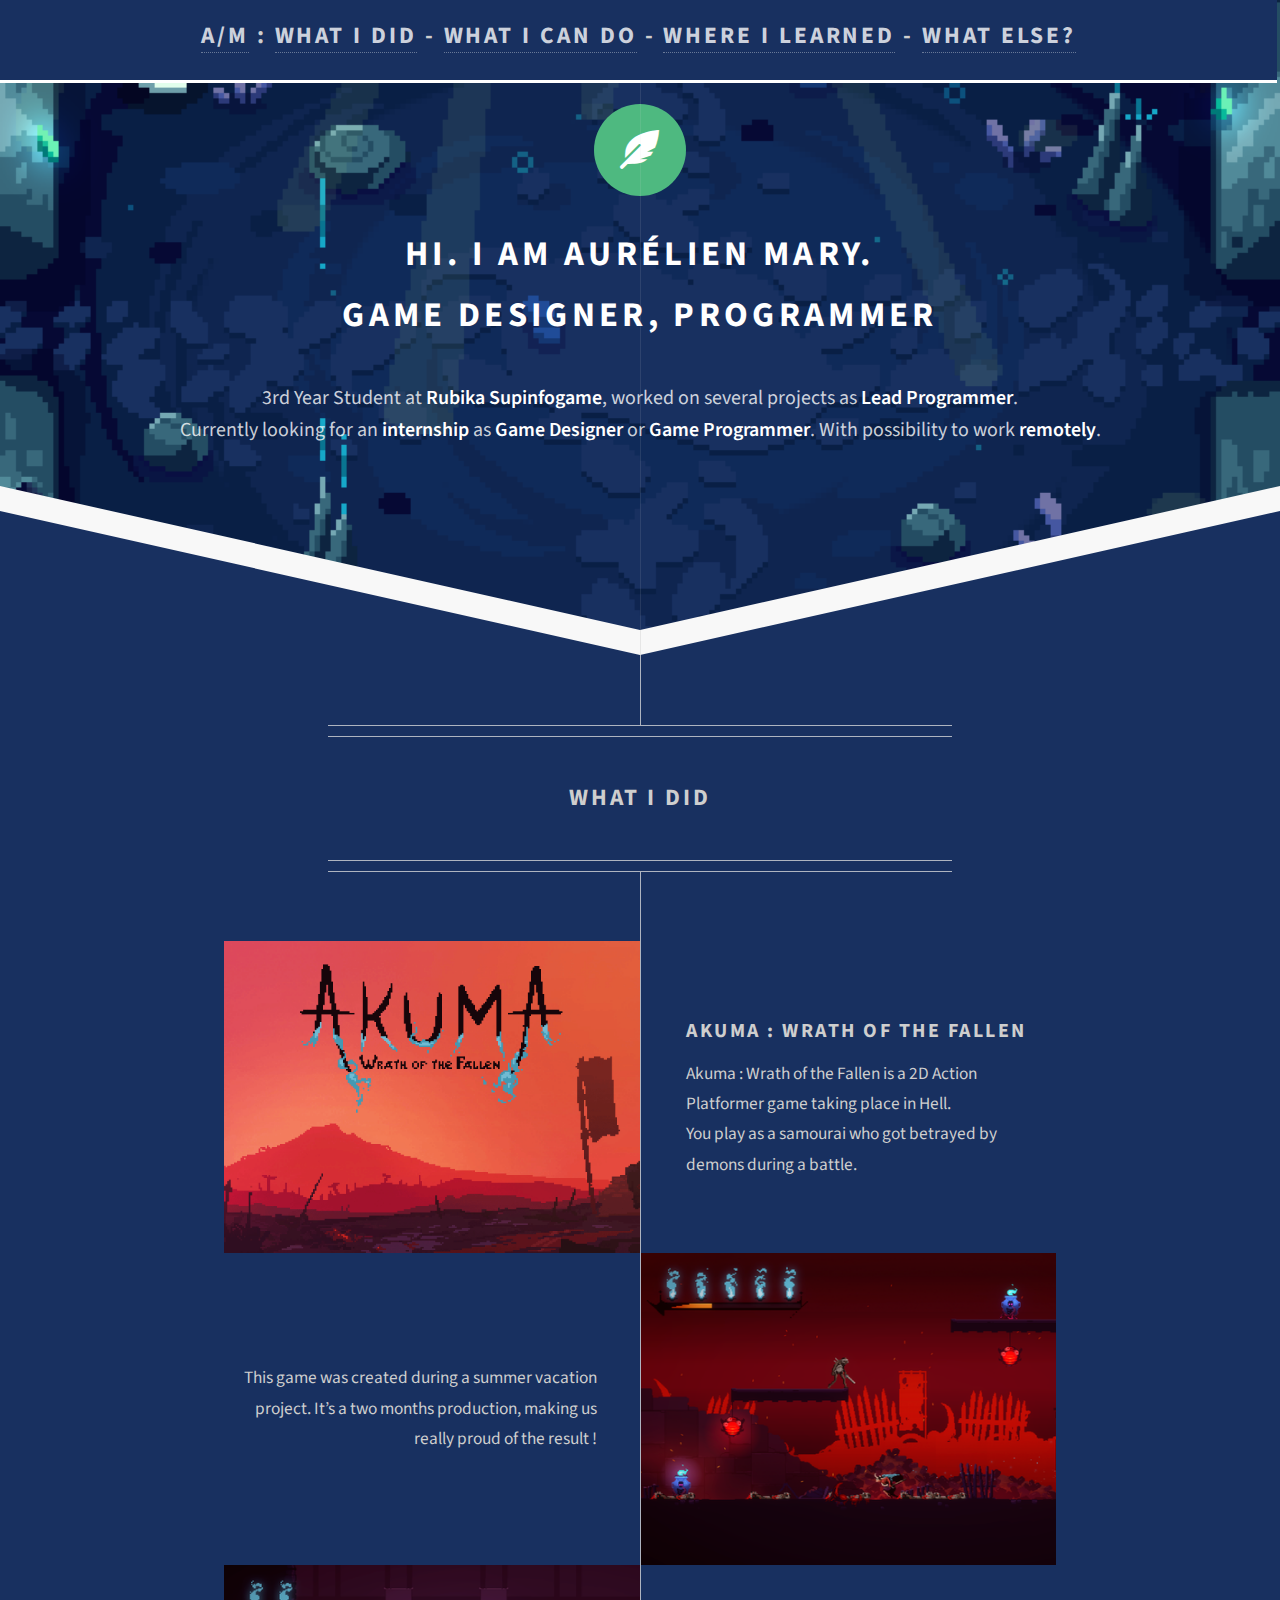
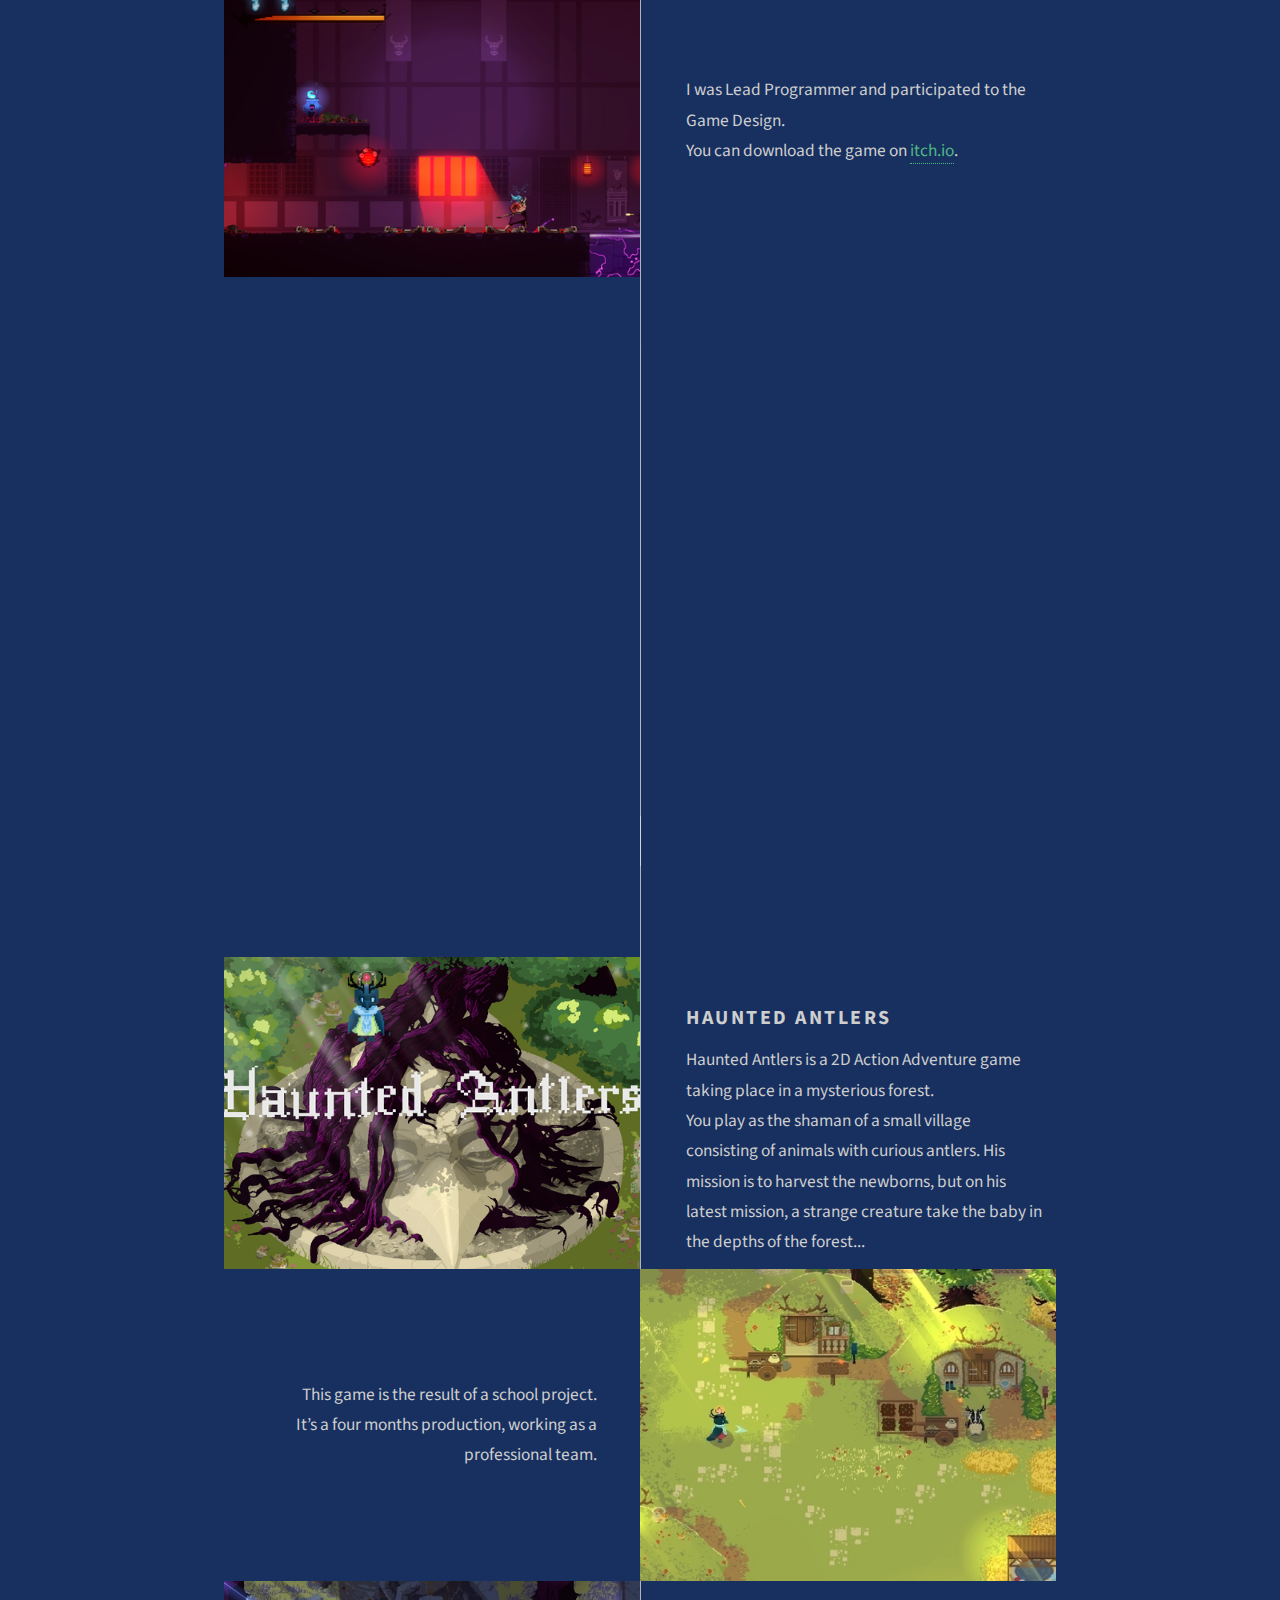
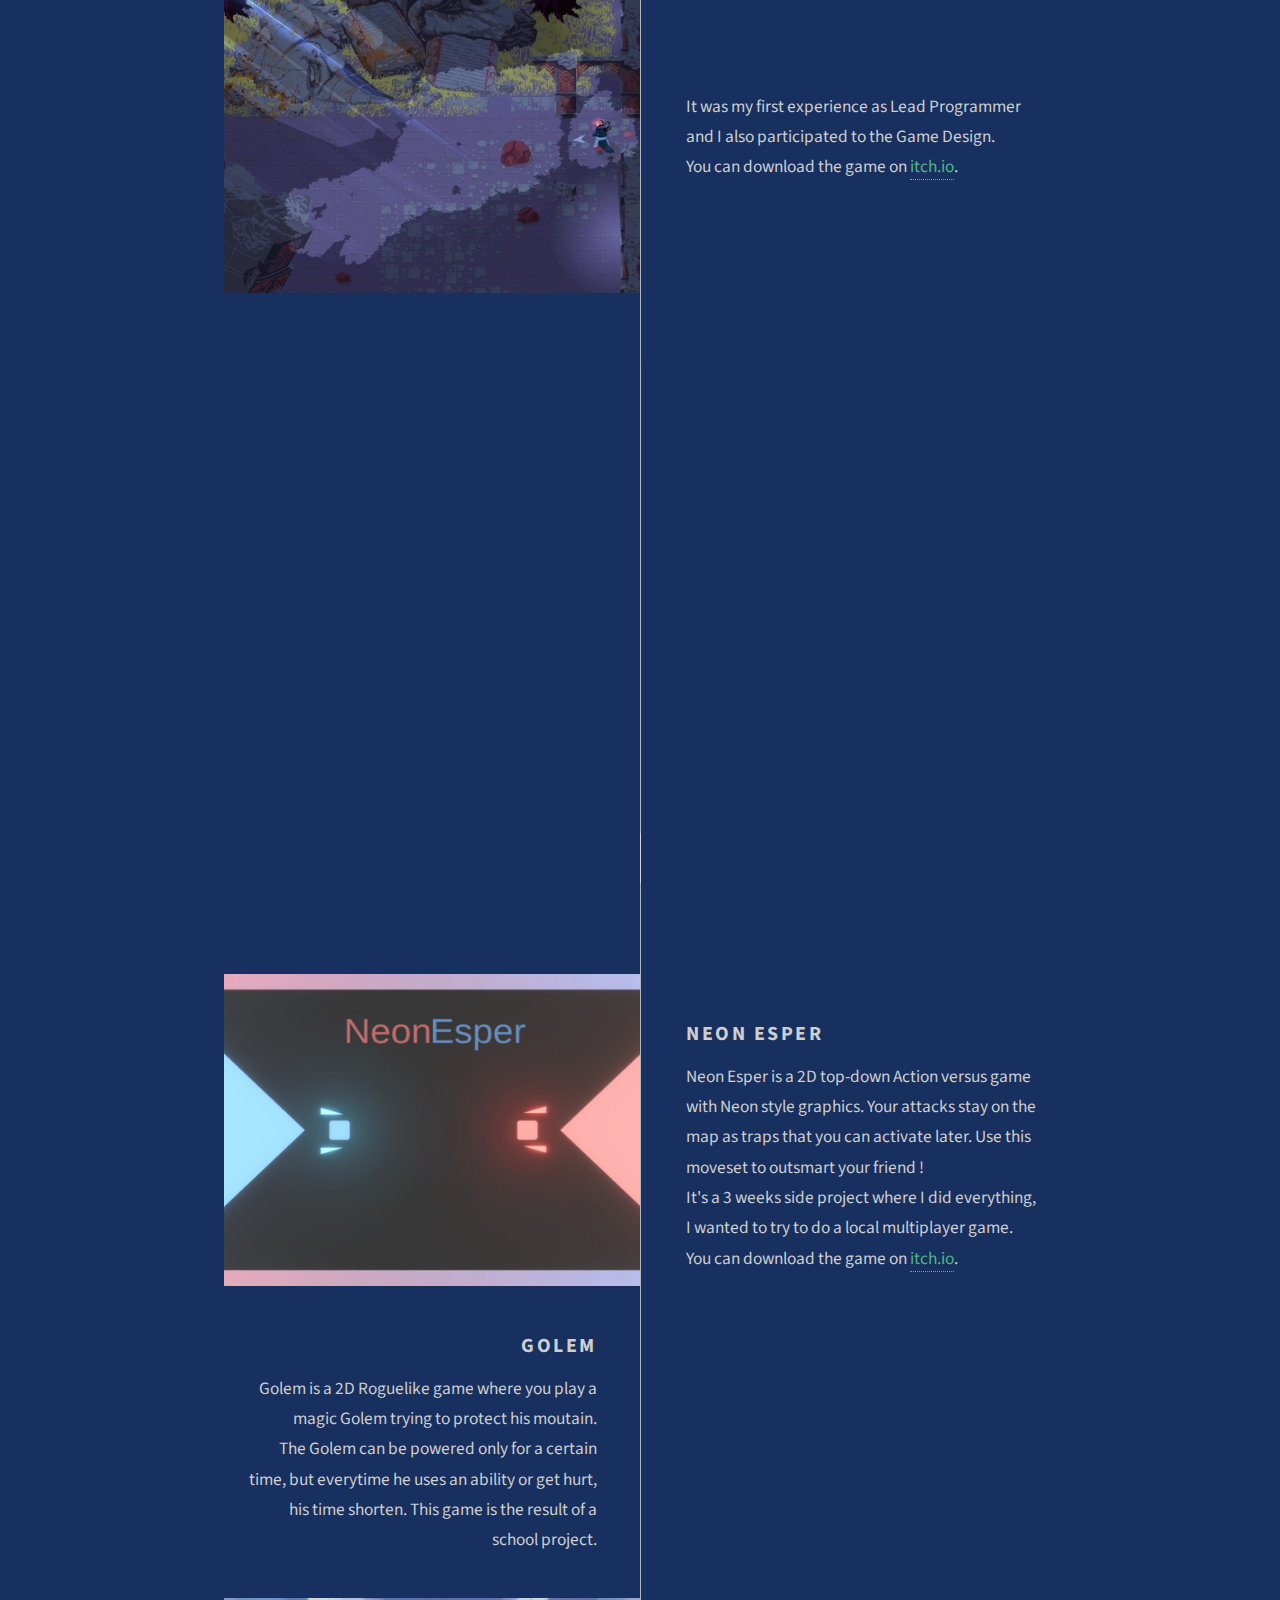
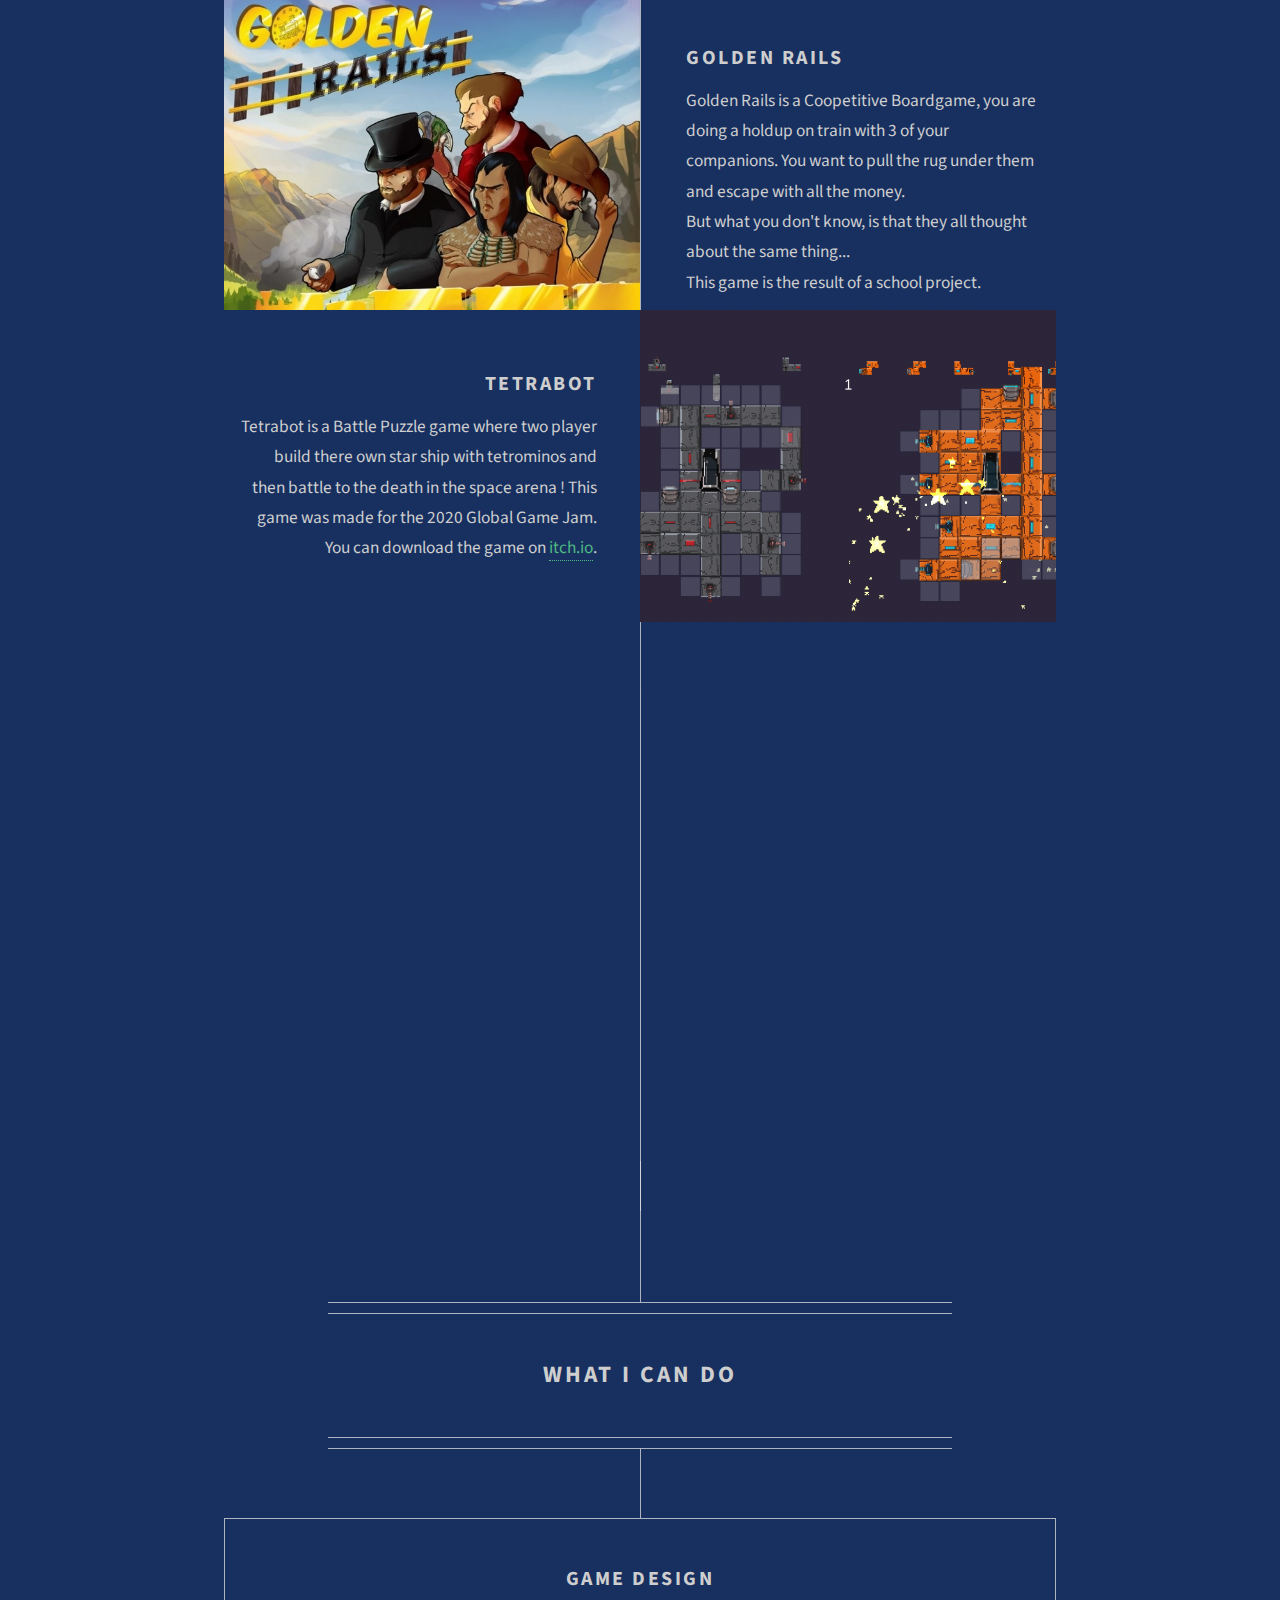
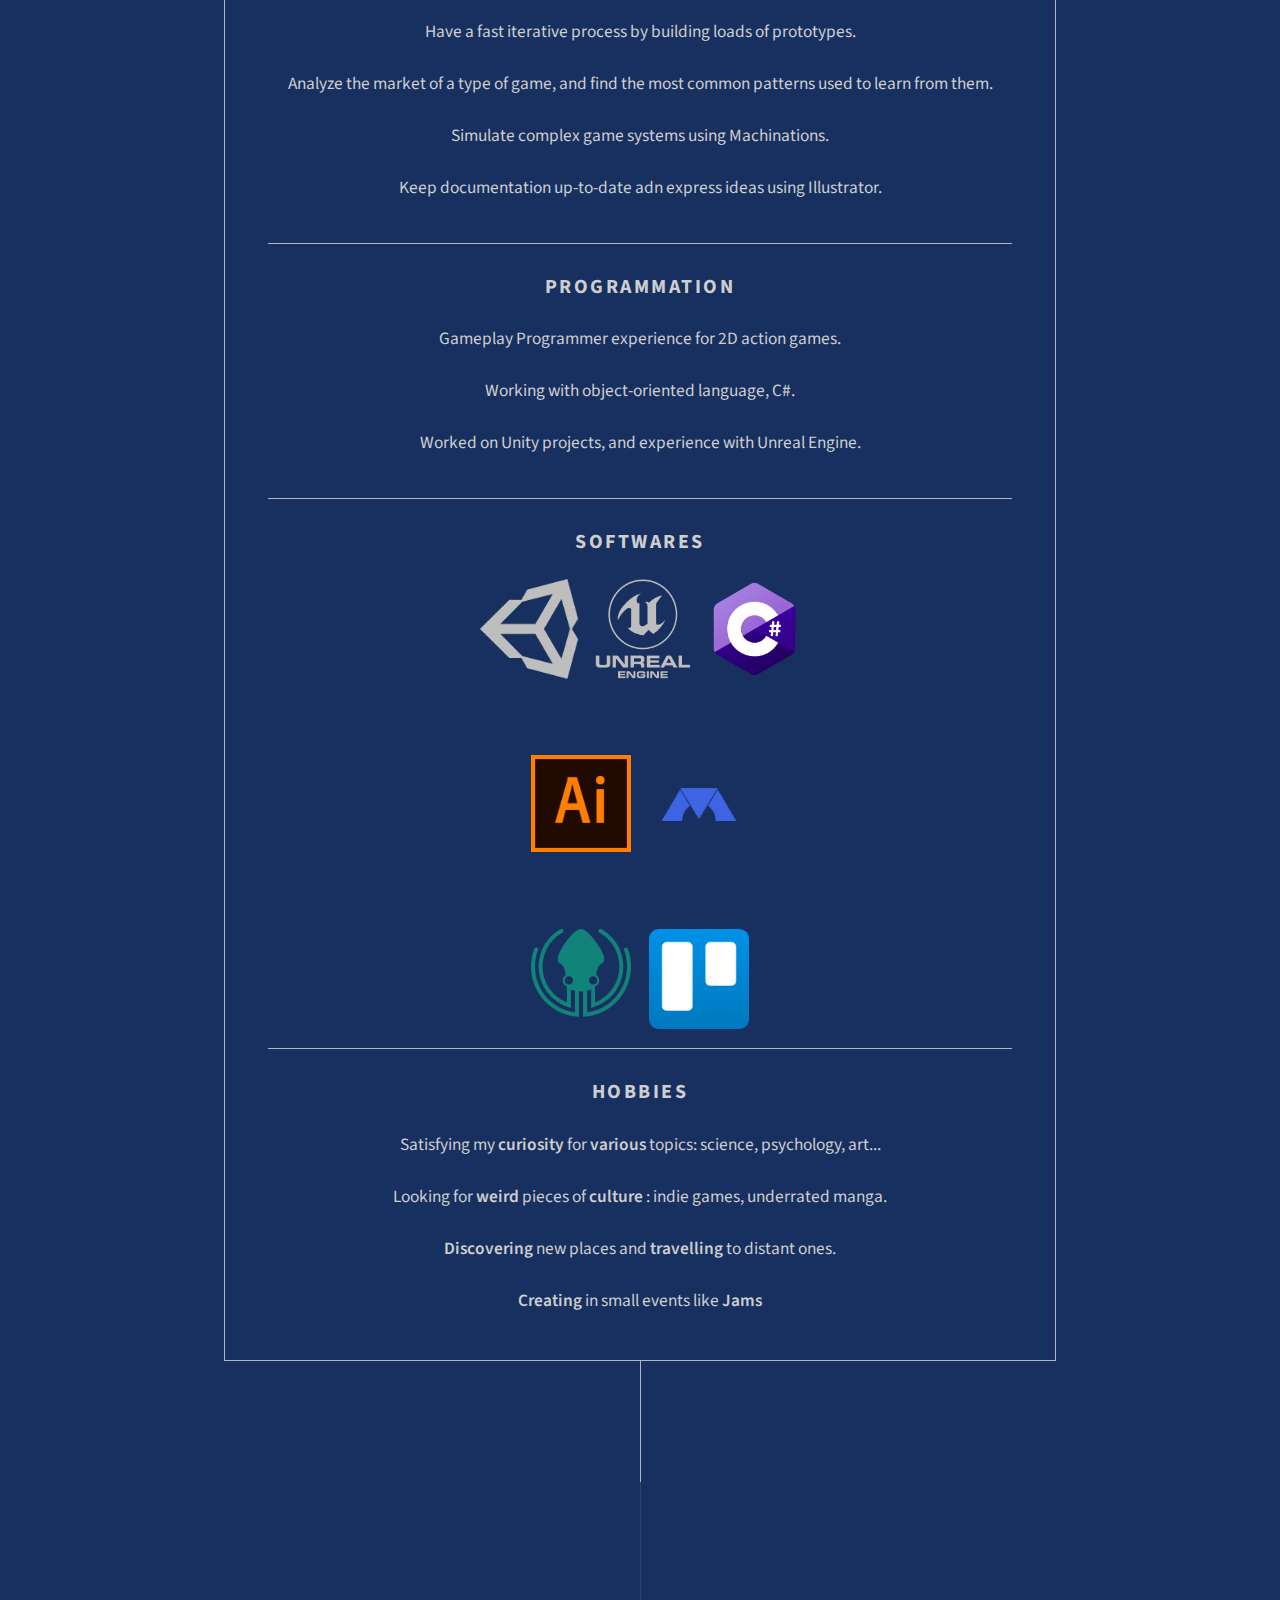
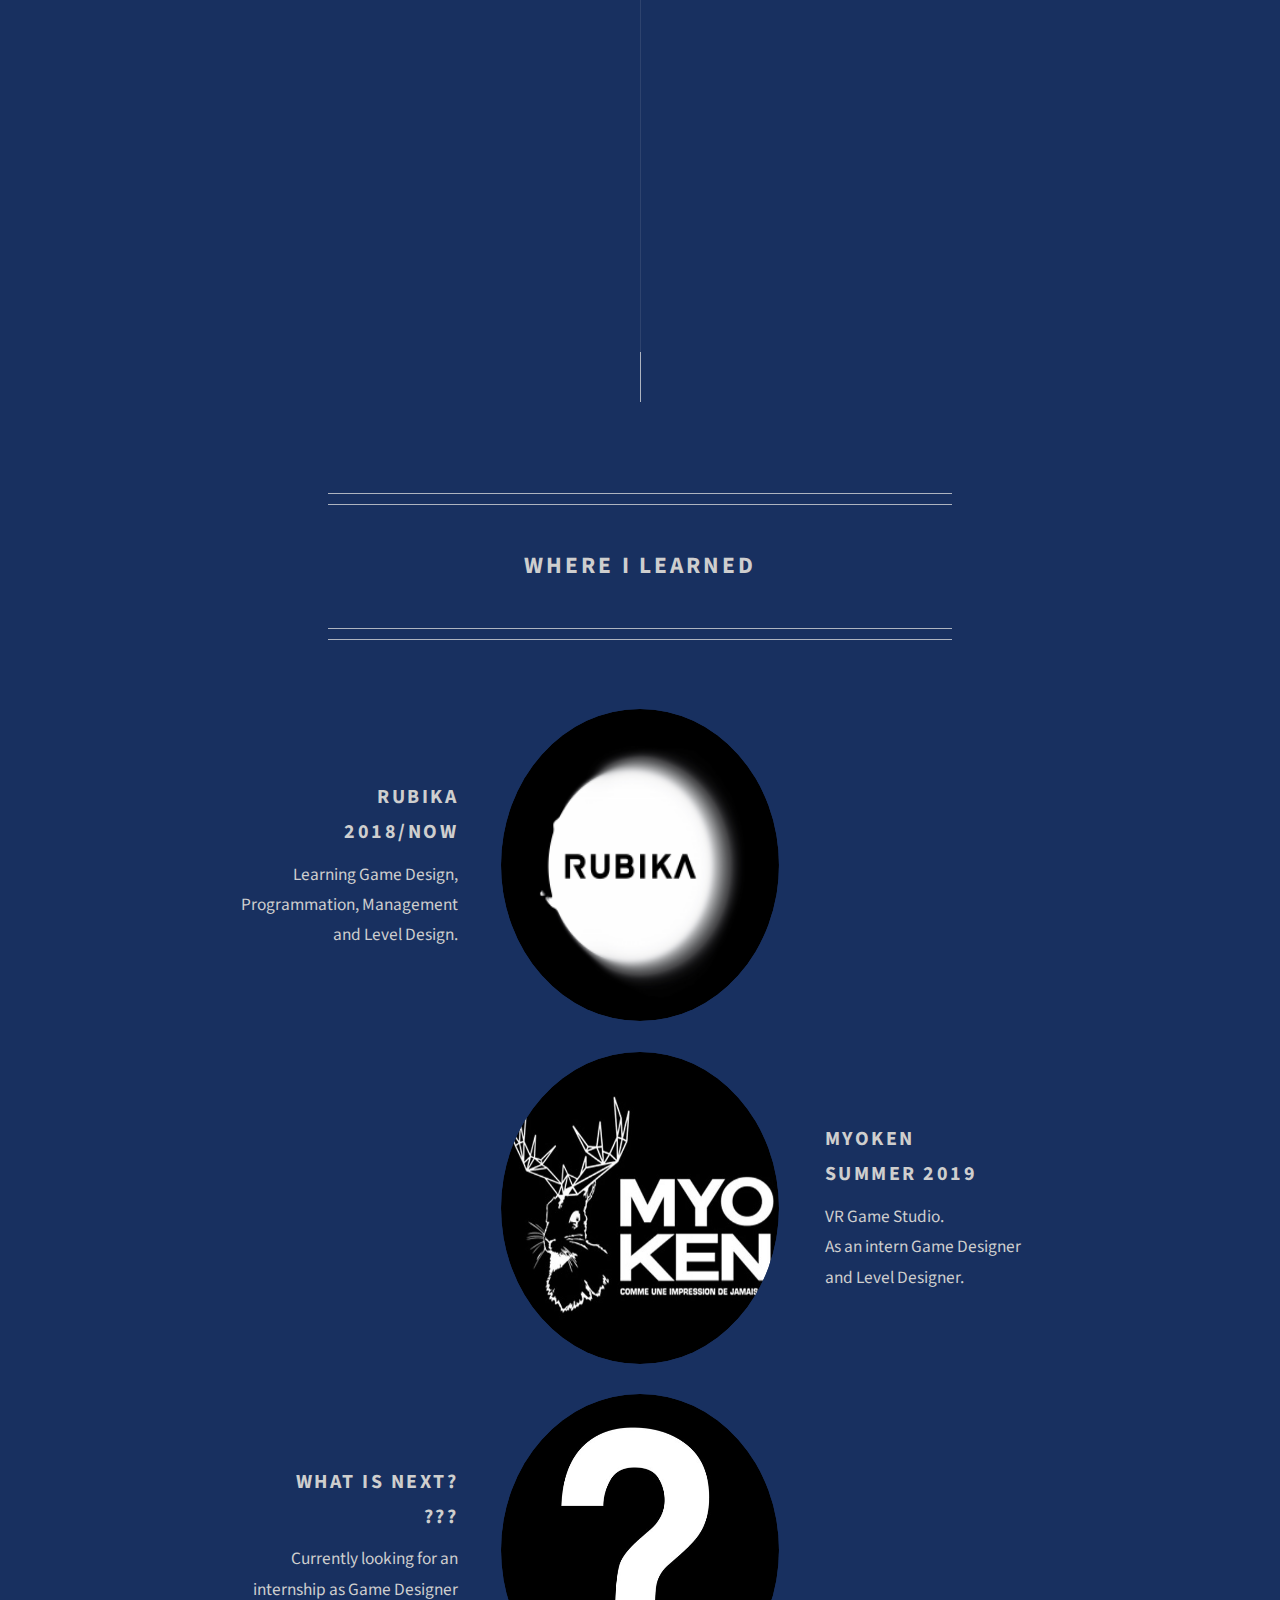
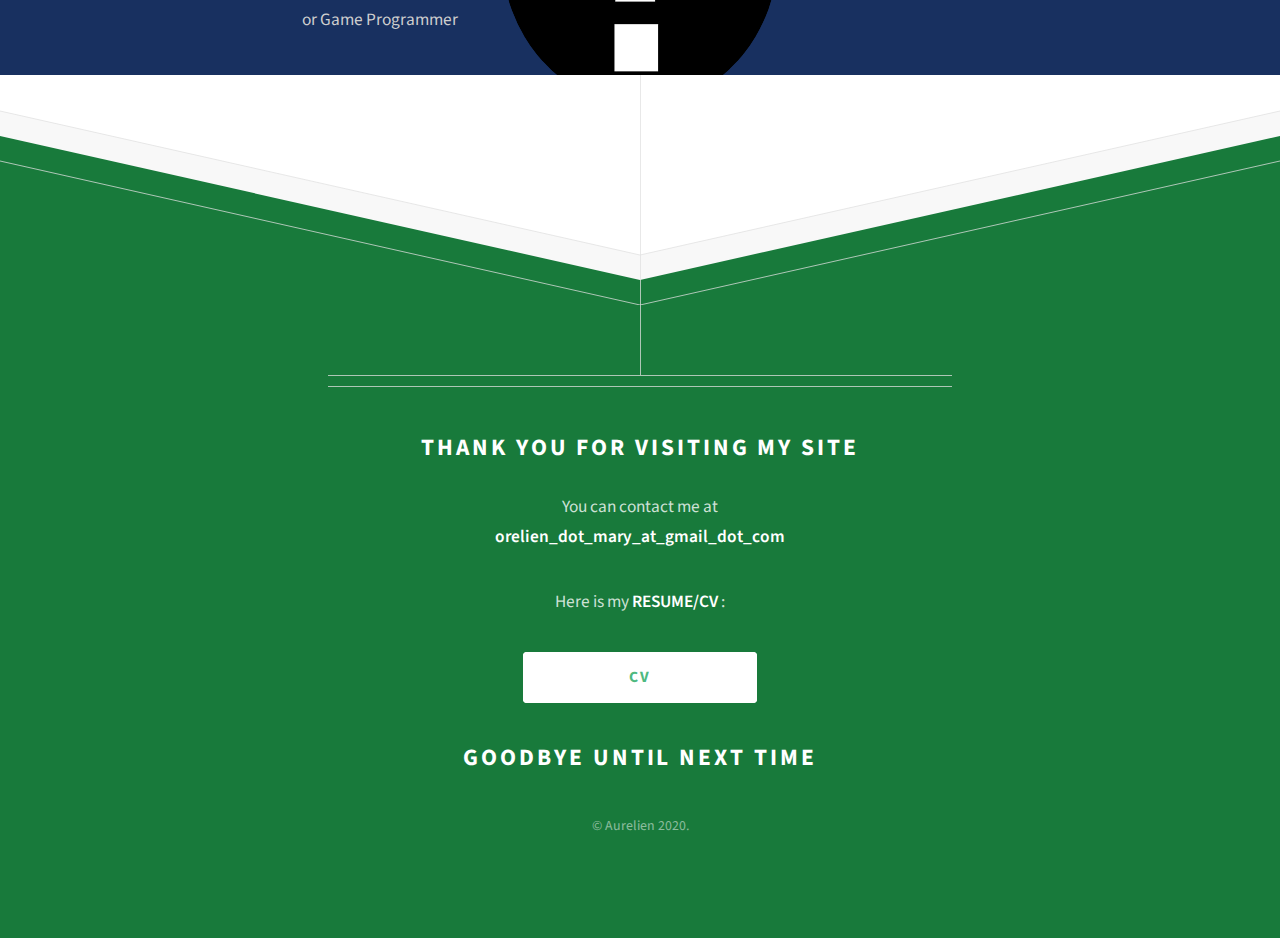
==== index.html @ f96b2f33 "Try to fix Image not showing" ====
<!DOCTYPE html>
<html>
<head>
	<title>AM - Game Designer</title>
	<meta charset="utf-8" />
	<script src="https://kit.fontawesome.com/a076d05399.js"></script>
	<script src="Package\assets\js\overlay.js"></script>
	<script src="https://code.jquery.com/jquery-2.2.4.min.js"></script>
	<meta name="viewport" content="width=device-width, initial-scale=1, user-scalable=no" />
  <link rel="stylesheet" href="Package/assets/css/main.css" />
</head>
	<body class="is-preload">

<section>

<!-- Start Overlay -->
    <div id="overlay">
<!-- Start Special Centered Box -->
        <div id="specialBox">
			<div id="inOverlay1" class="box container">
					<section>
						<header>
							<h3>Rubika SUPINFOGAME</h3>
							<p><a href="https://rubika-edu.com/formations/supinfogame/">Here is their site</a></p>
						</header>
						<p>
						Rubika is an incredible place to meet profesional of the industry, exchange and learn from them. I have been learning about the theory of Game Design, but we have also lots of opportunities to put it to practice, with short projects, intensive weeks or lasting several months.
						<br/>
						If i had to recall some of the lessons I learned during my time here:
						<ul class="default">
							<li>Don't be afraid to not use an idea for this game, it is not lost you can keep it in mind for another project.</li>
							<li>Communication is primordial as a Game Designer, and it is at least half of our work to communicate our ideas smoothly to the rest of the team.</li>
							<li>It is important to know about every components that are part of a video game, graphics, sound, programmation, writing, game mechanics, because they all can be used to create impactful experiences.</li>
						</ul>
						</p>
					</section>
			</div>
			<div class="closebtn">
                <a href="javascript:void(0)" onclick="toggleOverlay('inOverlay1');">&times;</a>
            </div>
        </div>
<!-- End Special Centered Box -->
    </div>
<!-- End Overlay -->

<!-- Start Overlay -->
    <div id="overlay2">
<!-- Start Special Centered Box -->
        <div id="specialBox">
			<div id="inOverlay2" class="box container">
					<section>
						<header>
							<h3>Myoken</h3>
							<p><a href="http://myoken.fr/fr_fr/">Here is their site</a></p>
						</header>
						
						
						<p>	My first internship! It was in a small company making VR experiences. It's a welcoming team of 7 people.
							<br/>
							I mainly worked on the pre-production of the next game they were going to produce, with the help of the manager. It's a racing party game, like Mario Kart, but in VR. 
							<br/>
							<br/>
							So my tasks were to:
						
						<ul class="default">
							<li>Conceptualize and formatize every aspects of the game.</li>
							<li>Create Level Designs that would serve for their first prototype.</li>
							<li>Presentate the concept and ideas to the rest of the team.</li>
						</ul>
						</p>
						<p>
							But most importantly I learned:							
						</p>
						<ul class="default">
							<li>To communicate more efficaciously.</li>
							<li>To work with a waterfall hierarchy.</li>
							<li>To create experiences with the limits of a platform like VR.</li>
						</ul>
					</section>
			</div>
			<div class="closebtn">
                <a href="javascript:void(0)" onclick="toggleOverlay('inOverlay2');">&times;</a>
            </div>
        </div>
<!-- End Special Centered Box -->
    </div>
<!-- End Overlay -->

<!-- Start Overlay -->
    <div id="overlay3">
<!-- Start Special Centered Box -->
        <div id="specialBox">
			<div id="inOverlay3" class="box container">
					<section>
						<header>
							<h3>Internship ???</h3>
						</header>
						
					</section>
			</div>
			<div class="closebtn">
                <a href="javascript:void(0)" onclick="toggleOverlay('inOverlay3');">&times;</a>
            </div>
        </div>
<!-- End Special Centered Box -->
    </div>
<!-- End Overlay -->

<!-- Start Overlay -->
    <div id="overlay4">
<!-- Start Special Centered Box -->
        <div id="specialBox">
			<div id="inOverlay4" class="box container">
					<section>
						<header>
							<h3>Golden Rails</h3>
							<p>Boardgame</p>
						</header>
						
						<p>	This is my first long-length project, we created the boardgame in 8 months. We were a team of 6 persons. 
						The production was different than with a video game. We were able to have a prototype very fast, and we could test mechanics quasi instantly.
						<br/>
						It was a very good experience to start testing Game Design ideas. 
						<br/>
						About the game itself, it's a goold-old western setting, you robber a train with the help of other criminals, but you all want more money than the others. It's a coopetition game where you help but also betray your friends.
							<br/>
							<br/>
							What I did on the project:
						
						<ul class="default">
							<li>Working on the concept with a bottom-up method, coming from the mechanics, to the universe.</li>
							<li>Keep the documentation up-to-date with clear documents.</li>
							<li>Create prototypes, playtest again and again, and balancing a lot.</li>
						</ul>
						</p>
						<p>
							But most importantly I learned:							
						</p>
						<ul class="default">
							<li>To work with a team and overcome discord with calm and logic, to take a decision.</li>
							<li>That you can create fun, with simple but good systems.</li>
							<li>That the more you polish and test, the better the final experience will be.</li>
						</ul>
					</section>
			</div>
			<div class="closebtn">
                <a href="javascript:void(0)" onclick="toggleOverlay('inOverlay4');">&times;</a>
            </div>
        </div>
<!-- End Special Centered Box -->
    </div>
<!-- End Overlay -->

<!-- Start Overlay -->
    <div id="overlay5">
<!-- Start Special Centered Box -->
        <div id="specialBox">
			<div id="inOverlay5" class="box container">
					<section>
						<header>
							<h3>Kairos' Heritage</h3>
							<p>Escape Game</p>
						</header>
						
						<p>
						This was a project done during an intensive week, like a week-long jam. It was quite chalenging, we were 6 in the team, and we had to create from scratch an escape game playable at the end of the week.
						I was Project Manager on the project, and it is one of the most satisfying project I worked on. We were all pride of the product we delivered in the end, and we did everything that we planned.
						Moreover seeing people enjoying our escape game at the end was very fulfilling.
						
							<br/>
							<br/>
							What I did on the project:
						
						<ul class="default">
							<li>As Project Manager, I had to do wroten report everyday about how the production was going on, and if the work produced by the team was enough.</li>
							<li>I animated the reunions with the team, and distributed the tasks.</li>
							<li>And of course, puzzles and design for the Escape Game itself.</li>
						</ul>
						</p>
						
					</section>
			</div>
			<div class="closebtn">
                <a href="javascript:void(0)" onclick="toggleOverlay('inOverlay5');">&times;</a>
            </div>
        </div>
<!-- End Special Centered Box -->
    </div>
<!-- End Overlay -->

<!-- Start Overlay -->
    <div id="overlay6">
<!-- Start Special Centered Box -->
        <div id="specialBox">
			<div id="inOverlay6" class="box container">
					<section>
						<header>
							<h3>Golem</h3>
							<p>Roguelike</p>
						</header>
						
						<p>
						This game has been done in 4 months with a team of 6 persons. It was the first time I programmed a video game entirely, and it allowed me to discover the afinity I had with programmation, but also that I didn't want to work exclusively in this field.
						<br/>
						Rogue like is a type of game I particularly enjoy, and that I find interesting for its replay value, so I was very excited to work on this project. The concept revolves around time, and I'm pretty proud of it and more particularly of the system around it.
						<br/>
						But the production of the game has been pretty arsh. For a first video game it was hard to be Project Manager, Lead Game Designer and learn how to code. So the final result is still what we were planning, but the game doesn't seem finished. 
						This project still left me a little bitter, evenmore for a type of game I enjoy this much. But well, it is also probably the project that made me learn the more. So I'll use all this knowledge for good next time!
						
							<br/>
							<br/>
							What I did on the project:
						
						<ul class="default">
							<li>Creating game mechanics and systems that would keep the player engage for an hour of play.</li>
							<li>Balancing of the random in the genration of rooms, or in the drops of ennemies.</li>
							<li>All the programmation, player mechanics, ennemies AI, game system.</li>
						</ul>
						</p>
						<p>
							But most importantly I learned:							
						</p>
						<ul class="default">
							<li>Accesibility and feedbacks are capital, or the player won't stay engaged.</li>
							<li>Randomness is a incredible tool of Game Design, with it you can simulate life or create fun with good probabilities.</li>
							<li>Always plan the code, I have taken an habit of writing it on a panel beforehand.</li>
						</ul>
					</section>
			</div>
			<div class="closebtn">
                <a href="javascript:void(0)" onclick="toggleOverlay('inOverlay6');">&times;</a>
            </div>
        </div>
<!-- End Special Centered Box -->
    </div>
<!-- End Overlay -->

    <div id="overlay7">
        <div id="specialBox">
			<div id="inOverlay7" class="box container">
					<section>
						<header>
							<h3>Golem Invocator</h3>
							<p>Autobattler</p>
						</header>
						
						<p>
						The history of this game is kinda funny, because I created it with another person before hearing about Autobattlers. And it's only when testing one latter that I realized it was completely falling in its definition. 
						But to make it simple, the principle is two invocators creating chess-like pieces, which must go to the other side of the board. The pieces move automatically, so the only decision is where and when to create it.
						It was very fun to create this game, evenmore since I am a fan of chess.
						</p>
						<br/>
						<img style="display: block; width: 75%; margin-left: auto; margin-right: auto;" src="Package/images/header-alt2.png"/>
						<br/>
						<br/>
						
					</section>
					
					<section>
						<header>
							<h3>Tetrabot</h3>
							<p>Jam Video Game</p>
						</header>
						
						<p>
						The game was created during a game jam, so in only 2 days. I was with a team of 6 peoples, who were mostly friends. Creating during jam is always a good experience, for the ambiance and the emulation it creates, and with friends it was even better. 
						This is one of the projects that permited to realize that after spending 4 months learning to code on a big project, we could now create some decent prototypes in only 2 days.
						</p>
						
						<br/>
						<br/>
						<img style="display: block; width: 75%; margin-left: auto; margin-right: auto;" src="Package/images/TetraBot.png"/>
						<br/>
						<br/>
							
					</section>
					
					<section>
						<header>
							<h3>Monarchy</h3>
							<p>Card Game</p>
						</header>
						
						<p>
						This game was conceptualize and prototype very quickly, I was alone creating it. I wanted to try myself at creating a card game. I didn't want it to be a collectible one, I wanted something simple and elegant, and indeed there is only 5 cards needed for this game. 
						I playtested it a lot with friends, and still from time to time we play it. It was a good experience and satisfying of creating a deep system with only 5 cards. And this game also represent my passion for card games and mind games.
						</p>
						
						<br/>
						<img style="display: block; width: 75%; margin-left: auto; margin-right: auto;" src="Package/images/Monarchy.jpg"/>
						<br/>
						<br/>
							
						</ul>
					</section>
			</div>
			<div class="closebtn">
                <a href="javascript:void(0)" onclick="toggleOverlay('inOverlay7');">&times;</a>
            </div>
        </div>
    </div>


</section>

		

		<!-- Header -->
			<div id="fixed">
				<h2><a href="#header">A/M</a> : <a href="#What I did">What I did</a> - <a href="#What I can do">What I can do</a> - <a href="#Where I learned">Where I learned</a> - <a href="#What else?">What else?</a></h2>
			</div>

			<div id="header">
				<span class="logo fas fa-feather-alt"></span>
				<h1>Hi. I am Aurélien Mary.
				<br />Game Designer, Programmer</h1>
				</br>
				<p>3rd Year Student at <strong>Rubika Supinfogame</strong>, worked on several projects as <strong>Lead Programmer</strong>. 
				</br>Currently looking for an <strong>internship</strong> as <strong>Game Designer</strong> or <strong>Game Programmer</strong>. With possibility to work <strong>remotely</strong>. </p>
			</div>

		<!-- Main -->
			<div id="main">
				
				<section id="What I did">
					<header class="major container medium">
						<h2>What I did</h2>
					</header>

				<div class="box alt container">
					<section class="feature left">
						<a class="image icon solid fa-feather"><img style="max-width:100px;max-height:100px;width:auto;height:auto;" src="Package/images/AkumaTitre.gif" alt="" /></a>
						<div class="content">
							<h3>Akuma : Wrath of The Fallen</h3>
							<p>Akuma : Wrath of the Fallen is a 2D Action Platformer game taking place in Hell. 
							<br/>You play as a samourai who got betrayed by demons during a battle. </p>
						</div>
					</section>
					<section class="feature right">
						<a class="image icon solid fa-code"><img style="max-width:100px;max-height:100px;width:auto;height:auto;" src="Package/images/AkumaPic1.png" alt="" /></a>
						<div class="content">
							<p>This game was created during a summer vacation project. 
							It’s a two months production, making us really proud of the result !</p>
						</div>
					</section>
					<section class="feature left">
						<a class="image icon solid fa-mobile-alt"><img style="max-width:100px;max-height:100px;width:auto;height:auto;" src="Package/images/AkumaPic2.png" alt="" /></a>
						<div class="content">
							<p>I was Lead Programmer and participated to the Game Design.
							</br>You can download the game on <a href="https://argonot.itch.io/akuma">itch.io</a>.</p>
						</div>
					</section>
					
				</div>
				</section>
				
				<div id="header-alt1">
			</div>
			<br/>
			<br/>
			<br/>
			
			<section id="What I did">

				<div class="box alt container">
					<section class="feature left">
						<a class="image icon solid fa-feather"><img style="max-width:100px;max-height:100px;width:auto;height:auto;" src="Package/images/HauntedAntlerPoster.png" alt="" /></a>
						<div class="content">
							<h3>Haunted Antlers</h3>
							<p>Haunted Antlers is a 2D Action Adventure game taking place in a mysterious forest. 
							</br>You play as the shaman of a small village consisting of animals with curious antlers. His mission is to harvest the newborns, but on his latest mission, a strange creature take the baby in the depths of the forest... </p>
						</div>
					</section>
					<section class="feature right">
						<a class="image icon solid fa-code"><img style="max-width:100px;max-height:100px;width:auto;height:auto;" src="Package/images/HauntedAntlers3.jpg" alt="" /></a>
						<div class="content">
							<p>This game is the result of a school project. 
							</br>It’s a four months production, working as a professional team.</p>
						</div>
					</section>
					<section class="feature left">
						<a class="image icon solid fa-mobile-alt"><img style="max-width:100px;max-height:100px;width:auto;height:auto;" src="Package/images/HauntedAntlers14.jpg" alt="" /></a>
						<div class="content">
							<p>It was my first experience as Lead Programmer and I also participated to the Game Design.
							</br>You can download the game on <a href="https://aurelien-mary.itch.io/haunted-antlers?secret=BUJKWCpMAippcteFpSI0CQS0">itch.io</a>.</p>
						</div>
					</section>
					
				</div>
				</section>
				
				<div id="header-alt2">
			</div>
			<br/>
			<br/>
			<br/>
			
			<section id="What I did">

				<div class="box alt container">
					<section class="feature left">
						<a class="image icon solid fa-feather"><img style="max-width:100px;max-height:100px;width:auto;height:auto;" src="Package/images/NeonEsper.png" alt="" /></a>
						<div class="content">
							<h3>Neon Esper</h3>
							<p>Neon Esper is a 2D top-down Action versus game with Neon style graphics. Your attacks stay on the map as traps that you can activate later. Use this moveset to outsmart your friend ! 
							<br/>It's a 3 weeks side project where I did everything, I wanted to try to do a local multiplayer game.
							<br/>You can download the game on <a href="https://aurelien-mary.itch.io/neon-esper">itch.io</a>.</p>
						</div>
					</section>
					<section class="feature right">
						<a class="image icon solid fa-code"><img style="max-width:100px;max-height:100px;width:auto;height:auto;" src="Package/images/Golem1.jpg" alt="" /></a>
						<div class="content">
							<h3>Golem</h3>
							<p>Golem is a 2D Roguelike game where you play a magic Golem trying to protect his moutain. 
							<br/>The Golem can be powered only for a certain time, but everytime he uses an ability or get hurt, his time shorten. This game is the result of a school project.</p>
						</div>
					</section>
					<section class="feature left">
						<a class="image icon solid fa-mobile-alt"><img style="max-width:100px;max-height:100px;width:auto;height:auto;" src="Package/images/GoldenRails.jpg" alt="" /></a>
						<div class="content">
							<h3>Golden Rails</h3>
							<p>Golden Rails is a Coopetitive Boardgame, you are doing a holdup on train with 3 of your companions. You want to pull the rug under them and escape with all the money.
							<br/>But what you don't know, is that they all thought about the same thing...
							</br>This game is the result of a school project.</p>
						</div>
					</section>
					<section class="feature right">
						<a class="image icon solid fa-code"><img style="max-width:100px;max-height:100px;width:auto;height:auto;" src="Package/images/TetraBot.png" alt="" /></a>
						<div class="content">
							<h3>Tetrabot</h3>
							<p>Tetrabot is a Battle Puzzle game where two player build there own star ship with tetrominos and then battle to the death in the space arena !
							This game was made for the 2020 Global Game Jam.
							<br/>You can download the game on <a href="https://argonot.itch.io/tetrabot">itch.io</a>.</p>
						</div>
					</section>
					
				</div>
				</section>
				
				<div id="header-alt3">
			</div>
			<br/>
			<br/>
			<br/>
			
			<section id="What I can do">
				<header class="major container medium">
					<h2>What I can do</h2>
				</header>

				
				<div class="box container">
					<section>
						<header>
							<h3>Game Design</h3>
						</header>
						<ul class="actions stacked">
							<li>Have a fast iterative process by building loads of prototypes.</li>
							<li>Analyze the market of a type of game, and find the most common patterns used to learn from them.</li>
							<li>Simulate complex game systems using Machinations.</li>
							<li>Keep documentation up-to-date adn express ideas using Illustrator.</li>
							<br/>
						</ul>
					</section>
					<hr />
					<section>
						<header>
							<h3>Programmation</h3>
						</header>
						<ul class="actions stacked">
							<li>Gameplay Programmer experience for 2D action games.</li>
							<li>Working with object-oriented language, C#.</li>
							<li>Worked on Unity projects, and experience with Unreal Engine.</li>
							<br/>
						</ul>
					</section>
					<hr />
					<section>
						<header>
							<h3>Softwares</h3>
						</header>
						<ul class="actions special">
							<li><img style="max-width:100px;max-height:100px;width:auto;height:auto;" src="Package/images/Unity.png" alt="" /></li>
							<li><img style="max-width:100px;max-height:100px;width:auto;height:auto;" src="Package/images/UnrealEngine.png" alt="" /></li>
							<li><img style="max-width:100px;max-height:100px;width:auto;height:auto;" src="Package/images/Csharp.png" alt="" /></li>
							<!-- <li><img style="max-width:100px;max-height:100px;width:auto;height:auto;" src="Package/images/SourceTree.png" alt="" /></li> -->
						</ul>
						<br/>
						<ul class="actions special">
							<li><img style="max-width:100px;max-height:100px;width:auto;height:auto;" src="Package/images/Illustrator.png" alt="" /></li>
							<li><img style="max-width:100px;max-height:100px;width:auto;height:auto;" src="Package/images/Machinations.png" alt="" /></li>
							<!-- <li><img style="max-width:100px;max-height:100px;width:auto;height:auto;" src="Package/images/Photoshop.png" alt="" /></li> -->
							<!-- <li><img style="max-width:100px;max-height:100px;width:auto;height:auto;" src="Package/images/Powerpoint.png" alt="" /></li> -->
						</ul>
						</br>
						<ul class="actions special">
							<!-- <li><img style=";max-width:100px;max-height:100px;width:auto;height:auto;" src="Package/images/Nuclino.png" alt="" /></li> -->
							<li><img style="max-width:100px;max-height:100px;width:auto;height:auto;" src="Package/images/GitKraken.png" alt="" /></li>
							<li><img style="max-width:100px;max-height:100px;width:auto;height:auto;" src="Package/images/Trello.png" alt="" /></li>
						</ul>
					</section>
					<hr />
					<section>
						<header>
							<h3>Hobbies</h3>
						</header>
						<ul class="actions stacked">
							<li>Satisfying my <strong>curiosity</strong> for <strong>various</strong> topics: science, psychology, art...</li>
							<li>Looking for <strong>weird</strong> pieces of <strong>culture</strong> : indie games, underrated manga.</li>
							<li><strong>Discovering</strong> new places and <strong>travelling</strong> to distant ones.</li>
							<li><strong>Creating</strong> in small events like <strong>Jams</strong></li>
						</ul>
					</section>
					
				
				
					<!--
					<header>
						<h2>A lot of generic stuff</h2>
					</header>
					<section>
						<header>
							<h3>Paragraph</h3>
							<p>This is the subtitle for this particular heading</p>
						</header>
						<p>Phasellus nisl nisl, varius id <sup>porttitor sed pellentesque</sup> ac orci. Pellentesque
						habitant <strong>strong</strong> tristique <b>bold</b> et netus <i>italic</i> malesuada <em>emphasized</em> ac turpis egestas. Morbi
						leo suscipit ut. Praesent <sub>id turpis vitae</sub> turpis pretium ultricies. Vestibulum sit
						amet risus elit.</p>
					</section>
					<section>
						<header>
							<h3>Blockquote</h3>
						</header>
						<blockquote>Fringilla nisl. Donec accumsan interdum nisi, quis tincidunt felis sagittis eget.
						tempus euismod. Vestibulum ante ipsum primis in faucibus.</blockquote>
					</section>
					<section>
						<header>
							<h3>Divider</h3>
						</header>
						<p>Donec consectetur vestibulum dolor et pulvinar. Etiam vel felis enim, at viverra
						ligula. Ut porttitor sagittis lorem, quis eleifend nisi ornare vel. Praesent nec orci
						facilisis leo magna. Cras sit amet urna eros, id egestas urna. Quisque aliquam
						tempus euismod. Vestibulum ante ipsum primis in faucibus orci luctus et ultrices
						posuere cubilia.</p>
						<hr />
						<p>Donec consectetur vestibulum dolor et pulvinar. Etiam vel felis enim, at viverra
						ligula. Ut porttitor sagittis lorem, quis eleifend nisi ornare vel. Praesent nec orci
						facilisis leo magna. Cras sit amet urna eros, id egestas urna. Quisque aliquam
						tempus euismod. Vestibulum ante ipsum primis in faucibus orci luctus et ultrices
						posuere cubilia.</p>
					</section>
					<section>
						<header>
							<h3>Unordered List</h3>
						</header>
						<ul class="default">
							<li>Donec consectetur vestibulum dolor et pulvinar. Etiam vel felis enim, at viverra ligula. Ut porttitor sagittis lorem, quis eleifend nisi ornare vel.</li>
							<li>Donec consectetur vestibulum dolor et pulvinar. Etiam vel felis enim, at viverra ligula. Ut porttitor sagittis lorem, quis eleifend nisi ornare vel.</li>
							<li>Donec consectetur vestibulum dolor et pulvinar. Etiam vel felis enim, at viverra ligula. Ut porttitor sagittis lorem, quis eleifend nisi ornare vel.</li>
							<li>Donec consectetur vestibulum dolor et pulvinar. Etiam vel felis enim, at viverra ligula. Ut porttitor sagittis lorem, quis eleifend nisi ornare vel.</li>
						</ul>
					</section>
					<section>
						<header>
							<h3>Ordered List</h3>
						</header>
						<ol class="default">
							<li>Donec consectetur vestibulum dolor et pulvinar. Etiam vel felis enim, at viverra ligula. Ut porttitor sagittis lorem, quis eleifend nisi ornare vel.</li>
							<li>Donec consectetur vestibulum dolor et pulvinar. Etiam vel felis enim, at viverra ligula. Ut porttitor sagittis lorem, quis eleifend nisi ornare vel.</li>
							<li>Donec consectetur vestibulum dolor et pulvinar. Etiam vel felis enim, at viverra ligula. Ut porttitor sagittis lorem, quis eleifend nisi ornare vel.</li>
							<li>Donec consectetur vestibulum dolor et pulvinar. Etiam vel felis enim, at viverra ligula. Ut porttitor sagittis lorem, quis eleifend nisi ornare vel.</li>
						</ol>
					</section>
					<section>
						<header>
							<h3>Table</h3>
						</header>
						<div class="table-wrapper">
							<table class="default">
								<thead>
									<tr>
										<th>ID</th>
										<th>Name</th>
										<th>Description</th>
										<th>Price</th>
									</tr>
								</thead>
								<tbody>
									<tr>
										<td>45815</td>
										<td>Something</td>
										<td>Ut porttitor sagittis lorem, quis eleifend nisi ornare vel.</td>
										<td>29.99</td>
									</tr>
									<tr>
										<td>24524</td>
										<td>Nothing</td>
										<td>Ut porttitor sagittis lorem, quis eleifend nisi ornare vel.</td>
										<td>19.99</td>
									</tr>
									<tr>
										<td>45815</td>
										<td>Something</td>
										<td>Ut porttitor sagittis lorem, quis eleifend nisi ornare vel.</td>
										<td>29.99</td>
									</tr>
									<tr>
										<td>24524</td>
										<td>Nothing</td>
										<td>Ut porttitor sagittis lorem, quis eleifend nisi ornare vel.</td>
										<td>19.99</td>
									</tr>
								</tbody>
								<tfoot>
									<tr>
										<td colspan="3"></td>
										<td>100.00</td>
									</tr>
								</tfoot>
							</table>
						</div>
					</section>
					<section>
						<header>
							<h3>Form</h3>
						</header>
						<form method="post" action="#">
							<div class="row">
								<div class="col-6 col-12-mobilep">
									<label for="name">Name</label>
									<input class="text" type="text" name="name" id="name" value="" placeholder="John Doe" />
								</div>
								<div class="col-6 col-12-mobilep">
									<label for="email">Email</label>
									<input class="text" type="text" name="email" id="email" value="" placeholder="johndoe@domain.tld" />
								</div>
								<div class="col-12">
									<label for="subject">Subject</label>
									<input class="text" type="text" name="subject" id="subject" value="" placeholder="Enter your subject" />
								</div>
								<div class="col-12">
									<label for="subject">Message</label>
									<textarea name="message" id="message" placeholder="Enter your message" rows="6"></textarea>
								</div>
								<div class="col-12">
									<ul class="actions special">
										<li><input type="submit" value="Send" /></li>
										<li><input type="reset" value="Reset" class="alt" /></li>
									</ul>
								</div>
							</div>
						</form>
					</section>
					-->
				</div>
				
				
				<!--
				<footer class="major container medium">
					<h3>Get shady with science</h3>
					<p>Vitae natoque dictum etiam semper magnis enim feugiat amet curabitur tempor orci penatibus. Tellus erat mauris ipsum fermentum etiam vivamus.</p>
					<ul class="actions special">
						<li><a href="#" class="button">Join our crew</a></li>
					</ul>
				</footer>
				-->

			</div>
			</section>
			
			
			
			<div id="header-alt4">
			</div>
			<br/>
			<br/>
			<br/>
					
			<section id="Where I learned">
				<header class="major container medium">
					<h2>Where I learned</h2>
				</header>

				
				<div class="box alt container">
				<!--				
					<section class="feature-alt left">
						<a href="#" class="image"><img src="Package/images/pic01.jpg" alt="" /></a>
						<div class="content">
							<h3>2018 - End of Highschool</h3>
							<p>Graduates with scientific diploma</p>
						</div>
					</section>
					<br/>
					-->
					<section class="feature-alt right">
						<a class="image icon solid fa-feather"><img  src="Package/images/pic02.jpg" alt="" /></a>
						<div class="content">
							<h3>RUBIKA
							<br/>
							2018/now</h3>
							<p>Learning Game Design, Programmation, Management and Level Design.</p>
						</div>
					</section>
					<br />
					<section class="feature-alt left">
						<a class="image icon solid fa-feather"><img style="width:250px;height:10px;" src="Package/images/pic08.jpg" alt="" /></a>
						<div class="content">
							<h3>Myoken
							<br/>Summer 2019</h3>
							<p>VR Game Studio.
							</br>As an intern Game Designer and Level Designer.</p>
						</div>
					</section>
					<br />
					<section class="feature-alt right">
						<a class="image icon solid fa-feather"><img src="Package/images/pic04.jpg" alt="" /></a>
						<div class="content">
							<h3>What is next?
							<br/>
							???</h3>
							<p>Currently looking for an internship as Game Designer or Game Programmer</p>
						</div>
					</section>
				</div>
			</section>

		<!-- Footer -->
		<section>
			<div id="footer">
				<div class="container medium">

					<header class="major last" id="What else?">
						<h2>Thank you for visiting my site</h2>
					</header>

					<p>You can contact me at 
					<br/>
					<strong>orelien_dot_mary_at_gmail_dot_com</strong></p>
					
					<p>Here is my <strong>RESUME/CV</strong> :</p>
					
					<ul class="actions special">
						<li><a href="Package/images/CV Aurelien Mary.pdf" target="blank" class="button">CV</a></li>
					</ul>

					<h2>Goodbye until next time</h2>

					<ul class="copyright">
						<li>&copy; Aurelien 2020.</li>
					</ul>

				</div>
			</div>
			</section>

		<!-- Scripts -->
			<script src="assets/js/jquery.min.js"></script>
			<script src="assets/js/browser.min.js"></script>
			<script src="assets/js/breakpoints.min.js"></script>
			<script src="assets/js/util.js"></script>
			<script src="assets/js/main.js"></script>

	</body>
</html>
---- Package/assets/css/main.css ----
@import url("fontawesome-all.min.css");
@import url("https://fonts.googleapis.com/css?family=Source+Sans+Pro:300,300italic,400,400italic,600,600italic,700,700italic");
@import url("https://kit.fontawesome.com/f175822c0a.js");

/*
	Directive by HTML5 UP
	html5up.net | @ajlkn
	Free for personal and commercial use under the CCA 3.0 license (html5up.net/license)
*/

html, body, div, span, applet, object,
iframe, h1, h2, h3, h4, h5, h6, p, blockquote,
pre, a, abbr, acronym, address, big, cite,
code, del, dfn, em, img, ins, kbd, q, s, samp,
small, strike, strong, sub, sup, tt, var, b,
u, i, center, dl, dt, dd, ol, ul, li, fieldset,
form, label, legend, table, caption, tbody,
tfoot, thead, tr, th, td, article, aside,
canvas, details, embed, figure, figcaption,
footer, header, hgroup, menu, nav, output, ruby,
section, summary, time, mark, audio, video {
	margin: 0;
	padding: 0;
	border: 0;
	font-size: 100%;
	font: inherit;
	vertical-align: baseline;}

article, aside, details, figcaption, figure,
footer, header, hgroup, menu, nav, section {
	display: block;}

body {
	line-height: 1;
}

ol, ul {
	list-style: none;
}

blockquote, q {
	quotes: none;
}

	blockquote:before, blockquote:after, q:before, q:after {
		content: '';
		content: none;
	}

table {
	border-collapse: collapse;
	border-spacing: 0;
}

body {
	-webkit-text-size-adjust: none;
}

mark {
	background-color: transparent;
	color: inherit;
}

input::-moz-focus-inner {
	border: 0;
	padding: 0;
}

input, select, textarea {
	-moz-appearance: none;
	-webkit-appearance: none;
	-ms-appearance: none;
	appearance: none;
}

/* Basic */

	html {
		box-sizing: border-box;
	}

	*, *:before, *:after {
		box-sizing: inherit;
	}

	html, body {
		height: 100%;
	}

	body {
		background: #183060;
	}

		body.is-preload *, body.is-preload *:before, body.is-preload *:after {
			-moz-animation: none !important;
			-webkit-animation: none !important;
			-ms-animation: none !important;
			animation: none !important;
			-moz-transition: none !important;
			-webkit-transition: none !important;
			-ms-transition: none !important;
			transition: none !important;
		}

	body, input, select, textarea {
		color: #cecece;
		font-family: 'Source Sans Pro', sans-serif;
		font-size: 16pt;
		font-weight: 400;
		line-height: 1.75em;
	}

	a {
		-moz-transition: color 0.2s ease-in-out, border-bottom-color 0.2s ease-in-out;
		-webkit-transition: color 0.2s ease-in-out, border-bottom-color 0.2s ease-in-out;
		-ms-transition: color 0.2s ease-in-out, border-bottom-color 0.2s ease-in-out;
		transition: color 0.2s ease-in-out, border-bottom-color 0.2s ease-in-out;
		border-bottom: dotted 1px;
		color: #4eb980;
		text-decoration: none;
	}

		a:hover {
			border-bottom-color: transparent;
		}

	strong, b {
		font-weight: 600;
		color: #fffffff;
	}

	em, i {
		font-style: italic;
	}

	p, ul, ol, dl, table, blockquote, form {
		margin: 0 0 2em 0;
	}

	h1, h2, h3, h4, h5, h6 {
		color: #fffffff;
		font-weight: 700;
		letter-spacing: 0.125em;
		line-height: 1.75em;
		margin-bottom: 1em;
		text-transform: uppercase;
		text-align: center;
	}

		h1 a, h2 a, h3 a, h4 a, h5 a, h6 a {
			color: inherit;
			text-decoration: none;
		}

	h2 {
		font-size: 1.75em;
	}

	h3 {
		font-size: 1.5em;
	}

	sub {
		font-size: 0.8em;
		position: relative;
		top: 0.5em;
	}

	sup {
		font-size: 0.8em;
		position: relative;
		top: -0.5em;
	}

	hr {
		border: 0;
		border-top: solid 1px rgba(224, 224, 224, 0.75);
		margin-bottom: 1.5em;
	}

	blockquote {
		border-left: solid 0.5em rgba(224, 224, 224, 0.75);
		font-style: italic;
		padding: 1em 0 1em 2em;
	}
	
	html{scroll-behavior:smooth}

/* Container */

	.container {
		margin: 0 auto;
		max-width: 100%;
		width: 51em;
	}

		.container.medium {
			width: 38.25em;
		}

		@media screen and (max-width: 1280px) {

			.container {
				width: 48em;
			}

				.container.medium {
					width: 36em;
				}

		}

		@media screen and (max-width: 980px) {

			.container {
				width: 95%;
			}

				.container.medium {
					width: 71.25%;
				}

		}

		@media screen and (max-width: 840px) {

			.container {
				width: 95% !important;
			}

		}

		@media screen and (max-width: 736px) {

			.container {
				width: 90% !important;
			}

		}

		@media screen and (max-width: 480px) {

			.container {
				width: 100% !important;
			}

		}

/* Row */

	.row {
		display: flex;
		flex-wrap: wrap;
		box-sizing: border-box;
		align-items: stretch;
	}

		.row > * {
			box-sizing: border-box;
		}

		.row.gtr-uniform > * > :last-child {
			margin-bottom: 0;
		}

		.row.aln-left {
			justify-content: flex-start;
		}

		.row.aln-center {
			justify-content: center;
		}

		.row.aln-right {
			justify-content: flex-end;
		}

		.row.aln-top {
			align-items: flex-start;
		}

		.row.aln-middle {
			align-items: center;
		}

		.row.aln-bottom {
			align-items: flex-end;
		}

		.row > .imp {
			order: -1;
		}

		.row > .col-1 {
			width: 8.33333%;
		}

		.row > .off-1 {
			margin-left: 8.33333%;
		}

		.row > .col-2 {
			width: 16.66667%;
		}

		.row > .off-2 {
			margin-left: 16.66667%;
		}

		.row > .col-3 {
			width: 25%;
		}

		.row > .off-3 {
			margin-left: 25%;
		}

		.row > .col-4 {
			width: 33.33333%;
		}

		.row > .off-4 {
			margin-left: 33.33333%;
		}

		.row > .col-5 {
			width: 41.66667%;
		}

		.row > .off-5 {
			margin-left: 41.66667%;
		}

		.row > .col-6 {
			width: 50%;
		}

		.row > .off-6 {
			margin-left: 50%;
		}

		.row > .col-7 {
			width: 58.33333%;
		}

		.row > .off-7 {
			margin-left: 58.33333%;
		}

		.row > .col-8 {
			width: 66.66667%;
		}

		.row > .off-8 {
			margin-left: 66.66667%;
		}

		.row > .col-9 {
			width: 75%;
		}

		.row > .off-9 {
			margin-left: 75%;
		}

		.row > .col-10 {
			width: 83.33333%;
		}

		.row > .off-10 {
			margin-left: 83.33333%;
		}

		.row > .col-11 {
			width: 91.66667%;
		}

		.row > .off-11 {
			margin-left: 91.66667%;
		}

		.row > .col-12 {
			width: 100%;
		}

		.row > .off-12 {
			margin-left: 100%;
		}

		.row.gtr-0 {
			margin-top: 0px;
			margin-left: 0px;
		}

			.row.gtr-0 > * {
				padding: 0px 0 0 0px;
			}

			.row.gtr-0.gtr-uniform {
				margin-top: 0px;
			}

				.row.gtr-0.gtr-uniform > * {
					padding-top: 0px;
				}

		.row.gtr-25 {
			margin-top: -7.5px;
			margin-left: -7.5px;
		}

			.row.gtr-25 > * {
				padding: 7.5px 0 0 7.5px;
			}

			.row.gtr-25.gtr-uniform {
				margin-top: -7.5px;
			}

				.row.gtr-25.gtr-uniform > * {
					padding-top: 7.5px;
				}

		.row.gtr-50 {
			margin-top: -15px;
			margin-left: -15px;
		}

			.row.gtr-50 > * {
				padding: 15px 0 0 15px;
			}

			.row.gtr-50.gtr-uniform {
				margin-top: -15px;
			}

				.row.gtr-50.gtr-uniform > * {
					padding-top: 15px;
				}

		.row {
			margin-top: -30px;
			margin-left: -30px;
		}

			.row > * {
				padding: 30px 0 0 30px;
			}

			.row.gtr-uniform {
				margin-top: -30px;
			}

				.row.gtr-uniform > * {
					padding-top: 30px;
				}

		.row.gtr-150 {
			margin-top: -45px;
			margin-left: -45px;
		}

			.row.gtr-150 > * {
				padding: 45px 0 0 45px;
			}

			.row.gtr-150.gtr-uniform {
				margin-top: -45px;
			}

				.row.gtr-150.gtr-uniform > * {
					padding-top: 45px;
				}

		.row.gtr-200 {
			margin-top: -60px;
			margin-left: -60px;
		}

			.row.gtr-200 > * {
				padding: 60px 0 0 60px;
			}

			.row.gtr-200.gtr-uniform {
				margin-top: -60px;
			}

				.row.gtr-200.gtr-uniform > * {
					padding-top: 60px;
				}

		@media screen and (max-width: 1680px) {

			.row {
				display: flex;
				flex-wrap: wrap;
				box-sizing: border-box;
				align-items: stretch;
			}

				.row > * {
					box-sizing: border-box;
				}

				.row.gtr-uniform > * > :last-child {
					margin-bottom: 0;
				}

				.row.aln-left {
					justify-content: flex-start;
				}

				.row.aln-center {
					justify-content: center;
				}

				.row.aln-right {
					justify-content: flex-end;
				}

				.row.aln-top {
					align-items: flex-start;
				}

				.row.aln-middle {
					align-items: center;
				}

				.row.aln-bottom {
					align-items: flex-end;
				}

				.row > .imp-wide {
					order: -1;
				}

				.row > .col-1-wide {
					width: 8.33333%;
				}

				.row > .off-1-wide {
					margin-left: 8.33333%;
				}

				.row > .col-2-wide {
					width: 16.66667%;
				}

				.row > .off-2-wide {
					margin-left: 16.66667%;
				}

				.row > .col-3-wide {
					width: 25%;
				}

				.row > .off-3-wide {
					margin-left: 25%;
				}

				.row > .col-4-wide {
					width: 33.33333%;
				}

				.row > .off-4-wide {
					margin-left: 33.33333%;
				}

				.row > .col-5-wide {
					width: 41.66667%;
				}

				.row > .off-5-wide {
					margin-left: 41.66667%;
				}

				.row > .col-6-wide {
					width: 50%;
				}

				.row > .off-6-wide {
					margin-left: 50%;
				}

				.row > .col-7-wide {
					width: 58.33333%;
				}

				.row > .off-7-wide {
					margin-left: 58.33333%;
				}

				.row > .col-8-wide {
					width: 66.66667%;
				}

				.row > .off-8-wide {
					margin-left: 66.66667%;
				}

				.row > .col-9-wide {
					width: 75%;
				}

				.row > .off-9-wide {
					margin-left: 75%;
				}

				.row > .col-10-wide {
					width: 83.33333%;
				}

				.row > .off-10-wide {
					margin-left: 83.33333%;
				}

				.row > .col-11-wide {
					width: 91.66667%;
				}

				.row > .off-11-wide {
					margin-left: 91.66667%;
				}

				.row > .col-12-wide {
					width: 100%;
				}

				.row > .off-12-wide {
					margin-left: 100%;
				}

				.row.gtr-0 {
					margin-top: 0px;
					margin-left: 0px;
				}

					.row.gtr-0 > * {
						padding: 0px 0 0 0px;
					}

					.row.gtr-0.gtr-uniform {
						margin-top: 0px;
					}

						.row.gtr-0.gtr-uniform > * {
							padding-top: 0px;
						}

				.row.gtr-25 {
					margin-top: -7.5px;
					margin-left: -7.5px;
				}

					.row.gtr-25 > * {
						padding: 7.5px 0 0 7.5px;
					}

					.row.gtr-25.gtr-uniform {
						margin-top: -7.5px;
					}

						.row.gtr-25.gtr-uniform > * {
							padding-top: 7.5px;
						}

				.row.gtr-50 {
					margin-top: -15px;
					margin-left: -15px;
				}

					.row.gtr-50 > * {
						padding: 15px 0 0 15px;
					}

					.row.gtr-50.gtr-uniform {
						margin-top: -15px;
					}

						.row.gtr-50.gtr-uniform > * {
							padding-top: 15px;
						}

				.row {
					margin-top: -30px;
					margin-left: -30px;
				}

					.row > * {
						padding: 30px 0 0 30px;
					}

					.row.gtr-uniform {
						margin-top: -30px;
					}

						.row.gtr-uniform > * {
							padding-top: 30px;
						}

				.row.gtr-150 {
					margin-top: -45px;
					margin-left: -45px;
				}

					.row.gtr-150 > * {
						padding: 45px 0 0 45px;
					}

					.row.gtr-150.gtr-uniform {
						margin-top: -45px;
					}

						.row.gtr-150.gtr-uniform > * {
							padding-top: 45px;
						}

				.row.gtr-200 {
					margin-top: -60px;
					margin-left: -60px;
				}

					.row.gtr-200 > * {
						padding: 60px 0 0 60px;
					}

					.row.gtr-200.gtr-uniform {
						margin-top: -60px;
					}

						.row.gtr-200.gtr-uniform > * {
							padding-top: 60px;
						}

		}

		@media screen and (max-width: 1280px) {

			.row {
				display: flex;
				flex-wrap: wrap;
				box-sizing: border-box;
				align-items: stretch;
			}

				.row > * {
					box-sizing: border-box;
				}

				.row.gtr-uniform > * > :last-child {
					margin-bottom: 0;
				}

				.row.aln-left {
					justify-content: flex-start;
				}

				.row.aln-center {
					justify-content: center;
				}

				.row.aln-right {
					justify-content: flex-end;
				}

				.row.aln-top {
					align-items: flex-start;
				}

				.row.aln-middle {
					align-items: center;
				}

				.row.aln-bottom {
					align-items: flex-end;
				}

				.row > .imp-normal {
					order: -1;
				}

				.row > .col-1-normal {
					width: 8.33333%;
				}

				.row > .off-1-normal {
					margin-left: 8.33333%;
				}

				.row > .col-2-normal {
					width: 16.66667%;
				}

				.row > .off-2-normal {
					margin-left: 16.66667%;
				}

				.row > .col-3-normal {
					width: 25%;
				}

				.row > .off-3-normal {
					margin-left: 25%;
				}

				.row > .col-4-normal {
					width: 33.33333%;
				}

				.row > .off-4-normal {
					margin-left: 33.33333%;
				}

				.row > .col-5-normal {
					width: 41.66667%;
				}

				.row > .off-5-normal {
					margin-left: 41.66667%;
				}

				.row > .col-6-normal {
					width: 50%;
				}

				.row > .off-6-normal {
					margin-left: 50%;
				}

				.row > .col-7-normal {
					width: 58.33333%;
				}

				.row > .off-7-normal {
					margin-left: 58.33333%;
				}

				.row > .col-8-normal {
					width: 66.66667%;
				}

				.row > .off-8-normal {
					margin-left: 66.66667%;
				}

				.row > .col-9-normal {
					width: 75%;
				}

				.row > .off-9-normal {
					margin-left: 75%;
				}

				.row > .col-10-normal {
					width: 83.33333%;
				}

				.row > .off-10-normal {
					margin-left: 83.33333%;
				}

				.row > .col-11-normal {
					width: 91.66667%;
				}

				.row > .off-11-normal {
					margin-left: 91.66667%;
				}

				.row > .col-12-normal {
					width: 100%;
				}

				.row > .off-12-normal {
					margin-left: 100%;
				}

				.row.gtr-0 {
					margin-top: 0px;
					margin-left: 0px;
				}

					.row.gtr-0 > * {
						padding: 0px 0 0 0px;
					}

					.row.gtr-0.gtr-uniform {
						margin-top: 0px;
					}

						.row.gtr-0.gtr-uniform > * {
							padding-top: 0px;
						}

				.row.gtr-25 {
					margin-top: -7.5px;
					margin-left: -7.5px;
				}

					.row.gtr-25 > * {
						padding: 7.5px 0 0 7.5px;
					}

					.row.gtr-25.gtr-uniform {
						margin-top: -7.5px;
					}

						.row.gtr-25.gtr-uniform > * {
							padding-top: 7.5px;
						}

				.row.gtr-50 {
					margin-top: -15px;
					margin-left: -15px;
				}

					.row.gtr-50 > * {
						padding: 15px 0 0 15px;
					}

					.row.gtr-50.gtr-uniform {
						margin-top: -15px;
					}

						.row.gtr-50.gtr-uniform > * {
							padding-top: 15px;
						}

				.row {
					margin-top: -30px;
					margin-left: -30px;
				}

					.row > * {
						padding: 30px 0 0 30px;
					}

					.row.gtr-uniform {
						margin-top: -30px;
					}

						.row.gtr-uniform > * {
							padding-top: 30px;
						}

				.row.gtr-150 {
					margin-top: -45px;
					margin-left: -45px;
				}

					.row.gtr-150 > * {
						padding: 45px 0 0 45px;
					}

					.row.gtr-150.gtr-uniform {
						margin-top: -45px;
					}

						.row.gtr-150.gtr-uniform > * {
							padding-top: 45px;
						}

				.row.gtr-200 {
					margin-top: -60px;
					margin-left: -60px;
				}

					.row.gtr-200 > * {
						padding: 60px 0 0 60px;
					}

					.row.gtr-200.gtr-uniform {
						margin-top: -60px;
					}

						.row.gtr-200.gtr-uniform > * {
							padding-top: 60px;
						}

		}

		@media screen and (max-width: 980px) {

			.row {
				display: flex;
				flex-wrap: wrap;
				box-sizing: border-box;
				align-items: stretch;
			}

				.row > * {
					box-sizing: border-box;
				}

				.row.gtr-uniform > * > :last-child {
					margin-bottom: 0;
				}

				.row.aln-left {
					justify-content: flex-start;
				}

				.row.aln-center {
					justify-content: center;
				}

				.row.aln-right {
					justify-content: flex-end;
				}

				.row.aln-top {
					align-items: flex-start;
				}

				.row.aln-middle {
					align-items: center;
				}

				.row.aln-bottom {
					align-items: flex-end;
				}

				.row > .imp-narrow {
					order: -1;
				}

				.row > .col-1-narrow {
					width: 8.33333%;
				}

				.row > .off-1-narrow {
					margin-left: 8.33333%;
				}

				.row > .col-2-narrow {
					width: 16.66667%;
				}

				.row > .off-2-narrow {
					margin-left: 16.66667%;
				}

				.row > .col-3-narrow {
					width: 25%;
				}

				.row > .off-3-narrow {
					margin-left: 25%;
				}

				.row > .col-4-narrow {
					width: 33.33333%;
				}

				.row > .off-4-narrow {
					margin-left: 33.33333%;
				}

				.row > .col-5-narrow {
					width: 41.66667%;
				}

				.row > .off-5-narrow {
					margin-left: 41.66667%;
				}

				.row > .col-6-narrow {
					width: 50%;
				}

				.row > .off-6-narrow {
					margin-left: 50%;
				}

				.row > .col-7-narrow {
					width: 58.33333%;
				}

				.row > .off-7-narrow {
					margin-left: 58.33333%;
				}

				.row > .col-8-narrow {
					width: 66.66667%;
				}

				.row > .off-8-narrow {
					margin-left: 66.66667%;
				}

				.row > .col-9-narrow {
					width: 75%;
				}

				.row > .off-9-narrow {
					margin-left: 75%;
				}

				.row > .col-10-narrow {
					width: 83.33333%;
				}

				.row > .off-10-narrow {
					margin-left: 83.33333%;
				}

				.row > .col-11-narrow {
					width: 91.66667%;
				}

				.row > .off-11-narrow {
					margin-left: 91.66667%;
				}

				.row > .col-12-narrow {
					width: 100%;
				}

				.row > .off-12-narrow {
					margin-left: 100%;
				}

				.row.gtr-0 {
					margin-top: 0px;
					margin-left: 0px;
				}

					.row.gtr-0 > * {
						padding: 0px 0 0 0px;
					}

					.row.gtr-0.gtr-uniform {
						margin-top: 0px;
					}

						.row.gtr-0.gtr-uniform > * {
							padding-top: 0px;
						}

				.row.gtr-25 {
					margin-top: -7.5px;
					margin-left: -7.5px;
				}

					.row.gtr-25 > * {
						padding: 7.5px 0 0 7.5px;
					}

					.row.gtr-25.gtr-uniform {
						margin-top: -7.5px;
					}

						.row.gtr-25.gtr-uniform > * {
							padding-top: 7.5px;
						}

				.row.gtr-50 {
					margin-top: -15px;
					margin-left: -15px;
				}

					.row.gtr-50 > * {
						padding: 15px 0 0 15px;
					}

					.row.gtr-50.gtr-uniform {
						margin-top: -15px;
					}

						.row.gtr-50.gtr-uniform > * {
							padding-top: 15px;
						}

				.row {
					margin-top: -30px;
					margin-left: -30px;
				}

					.row > * {
						padding: 30px 0 0 30px;
					}

					.row.gtr-uniform {
						margin-top: -30px;
					}

						.row.gtr-uniform > * {
							padding-top: 30px;
						}

				.row.gtr-150 {
					margin-top: -45px;
					margin-left: -45px;
				}

					.row.gtr-150 > * {
						padding: 45px 0 0 45px;
					}

					.row.gtr-150.gtr-uniform {
						margin-top: -45px;
					}

						.row.gtr-150.gtr-uniform > * {
							padding-top: 45px;
						}

				.row.gtr-200 {
					margin-top: -60px;
					margin-left: -60px;
				}

					.row.gtr-200 > * {
						padding: 60px 0 0 60px;
					}

					.row.gtr-200.gtr-uniform {
						margin-top: -60px;
					}

						.row.gtr-200.gtr-uniform > * {
							padding-top: 60px;
						}

		}

		@media screen and (max-width: 840px) {

			.row {
				display: flex;
				flex-wrap: wrap;
				box-sizing: border-box;
				align-items: stretch;
			}

				.row > * {
					box-sizing: border-box;
				}

				.row.gtr-uniform > * > :last-child {
					margin-bottom: 0;
				}

				.row.aln-left {
					justify-content: flex-start;
				}

				.row.aln-center {
					justify-content: center;
				}

				.row.aln-right {
					justify-content: flex-end;
				}

				.row.aln-top {
					align-items: flex-start;
				}

				.row.aln-middle {
					align-items: center;
				}

				.row.aln-bottom {
					align-items: flex-end;
				}

				.row > .imp-narrower {
					order: -1;
				}

				.row > .col-1-narrower {
					width: 8.33333%;
				}

				.row > .off-1-narrower {
					margin-left: 8.33333%;
				}

				.row > .col-2-narrower {
					width: 16.66667%;
				}

				.row > .off-2-narrower {
					margin-left: 16.66667%;
				}

				.row > .col-3-narrower {
					width: 25%;
				}

				.row > .off-3-narrower {
					margin-left: 25%;
				}

				.row > .col-4-narrower {
					width: 33.33333%;
				}

				.row > .off-4-narrower {
					margin-left: 33.33333%;
				}

				.row > .col-5-narrower {
					width: 41.66667%;
				}

				.row > .off-5-narrower {
					margin-left: 41.66667%;
				}

				.row > .col-6-narrower {
					width: 50%;
				}

				.row > .off-6-narrower {
					margin-left: 50%;
				}

				.row > .col-7-narrower {
					width: 58.33333%;
				}

				.row > .off-7-narrower {
					margin-left: 58.33333%;
				}

				.row > .col-8-narrower {
					width: 66.66667%;
				}

				.row > .off-8-narrower {
					margin-left: 66.66667%;
				}

				.row > .col-9-narrower {
					width: 75%;
				}

				.row > .off-9-narrower {
					margin-left: 75%;
				}

				.row > .col-10-narrower {
					width: 83.33333%;
				}

				.row > .off-10-narrower {
					margin-left: 83.33333%;
				}

				.row > .col-11-narrower {
					width: 91.66667%;
				}

				.row > .off-11-narrower {
					margin-left: 91.66667%;
				}

				.row > .col-12-narrower {
					width: 100%;
				}

				.row > .off-12-narrower {
					margin-left: 100%;
				}

				.row.gtr-0 {
					margin-top: 0px;
					margin-left: 0px;
				}

					.row.gtr-0 > * {
						padding: 0px 0 0 0px;
					}

					.row.gtr-0.gtr-uniform {
						margin-top: 0px;
					}

						.row.gtr-0.gtr-uniform > * {
							padding-top: 0px;
						}

				.row.gtr-25 {
					margin-top: -5px;
					margin-left: -5px;
				}

					.row.gtr-25 > * {
						padding: 5px 0 0 5px;
					}

					.row.gtr-25.gtr-uniform {
						margin-top: -5px;
					}

						.row.gtr-25.gtr-uniform > * {
							padding-top: 5px;
						}

				.row.gtr-50 {
					margin-top: -10px;
					margin-left: -10px;
				}

					.row.gtr-50 > * {
						padding: 10px 0 0 10px;
					}

					.row.gtr-50.gtr-uniform {
						margin-top: -10px;
					}

						.row.gtr-50.gtr-uniform > * {
							padding-top: 10px;
						}

				.row {
					margin-top: -20px;
					margin-left: -20px;
				}

					.row > * {
						padding: 20px 0 0 20px;
					}

					.row.gtr-uniform {
						margin-top: -20px;
					}

						.row.gtr-uniform > * {
							padding-top: 20px;
						}

				.row.gtr-150 {
					margin-top: -30px;
					margin-left: -30px;
				}

					.row.gtr-150 > * {
						padding: 30px 0 0 30px;
					}

					.row.gtr-150.gtr-uniform {
						margin-top: -30px;
					}

						.row.gtr-150.gtr-uniform > * {
							padding-top: 30px;
						}

				.row.gtr-200 {
					margin-top: -40px;
					margin-left: -40px;
				}

					.row.gtr-200 > * {
						padding: 40px 0 0 40px;
					}

					.row.gtr-200.gtr-uniform {
						margin-top: -40px;
					}

						.row.gtr-200.gtr-uniform > * {
							padding-top: 40px;
						}

		}

		@media screen and (max-width: 736px) {

			.row {
				display: flex;
				flex-wrap: wrap;
				box-sizing: border-box;
				align-items: stretch;
			}

				.row > * {
					box-sizing: border-box;
				}

				.row.gtr-uniform > * > :last-child {
					margin-bottom: 0;
				}

				.row.aln-left {
					justify-content: flex-start;
				}

				.row.aln-center {
					justify-content: center;
				}

				.row.aln-right {
					justify-content: flex-end;
				}

				.row.aln-top {
					align-items: flex-start;
				}

				.row.aln-middle {
					align-items: center;
				}

				.row.aln-bottom {
					align-items: flex-end;
				}

				.row > .imp-mobile {
					order: -1;
				}

				.row > .col-1-mobile {
					width: 8.33333%;
				}

				.row > .off-1-mobile {
					margin-left: 8.33333%;
				}

				.row > .col-2-mobile {
					width: 16.66667%;
				}

				.row > .off-2-mobile {
					margin-left: 16.66667%;
				}

				.row > .col-3-mobile {
					width: 25%;
				}

				.row > .off-3-mobile {
					margin-left: 25%;
				}

				.row > .col-4-mobile {
					width: 33.33333%;
				}

				.row > .off-4-mobile {
					margin-left: 33.33333%;
				}

				.row > .col-5-mobile {
					width: 41.66667%;
				}

				.row > .off-5-mobile {
					margin-left: 41.66667%;
				}

				.row > .col-6-mobile {
					width: 50%;
				}

				.row > .off-6-mobile {
					margin-left: 50%;
				}

				.row > .col-7-mobile {
					width: 58.33333%;
				}

				.row > .off-7-mobile {
					margin-left: 58.33333%;
				}

				.row > .col-8-mobile {
					width: 66.66667%;
				}

				.row > .off-8-mobile {
					margin-left: 66.66667%;
				}

				.row > .col-9-mobile {
					width: 75%;
				}

				.row > .off-9-mobile {
					margin-left: 75%;
				}

				.row > .col-10-mobile {
					width: 83.33333%;
				}

				.row > .off-10-mobile {
					margin-left: 83.33333%;
				}

				.row > .col-11-mobile {
					width: 91.66667%;
				}

				.row > .off-11-mobile {
					margin-left: 91.66667%;
				}

				.row > .col-12-mobile {
					width: 100%;
				}

				.row > .off-12-mobile {
					margin-left: 100%;
				}

				.row.gtr-0 {
					margin-top: 0px;
					margin-left: 0px;
				}

					.row.gtr-0 > * {
						padding: 0px 0 0 0px;
					}

					.row.gtr-0.gtr-uniform {
						margin-top: 0px;
					}

						.row.gtr-0.gtr-uniform > * {
							padding-top: 0px;
						}

				.row.gtr-25 {
					margin-top: -57.5px;
					margin-left: -5px;
				}

					.row.gtr-25 > * {
						padding: 57.5px 0 0 5px;
					}

					.row.gtr-25.gtr-uniform {
						margin-top: -5px;
					}

						.row.gtr-25.gtr-uniform > * {
							padding-top: 5px;
						}

				.row.gtr-50 {
					margin-top: -115px;
					margin-left: -10px;
				}

					.row.gtr-50 > * {
						padding: 115px 0 0 10px;
					}

					.row.gtr-50.gtr-uniform {
						margin-top: -10px;
					}

						.row.gtr-50.gtr-uniform > * {
							padding-top: 10px;
						}

				.row {
					margin-top: -230px;
					margin-left: -20px;
				}

					.row > * {
						padding: 230px 0 0 20px;
					}

					.row.gtr-uniform {
						margin-top: -20px;
					}

						.row.gtr-uniform > * {
							padding-top: 20px;
						}

				.row.gtr-150 {
					margin-top: -345px;
					margin-left: -30px;
				}

					.row.gtr-150 > * {
						padding: 345px 0 0 30px;
					}

					.row.gtr-150.gtr-uniform {
						margin-top: -30px;
					}

						.row.gtr-150.gtr-uniform > * {
							padding-top: 30px;
						}

				.row.gtr-200 {
					margin-top: -460px;
					margin-left: -40px;
				}

					.row.gtr-200 > * {
						padding: 460px 0 0 40px;
					}

					.row.gtr-200.gtr-uniform {
						margin-top: -40px;
					}

						.row.gtr-200.gtr-uniform > * {
							padding-top: 40px;
						}

		}

		@media screen and (max-width: 480px) {

			.row {
				display: flex;
				flex-wrap: wrap;
				box-sizing: border-box;
				align-items: stretch;
			}

				.row > * {
					box-sizing: border-box;
				}

				.row.gtr-uniform > * > :last-child {
					margin-bottom: 0;
				}

				.row.aln-left {
					justify-content: flex-start;
				}

				.row.aln-center {
					justify-content: center;
				}

				.row.aln-right {
					justify-content: flex-end;
				}

				.row.aln-top {
					align-items: flex-start;
				}

				.row.aln-middle {
					align-items: center;
				}

				.row.aln-bottom {
					align-items: flex-end;
				}

				.row > .imp-mobilep {
					order: -1;
				}

				.row > .col-1-mobilep {
					width: 8.33333%;
				}

				.row > .off-1-mobilep {
					margin-left: 8.33333%;
				}

				.row > .col-2-mobilep {
					width: 16.66667%;
				}

				.row > .off-2-mobilep {
					margin-left: 16.66667%;
				}

				.row > .col-3-mobilep {
					width: 25%;
				}

				.row > .off-3-mobilep {
					margin-left: 25%;
				}

				.row > .col-4-mobilep {
					width: 33.33333%;
				}

				.row > .off-4-mobilep {
					margin-left: 33.33333%;
				}

				.row > .col-5-mobilep {
					width: 41.66667%;
				}

				.row > .off-5-mobilep {
					margin-left: 41.66667%;
				}

				.row > .col-6-mobilep {
					width: 50%;
				}

				.row > .off-6-mobilep {
					margin-left: 50%;
				}

				.row > .col-7-mobilep {
					width: 58.33333%;
				}

				.row > .off-7-mobilep {
					margin-left: 58.33333%;
				}

				.row > .col-8-mobilep {
					width: 66.66667%;
				}

				.row > .off-8-mobilep {
					margin-left: 66.66667%;
				}

				.row > .col-9-mobilep {
					width: 75%;
				}

				.row > .off-9-mobilep {
					margin-left: 75%;
				}

				.row > .col-10-mobilep {
					width: 83.33333%;
				}

				.row > .off-10-mobilep {
					margin-left: 83.33333%;
				}

				.row > .col-11-mobilep {
					width: 91.66667%;
				}

				.row > .off-11-mobilep {
					margin-left: 91.66667%;
				}

				.row > .col-12-mobilep {
					width: 100%;
				}

				.row > .off-12-mobilep {
					margin-left: 100%;
				}

				.row.gtr-0 {
					margin-top: 0px;
					margin-left: 0px;
				}

					.row.gtr-0 > * {
						padding: 0px 0 0 0px;
					}

					.row.gtr-0.gtr-uniform {
						margin-top: 0px;
					}

						.row.gtr-0.gtr-uniform > * {
							padding-top: 0px;
						}

				.row.gtr-25 {
					margin-top: -5px;
					margin-left: -5px;
				}

					.row.gtr-25 > * {
						padding: 5px 0 0 5px;
					}

					.row.gtr-25.gtr-uniform {
						margin-top: -5px;
					}

						.row.gtr-25.gtr-uniform > * {
							padding-top: 5px;
						}

				.row.gtr-50 {
					margin-top: -10px;
					margin-left: -10px;
				}

					.row.gtr-50 > * {
						padding: 10px 0 0 10px;
					}

					.row.gtr-50.gtr-uniform {
						margin-top: -10px;
					}

						.row.gtr-50.gtr-uniform > * {
							padding-top: 10px;
						}

				.row {
					margin-top: -20px;
					margin-left: -20px;
				}

					.row > * {
						padding: 20px 0 0 20px;
					}

					.row.gtr-uniform {
						margin-top: -20px;
					}

						.row.gtr-uniform > * {
							padding-top: 20px;
						}

				.row.gtr-150 {
					margin-top: -30px;
					margin-left: -30px;
				}

					.row.gtr-150 > * {
						padding: 30px 0 0 30px;
					}

					.row.gtr-150.gtr-uniform {
						margin-top: -30px;
					}

						.row.gtr-150.gtr-uniform > * {
							padding-top: 30px;
						}

				.row.gtr-200 {
					margin-top: -40px;
					margin-left: -40px;
				}

					.row.gtr-200 > * {
						padding: 40px 0 0 40px;
					}

					.row.gtr-200.gtr-uniform {
						margin-top: -40px;
					}

						.row.gtr-200.gtr-uniform > * {
							padding-top: 40px;
						}

		}

/* Section/Article */

	section.special, article.special {
		text-align: center;
	}

	header {
		text-align: center;
	}

		header p {
			position: relative;
			top: -1em;
			color: #888888;
			text-transform: uppercase;
			letter-spacing: 0.075em;
		}

		header.major {
			border-bottom-width: 1px;
			border-color: rgba(224, 224, 224, 0.75);
			border-style: solid;
			border-top-width: 1px;
			margin-bottom: 6em;
			padding: 4em 0;
			position: relative;
		}

			header.major:before, header.major:after {
				background: rgba(224, 224, 224, 0.75);
				content: '';
				display: block;
				height: 1px;
				left: 0;
				position: absolute;
				width: 100%;
			}

			header.major:before {
				top: 10px;
			}

			header.major:after {
				bottom: 10px;
			}

			header.major h2 {
				margin: 0;
			}

			header.major p {
				top: 0;
				margin: 1.5em 0 0 0;
				padding: 1.5em 1.5em 0 1.5em;
				font-size: 1.5em;
				line-height: 1.75em;
				border-top: solid 1px rgba(224, 224, 224, 0.75);
				display: inline-block;
			}

			header.major.last {
				border-bottom: 0;
				margin-bottom: 0;
				padding-bottom: 0;
			}

				header.major.last:after {
					display: none;
				}

				header.major.last h2 {
					margin-bottom: 1em;
				}

	footer {
		text-align: center;
	}

		footer.major {
			border-bottom-width: 1px;
			border-color: rgba(224, 224, 224, 0.75);
			border-style: solid;
			border-top-width: 1px;
			margin-top: 6em;
			padding: 4em 0;
			position: relative;
		}

			footer.major:before, footer.major:after {
				background: rgba(224, 224, 224, 0.75);
				content: '';
				display: block;
				height: 1px;
				left: 0;
				position: absolute;
				width: 100%;
			}

			footer.major:before {
				top: 10px;
			}

			footer.major:after {
				bottom: 10px;
			}

/* Form */

	label {
		display: block;
		color: #5b5b5b;
		font-size: 0.8em;
		font-weight: 700;
		letter-spacing: 0.125em;
		line-height: 1.75em;
		text-transform: uppercase;
		margin: 0 0 0.5em 0;
	}

	input[type="text"],
	input[type="password"],
	input[type="email"],
	select,
	textarea {
		-moz-appearance: none;
		-webkit-appearance: none;
		-ms-appearance: none;
		appearance: none;
		-moz-transition: background-color 0.2s ease-in-out;
		-webkit-transition: background-color 0.2s ease-in-out;
		-ms-transition: background-color 0.2s ease-in-out;
		transition: background-color 0.2s ease-in-out;
		background: none;
		border-radius: 4px;
		border: 0;
		border: solid 1px rgba(224, 224, 224, 0.75);
		color: inherit;
		display: block;
		outline: 0;
		padding: 0.75em;
		text-decoration: none;
		width: 100%;
		opacity: 1;
	}

		input[type="text"]:focus,
		input[type="password"]:focus,
		input[type="email"]:focus,
		select:focus,
		textarea:focus {
			background: rgba(224, 224, 224, 0.15);
			border-color: #4eb980;
		}

	input[type="text"],
	input[type="password"],
	input[type="email"],
	select {
		line-height: 1em;
	}

	select {
		background-image: url("data:image/svg+xml;charset=utf8,%3Csvg xmlns='http://www.w3.org/2000/svg' width='40' height='40' preserveAspectRatio='none' viewBox='0 0 40 40'%3E%3Cpath d='M9.4,12.3l10.4,10.4l10.4-10.4c0.2-0.2,0.5-0.4,0.9-0.4c0.3,0,0.6,0.1,0.9,0.4l3.3,3.3c0.2,0.2,0.4,0.5,0.4,0.9 c0,0.4-0.1,0.6-0.4,0.9L20.7,31.9c-0.2,0.2-0.5,0.4-0.9,0.4c-0.3,0-0.6-0.1-0.9-0.4L4.3,17.3c-0.2-0.2-0.4-0.5-0.4-0.9 c0-0.4,0.1-0.6,0.4-0.9l3.3-3.3c0.2-0.2,0.5-0.4,0.9-0.4S9.1,12.1,9.4,12.3z' fill='rgba(224, 224, 224, 0.75)' /%3E%3C/svg%3E");
		background-size: 1.25em;
		background-repeat: no-repeat;
		background-position: calc(100% - 1em) center;
		padding-right: 1.5em;
		text-overflow: ellipsis;
	}

		select option {
			color: #5b5b5b;
			background: #ffffff;
		}

		select:focus::-ms-value {
			background-color: transparent;
		}

		select::-ms-expand {
			display: none;
		}

	textarea {
		padding: 0.5em 0.75em;
	}

	::-webkit-input-placeholder {
		color: inherit;
		opacity: 0.5;
		position: relative;
		top: 3px;
	}

	:-moz-placeholder {
		color: inherit;
		opacity: 0.5;
	}

	::-moz-placeholder {
		color: inherit;
		opacity: 0.5;
	}

	:-ms-input-placeholder {
		color: inherit;
		opacity: 0.5;
	}

/* Image */

	.image {
		border: 0;
		display: inline-block;
		position: relative;
	}

		.image:after {
			-moz-transition: opacity 0.25s ease-in-out;
			-webkit-transition: opacity 0.25s ease-in-out;
			-ms-transition: opacity 0.25s ease-in-out;
			transition: opacity 0.25s ease-in-out;
			background-image: url("images/overlay.png");
			content: '';
			display: block;
			height: 100%;
			left: 0;
			opacity: 0.2;
			position: absolute;
			top: 0;
			width: 100%;
		}

		.image img {
			display: block;
		}

		.image.fit {
			display: block;
		}

			.image.fit img {
				display: block;
				width: 100%;
			}

		.image.feature {
			display: block;
			margin: 0 0 2em 0;
		}

			.image.feature img {
				display: block;
				width: 100%;
			}
			
		.image.feature-alt {
			display: block;
			margin: 0 0 2em 0;
		}

			.image.feature-alt img {
				display: block;
				width: 100%;
			}

		.image.icon {
			-moz-perspective: 500px;
			-webkit-perspective: 500px;
			-ms-perspective: 500px;
			perspective: 500px;
		}

			.image.icon:before {
				-moz-transition: -moz-transform 0.1s ease-in-out, font-size 0.1s ease-in-out;
				-webkit-transition: -webkit-transform 0.1s ease-in-out, font-size 0.1s ease-in-out;
				-ms-transition: -ms-transform 0.1s ease-in-out, font-size 0.1s ease-in-out;
				transition: transform 0.1s ease-in-out, font-size 0.1s ease-in-out;
				color: #fff;
				font-size: 6em;
				height: 1em;
				left: 50%;
				line-height: 1em;
				margin: -0.5em 0 0 -0.5em;
				position: absolute;
				text-align: center;
				top: 50%;
				width: 1em;
				z-index: 1;
				opacity: 0;
			}

			.image.icon:hover:before {
				-moz-transform: translateZ(1em);
				-webkit-transform: translateZ(1em);
				-ms-transform: translateZ(1em);
				transform: translateZ(1em);
			}

			.image.icon:hover:after {
				opacity: 1;
			}

	span.image.icon {
		cursor: default;
	}

/* Icon */

	.icon {
		text-decoration: none;
		border-bottom: none;
		position: relative;
	}

		.icon:before {
			-moz-osx-font-smoothing: grayscale;
			-webkit-font-smoothing: antialiased;
			display: inline-block;
			font-style: normal;
			font-variant: normal;
			text-rendering: auto;
			line-height: 1;
			text-transform: none !important;
			font-family: 'Font Awesome 5 Free';
			font-weight: 400;
		}

		.icon > .label {
			display: none;
		}

		.icon:before {
			line-height: inherit;
		}

		.icon.solid:before {
			font-weight: 900;
		}

		.icon.brands:before {
			font-family: 'Font Awesome 5 Brands';
		}

/* List */

	ol.default {
		list-style: decimal;
		padding-left: 1.25em;
	}

		ol.default li {
			padding-left: 0.25em;
		}

	ul.default {
		list-style: disc;
		padding-left: 1em;
	}

		ul.default li {
			padding-left: 0.5em;
		}

/* Actions */

	ul.actions {
		display: -moz-flex;
		display: -webkit-flex;
		display: -ms-flex;
		display: flex;
		cursor: default;
		list-style: none;
		margin-left: -1em;
		padding-left: 0;
	}

		ul.actions li {
			padding: 0 0 0 1em;
			vertical-align: middle;
		}

		ul.actions.special {
			-moz-justify-content: center;
			-webkit-justify-content: center;
			-ms-justify-content: center;
			justify-content: center;
			width: 100%;
			margin-left: 0;
		}

			ul.actions.special li:first-child {
				padding-left: 0;
			}

		ul.actions.stacked {
			text-align: center;
			-moz-flex-direction: column;
			-webkit-flex-direction: column;
			-ms-flex-direction: column;
			flex-direction: column;
			margin-left: 0;
		}

			ul.actions.stacked li {
				padding: 1.25em 0 0 0;
			}

				ul.actions.stacked li:first-child {
					padding-top: 0;
				}

		ul.actions.fit {
			width: calc(100% + 1em);
		}

			ul.actions.fit li {
				-moz-flex-grow: 1;
				-webkit-flex-grow: 1;
				-ms-flex-grow: 1;
				flex-grow: 1;
				-moz-flex-shrink: 1;
				-webkit-flex-shrink: 1;
				-ms-flex-shrink: 1;
				flex-shrink: 1;
				width: 100%;
			}

				ul.actions.fit li > * {
					width: 100%;
				}

			ul.actions.fit.stacked {
				width: 100%;
			}

		ul.actions:last-child {
			margin-bottom: 0;
		}

		@media screen and (max-width: 736px) {

			ul.actions:not(.fixed) {
				-moz-flex-direction: column;
				-webkit-flex-direction: column;
				-ms-flex-direction: column;
				flex-direction: column;
				margin-left: 0;
				width: 100% !important;
			}

				ul.actions:not(.fixed) li {
					-moz-flex-grow: 1;
					-webkit-flex-grow: 1;
					-ms-flex-grow: 1;
					flex-grow: 1;
					-moz-flex-shrink: 1;
					-webkit-flex-shrink: 1;
					-ms-flex-shrink: 1;
					flex-shrink: 1;
					padding: 1em 0 0 0;
					text-align: center;
					width: 100%;
				}

					ul.actions:not(.fixed) li > * {
						width: 100%;
					}

					ul.actions:not(.fixed) li:first-child {
						padding-top: 0;
					}

					ul.actions:not(.fixed) li input[type="submit"],
					ul.actions:not(.fixed) li input[type="reset"],
					ul.actions:not(.fixed) li input[type="button"],
					ul.actions:not(.fixed) li button,
					ul.actions:not(.fixed) li .button {
						width: 100%;
					}

						ul.actions:not(.fixed) li input[type="submit"].icon:before,
						ul.actions:not(.fixed) li input[type="reset"].icon:before,
						ul.actions:not(.fixed) li input[type="button"].icon:before,
						ul.actions:not(.fixed) li button.icon:before,
						ul.actions:not(.fixed) li .button.icon:before {
							margin-left: -0.5em;
						}

		}

/* Icons */

	ul.icons {
		cursor: default;
	}

		ul.icons li {
			display: inline-block;
			font-size: 1.25em;
			line-height: 1em;
			padding-left: 0.5em;
		}

			ul.icons li:first-child {
				padding-left: 0;
			}

			ul.icons li a, ul.icons li span {
				-moz-transition: background-color 0.2s ease-in-out;
				-webkit-transition: background-color 0.2s ease-in-out;
				-ms-transition: background-color 0.2s ease-in-out;
				transition: background-color 0.2s ease-in-out;
				border-radius: 100%;
				border: solid 1px rgba(224, 224, 224, 0.75);
				display: inline-block;
				height: 2em;
				line-height: 2em;
				text-align: center;
				width: 2em;
			}

				ul.icons li a:hover, ul.icons li span:hover {
					background: rgba(224, 224, 224, 0.15);
				}

/* Table */

	.table-wrapper {
		overflow-x: auto;
		-webkit-overflow-scrolling: touch;
	}

	table {
		width: 100%;
	}

		table.default {
			width: 100%;
		}

			table.default tbody tr {
				border-bottom: solid 1px rgba(224, 224, 224, 0.75);
			}

				table.default tbody tr:nth-child(2n - 1) {
					background: rgba(224, 224, 224, 0.15);
				}

			table.default td {
				padding: 0.5em 1em 0.5em 1em;
			}

			table.default th {
				color: #5b5b5b;
				font-size: 0.8em;
				font-weight: 700;
				letter-spacing: 0.125em;
				line-height: 1.75em;
				padding: 0.5em 1em 0.5em 1em;
				text-align: left;
				text-transform: uppercase;
			}

			table.default thead {
				border-bottom: solid 1px rgba(224, 224, 224, 0.75);
			}

/* Button */

	input[type="submit"],
	input[type="reset"],
	input[type="button"],
	.button {
		-moz-appearance: none;
		-webkit-appearance: none;
		-ms-appearance: none;
		appearance: none;
		-moz-transition: color 0.2s ease-in-out, background-color 0.2s ease-in-out;
		-webkit-transition: color 0.2s ease-in-out, background-color 0.2s ease-in-out;
		-ms-transition: color 0.2s ease-in-out, background-color 0.2s ease-in-out;
		transition: color 0.2s ease-in-out, background-color 0.2s ease-in-out;
		background: #544d55;
		border-radius: 4px;
		border: 0;
		color: #ffffff;
		cursor: pointer;
		display: inline-block;
		font-size: 0.9em;
		font-weight: 700;
		letter-spacing: 0.125em;
		line-height: 3.25em;
		min-width: 15em;
		padding: 0 1.5em;
		text-align: center;
		text-decoration: none;
		text-transform: uppercase;
	}

		input[type="submit"]:hover,
		input[type="reset"]:hover,
		input[type="button"]:hover,
		.button:hover {
			background: #6e6570;
		}

		input[type="submit"]:active,
		input[type="reset"]:active,
		input[type="button"]:active,
		.button:active {
			background: #474148;
		}

		input[type="submit"].alt,
		input[type="reset"].alt,
		input[type="button"].alt,
		.button.alt {
			background: none;
			box-shadow: inset 0 0 0 1px rgba(224, 224, 224, 0.75);
			color: #544d55;
		}

			input[type="submit"].alt:hover,
			input[type="reset"].alt:hover,
			input[type="button"].alt:hover,
			.button.alt:hover {
				background: rgba(224, 224, 224, 0.15);
			}

			input[type="submit"].alt:active,
			input[type="reset"].alt:active,
			input[type="button"].alt:active,
			.button.alt:active {
				background: rgba(224, 224, 224, 0.35);
			}

		input[type="submit"].fit,
		input[type="reset"].fit,
		input[type="button"].fit,
		.button.fit {
			width: 100%;
		}

		input[type="submit"].small,
		input[type="reset"].small,
		input[type="button"].small,
		.button.small {
			font-size: 0.8em;
		}

/* Box */

	.box {
		background: #183060;
		border: solid 1px rgba(224, 224, 224, 0.75);
		margin-bottom: 6em;
		padding: 3.5em;
	}

		.box.alt {
			background: none;
			border: none;
			padding: 0;
		}
				
/* Overlay */

	div#overlay, div#overlay2 , div#overlay3, div#overlay4, div#overlay5, div#overlay6, div#overlay7{
    display: none;
    z-index: 2;
    background: #FFF;
    position: fixed;
    width: 100%;
    height: 100%;
    top: 0px;
    left: 0px;
}
    div#specialBox {
    display: none;
	margin: 0;
    position: absolute;
    z-index: 3000;
    max-height: 100%;
    /* width: 100%;  */
	top: 57.5%;
	left: 50%;
	transform: translate(-50%, -50%);
    background: #FFF;
    color: #000;
	overflow-y: auto;
}

.closebtn 
{
    position: absolute;
    top: 5%;
    right: 45px;
    font-size: 40px;
}


/* Feature */

	.feature {
		position: relative;
		height: 20em;
		
	}

		.feature:after {
			clear: both;
			content: '';
			display: block;
		}

		.feature h3, .feature h4, .feature h5, .feature h6 {
			text-align: inherit;
		}

		.feature .image {
			display: inline-block;
			height: 100%;
			overflow: hidden;
			position: relative;
			width: 50%;
			/*cursor: pointer;*/
		}

			.feature .image img {
				display: block;
				min-height: 100%;
				min-width: 100%;
				position: absolute;
				/*cursor: pointer;*/
			}

		.feature:before {
			background: blue;
			content: '';
			display: inline-block;
			height: 100%;
			vertical-align: middle;
		}

		.feature .content {
			display: inline-block;
			padding: 3.5em;
			vertical-align: middle;
			width: 48%;
		}

			.feature .content h3 {
				margin-bottom: 0.5em;
			}

			.feature .content :last-child {
				margin: 0;
			}

		.feature.left {
			text-align: left;
		}

			.feature.left .image {
				float: left;
			}

				.feature.left .image img {
					right: 0;
					top: 0;
					/*cursor: pointer;*/
				}

			.feature.left .content {
				padding-right: 0;
			}

		.feature.right {
			text-align: right;
			
		}

			.feature.right .image {
				float: right;
			}

				.feature.right .image img {
					left: 0;
					top: 0;
					/*cursor: pointer;*/
				}

			.feature.right .content {
				padding-left: 0;
			}

		.feature.long .content {
			padding-top: 0;
		}
		
/* Feature Alt */

	.feature-alt {
		position: relative;
		/* width: 16.66666666em; */
		height: 16.66666666em;
	}

		.feature-alt:after {
			clear: both;
			content: '';
			display: block;
		}

		.feature-alt h3, .feature-alt h4, .feature-alt h5, .feature-alt h6 {
			text-align: inherit;
		}

		.feature-alt .image {
			display: inline-block;
			height: 100%;
			overflow: hidden;
			position: relative;
			border-radius: 100%;
			width: 50%;
			/*cursor: pointer;*/
		}

			.feature-alt .image img {
				display: block;
				min-height: 100%;
				min-width: 100%;
				border-radius: 100%;
				height: 2.35em;
				width: 2.35em;
				position: absolute;
			}

		.feature-alt:before {
			background: blue;
			content: '';
			display: inline-block;
			height: 100%;
			vertical-align: middle;
		}

		.feature-alt .content {
			display: inline-block;
			padding: 3.5em;
			vertical-align: middle;
			width: 48%;
		}

			.feature-alt .content h3 {
				margin-bottom: 0.5em;
			}

			.feature-alt .content :last-child {
				margin: 0;
			}

		.feature-alt.left {
			text-align: left;
			margin-left: 33.33333%;
		}

			.feature-alt.left .image {
				float: left;
			}

				.feature-alt.left .image img {
					right: 0;
					top: 0;
				}

			.feature-alt.left .content {
				padding-right: 0;
			}

		.feature-alt.right {
			text-align: right;
			margin-right: 33.33333%;
		}

			.feature-alt.right .image {
				float: right;
			}

				.feature-alt.right .image img {
					left: 0;
					top: 0;
				}

			.feature-alt.right .content {
				padding-left: 0;
			}

		.feature-alt.long .content {
			padding-top: 0;
		}

/* Header */

	#fixed {
		z-index: 5;
		background-color: #183060;
		position: fixed;
		background-size: 3200px 115px;
		padding: 1.25% 15.7% 0 15.7%;
		/* margin-left: 12.5%; */
		text-align: center;
		border-bottom-style: solid;
		border-bottom-width: 3px;
		border-bottom-color: #ffffff;
	}
	
	#fixed a {
			border-bottom-color: rgba(255, 255, 255, 0.35);
			color: rgba(255, 255, 255, 0.8);
		}

			#fixed a:hover {
				border-bottom-color: transparent;
				color: #4eb980;
			}

	#header {
		background-attachment: scroll,							scroll,					fixed;
		background-image: url("images/top-3200.svg"), url("images/overlay.png"), url("../../images/header.jpg");
		background-position: bottom center,					top left,				center center;
		background-repeat: repeat-x,						repeat,					no-repeat;
		background-size: 3200px 460px,					auto,					cover;
		color: rgba(255, 255, 255, 0.8);
		padding: 10em 0 20em 0;
		position: relative;
		text-align: center;
	}

		#header:before, #header:after {
			background: rgba(224, 224, 224, 0.75);
			content: '';
			left: 50%;
			position: absolute;
			width: 1px;
			z-index: 0;
		}

		#header:before {
			height: calc(100% - 50px);
			opacity: 0.15;
			top: 0;
		}

		#header:after {
			bottom: 0;
			height: 50px;
		}

		#header a {
			border-bottom-color: rgba(255, 255, 255, 0.35);
			color: rgba(255, 255, 255, 0.8);
		}

			#header a:hover {
				border-bottom-color: transparent;
				color: #4eb980;
			}

		#header strong, #header b {
			color: #ffffff;
		}

		#header h1, #header h2, #header h3, #header h4, #header h5, #header h6 {
			color: #ffffff;
		}

		#header input[type="submit"],
		#header input[type="reset"],
		#header input[type="button"],
		#header .button {
			background: #ffffff;
			color: #544d55;
		}

		#header .logo {
			background: #4eb980;
			border-radius: 100%;
			color: #ffffff;
			cursor: default;
			display: inline-block;
			font-size: 2.25em;
			height: 2.35em;
			line-height: 2.35em;
			margin: 0 0 0.75em 0;
			text-align: center;
			width: 2.35em;
		}

		#header h1 {
			font-size: 2.5em;
			margin: 0;
		}

		#header p {
			font-size: 1.5em;
			line-height: 1.5em;
			margin: 0.25em 0 0 0;
		}
		
		/* Header */

/*
	#header-alt {
		background-attachment: scroll,							scroll,					fixed,                 scroll;
		background-image: url("images/top-3200.svg"), url("images/overlay.png"), url("../../images/header-alt.jpg"), url("images/bottom-3200.svg");
		background-position: bottom center,					top left,				center center,              top center;
		background-repeat: repeat-x,						repeat,					no-repeat,                 repeat-x;
		background-size: 3200px 460px,					auto,					cover,                   3200px 460px;
		color: rgba(255, 255, 255, 0.8);
		padding: 10em 0 20em 0;
		position: relative;
		text-align: center;
	}

		#header-alt:before, #header-alt:after {
			background: rgba(224, 224, 224, 0.75);
			content: '';
			left: 50%;
			position: absolute;
			width: 1px;
			z-index: 0;
		}

		#header-alt:before {
			height: calc(100% - 50px);
			opacity: 0.15;
			top: 0;
		}

		#header-alt:after {
			bottom: 0;
			height: 50px;
		}

		#header-alt a {
			border-bottom-color: rgba(255, 255, 255, 0.35);
			color: rgba(255, 255, 255, 0.8);
		}

			#header-alt a:hover {
				border-bottom-color: transparent;
				color: #4eb980;
			}

		#header-alt strong, #header-alt b {
			color: #ffffff;
		}

		#header-alt h1, #header-alt h2, #header-alt h3, #header-alt h4, #header-alt h5, #header-alt h6 {
			color: #ffffff;
		}

		#header-alt input[type="submit"],
		#header-alt input[type="reset"],
		#header-alt input[type="button"],
		#header-alt .button {
			background: #ffffff;
			color: #544d55;
		}

		#header-alt .logo {
			background: #4eb980;
			border-radius: 100%;
			color: #ffffff;
			cursor: default;
			display: inline-block;
			font-size: 2.25em;
			height: 2.35em;
			line-height: 2.35em;
			margin: 0 0 0.75em 0;
			text-align: center;
			width: 2.35em;
		}

		#header-alt h1 {
			font-size: 2.5em;
			margin: 0;
		}

		#header-alt p {
			font-size: 1.5em;
			line-height: 1.5em;
			margin: 0.25em 0 0 0;
		}
		*/
		
		/* Header */

	#header-alt1 {
		background-attachment: scroll,					fixed;
		background-image:url("images/overlay.png"), url("../../images/header-alt1.jpg");
		background-position: top left,				center center; 
		background-repeat: repeat,					no-repeat;
		background-size: auto,					cover;
		color: rgba(255, 255, 255, 0.8);
		padding: 10em 0 20em 0;
		position: relative;
		text-align: center;
	}

		#header-alt1:before, #header-alt1:after {
			background: rgba(224, 224, 224, 0.75);
			content: '';
			left: 50%;
			position: absolute;
			width: 1px;
			z-index: 0;
		}

		#header-alt1:before {
			height: calc(100% - 50px);
			opacity: 0.15;
			top: 0;
		}

		#header-alt1:after {
			bottom: 0;
			height: 50px;
		}

		#header-alt1 a {
			border-bottom-color: rgba(255, 255, 255, 0.35);
			color: rgba(255, 255, 255, 0.8);
		}

			#header-alt1 a:hover {
				border-bottom-color: transparent;
				color: #4eb980;
			}

		#header-alt1 strong, #header-alt1 b {
			color: #ffffff;
		}

		#header-alt1 h1, #header-alt1 h2, #header-alt1 h3, #header-alt1 h4, #header-alt1 h5, #header-alt1 h6 {
			color: #ffffff;
		}

		#header-alt1 input[type="submit"],
		#header-alt1 input[type="reset"],
		#header-alt1 input[type="button"],
		#header-alt1 .button {
			background: #ffffff;
			color: #544d55;
		}

		#header-alt1 .logo {
			background: #4eb980;
			border-radius: 100%;
			color: #ffffff;
			cursor: default;
			display: inline-block;
			font-size: 2.25em;
			height: 2.35em;
			line-height: 2.35em;
			margin: 0 0 0.75em 0;
			text-align: center;
			width: 2.35em;
		}

		#header-alt1 h1 {
			font-size: 2.5em;
			margin: 0;
		}

		#header-alt1 p {
			font-size: 1.5em;
			line-height: 1.5em;
			margin: 0.25em 0 0 0;
		}


#header-alt2 {
		background-attachment: scroll,					fixed;
		background-image:url("images/overlay.png"), url("../../images/header-alt2.jpg");
		background-position: top left,				center center; 
		background-repeat: repeat,					no-repeat;
		background-size: auto,					cover;
		color: rgba(255, 255, 255, 0.8);
		padding: 10em 0 20em 0;
		position: relative;
		text-align: center;
	}

		#header-alt2:before, #header-alt2:after {
			background: rgba(224, 224, 224, 0.75);
			content: '';
			left: 50%;
			position: absolute;
			width: 1px;
			z-index: 0;
		}

		#header-alt2:before {
			height: calc(100% - 50px);
			opacity: 0.15;
			top: 0;
		}

		#header-alt2:after {
			bottom: 0;
			height: 50px;
		}

		#header-alt2 a {
			border-bottom-color: rgba(255, 255, 255, 0.35);
			color: rgba(255, 255, 255, 0.8);
		}

			#header-alt2 a:hover {
				border-bottom-color: transparent;
				color: #4eb980;
			}

		#header-alt2 strong, #header-alt2 b {
			color: #ffffff;
		}

		#header-alt2 h1, #header-alt2 h2, #header-alt2 h3, #header-alt2 h4, #header-alt2 h5, #header-alt2 h6 {
			color: #ffffff;
		}

		#header-alt2 input[type="submit"],
		#header-alt2 input[type="reset"],
		#header-alt2 input[type="button"],
		#header-alt2 .button {
			background: #ffffff;
			color: #544d55;
		}

		#header-alt2 .logo {
			background: #4eb980;
			border-radius: 100%;
			color: #ffffff;
			cursor: default;
			display: inline-block;
			font-size: 2.25em;
			height: 2.35em;
			line-height: 2.35em;
			margin: 0 0 0.75em 0;
			text-align: center;
			width: 2.35em;
		}

		#header-alt2 h1 {
			font-size: 2.5em;
			margin: 0;
		}

		#header-alt2 p {
			font-size: 1.5em;
			line-height: 1.5em;
			margin: 0.25em 0 0 0;
		}

#header-alt3 {
		background-attachment: scroll,					fixed;
		background-image:url("images/overlay.png"), url("../../images/header-alt3.png");
		background-position: top left,				center center; 
		background-repeat: repeat,					no-repeat;
		background-size: auto,					cover;
		color: rgba(255, 255, 255, 0.8);
		padding: 10em 0 20em 0;
		position: relative;
		text-align: center;
	}

		#header-alt3:before, #header-alt3:after {
			background: rgba(224, 224, 224, 0.75);
			content: '';
			left: 50%;
			position: absolute;
			width: 1px;
			z-index: 0;
		}

		#header-alt3:before {
			height: calc(100% - 50px);
			opacity: 0.15;
			top: 0;
		}

		#header-alt3:after {
			bottom: 0;
			height: 50px;
		}

		#header-alt3 a {
			border-bottom-color: rgba(255, 255, 255, 0.35);
			color: rgba(255, 255, 255, 0.8);
		}

			#header-alt3 a:hover {
				border-bottom-color: transparent;
				color: #4eb980;
			}

		#header-alt3 strong, #header-alt3 b {
			color: #ffffff;
		}

		#header-alt3 h1, #header-alt3 h2, #header-alt3 h3, #header-alt3 h4, #header-alt3 h5, #header-alt3 h6 {
			color: #ffffff;
		}

		#header-alt3 input[type="submit"],
		#header-alt3 input[type="reset"],
		#header-alt3 input[type="button"],
		#header-alt3 .button {
			background: #ffffff;
			color: #544d55;
		}

		#header-alt3 .logo {
			background: #4eb980;
			border-radius: 100%;
			color: #ffffff;
			cursor: default;
			display: inline-block;
			font-size: 2.25em;
			height: 2.35em;
			line-height: 2.35em;
			margin: 0 0 0.75em 0;
			text-align: center;
			width: 2.35em;
		}

		#header-alt3 h1 {
			font-size: 2.5em;
			margin: 0;
		}

		#header-alt3 p {
			font-size: 1.5em;
			line-height: 1.5em;
			margin: 0.25em 0 0 0;
		}

#header-alt4 {
		background-attachment: scroll,					fixed;
		background-image:url("images/overlay.png"), url("../../images/header-alt4.jpg");
		background-position: top left,				center center; 
		background-repeat: repeat,					no-repeat;
		background-size: auto,					cover;
		color: rgba(255, 255, 255, 0.8);
		padding: 10em 0 20em 0;
		position: relative;
		text-align: center;
	}

		#header-alt4:before, #header-alt4:after {
			background: rgba(224, 224, 224, 0.75);
			content: '';
			left: 50%;
			position: absolute;
			width: 1px;
			z-index: 0;
		}

		#header-alt4:before {
			height: calc(100% - 50px);
			opacity: 0.15;
			top: 0;
		}

		#header-alt4:after {
			bottom: 0;
			height: 50px;
		}

		#header-alt4 a {
			border-bottom-color: rgba(255, 255, 255, 0.35);
			color: rgba(255, 255, 255, 0.8);
		}

			#header-alt4 a:hover {
				border-bottom-color: transparent;
				color: #4eb980;
			}

		#header-alt4 strong, #header-alt4 b {
			color: #ffffff;
		}

		#header-alt4 h1, #header-alt4 h2, #header-alt4 h3, #header-alt4 h4, #header-alt4 h5, #header-alt4 h6 {
			color: #ffffff;
		}

		#header-alt4 input[type="submit"],
		#header-alt4 input[type="reset"],
		#header-alt4 input[type="button"],
		#header-alt4 .button {
			background: #ffffff;
			color: #544d55;
		}

		#header-alt4 .logo {
			background: #4eb980;
			border-radius: 100%;
			color: #ffffff;
			cursor: default;
			display: inline-block;
			font-size: 2.25em;
			height: 2.35em;
			line-height: 2.35em;
			margin: 0 0 0.75em 0;
			text-align: center;
			width: 2.35em;
		}

		#header-alt4 h1 {
			font-size: 2.5em;
			margin: 0;
		}

		#header-alt4 p {
			font-size: 1.5em;
			line-height: 1.5em;
			margin: 0.25em 0 0 0;
		}

/* Footer */

	#footer {
		background-attachment: scroll;
		background-color: #187A3B;
		background-image: url("images/bottom-3200.svg");
		background-position: top center;
		background-repeat: repeat-x;
		background-size: 3200px 460px;
		color: rgba(255, 255, 255, 0.8);
		/*
				Since the SVG background occupies a lot of vertical space, we'll
				add additional top padding (to move our content out of its way)
				and a negative margin (to move everything up a bit).
			*/

		margin-top: -260px;
		padding: calc(460px + 6em) 0 10em 0;
		position: relative;
		text-align: center;
	}

		#footer:before {
			background: rgba(224, 224, 224, 0.75);
			content: '';
			height: calc(460px + 6em);
			left: 50%;
			position: absolute;
			top: 0;
			width: 1px;
			z-index: 0;
		}

		#footer a {
			color: #ffffff;
		}

		#footer strong, #footer b {
			color: #ffffff;
		}

		#footer h1, #footer h2, #footer h3, #footer h4, #footer h5, #footer h6 {
			color: #ffffff;
		}

		#footer header p {
			color: rgba(255, 255, 255, 0.5);
		}

		#footer input[type="submit"],
		#footer input[type="reset"],
		#footer input[type="button"],
		#footer .button {
			background: #ffffff;
			box-shadow: inset 0 0 0 1px #ffffff;
			color: #4eb980;
		}

			#footer input[type="submit"]:hover,
			#footer input[type="reset"]:hover,
			#footer input[type="button"]:hover,
			#footer .button:hover {
				background: rgba(224, 224, 224, 0.15);
				color: #ffffff;
			}

		#footer input[type="text"]:focus,
		#footer input[type="password"]:focus,
		#footer input[type="email"]:focus,
		#footer select:focus,
		#footer textarea:focus {
			border-color: #ffffff;
		}

		#footer .formerize-placeholder {
			color: rgba(255, 255, 255, 0.3) !important;
		}

		#footer form {
			margin: 3em 0;
		}

		#footer .copyright {
			color: rgba(255, 255, 255, 0.5);
			font-size: 0.8em;
			line-height: 1em;
			margin: 3em 0 0 0;
		}

			#footer .copyright li {
				border-left: dotted 1px;
				display: inline-block;
				margin-left: 1em;
				padding-left: 1em;
			}

				#footer .copyright li:first-child {
					padding: 0;
					margin: 0;
					border: 0;
				}

				#footer .copyright li a, #footer .copyright li span {
					color: inherit;
				}

					#footer .copyright li a:hover, #footer .copyright li span:hover {
						color: #ffffff;
					}

/* Main */

	#main {
		padding: 6em 0 5em 0;
		position: relative;
		z-index: 1;
	}

		#main:before {
			background: rgba(224, 224, 224, 0.75);
			content: '';
			height: 100%;
			left: 50%;
			position: absolute;
			top: 0;
			width: 1px;
			z-index: -1;
		}

		#main header.major,
		#main footer.major {
			background: #183060;
		}

/* Wide */

	@media screen and (max-width: 1680px) {

		/* Basic */

			body, input, select, textarea {
				font-size: 14pt;
			}

			h2 {
				font-size: 1.5em;
			}

			h3 {
				font-size: 1.25em;
			}

		/* Section/Article */

			header.major p {
				font-size: 1.25em;
			}

		/* Header */

			#header {
				padding: 8em 0 16em 0;
			}

				#header h1 {
					font-size: 2.25em;
				}

				#header p {
					font-size: 1.25em;
					line-height: 1.65em;
				}

	}

/* Normal */

	@media screen and (max-width: 1280px) {

		/* Basic */

			body, input, select, textarea {
				font-size: 13pt;
			}

			h2 {
				font-size: 1.35em;
			}

			h3 {
				font-size: 1.15em;
			}

		/* Section/Article */

			header.major {
				margin-bottom: 4em;
				padding: 3em 0;
			}

				header.major p {
					font-size: 1.15em;
				}

			footer.major {
				margin-top: 4em;
				padding: 3em 0;
			}

		/* Box */

			.box {
				padding: 2.5em;
				margin-bottom: 4em;
			}

		/* Feature */

			.feature {
				height: 18em;
			}

				.feature .content {
					padding: 2.5em;
				}
				
		/* feature-alt */

			.feature-alt {
				height: 18em;
			}

				.feature-alt .content {
					padding: 2.5em;
				}

		/* Header */

			#header {
				background-attachment: scroll,							scroll,							scroll;
				background-image: url("images/top-1600.svg"), url("images/overlay.png"), url("../../images/header.jpg");
				background-size: 1600px 230px,					auto,							cover;
				padding: 6em 0 12em 0;
			}

				#header:before {
					height: calc(100% - 25px);
				}

				#header:after {
					height: 25px;
				}

				#header h1 {
					font-size: 2em;
				}

				#header p {
					font-size: 1.15em;
				}

		/* Footer */

			#footer {
				background-image: url("images/bottom-1600.svg");
				background-size: 1600px 230px;
				margin-top: -100px;
				padding: calc(230px + 4em) 0 6em 0;
			}

				#footer:before {
					height: calc(230px + 4em);
				}

		/* Main */

			#main {
				padding: 4em 0 3em 0;
			}

	}

/* Narrow */

	@media screen and (max-width: 980px) {

		/* Basic */

			body, input, select, textarea {
				font-size: 12pt;
			}

	}

/* Narrower */

	@media screen and (max-width: 840px) {

		/* Section/Article */

			header.major {
				padding-left: 2em;
				padding-right: 2em;
			}

			footer.major {
				padding-left: 2em;
				padding-right: 2em;
			}

	}

/* Mobile */

	@media screen and (max-width: 736px) {

		/* Basic */

			h2 {
				font-size: 1em;
			}

			h3 {
				font-size: 1em;
			}

		/* Section/Article */

			header p {
				font-size: 0.8em;
			}

			header.major {
				margin-bottom: 2em;
			}

				header.major br {
					display: none;
				}

				header.major p {
					font-size: 0.8em;
				}

			footer.major {
				margin-top: 2em;
			}

				footer.major br {
					display: none;
				}

		/* Box */

			.box {
				padding: 2em;
				margin-bottom: 2em;
			}

		/* Feature */

			.feature {
				background: #ffffff;
				display: block;
				height: auto;
				margin-bottom: 2em;
			}

				.feature:last-child {
					margin-bottom: 0;
				}

				.feature:before, .feature:after {
					display: none;
				}

				.feature .image {
					float: none;
					height: 15em;
					width: 100%;
				}

				.feature .content {
					border: solid 1px rgba(224, 224, 224, 0.75);
					padding: 2em !important;
					text-align: center;
					width: 100%;
				}
				
		/* feature-alt */

			.feature-alt {
				background: #ffffff;
				display: block;
				height: auto;
				margin-bottom: 2em;
			}

				.feature-alt:last-child {
					margin-bottom: 0;
				}

				.feature-alt:before, .feature-alt:after {
					display: none;
				}

				.feature-alt .image {
					float: none;
					/* height: 15em; */
					/* width: 100%; */
				}

				.feature-alt .content {
					border: solid 1px rgba(224, 224, 224, 0.75);
					padding: 2em !important;
					text-align: center;
					width: 100%;
				}

		/* Header */

			#header {
				background-image: url("images/top-1280.svg"), url("images/overlay.png"), url("../../images/header.jpg");
				background-size: 1280px 184px,						auto,							cover;
				padding: 3em 0 7em 0;
			}

				#header:before {
					height: calc(100% - 20px);
				}

				#header:after {
					height: 20px;
				}

				#header .logo {
					font-size: 1.5em;
				}

				#header h1 {
					font-size: 1.25em;
				}

				#header p {
					font-size: 1em;
				}

		/* Footer */

			#footer {
				background-image: url("images/bottom-1280.svg");
				background-size: 1280px 184px;
				margin-top: -75px;
				padding: calc(184px + 2em) 0 2em 0;
			}

				#footer:before {
					height: calc(184px + 2em);
				}

				#footer form {
					padding-bottom: 0;
				}

		/* Main */

			#main {
				padding: 2em 0 2em 0;
			}

	}

/* Mobile (Portrait) */

	@media screen and (max-width: 480px) {

		/* Section/Article */

			header.major {
				padding-left: 1em;
				padding-right: 1em;
			}

			footer.major {
				padding-left: 1em;
				padding-right: 1em;
			}

		/* Button */

			input[type="submit"],
			input[type="reset"],
			input[type="button"],
			.button {
				display: block;
				width: 100%;
			}

		/* Box */

			.box {
				padding: 2em 1em;
			}

		/* Feature */

			.feature {
				margin-bottom: 1em;
			}

				.feature .content {
					padding: 2em 1em !important;
				}
				
		/* feature-alt */

			.feature-alt {
				margin-bottom: 1em;
			}

				.feature-alt .content {
					padding: 2em 1em !important;
				}

		/* Main */

			#main {
				padding-left: 1em;
				padding-right: 1em;
			}

		/* Footer */

			#footer {
				margin-top: -100px;
				padding-left: 1em;
				padding-right: 1em;
			}

				#footer .copyright li {
					border: 0;
					display: block;
					margin: 0;
					padding: 0.75em 0 0 0;
				}

		/* Header */

			#header {
				padding-left: 2em;
				padding-right: 2em;
			}

				#header br {
					display: none;
				}
		
	}
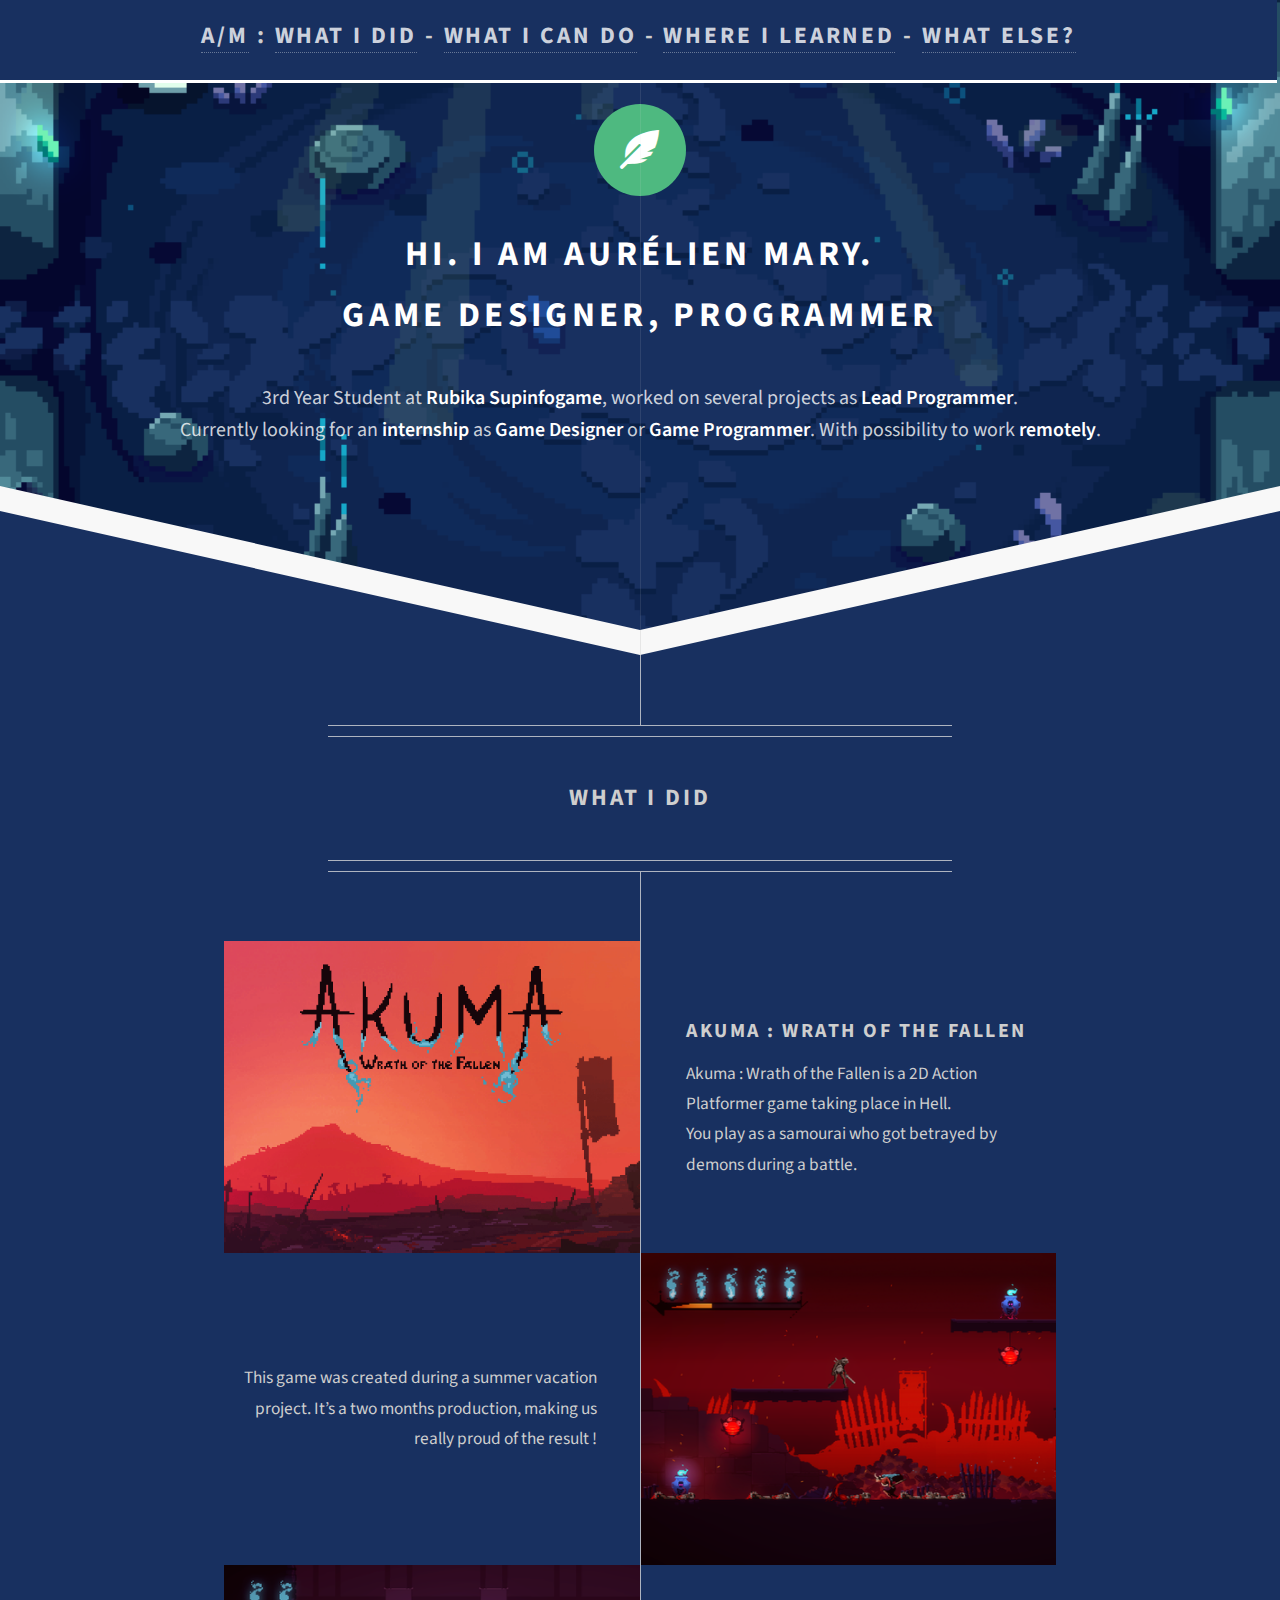
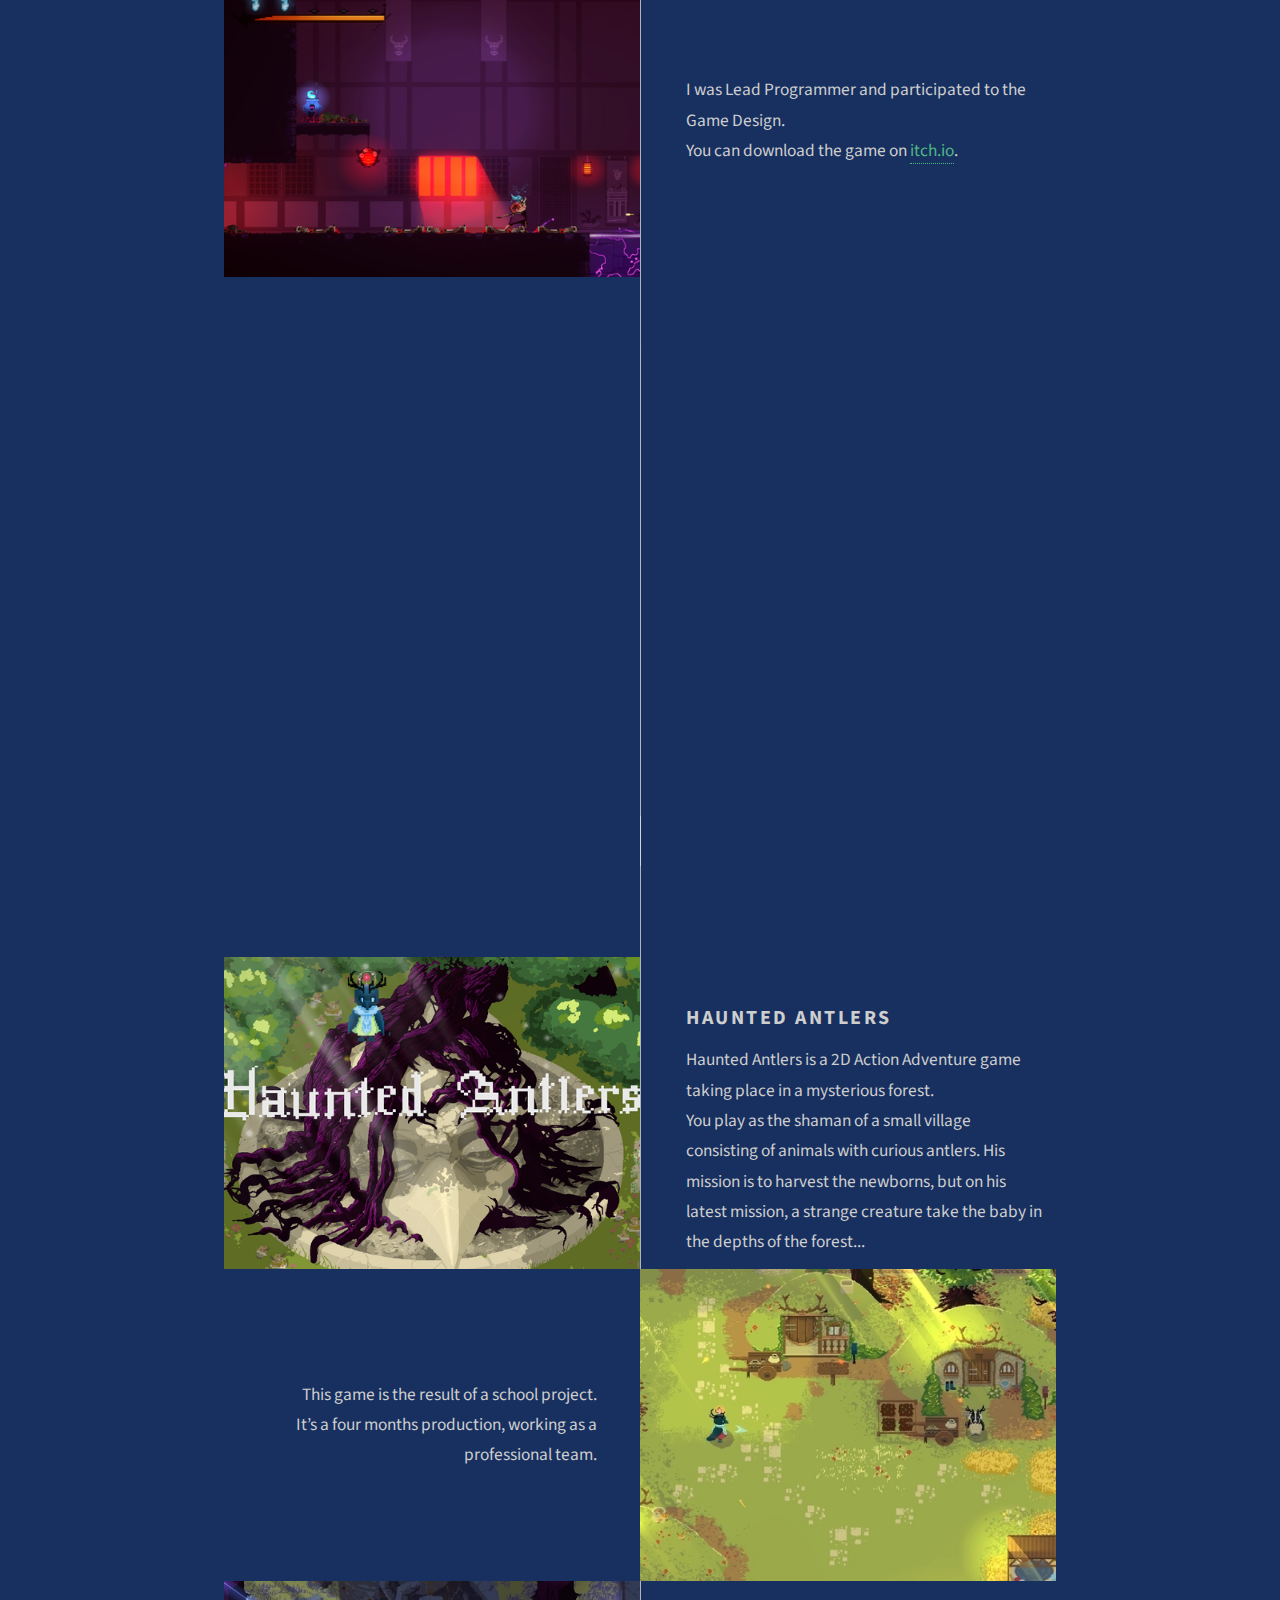
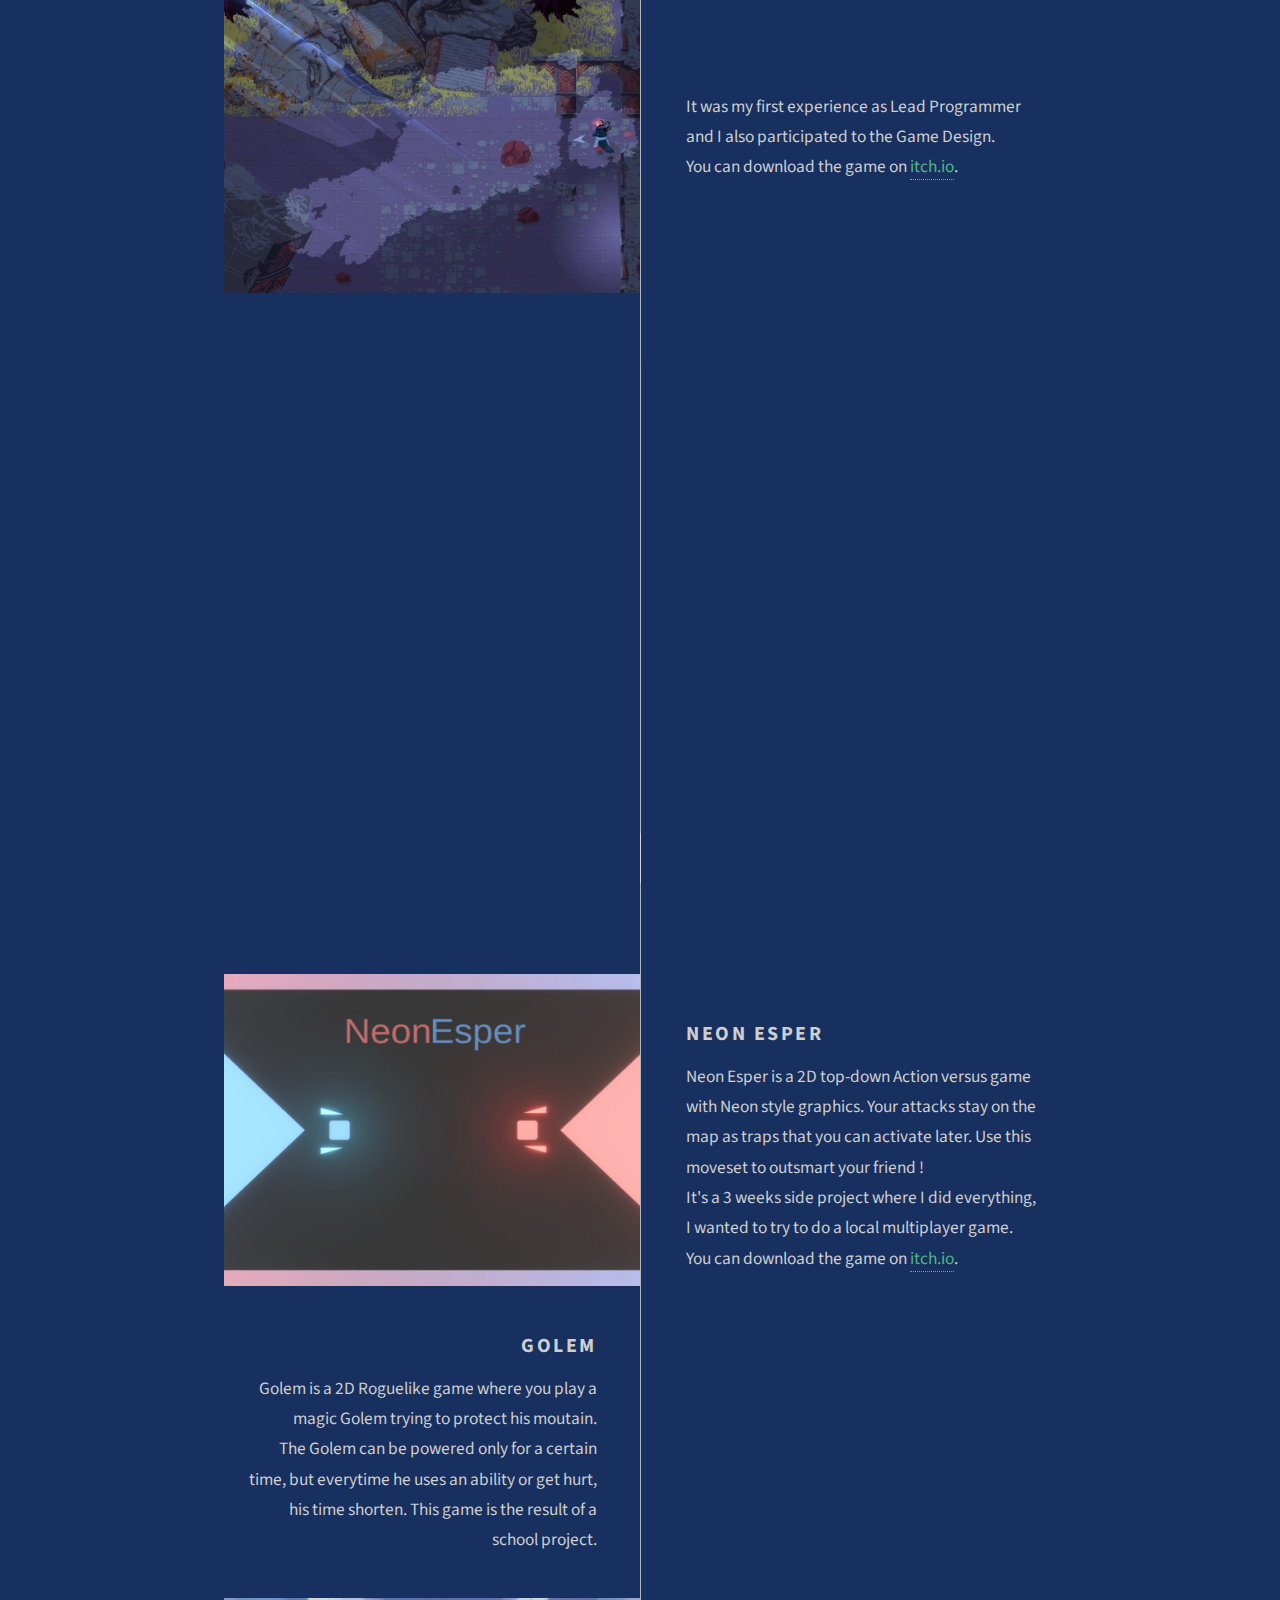
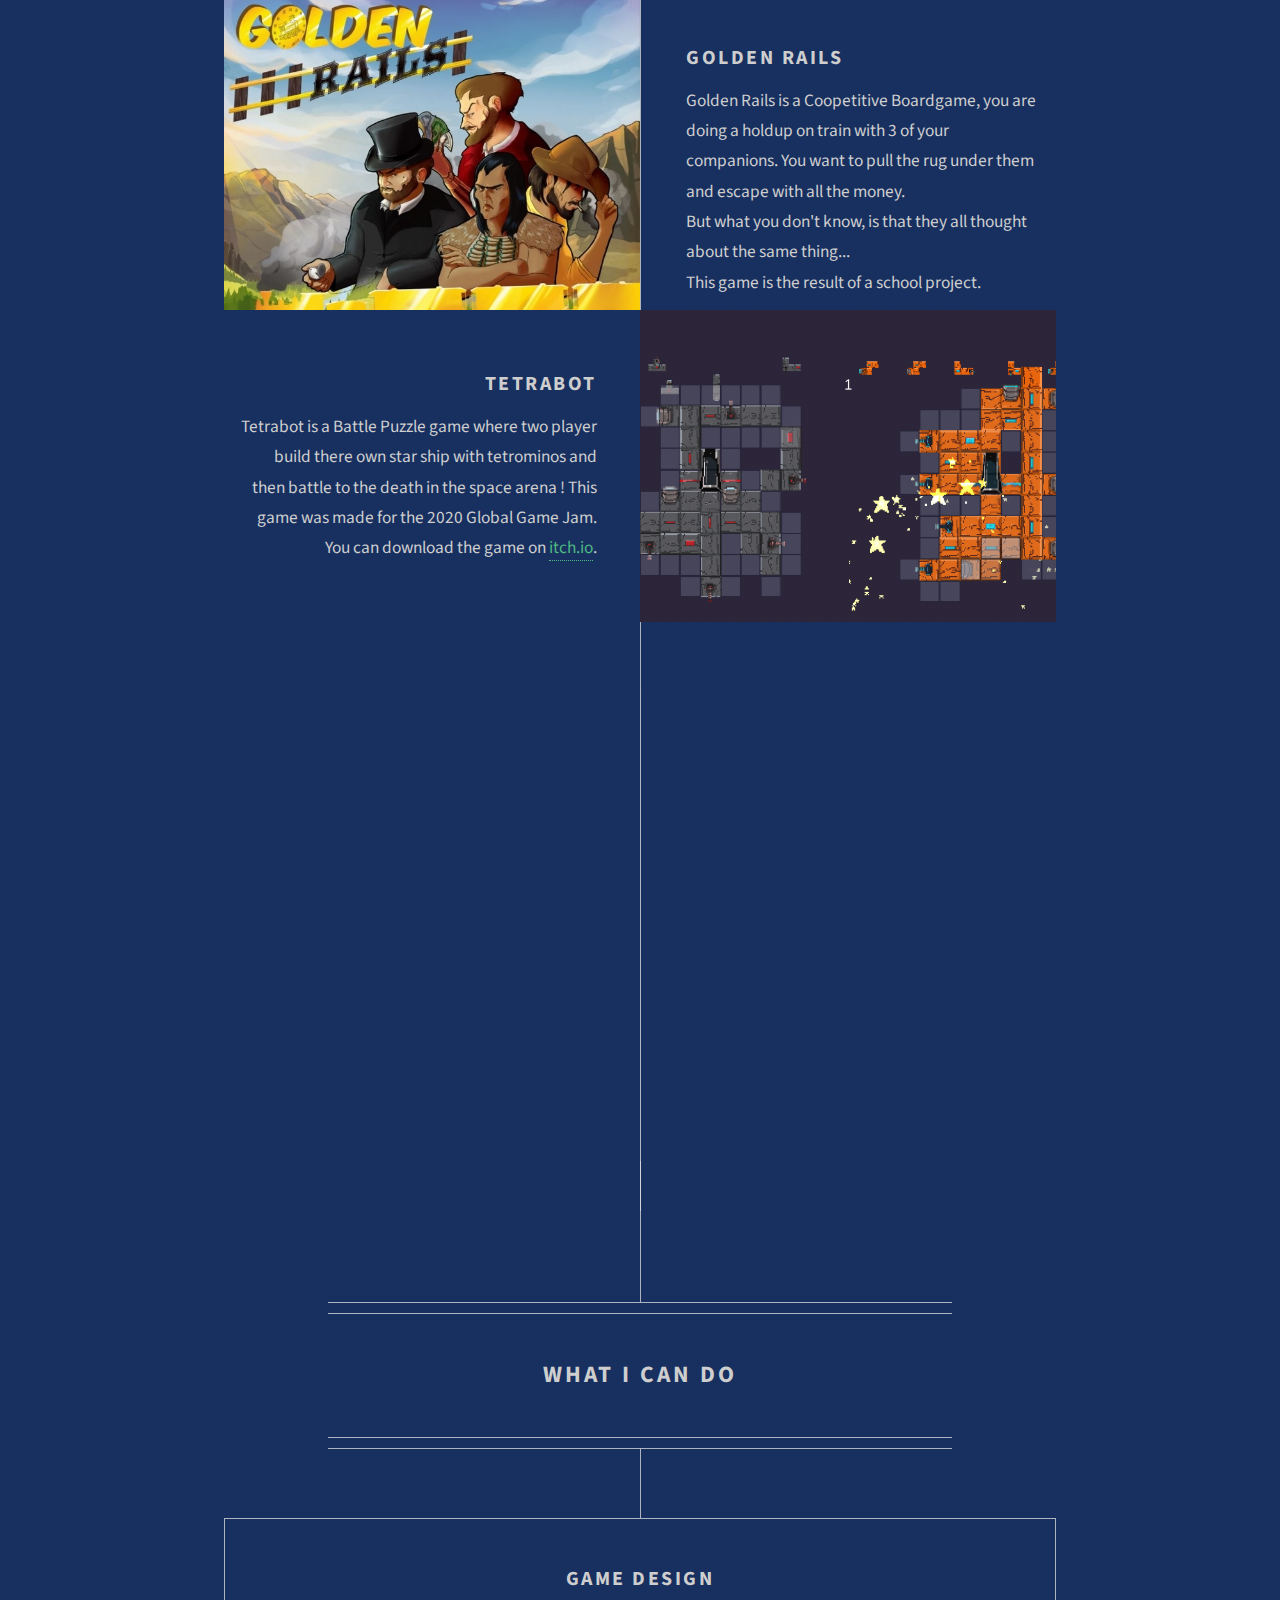
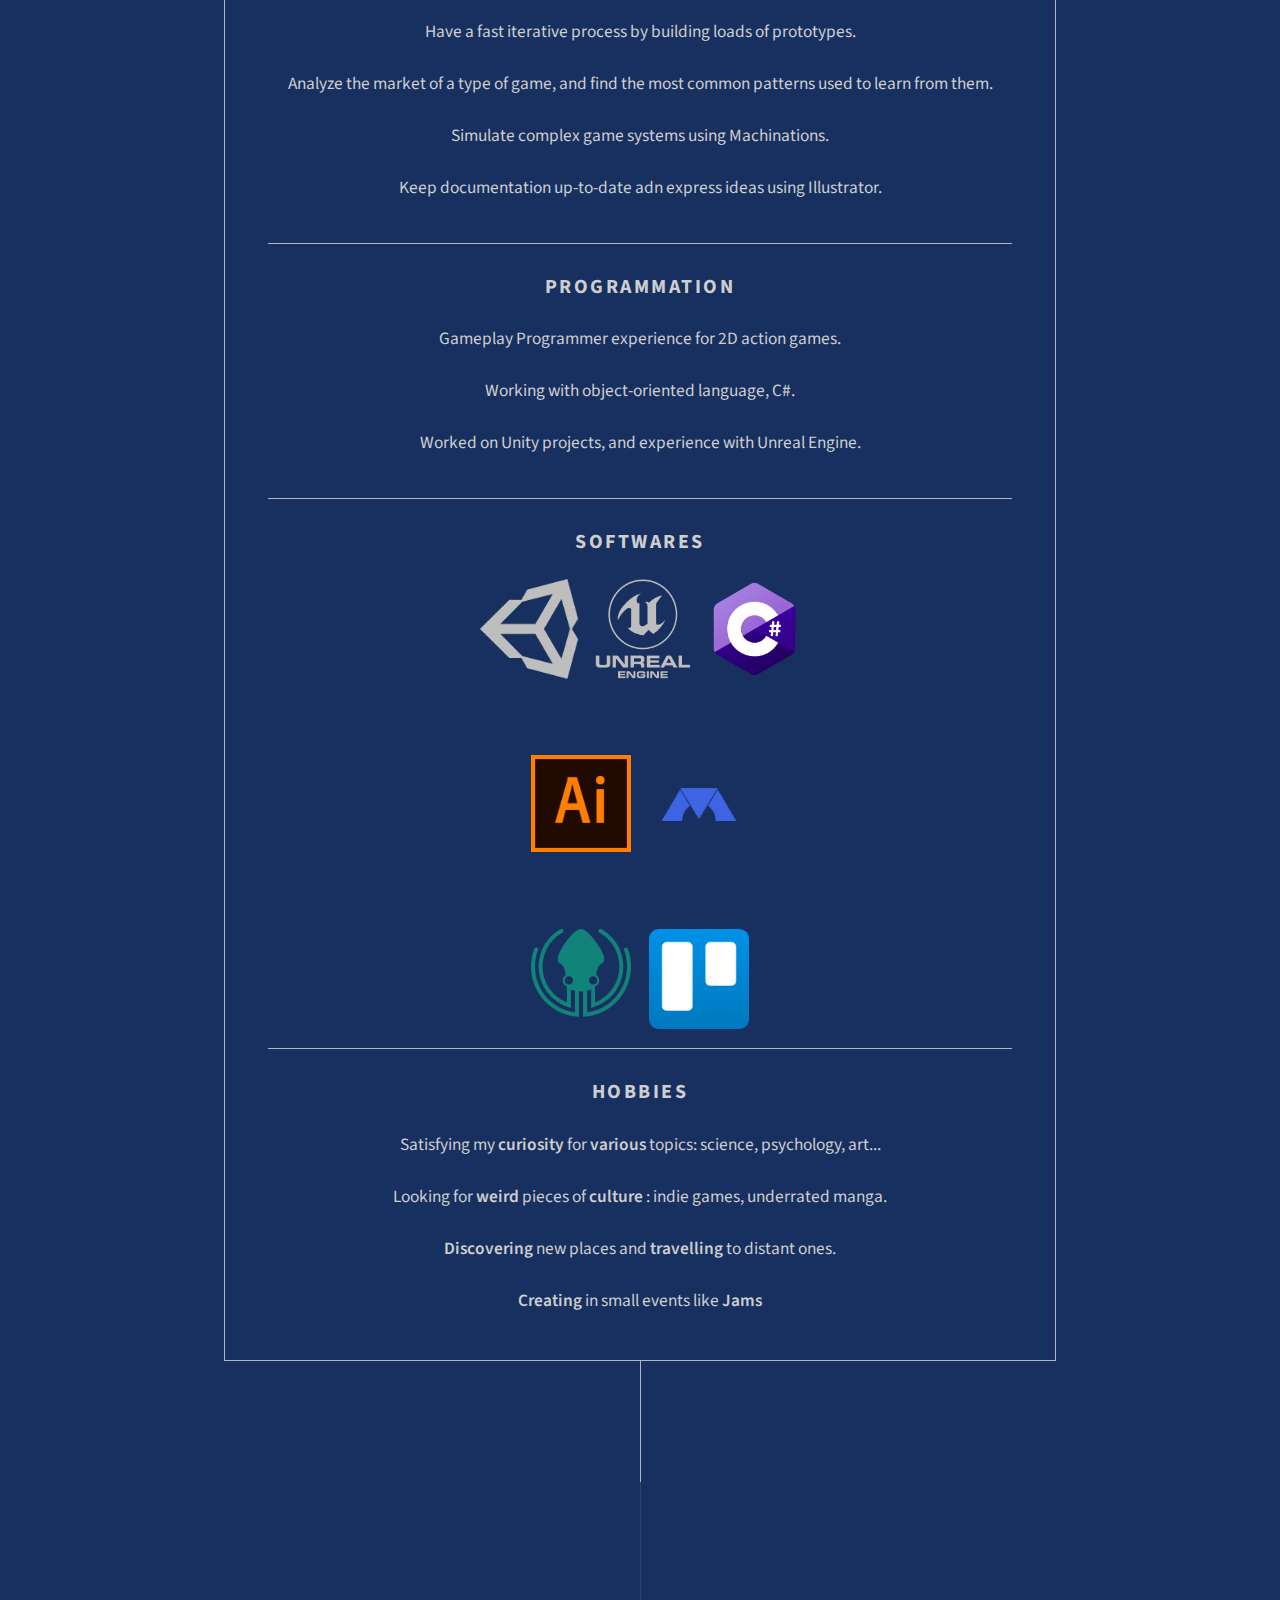
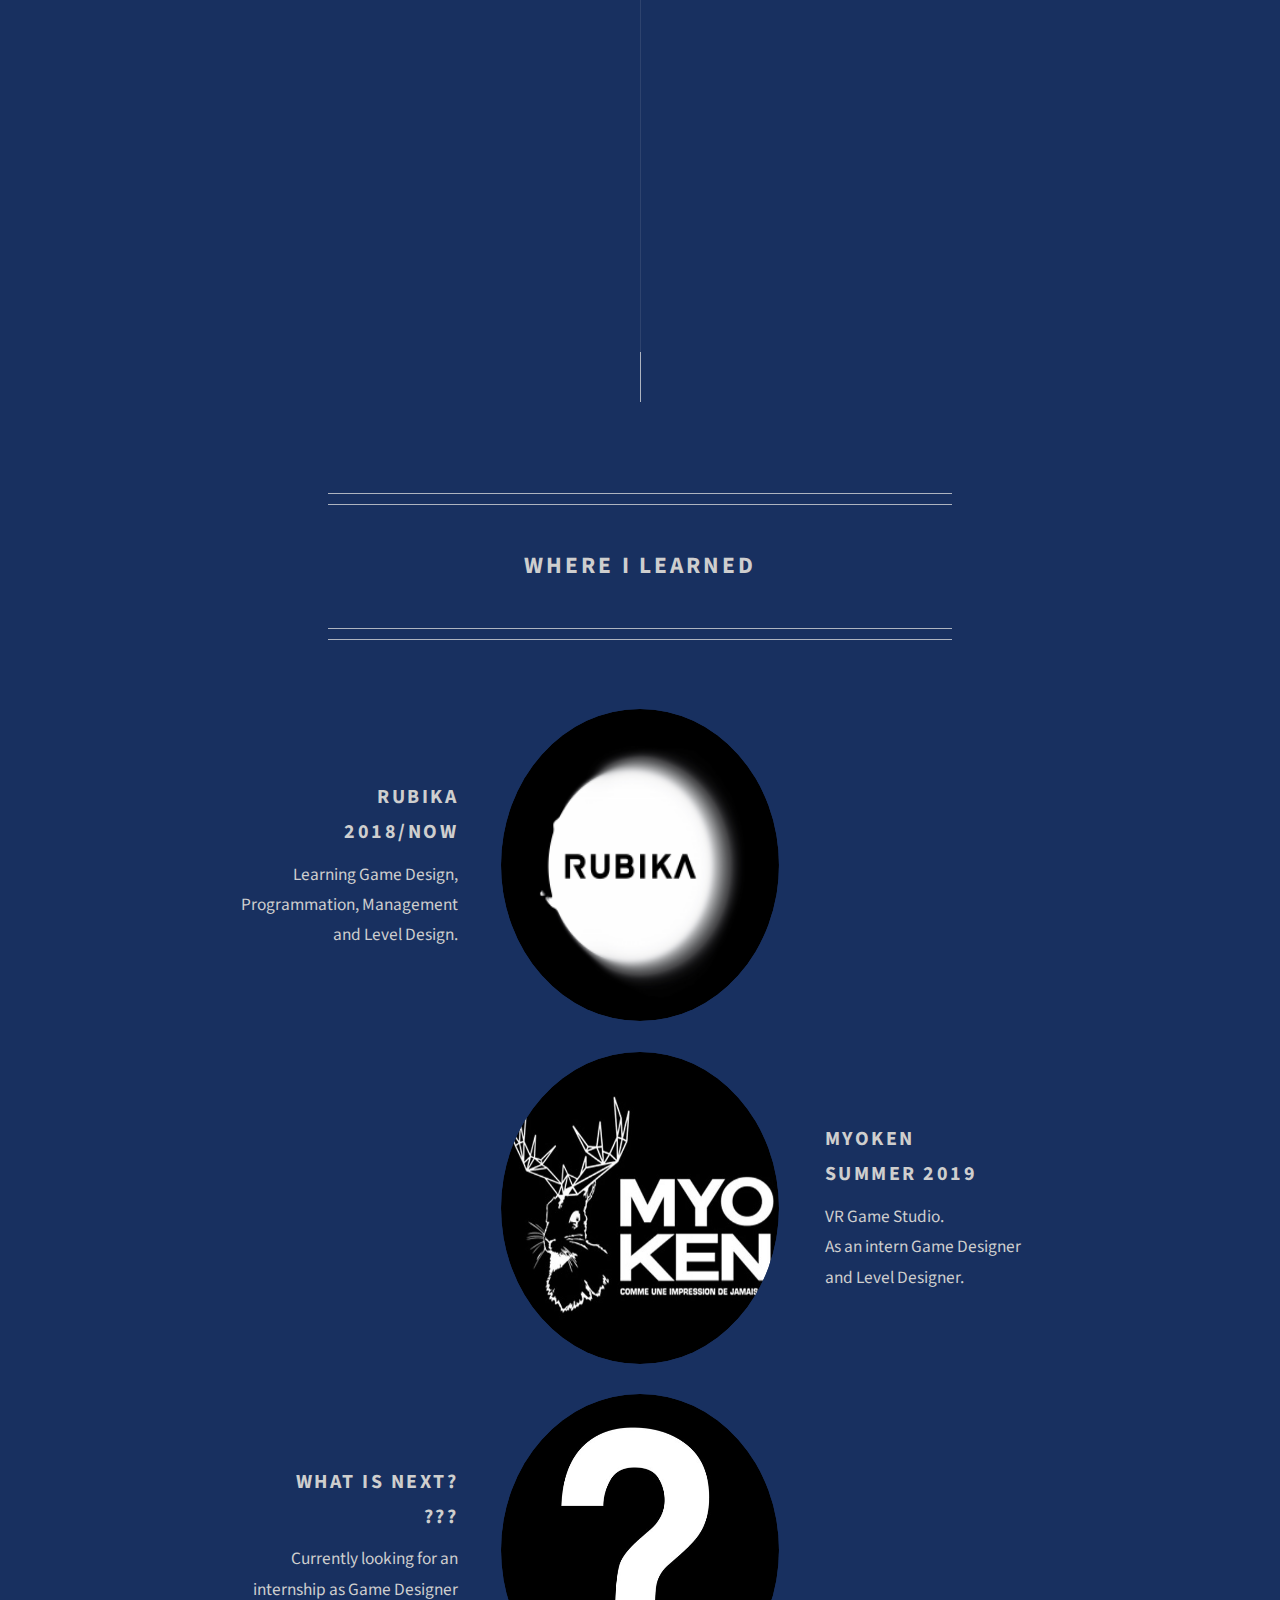
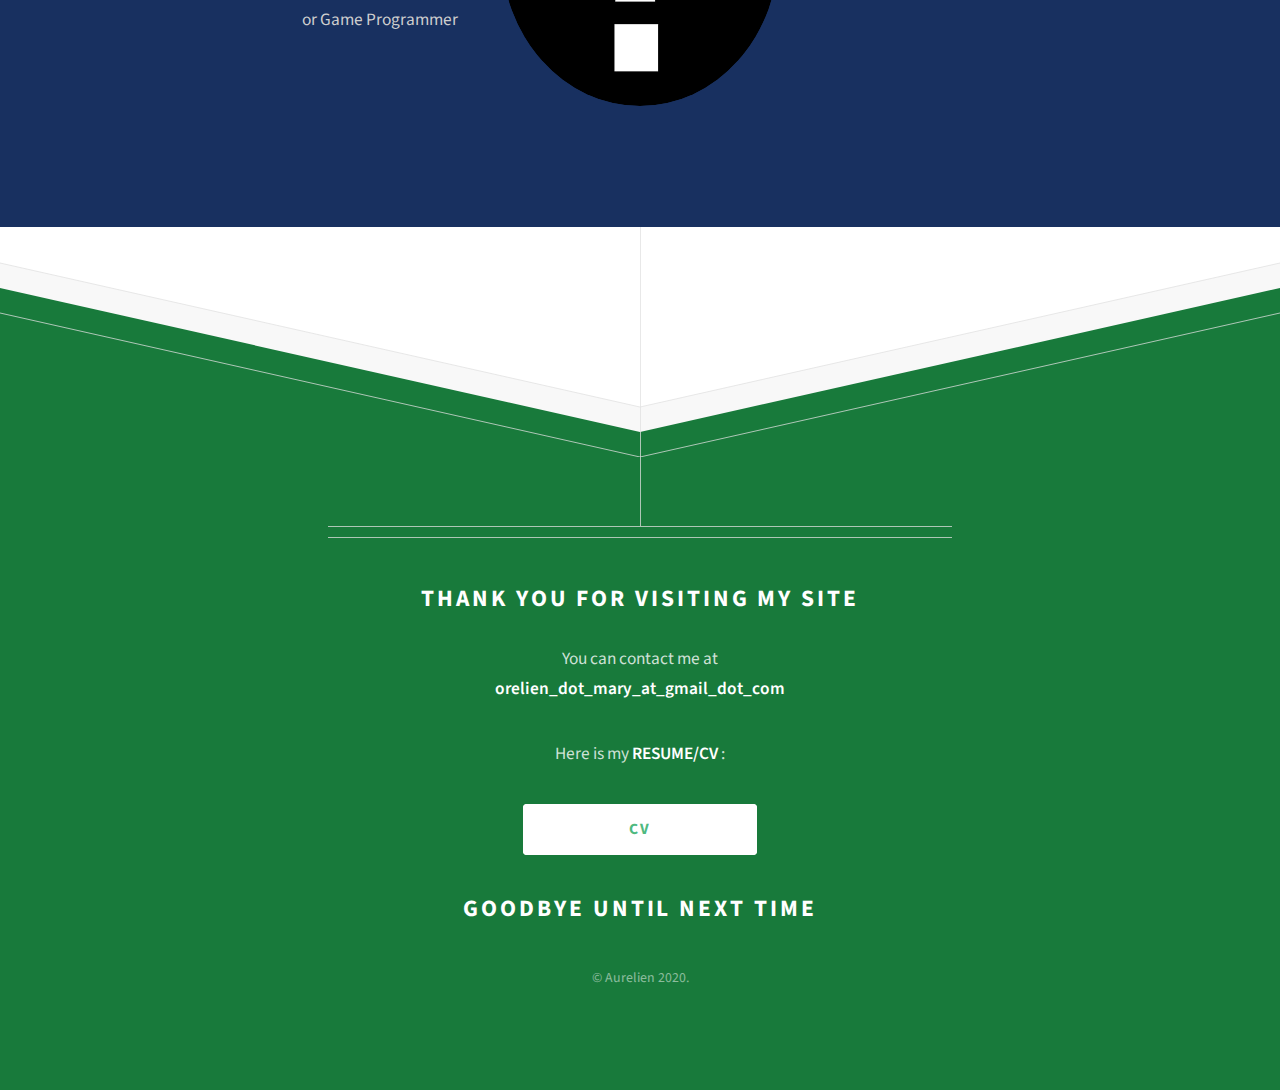
==== commit 81c02f76: "Image In half solved" ====
--- a/index.html
+++ b/index.html
@@ -726,6 +726,12 @@
 					</section>
 				</div>
 			</section>
+			
+			</br>
+			</br>
+			</br>
+			</br>
+			</br>
 
 		<!-- Footer -->
 		<section>
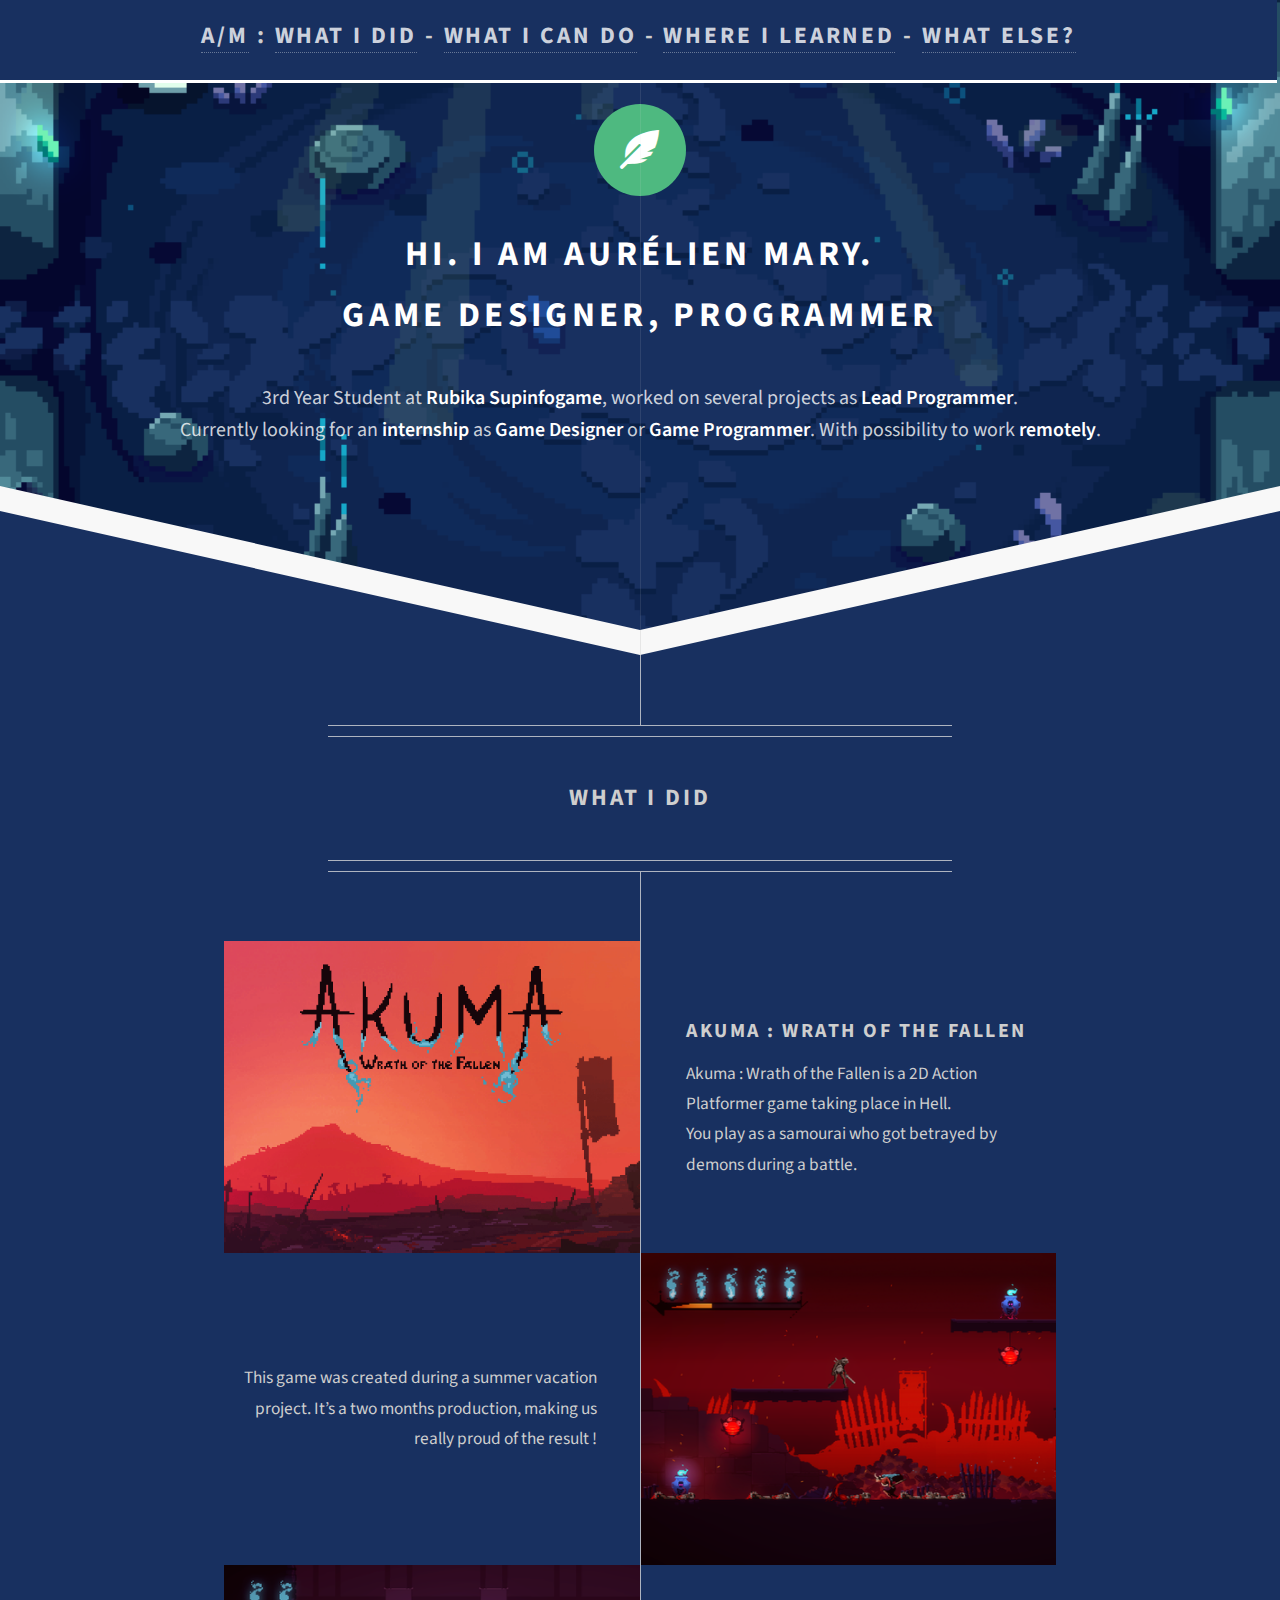
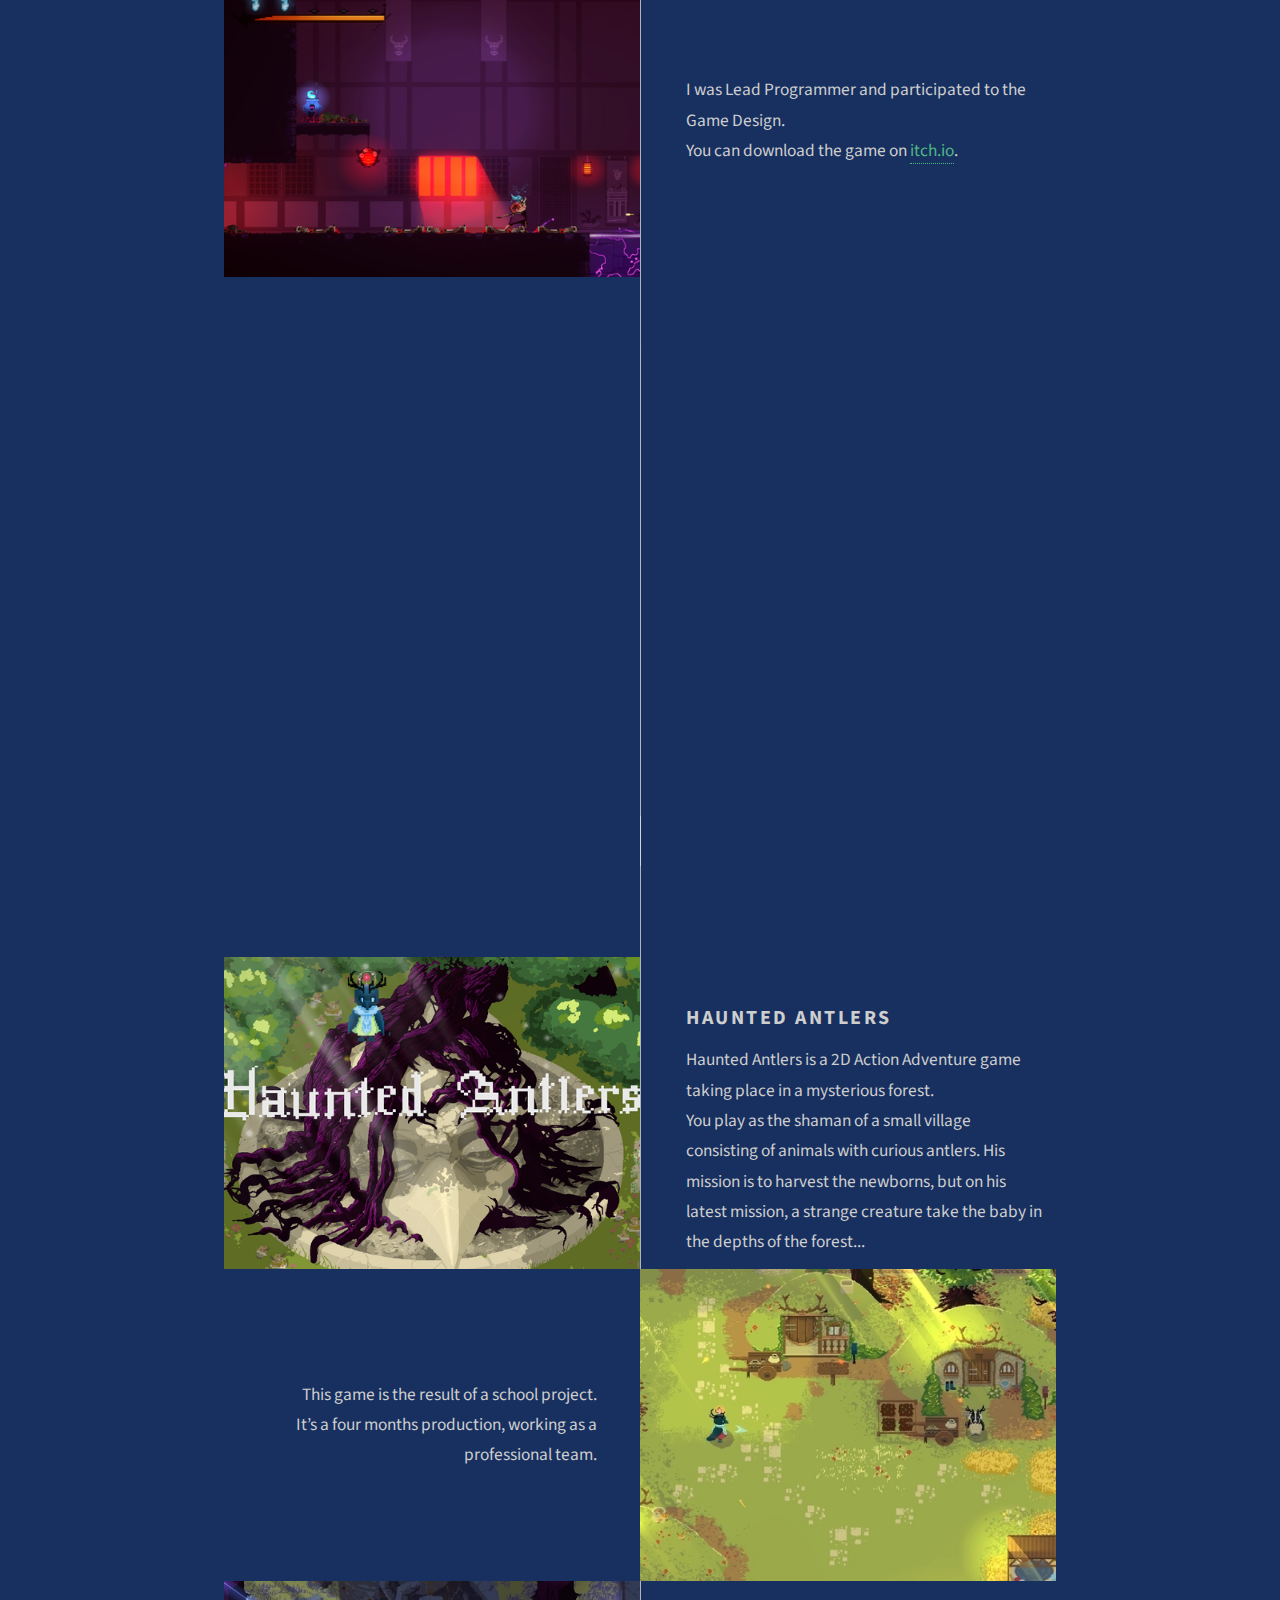
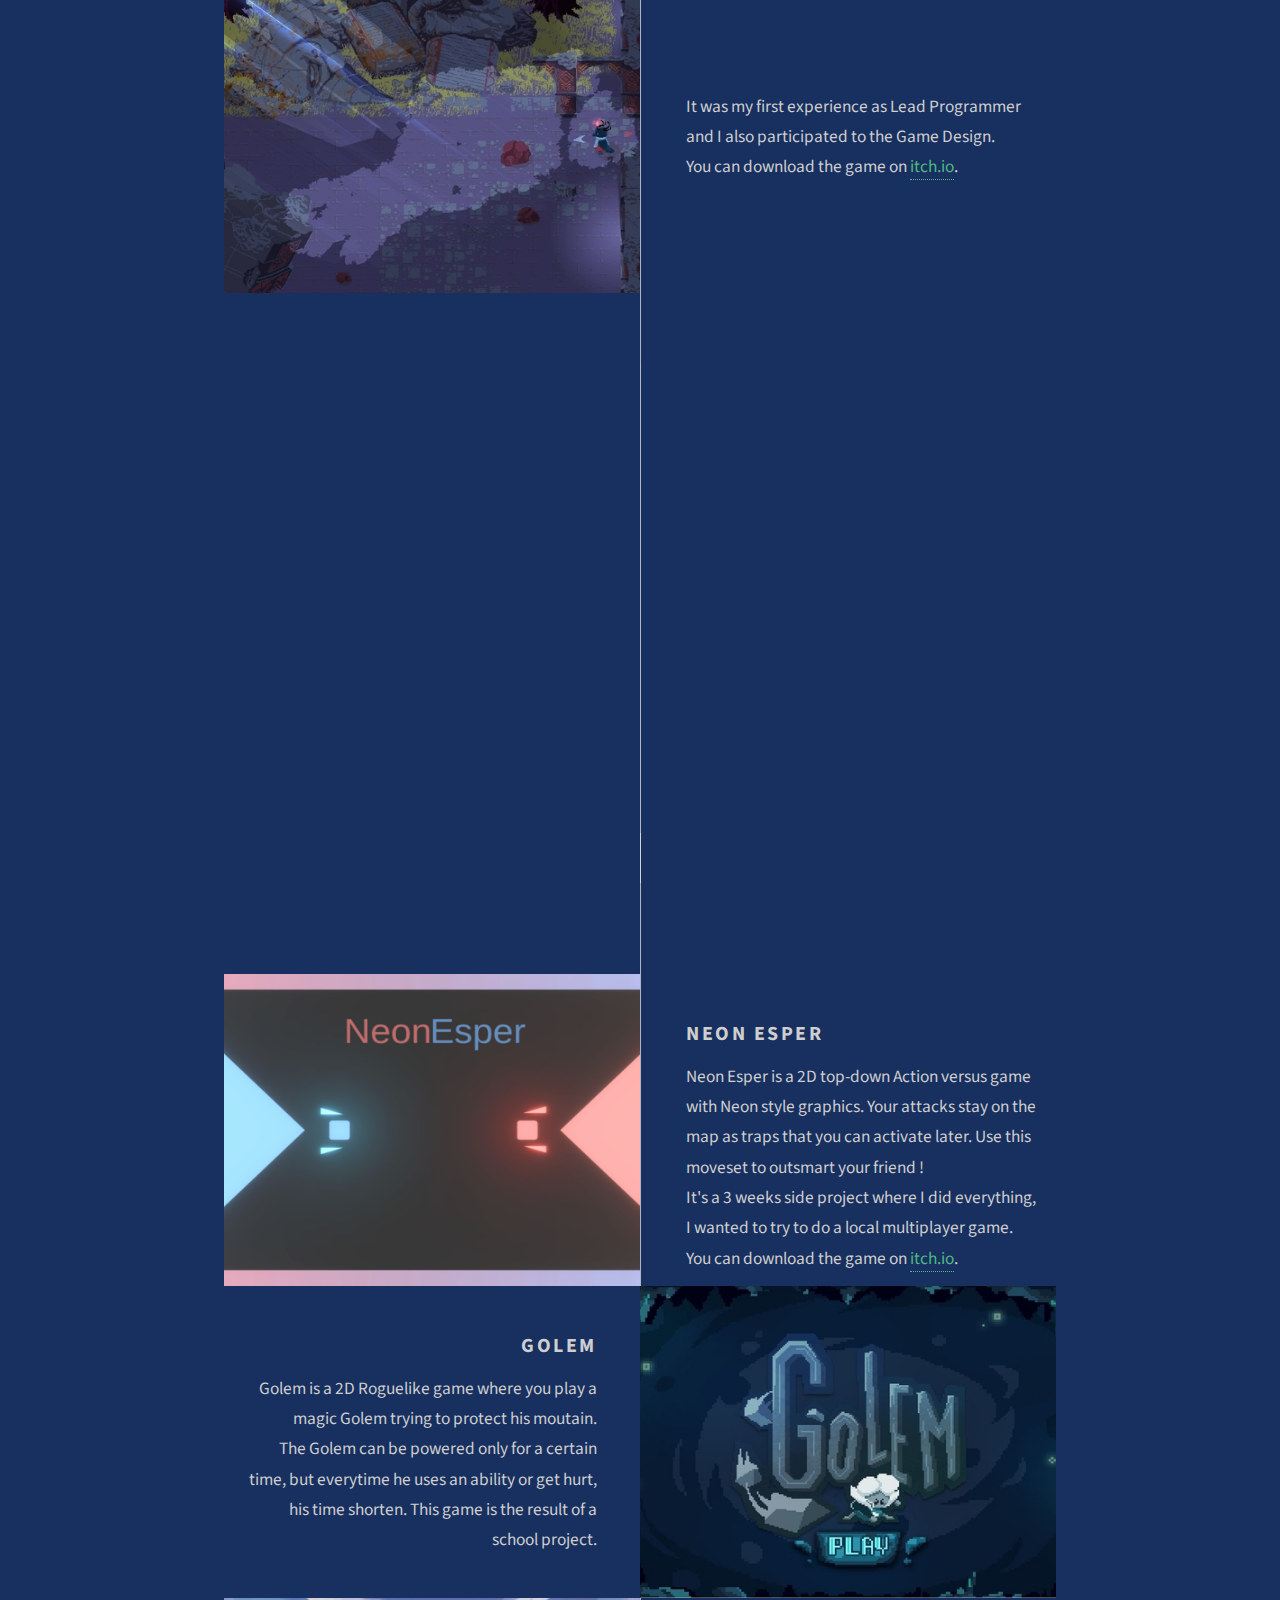
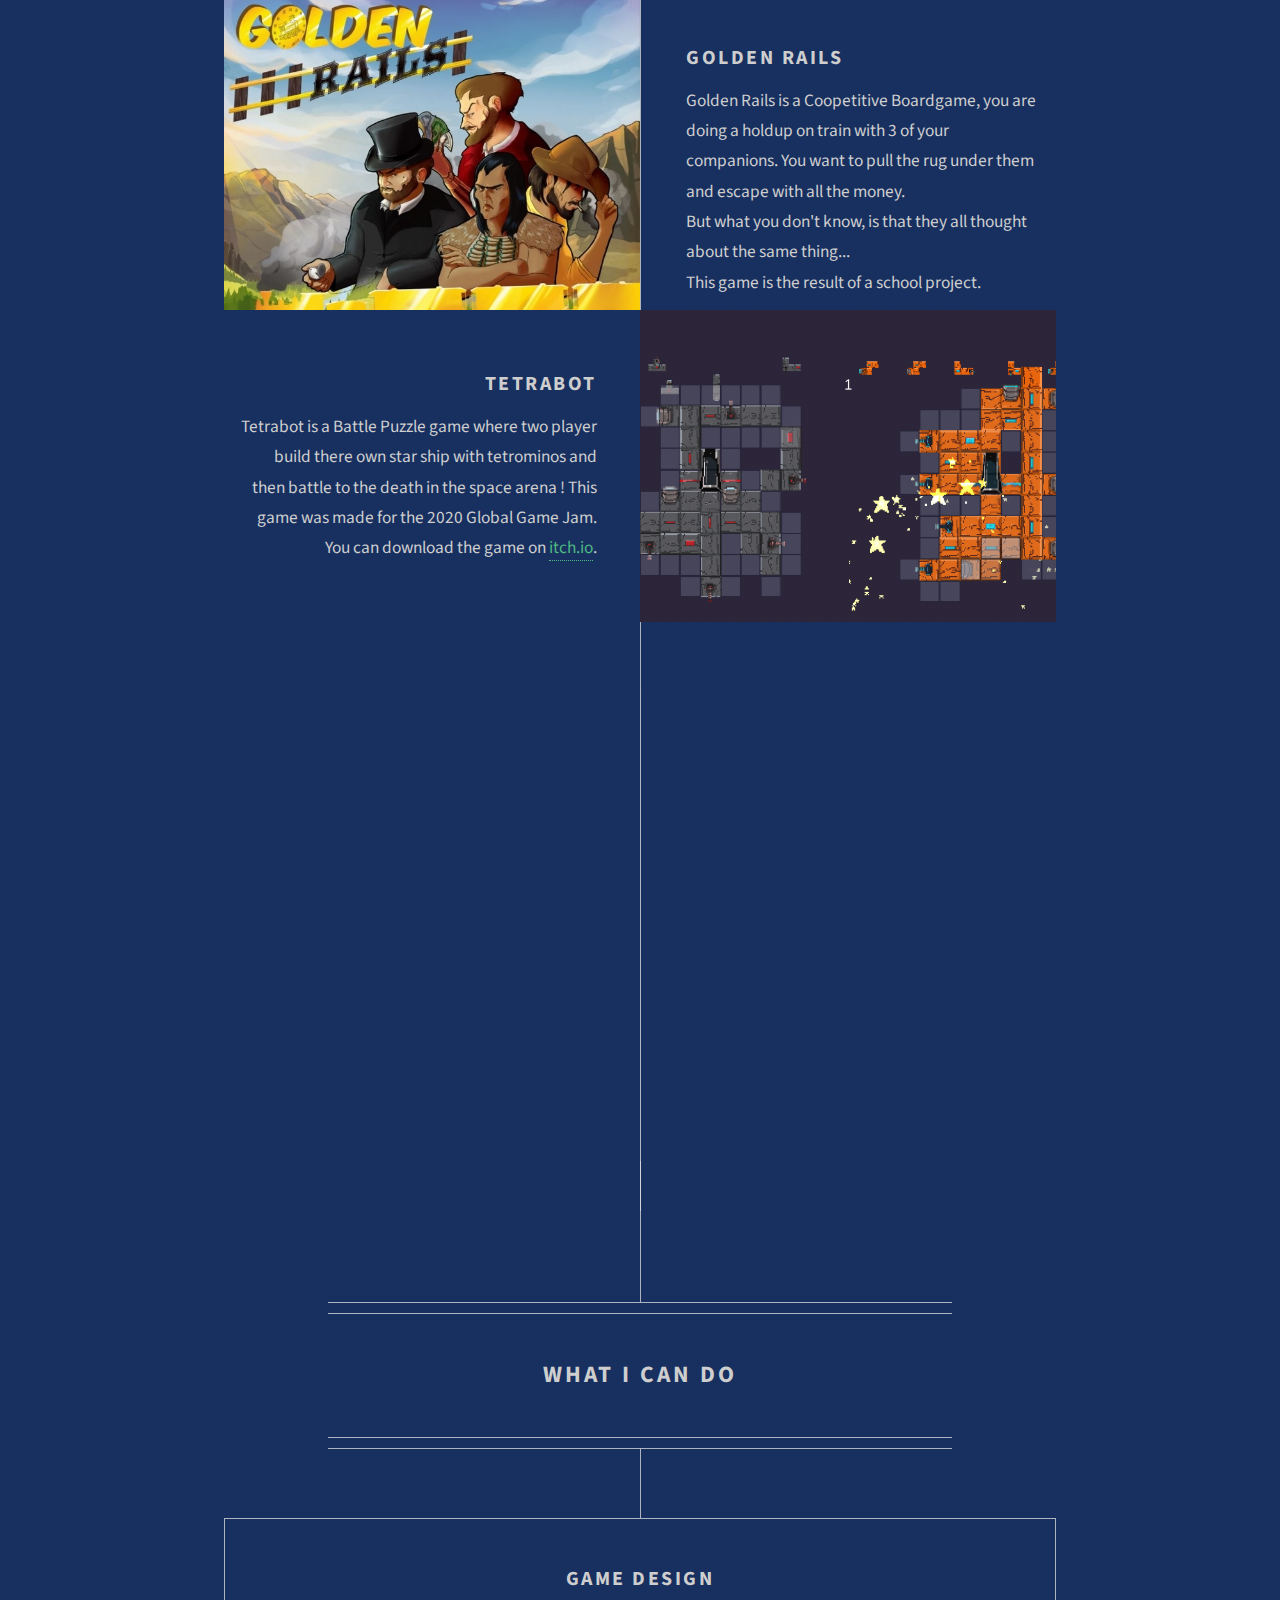
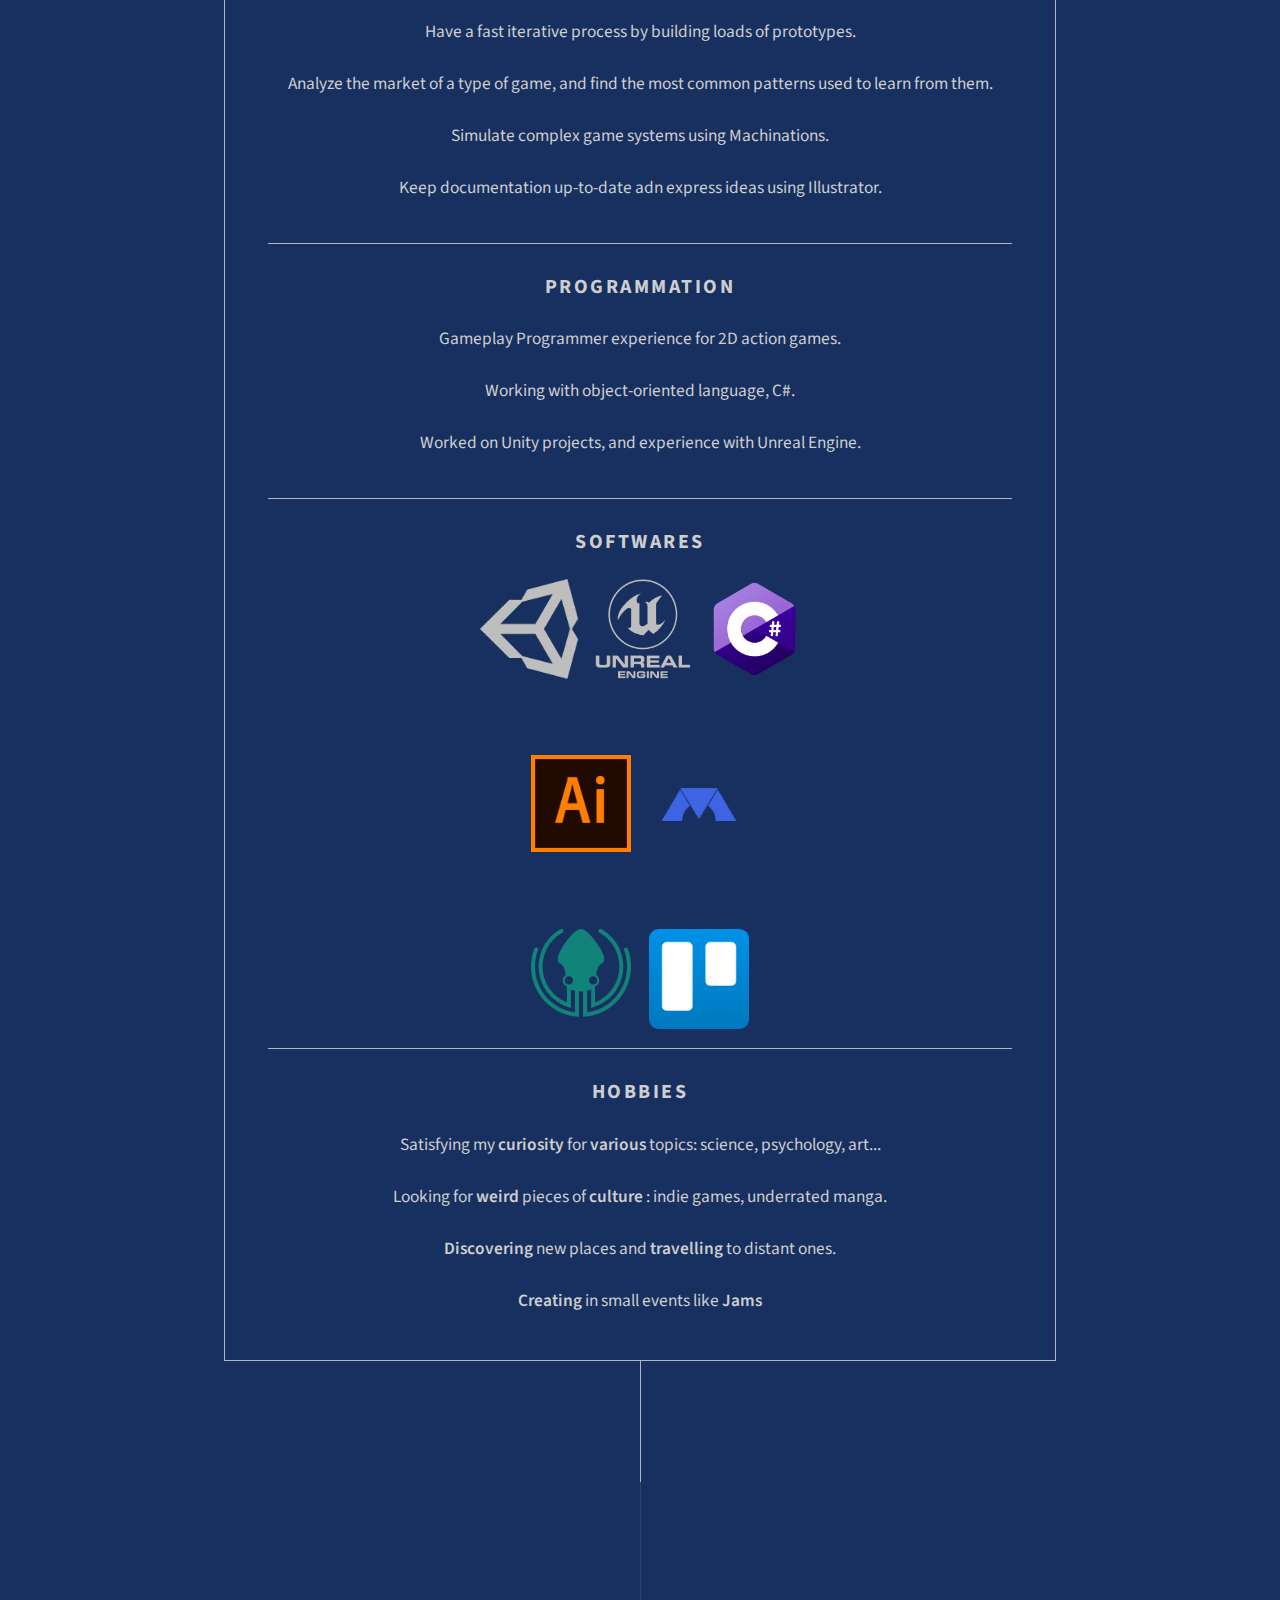
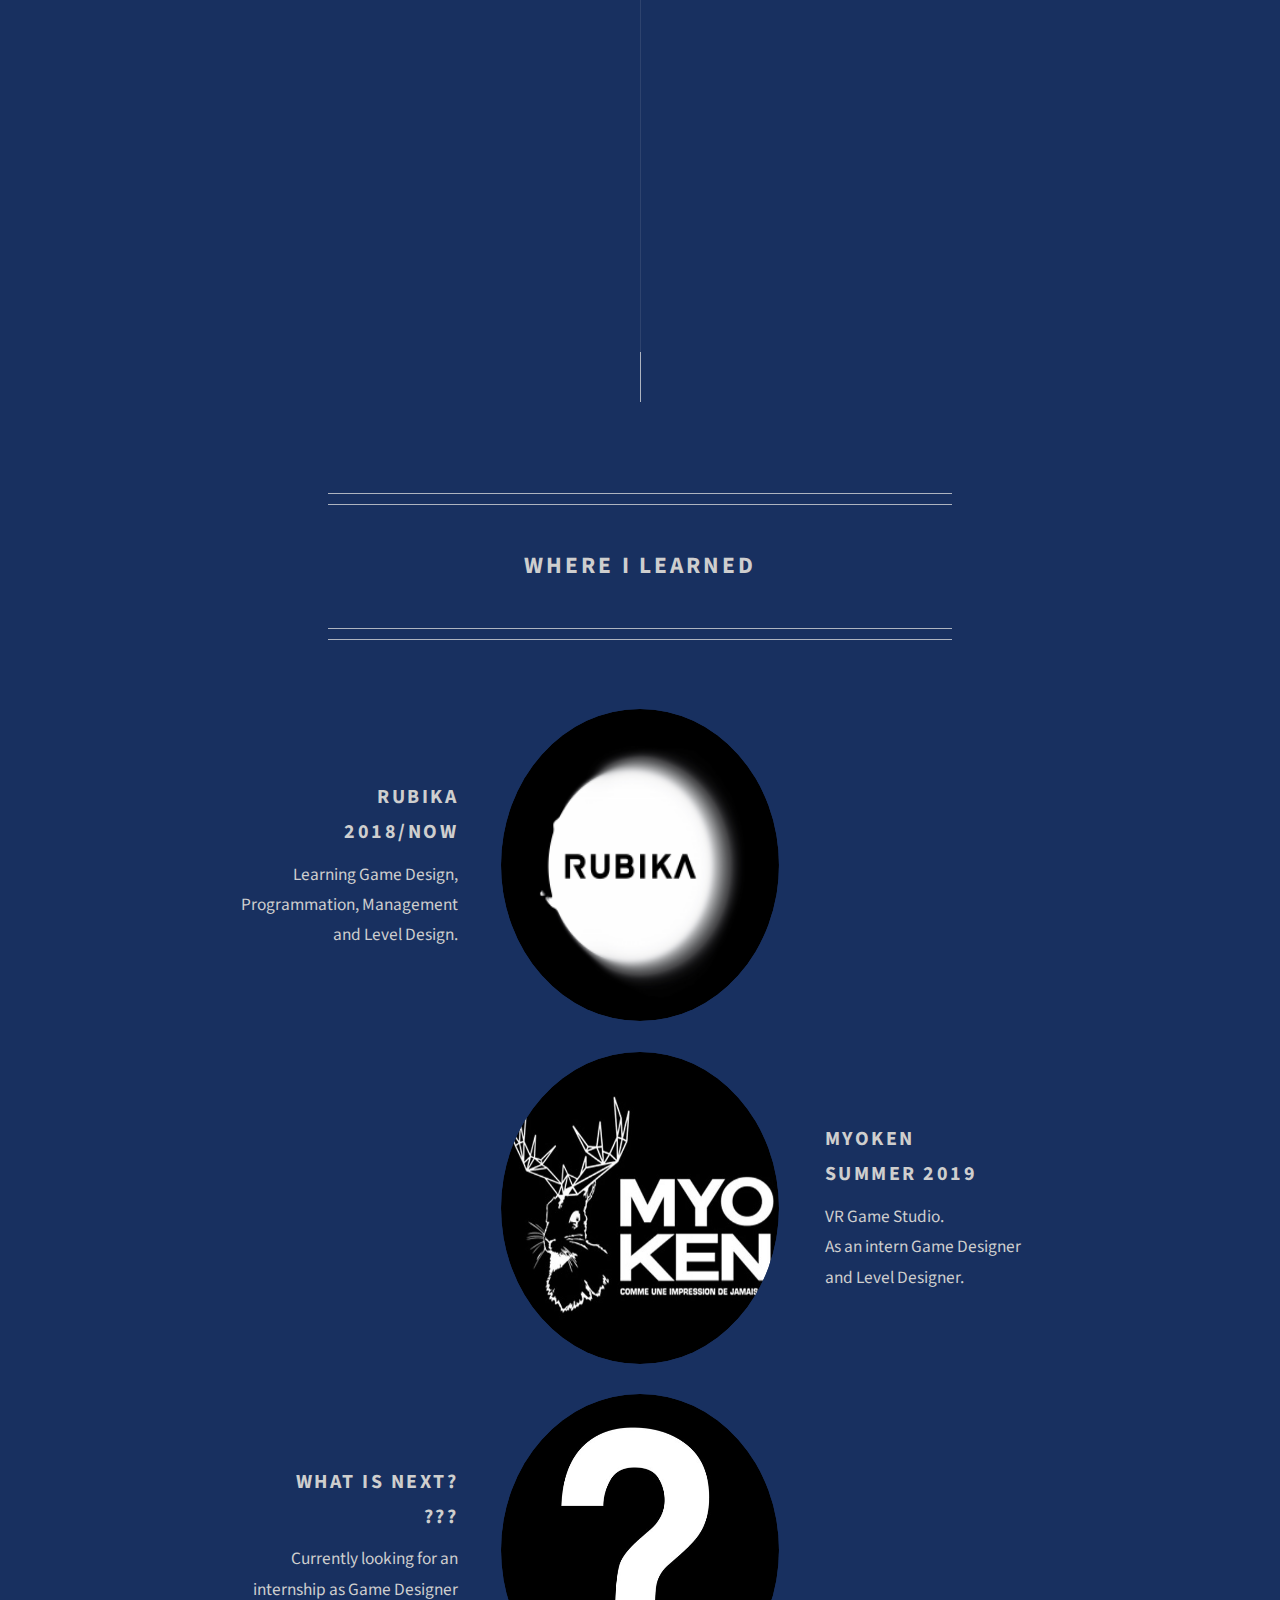
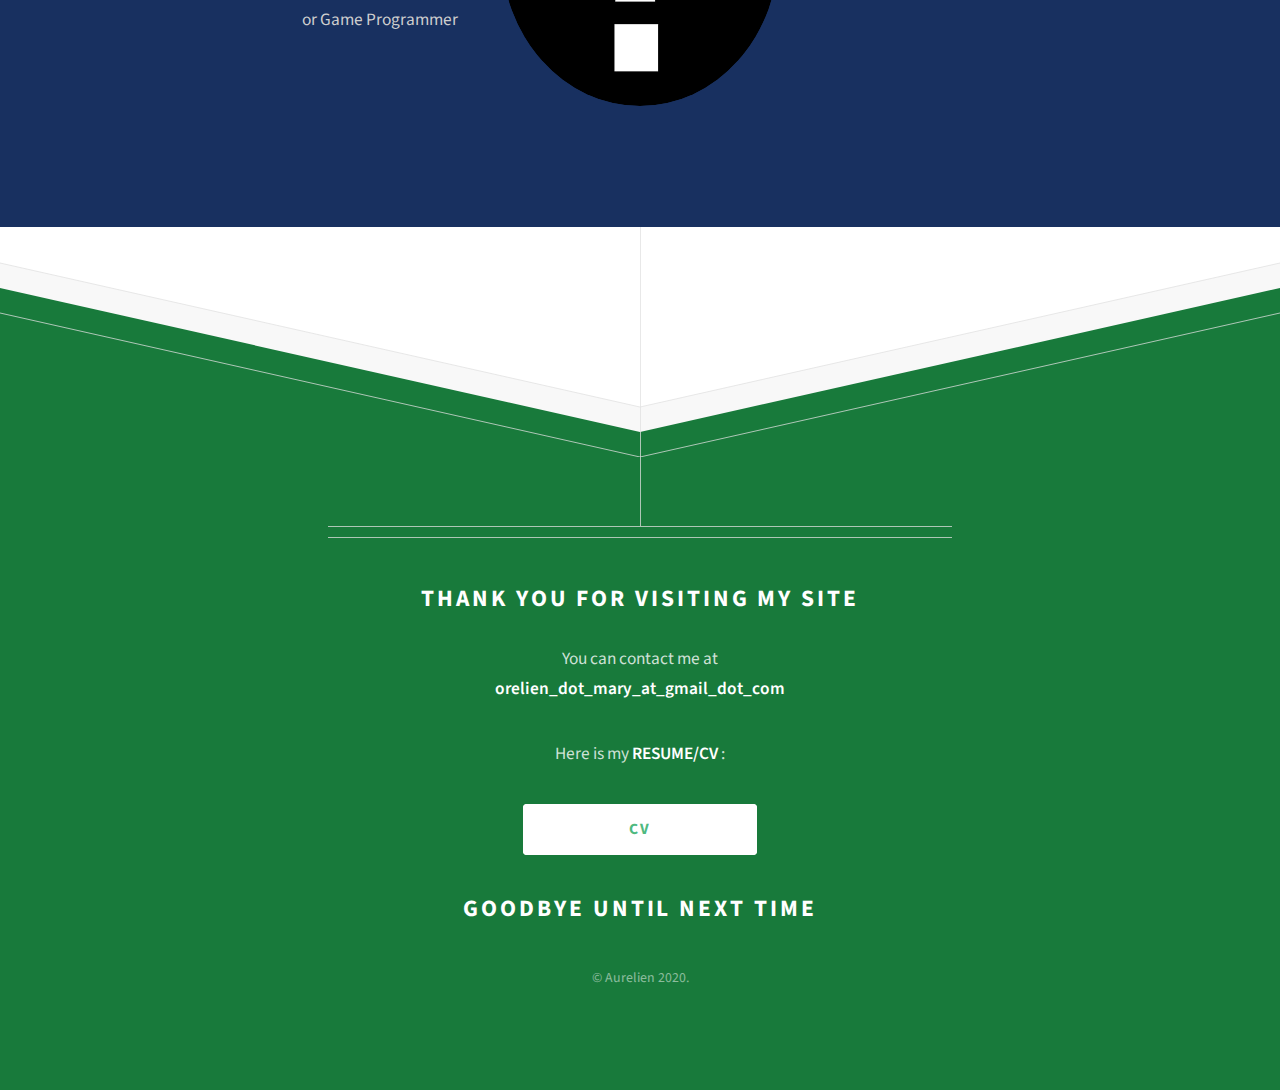
==== commit 4cb2a6cb: "Retry fix Image not Showing" ====
--- a/index.html
+++ b/index.html
@@ -408,7 +408,7 @@
 						</div>
 					</section>
 					<section class="feature right">
-						<a class="image icon solid fa-code"><img style="max-width:100px;max-height:100px;width:auto;height:auto;" src="Package/images/Golem1.jpg" alt="" /></a>
+						<a class="image icon solid fa-code"><img style="max-width:100px;max-height:100px;width:auto;height:auto;" src="Package/images/Golem.jpg" alt="" /></a>
 						<div class="content">
 							<h3>Golem</h3>
 							<p>Golem is a 2D Roguelike game where you play a magic Golem trying to protect his moutain. 
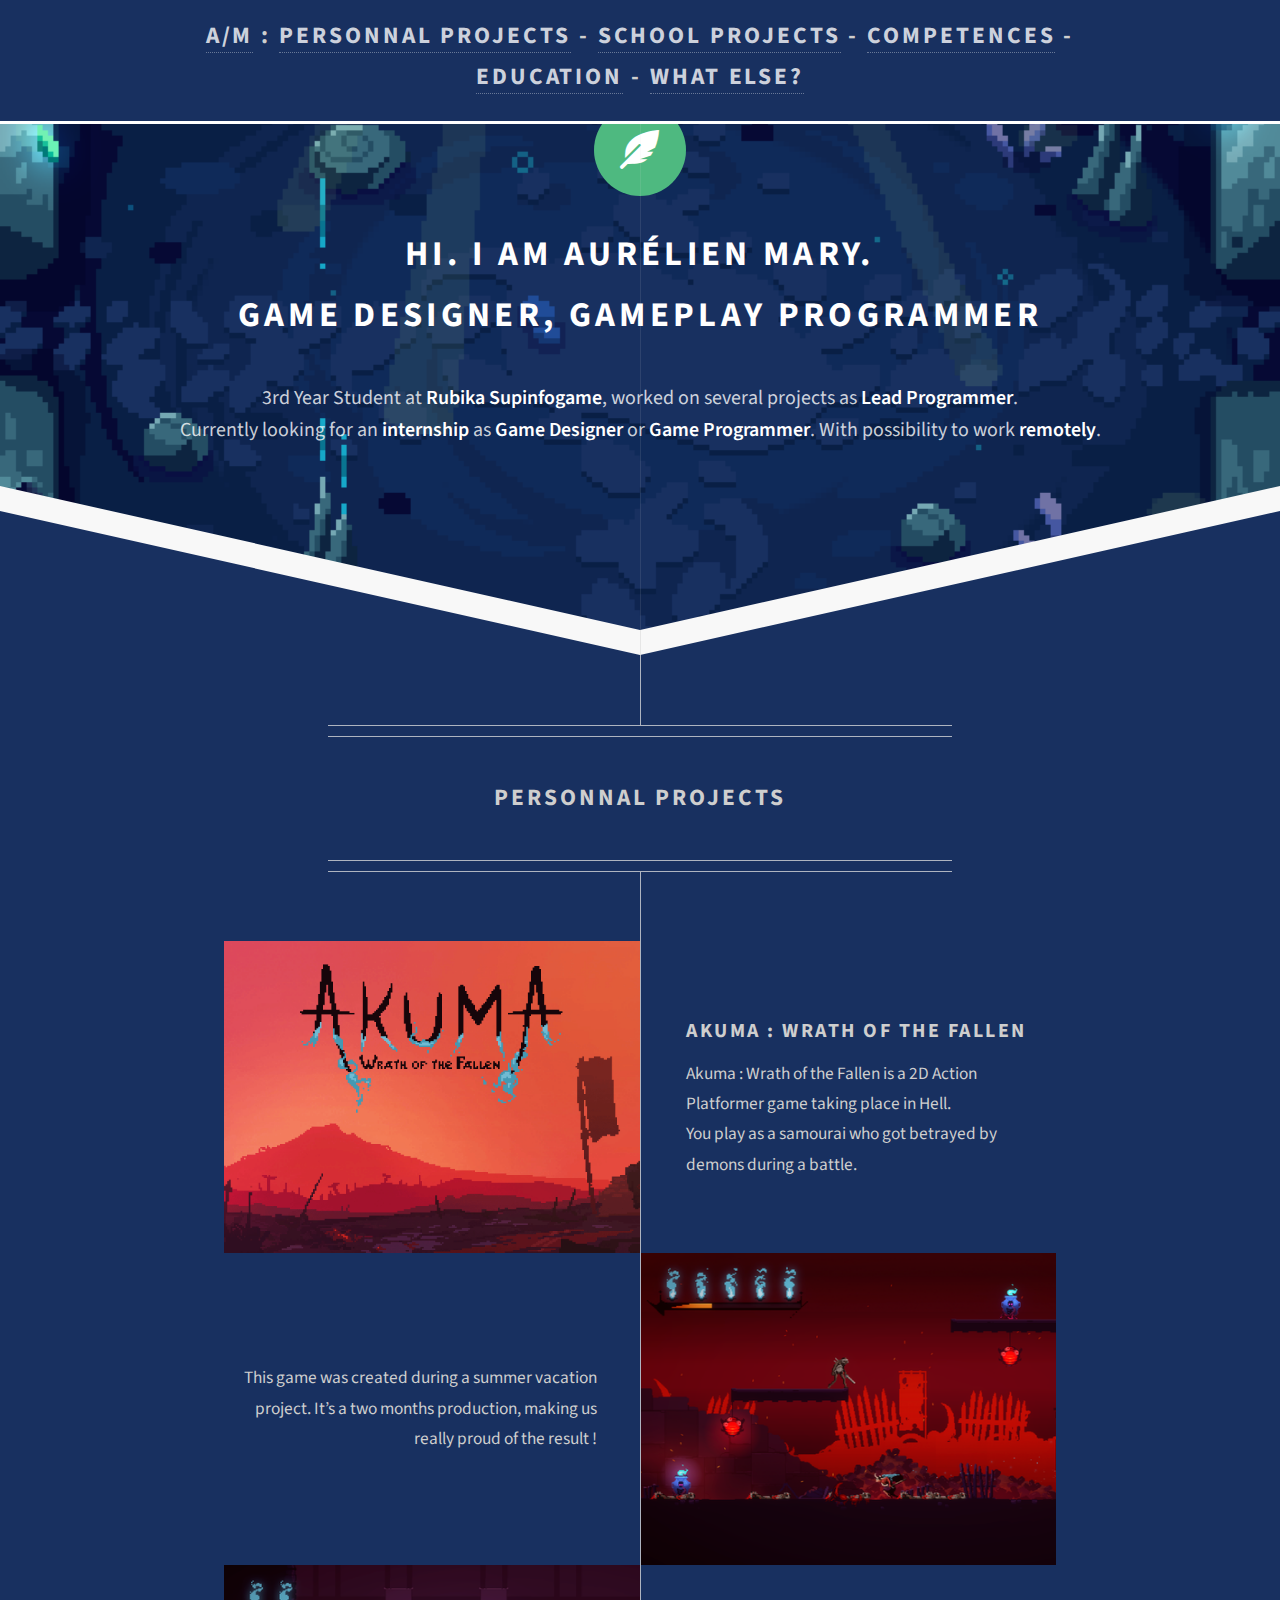
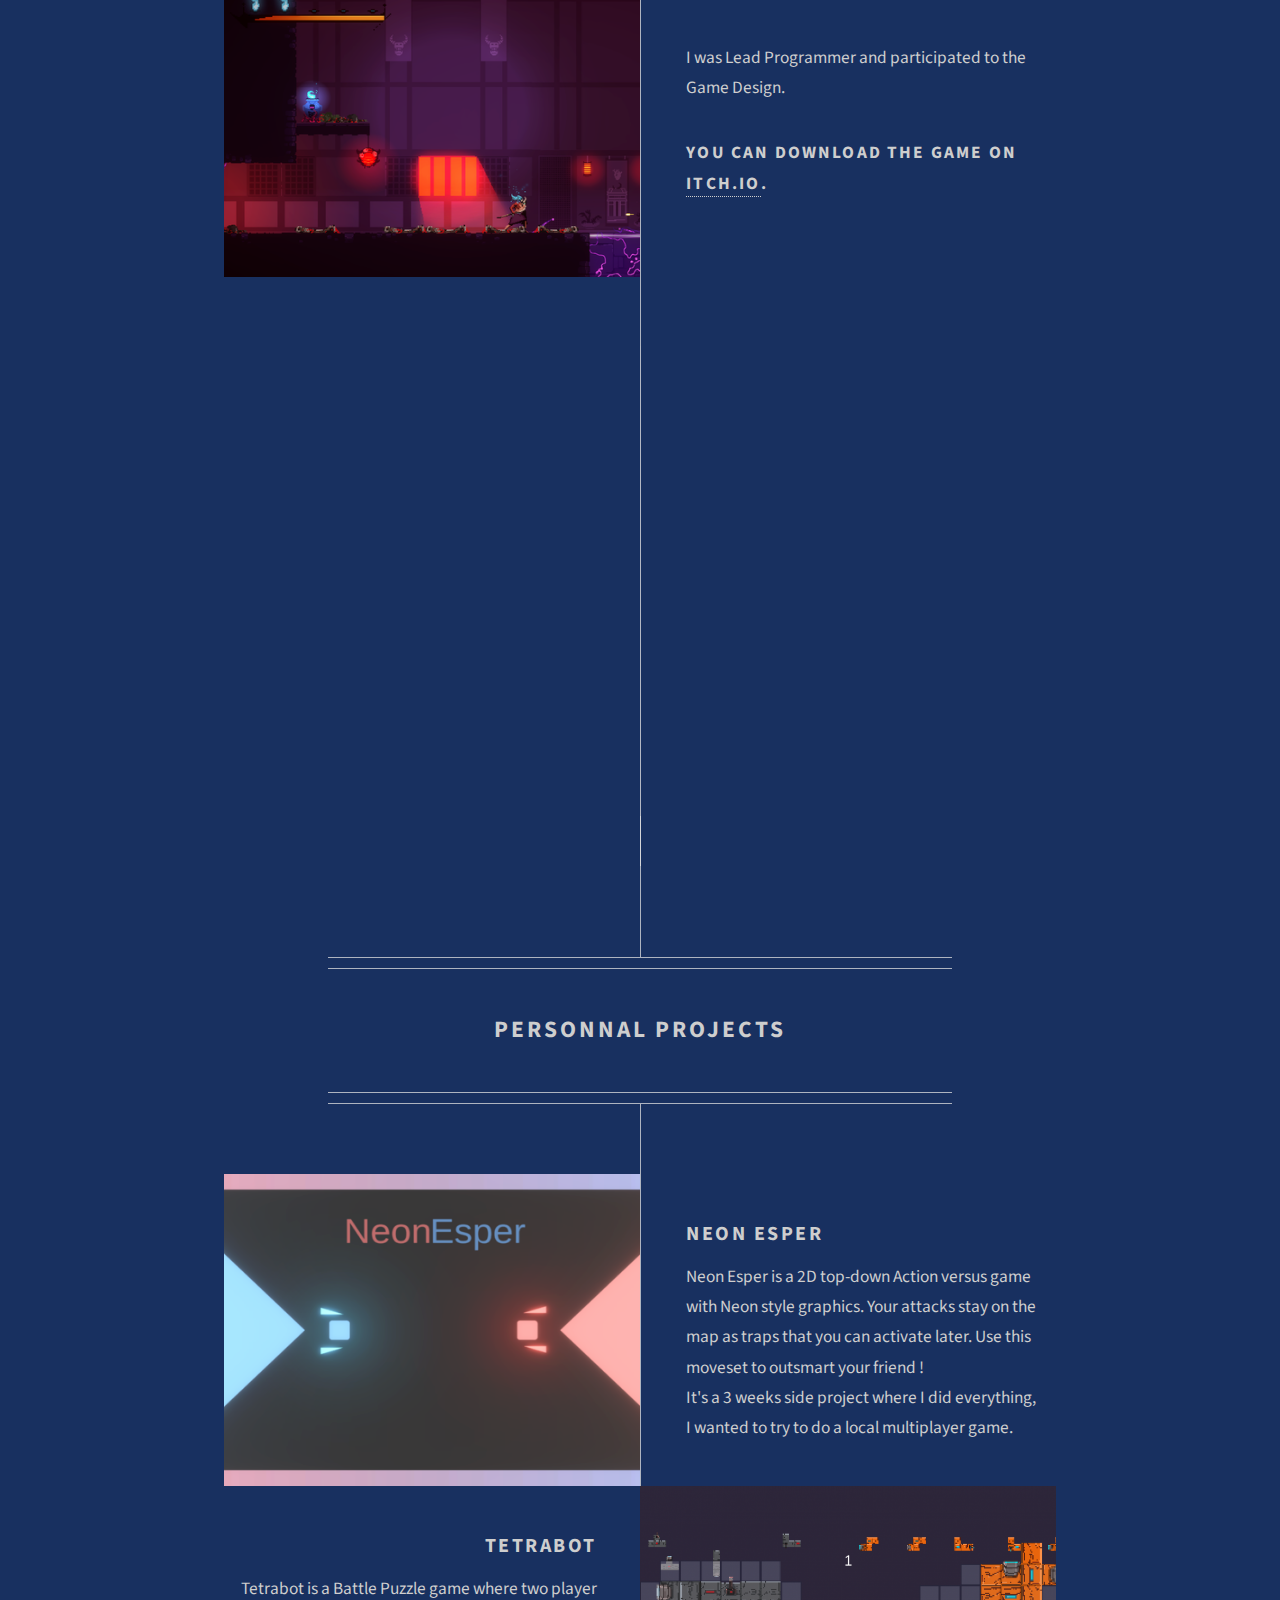
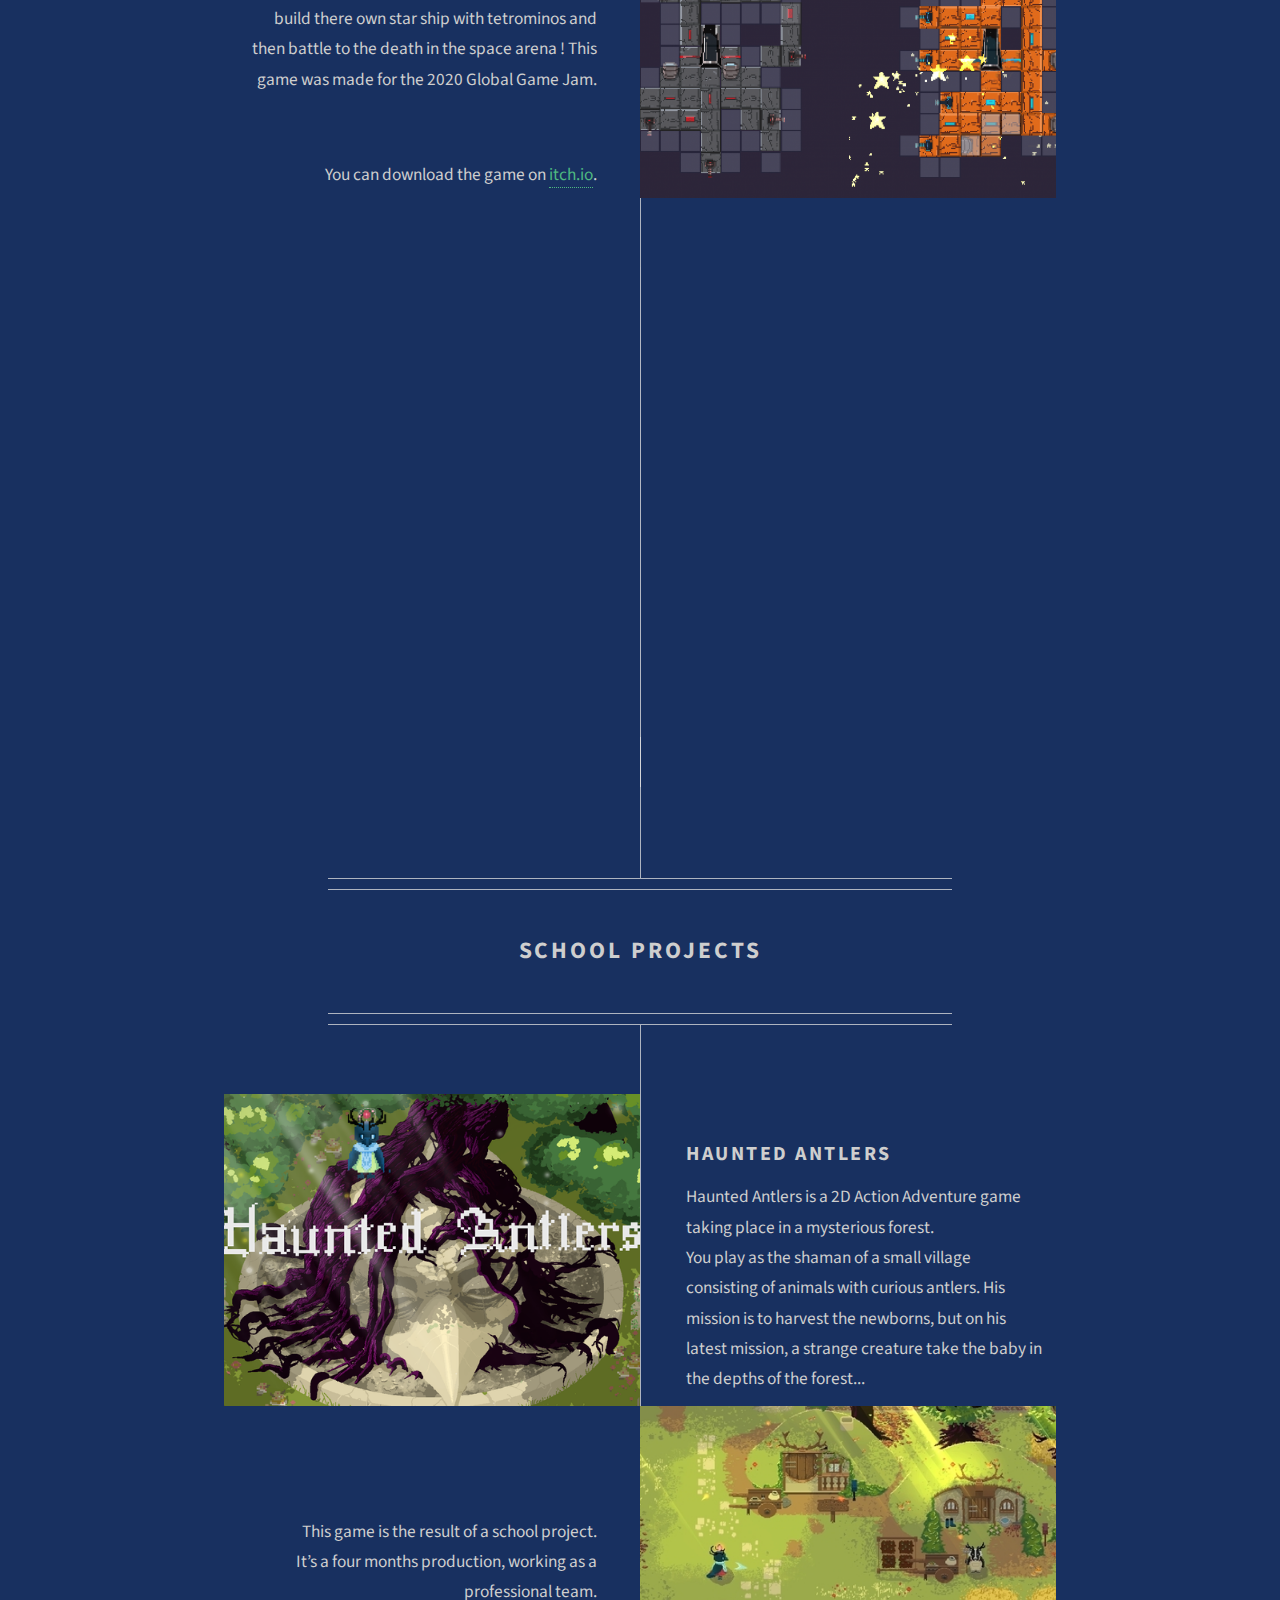
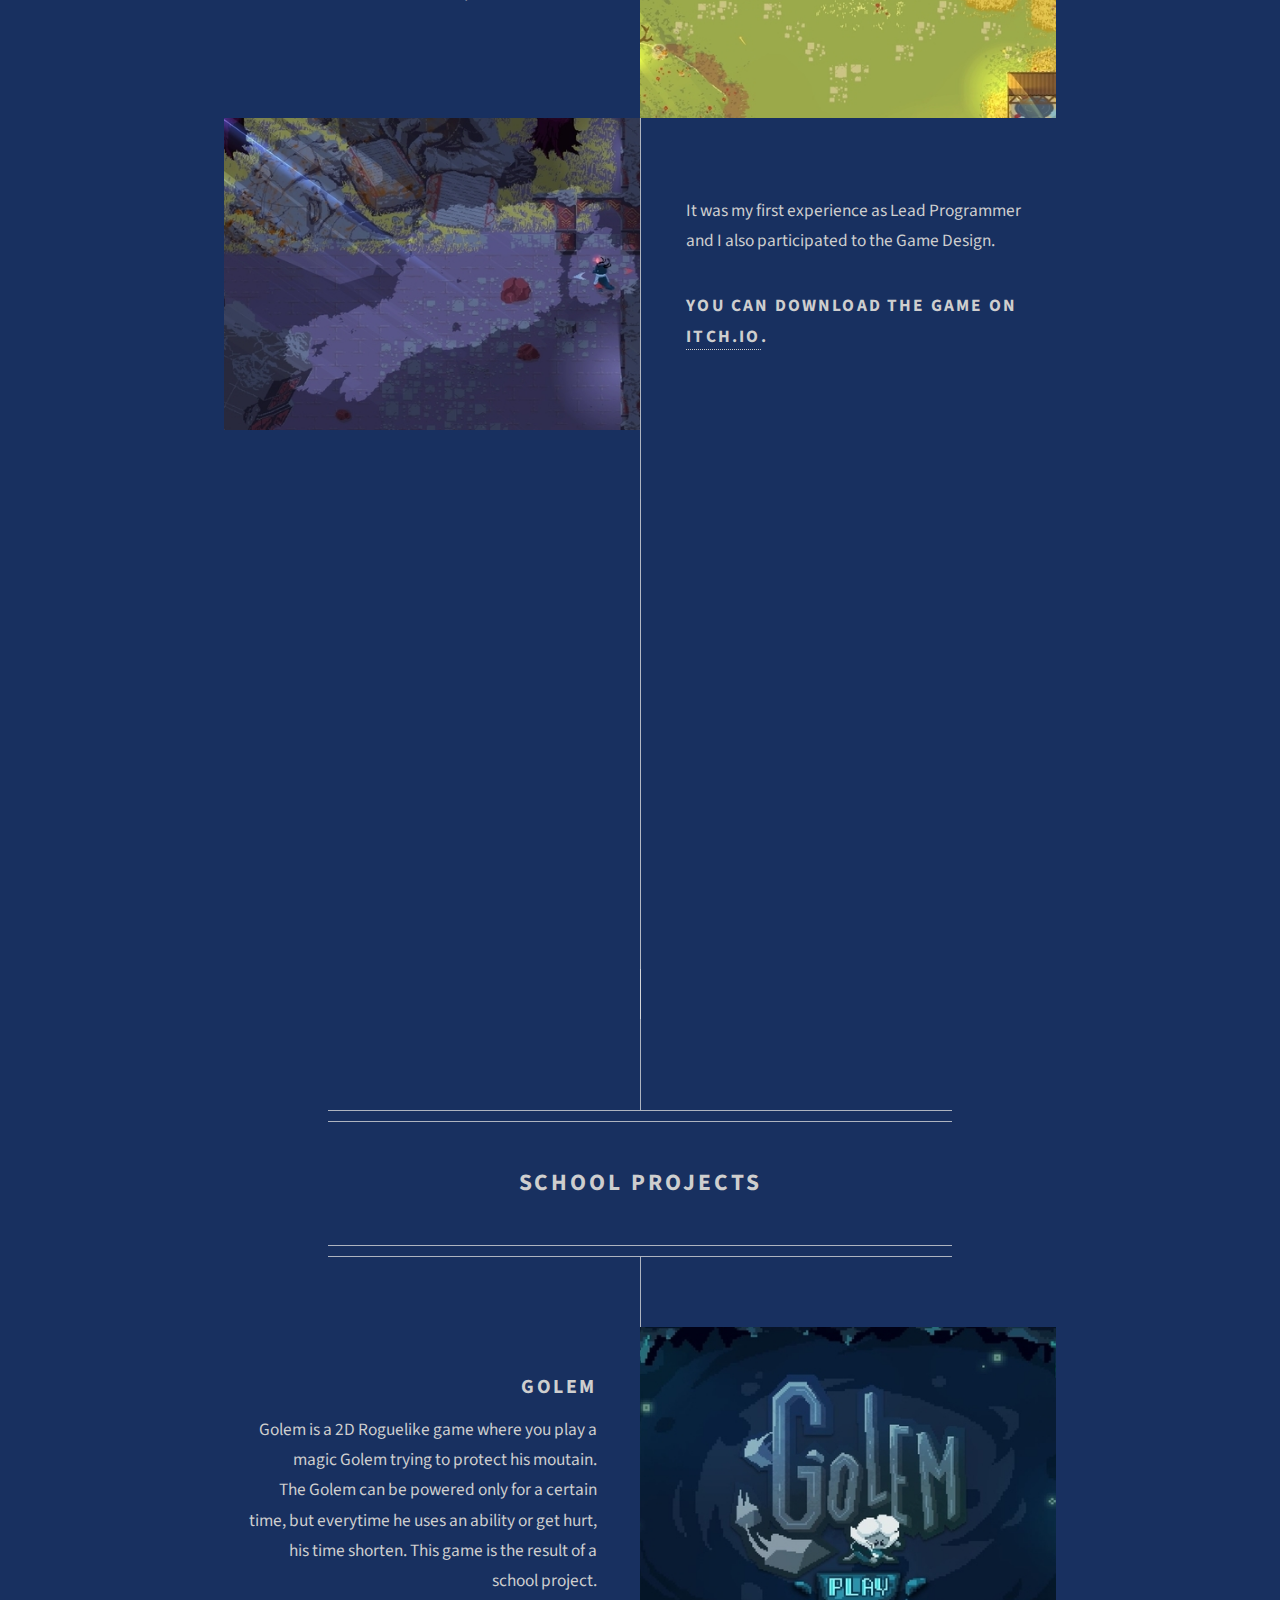
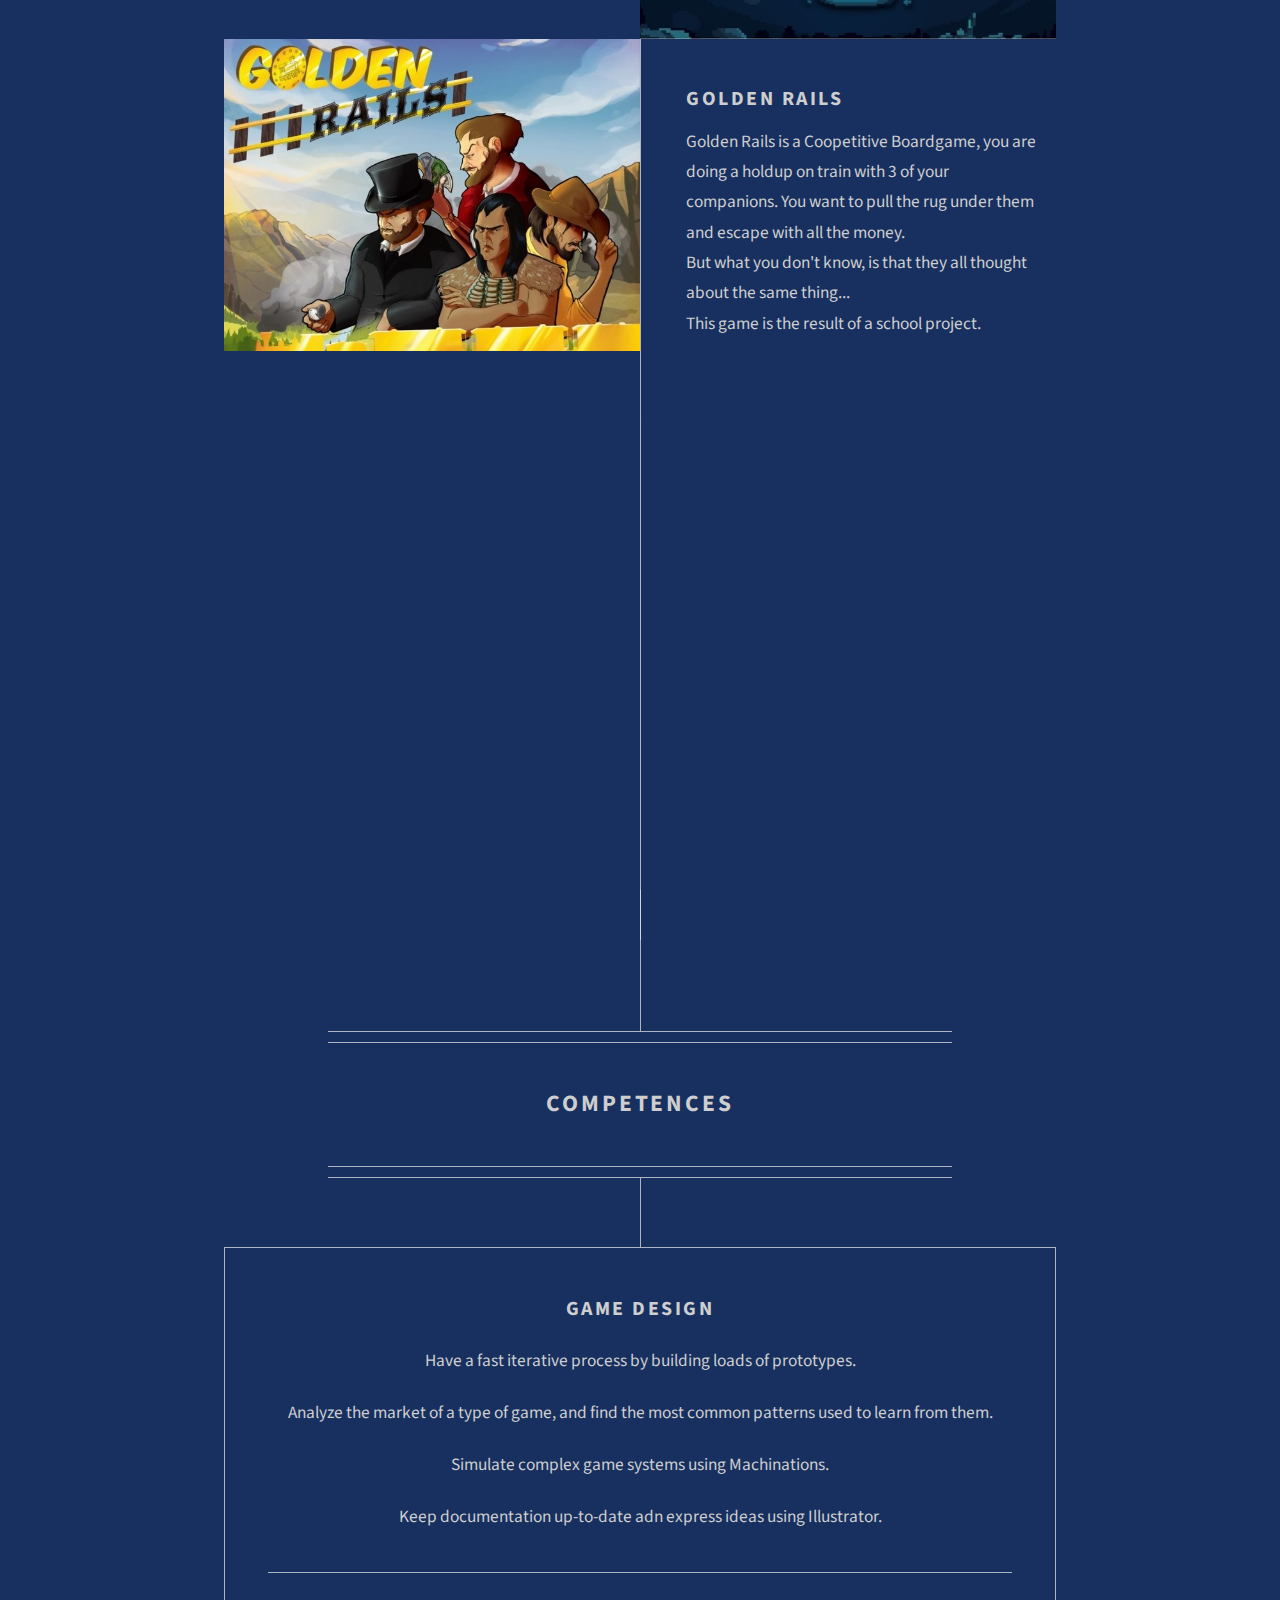
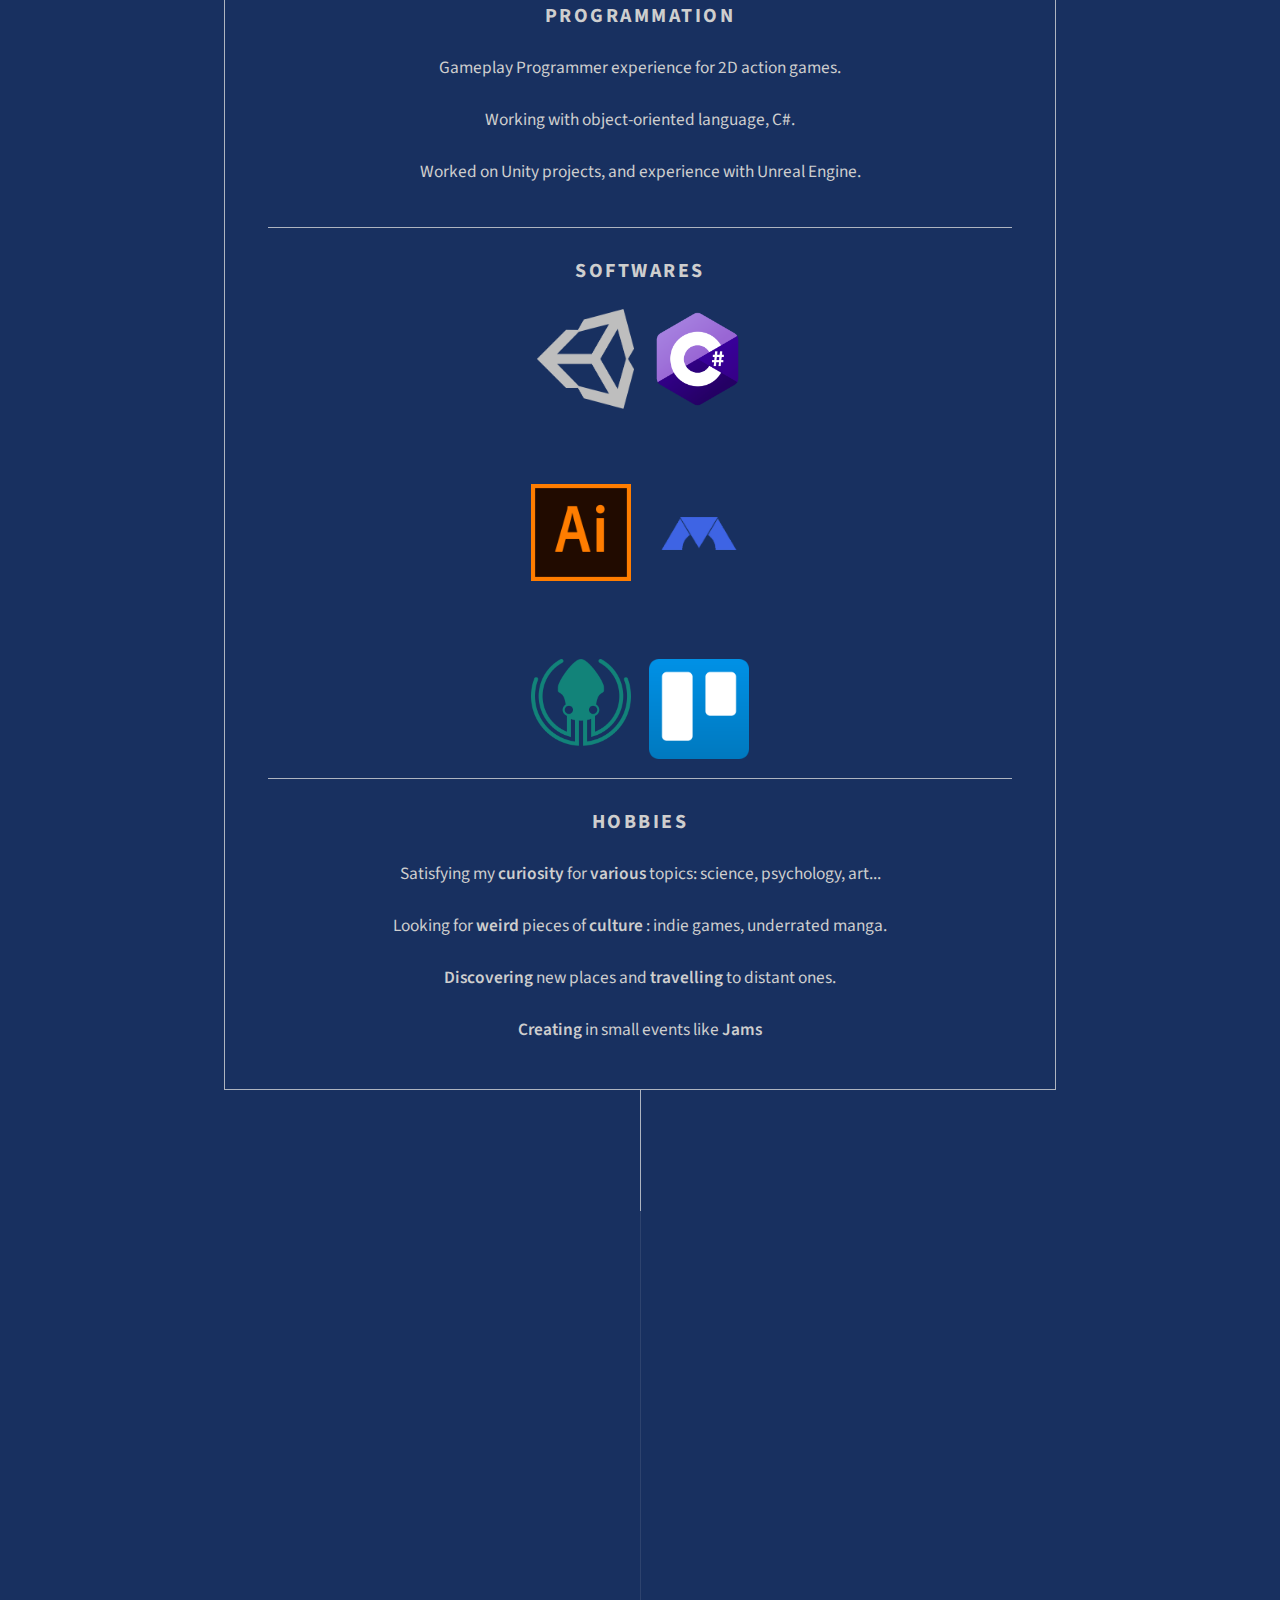
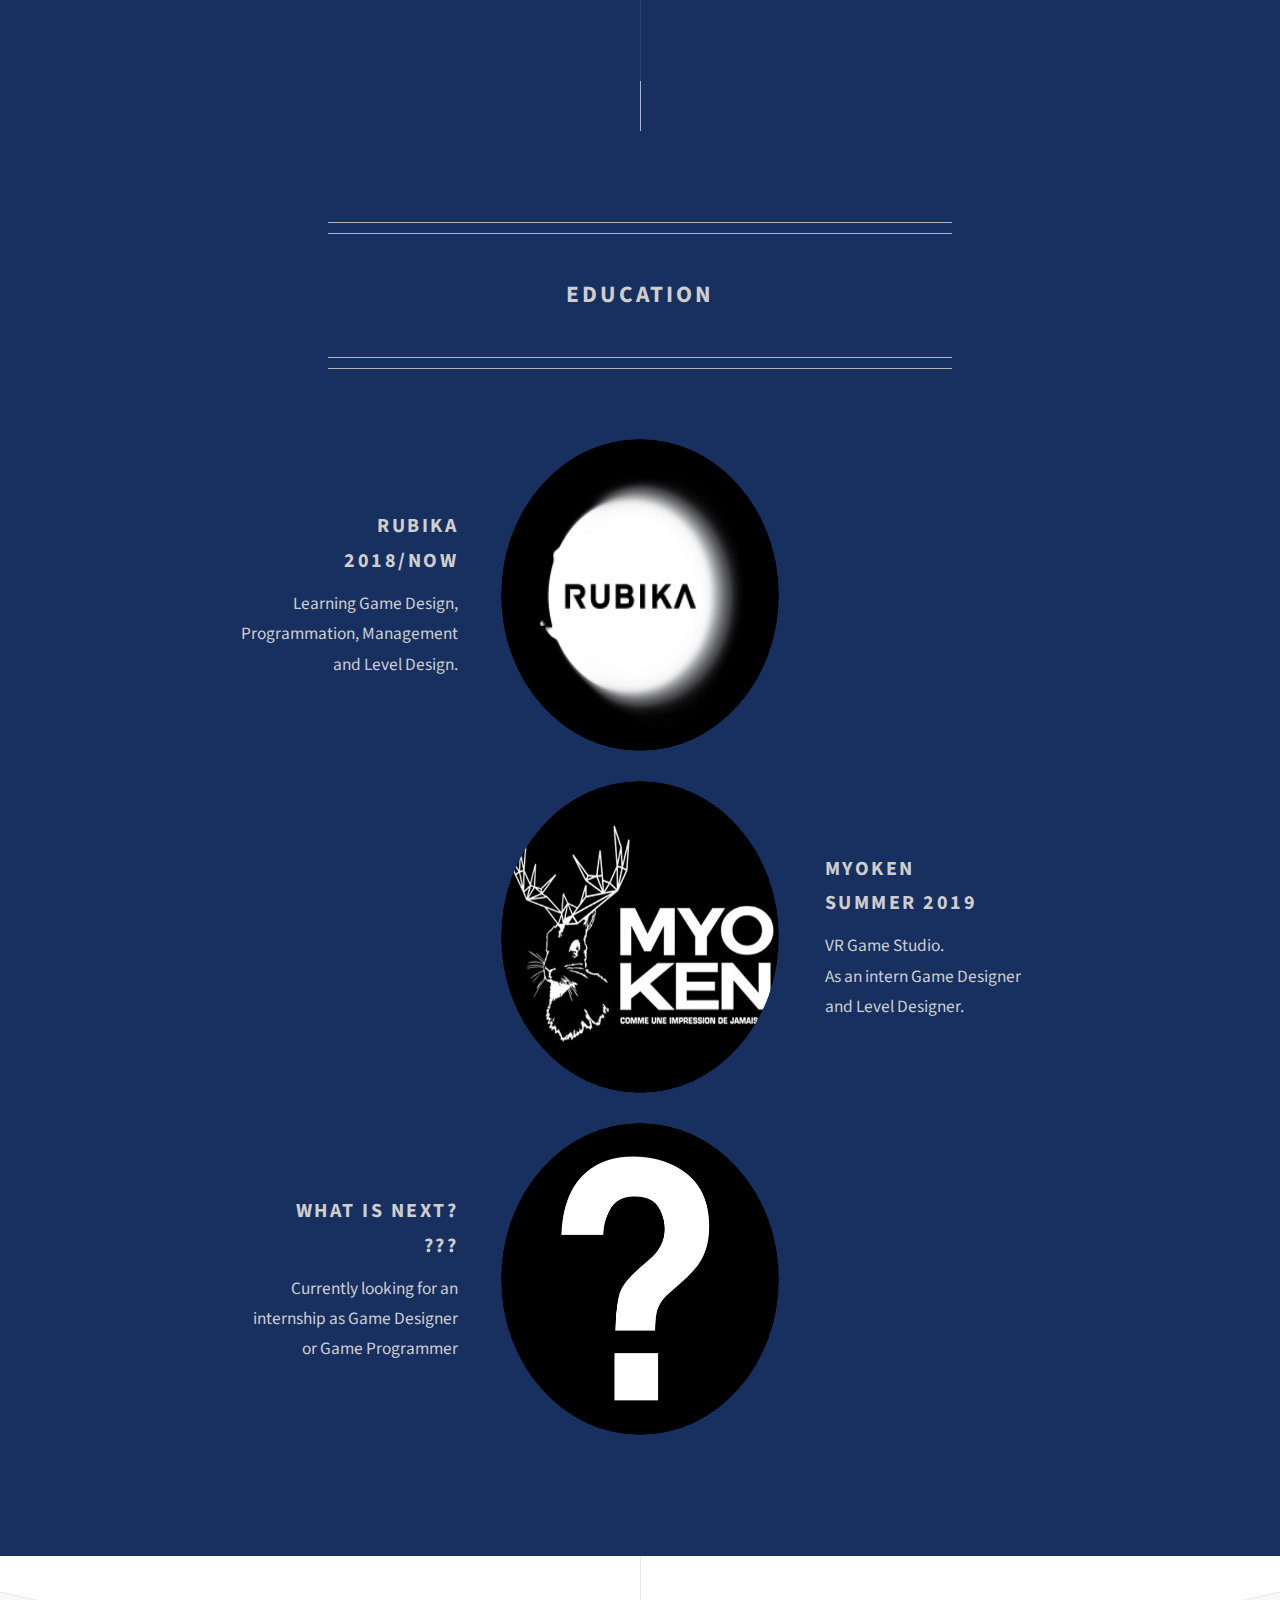
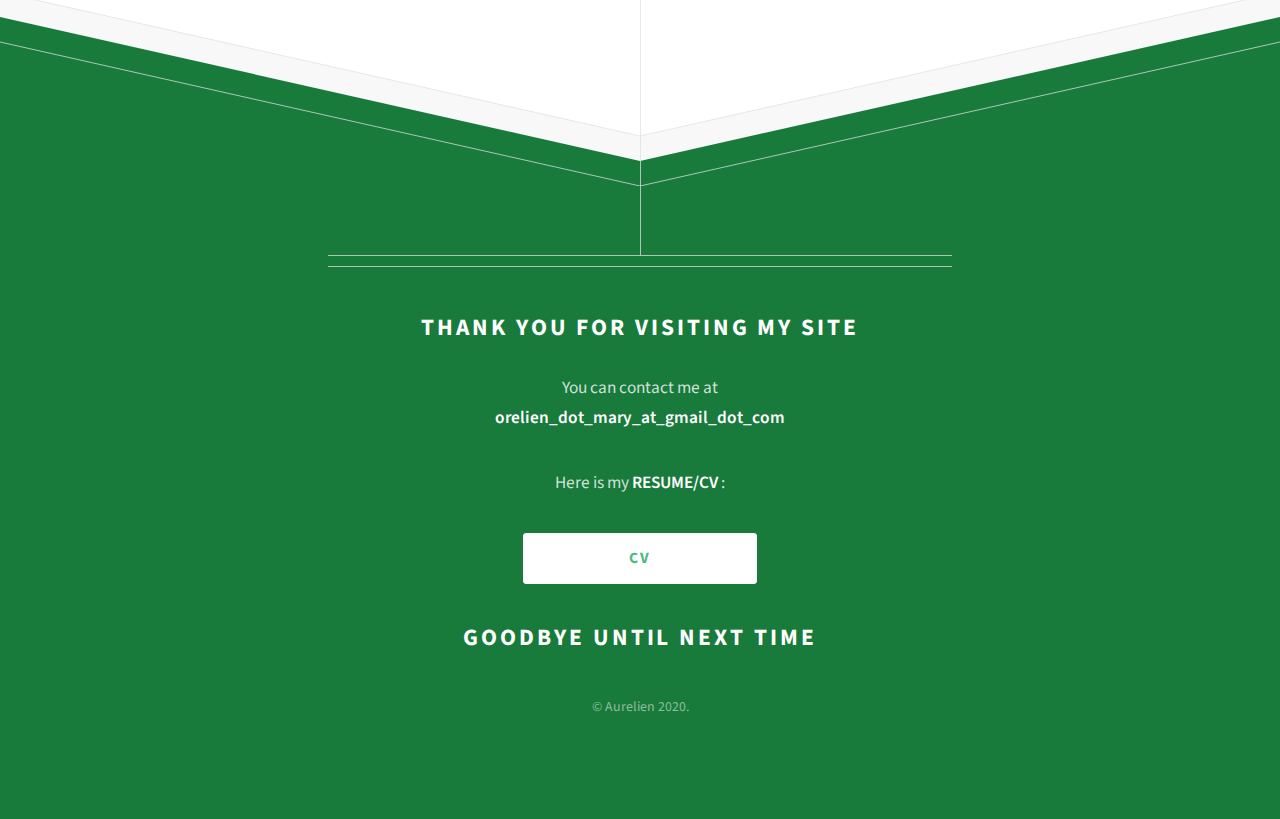
==== commit d20074fe: "Structure change" ====
--- a/index.html
+++ b/index.html
@@ -307,13 +307,13 @@
 
 		<!-- Header -->
 			<div id="fixed">
-				<h2><a href="#header">A/M</a> : <a href="#What I did">What I did</a> - <a href="#What I can do">What I can do</a> - <a href="#Where I learned">Where I learned</a> - <a href="#What else?">What else?</a></h2>
+				<h2><a href="#header">A/M</a> : <a href="#Personnal Projects">Personnal Projects</a> - <a href="#School Projects">School Projects</a> - <a href="#What I can do">Competences</a> - <a href="#Where I learned">Education</a> - <a href="#What else?">What else?</a></h2>
 			</div>
 
 			<div id="header">
 				<span class="logo fas fa-feather-alt"></span>
 				<h1>Hi. I am Aurélien Mary.
-				<br />Game Designer, Programmer</h1>
+				<br />Game Designer, Gameplay Programmer</h1>
 				</br>
 				<p>3rd Year Student at <strong>Rubika Supinfogame</strong>, worked on several projects as <strong>Lead Programmer</strong>. 
 				</br>Currently looking for an <strong>internship</strong> as <strong>Game Designer</strong> or <strong>Game Programmer</strong>. With possibility to work <strong>remotely</strong>. </p>
@@ -322,9 +322,9 @@
 		<!-- Main -->
 			<div id="main">
 				
-				<section id="What I did">
+				<section id="Personnal Projects">
 					<header class="major container medium">
-						<h2>What I did</h2>
+						<h2>Personnal Projects</h2>
 					</header>
 
 				<div class="box alt container">
@@ -346,8 +346,8 @@
 					<section class="feature left">
 						<a class="image icon solid fa-mobile-alt"><img style="max-width:100px;max-height:100px;width:auto;height:auto;" src="Package/images/AkumaPic2.png" alt="" /></a>
 						<div class="content">
-							<p>I was Lead Programmer and participated to the Game Design.
-							</br>You can download the game on <a href="https://argonot.itch.io/akuma">itch.io</a>.</p>
+							<p>I was Lead Programmer and participated to the Game Design.</p>
+							<h4>You can download the game on <a href="https://argonot.itch.io/akuma">itch.io</a>.</h4>
 						</div>
 					</section>
 					
@@ -361,6 +361,46 @@
 			<br/>
 			
 			<section id="What I did">
+			
+					<header class="major container medium">
+						<h2>Personnal Projects</h2>
+					</header>
+
+				<div class="box alt container">
+					<section class="feature left">
+						<a class="image icon solid fa-feather"><img style="max-width:100px;max-height:100px;width:auto;height:auto;" src="Package/images/NeonEsper.png" alt="" /></a>
+						<div class="content">
+							<h3>Neon Esper</h3>
+							<p>Neon Esper is a 2D top-down Action versus game with Neon style graphics. Your attacks stay on the map as traps that you can activate later. Use this moveset to outsmart your friend ! 
+							<br/>It's a 3 weeks side project where I did everything, I wanted to try to do a local multiplayer game.</p>
+							<br/>You can download the game on <a href="https://aurelien-mary.itch.io/neon-esper">itch.io</a>.</p>
+						</div>
+					</section>
+					<section class="feature right">
+						<a class="image icon solid fa-code"><img style="max-width:100px;max-height:100px;width:auto;height:auto;" src="Package/images/TetraBot.png" alt="" /></a>
+						<div class="content">
+							<h3>Tetrabot</h3>
+							<p>Tetrabot is a Battle Puzzle game where two player build there own star ship with tetrominos and then battle to the death in the space arena !
+							This game was made for the 2020 Global Game Jam.</p>
+							<br/>You can download the game on <a href="https://argonot.itch.io/tetrabot">itch.io</a>.</p>
+						</div>
+					</section>
+					
+					
+				</div>
+				</section>
+				
+				<div id="header-alt2">
+			</div>
+			<br/>
+			<br/>
+			<br/>
+			
+			<section id="School Projects">
+
+					<header class="major container medium">
+						<h2>School Projects</h2>
+					</header>
 
 				<div class="box alt container">
 					<section class="feature left">
@@ -381,15 +421,16 @@
 					<section class="feature left">
 						<a class="image icon solid fa-mobile-alt"><img style="max-width:100px;max-height:100px;width:auto;height:auto;" src="Package/images/HauntedAntlers14.jpg" alt="" /></a>
 						<div class="content">
-							<p>It was my first experience as Lead Programmer and I also participated to the Game Design.
-							</br>You can download the game on <a href="https://aurelien-mary.itch.io/haunted-antlers?secret=BUJKWCpMAippcteFpSI0CQS0">itch.io</a>.</p>
-						</div>
-					</section>
+							<p>It was my first experience as Lead Programmer and I also participated to the Game Design.</p>
+							<h4>You can download the game on <a href="https://aurelien-mary.itch.io/haunted-antlers?secret=BUJKWCpMAippcteFpSI0CQS0">itch.io</a>.</h4>
+						</div>
+					</section>
+					
 					
 				</div>
 				</section>
 				
-				<div id="header-alt2">
+				<div id="header-alt3">
 			</div>
 			<br/>
 			<br/>
@@ -397,16 +438,11 @@
 			
 			<section id="What I did">
 
+					<header class="major container medium">
+						<h2>School Projects</h2>
+					</header>
+					
 				<div class="box alt container">
-					<section class="feature left">
-						<a class="image icon solid fa-feather"><img style="max-width:100px;max-height:100px;width:auto;height:auto;" src="Package/images/NeonEsper.png" alt="" /></a>
-						<div class="content">
-							<h3>Neon Esper</h3>
-							<p>Neon Esper is a 2D top-down Action versus game with Neon style graphics. Your attacks stay on the map as traps that you can activate later. Use this moveset to outsmart your friend ! 
-							<br/>It's a 3 weeks side project where I did everything, I wanted to try to do a local multiplayer game.
-							<br/>You can download the game on <a href="https://aurelien-mary.itch.io/neon-esper">itch.io</a>.</p>
-						</div>
-					</section>
 					<section class="feature right">
 						<a class="image icon solid fa-code"><img style="max-width:100px;max-height:100px;width:auto;height:auto;" src="Package/images/Golem.jpg" alt="" /></a>
 						<div class="content">
@@ -424,15 +460,7 @@
 							</br>This game is the result of a school project.</p>
 						</div>
 					</section>
-					<section class="feature right">
-						<a class="image icon solid fa-code"><img style="max-width:100px;max-height:100px;width:auto;height:auto;" src="Package/images/TetraBot.png" alt="" /></a>
-						<div class="content">
-							<h3>Tetrabot</h3>
-							<p>Tetrabot is a Battle Puzzle game where two player build there own star ship with tetrominos and then battle to the death in the space arena !
-							This game was made for the 2020 Global Game Jam.
-							<br/>You can download the game on <a href="https://argonot.itch.io/tetrabot">itch.io</a>.</p>
-						</div>
-					</section>
+					
 					
 				</div>
 				</section>
@@ -445,7 +473,7 @@
 			
 			<section id="What I can do">
 				<header class="major container medium">
-					<h2>What I can do</h2>
+					<h2>Competences</h2>
 				</header>
 
 				
@@ -481,7 +509,7 @@
 						</header>
 						<ul class="actions special">
 							<li><img style="max-width:100px;max-height:100px;width:auto;height:auto;" src="Package/images/Unity.png" alt="" /></li>
-							<li><img style="max-width:100px;max-height:100px;width:auto;height:auto;" src="Package/images/UnrealEngine.png" alt="" /></li>
+							<!-- <li><img style="max-width:100px;max-height:100px;width:auto;height:auto;" src="Package/images/UnrealEngine.png" alt="" /></li> -->
 							<li><img style="max-width:100px;max-height:100px;width:auto;height:auto;" src="Package/images/Csharp.png" alt="" /></li>
 							<!-- <li><img style="max-width:100px;max-height:100px;width:auto;height:auto;" src="Package/images/SourceTree.png" alt="" /></li> -->
 						</ul>
@@ -680,7 +708,7 @@
 					
 			<section id="Where I learned">
 				<header class="major container medium">
-					<h2>Where I learned</h2>
+					<h2>Education</h2>
 				</header>
 
 				
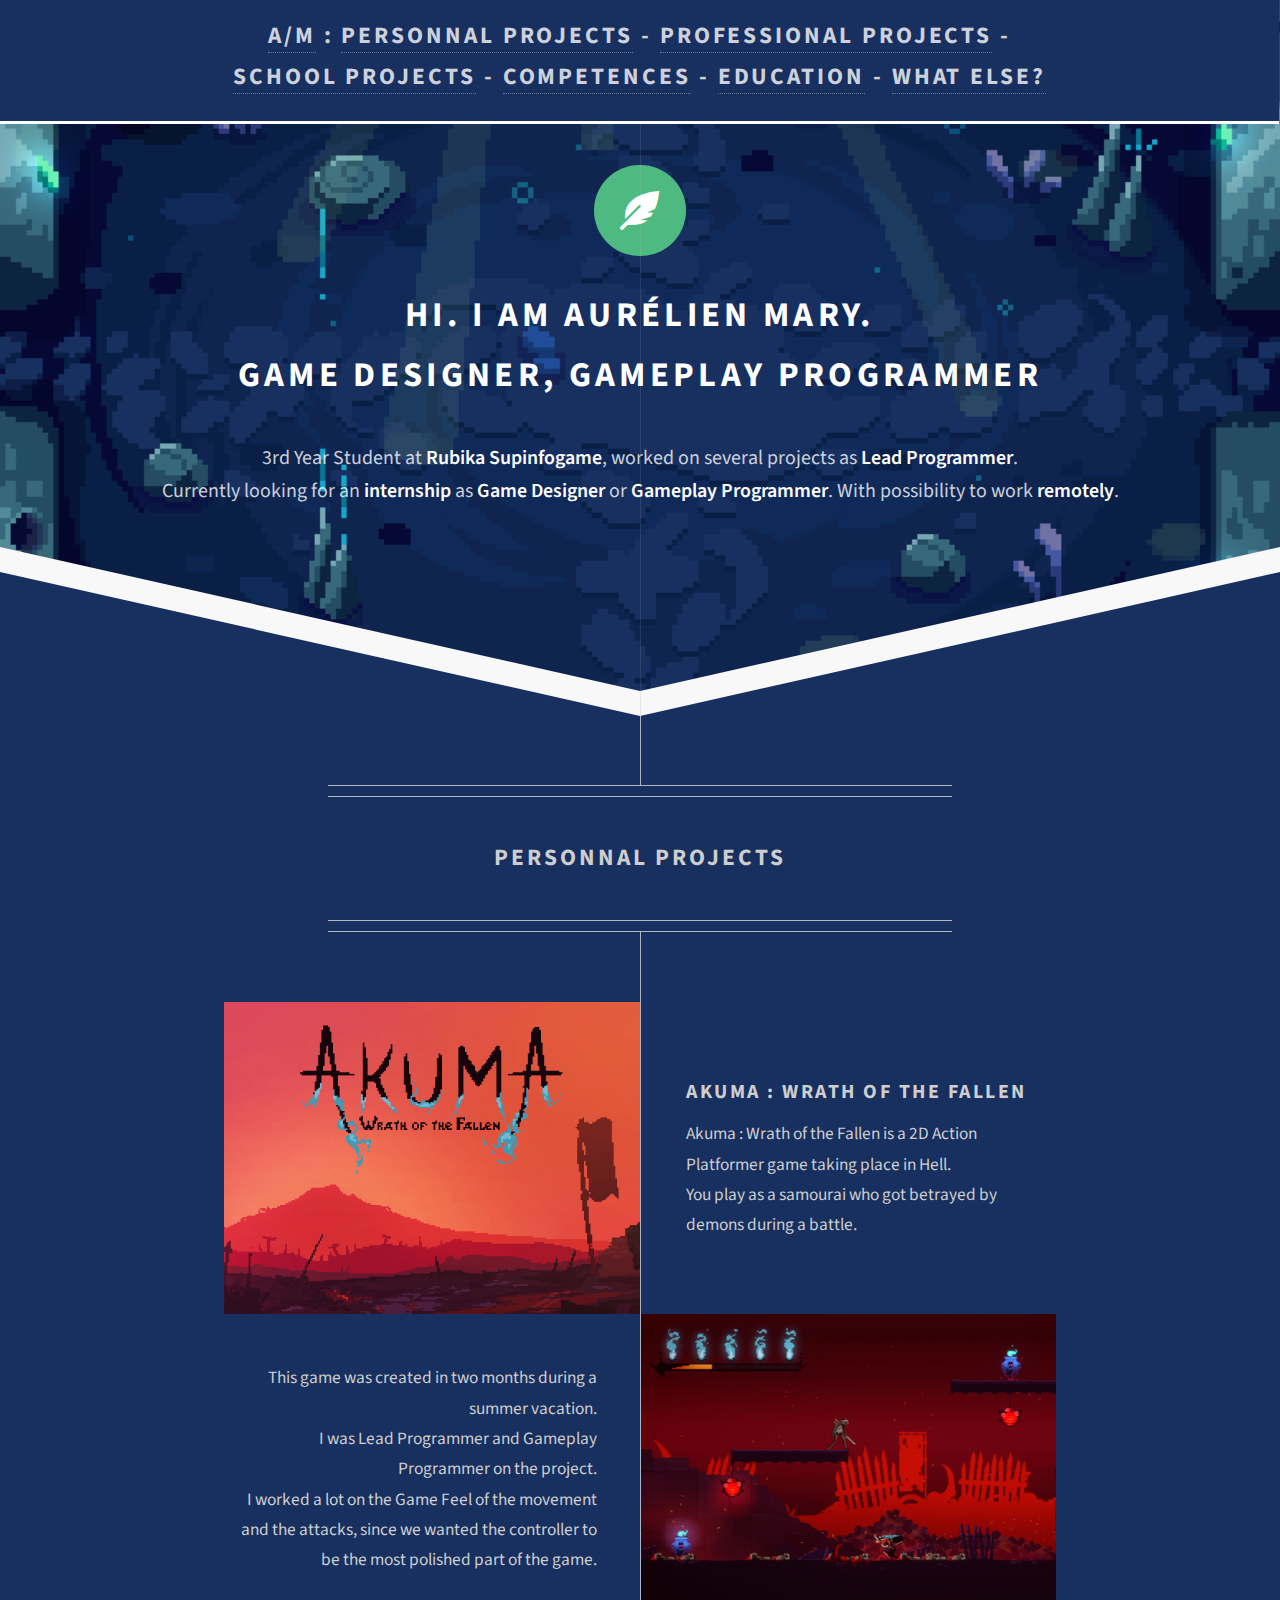
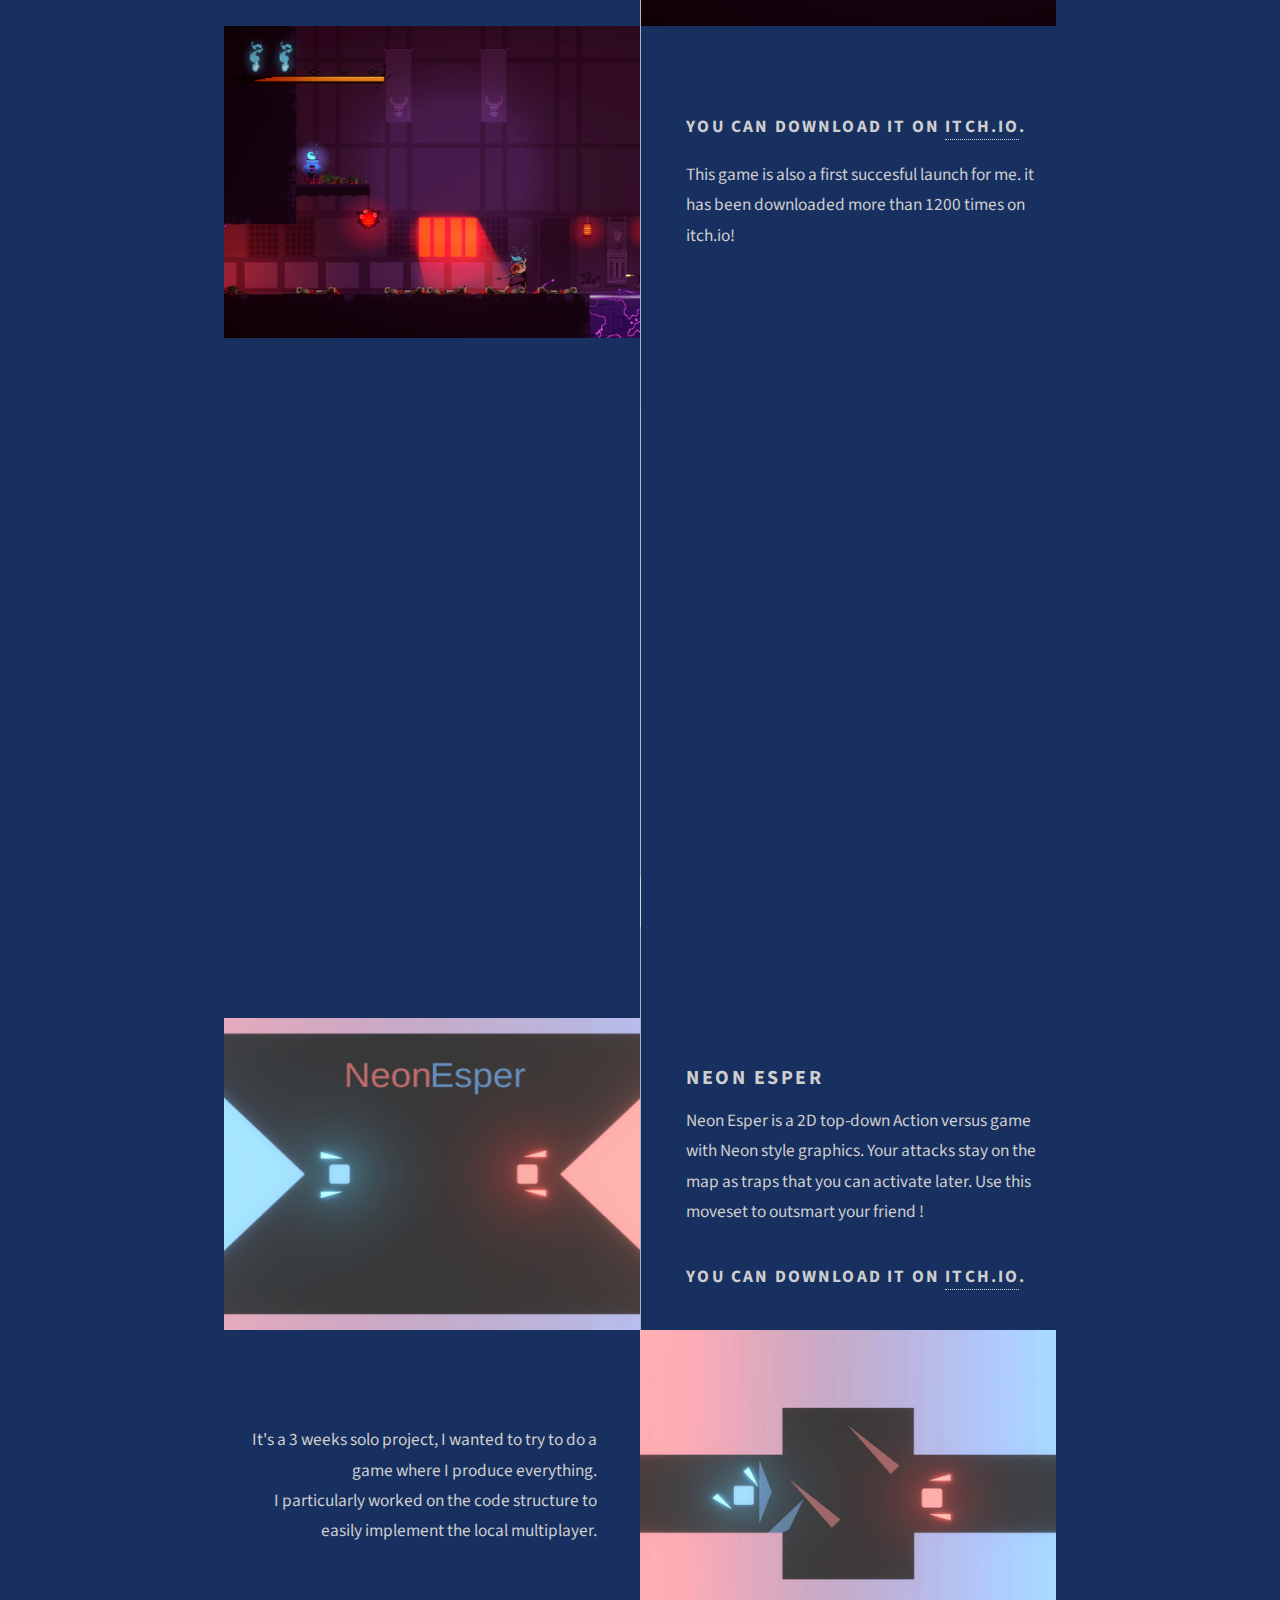
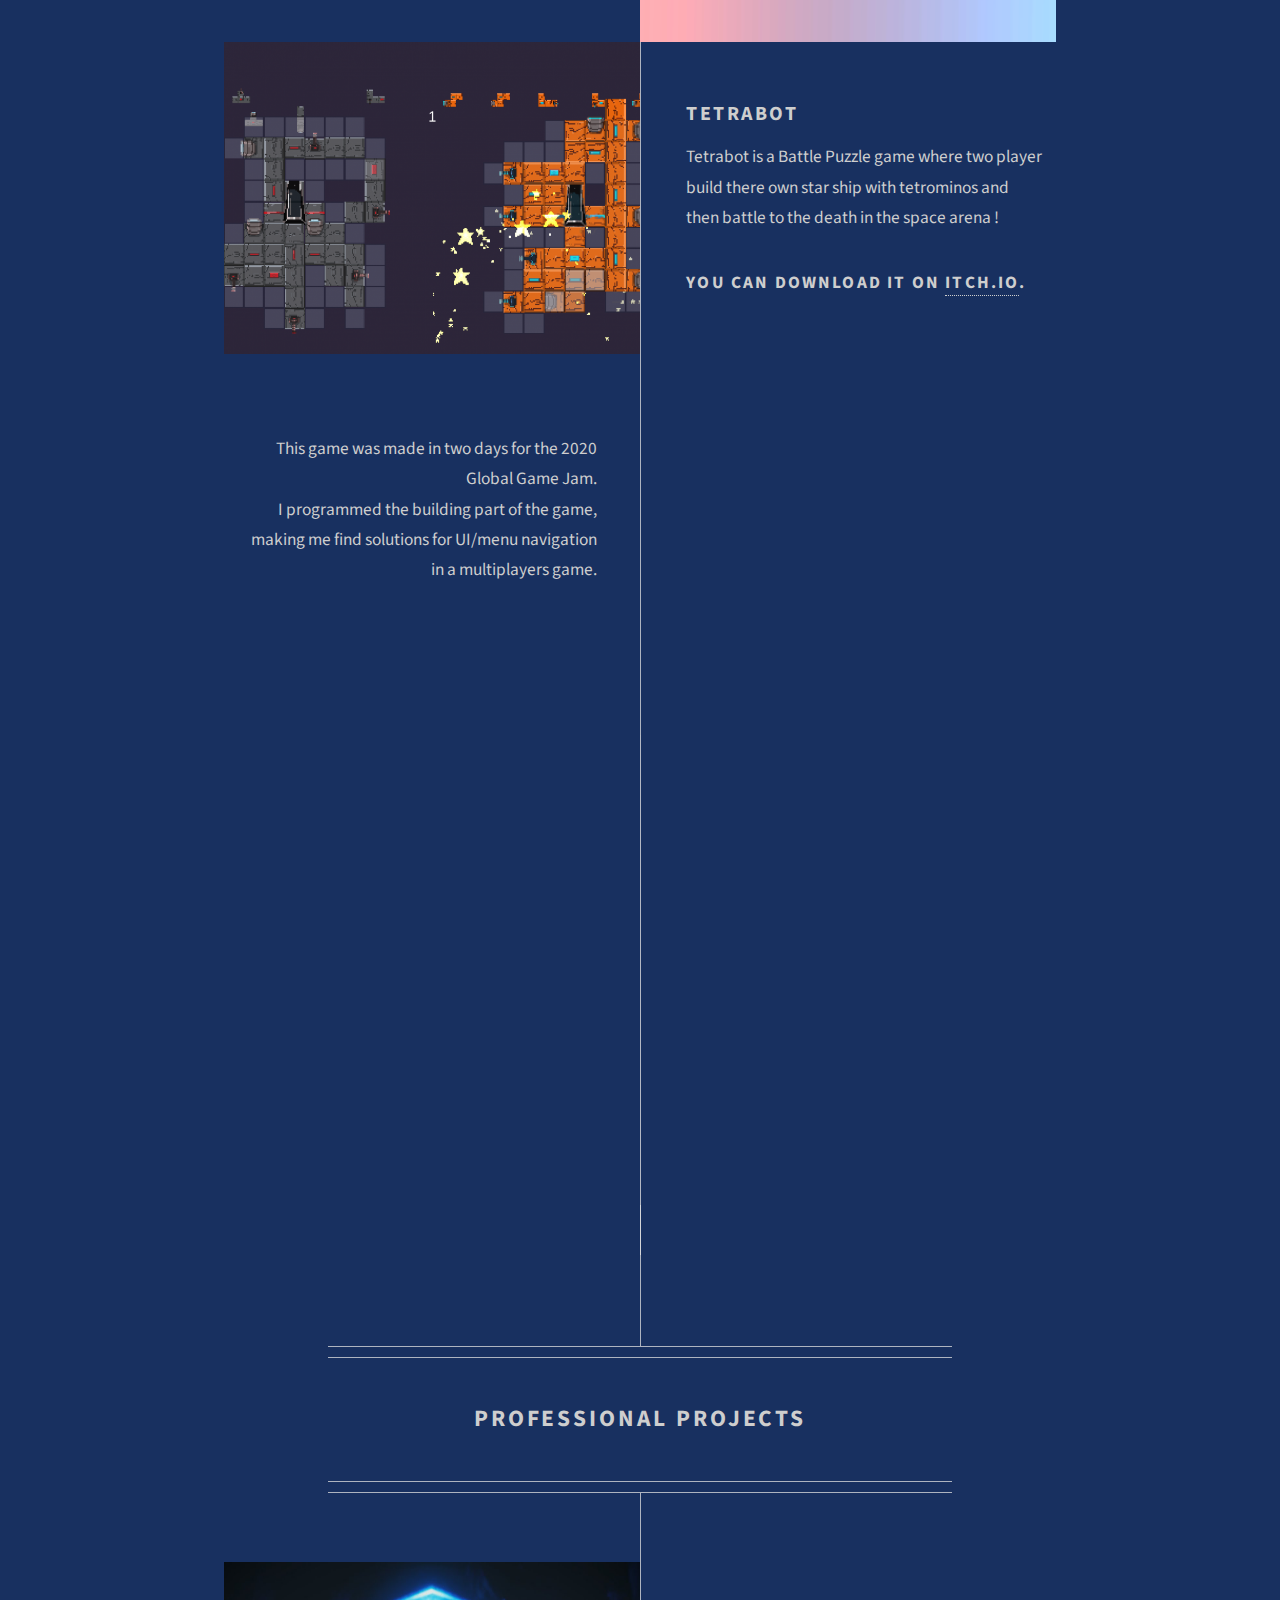
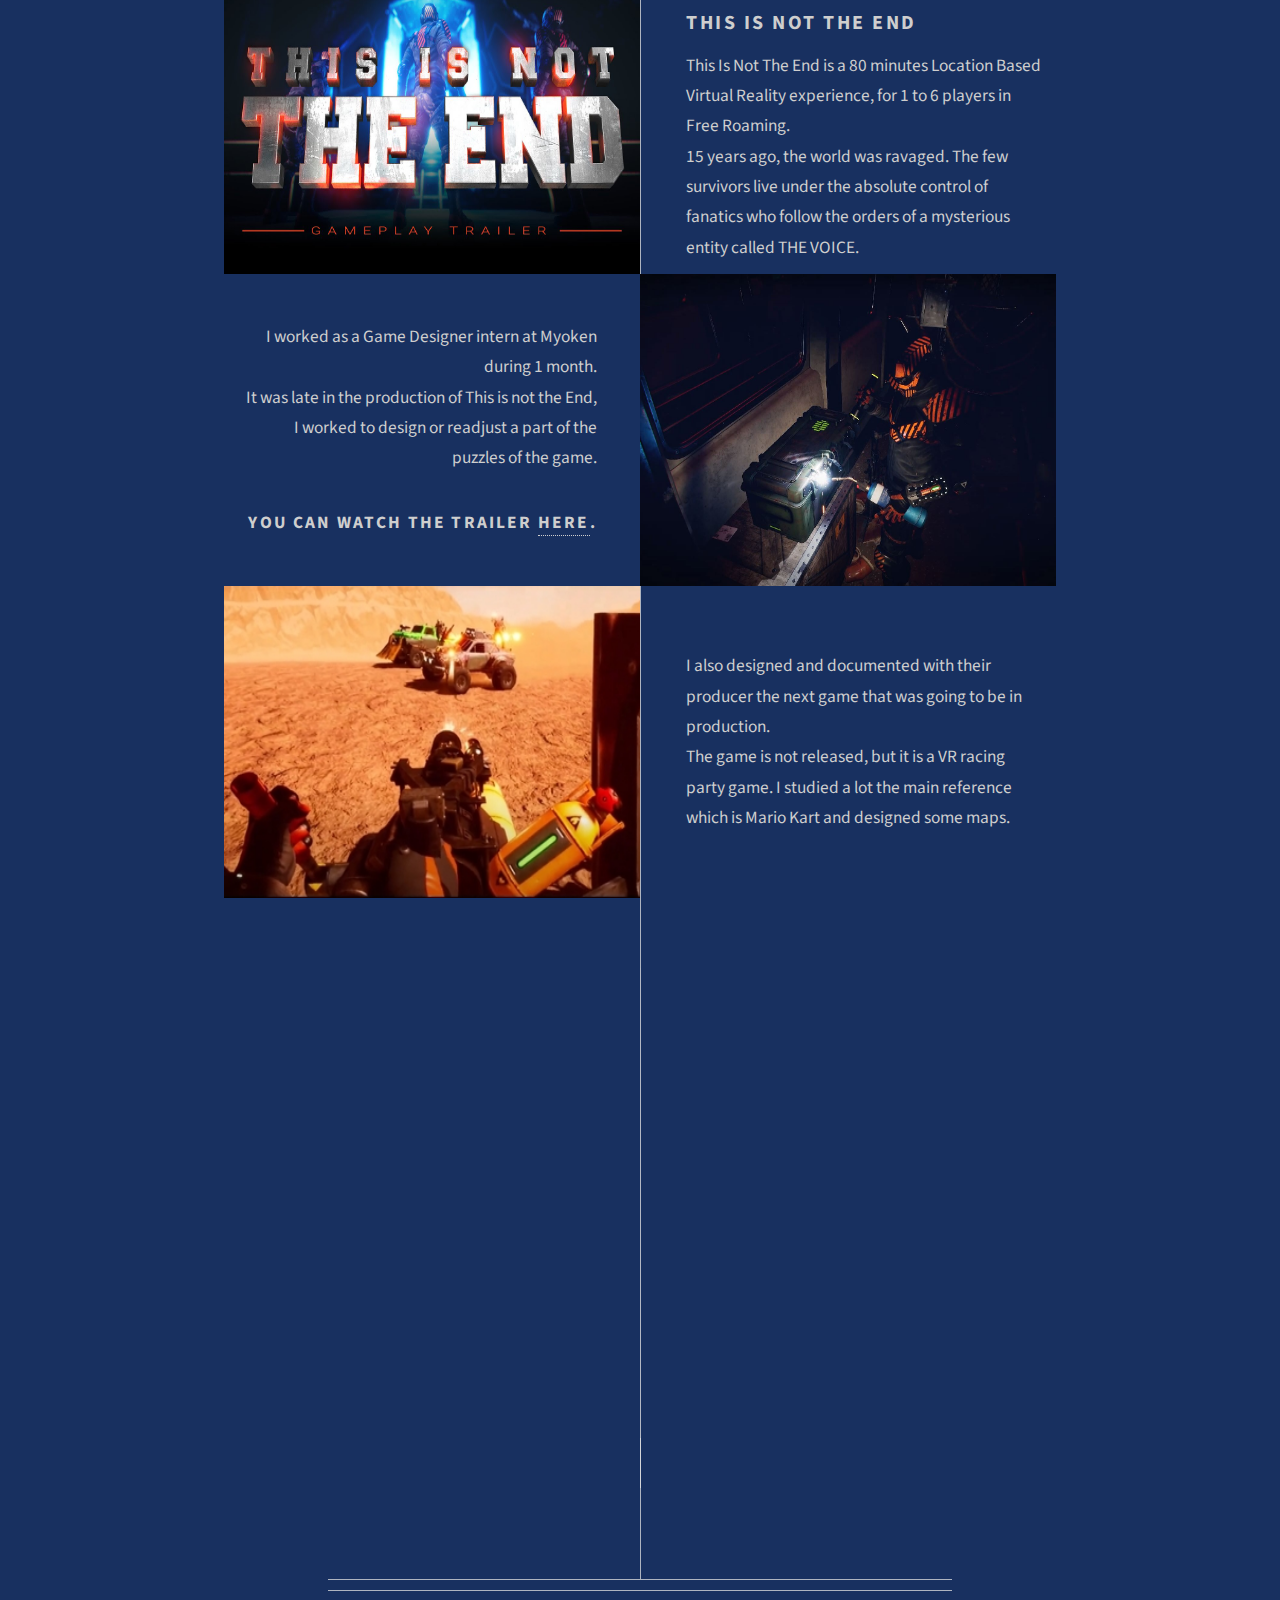
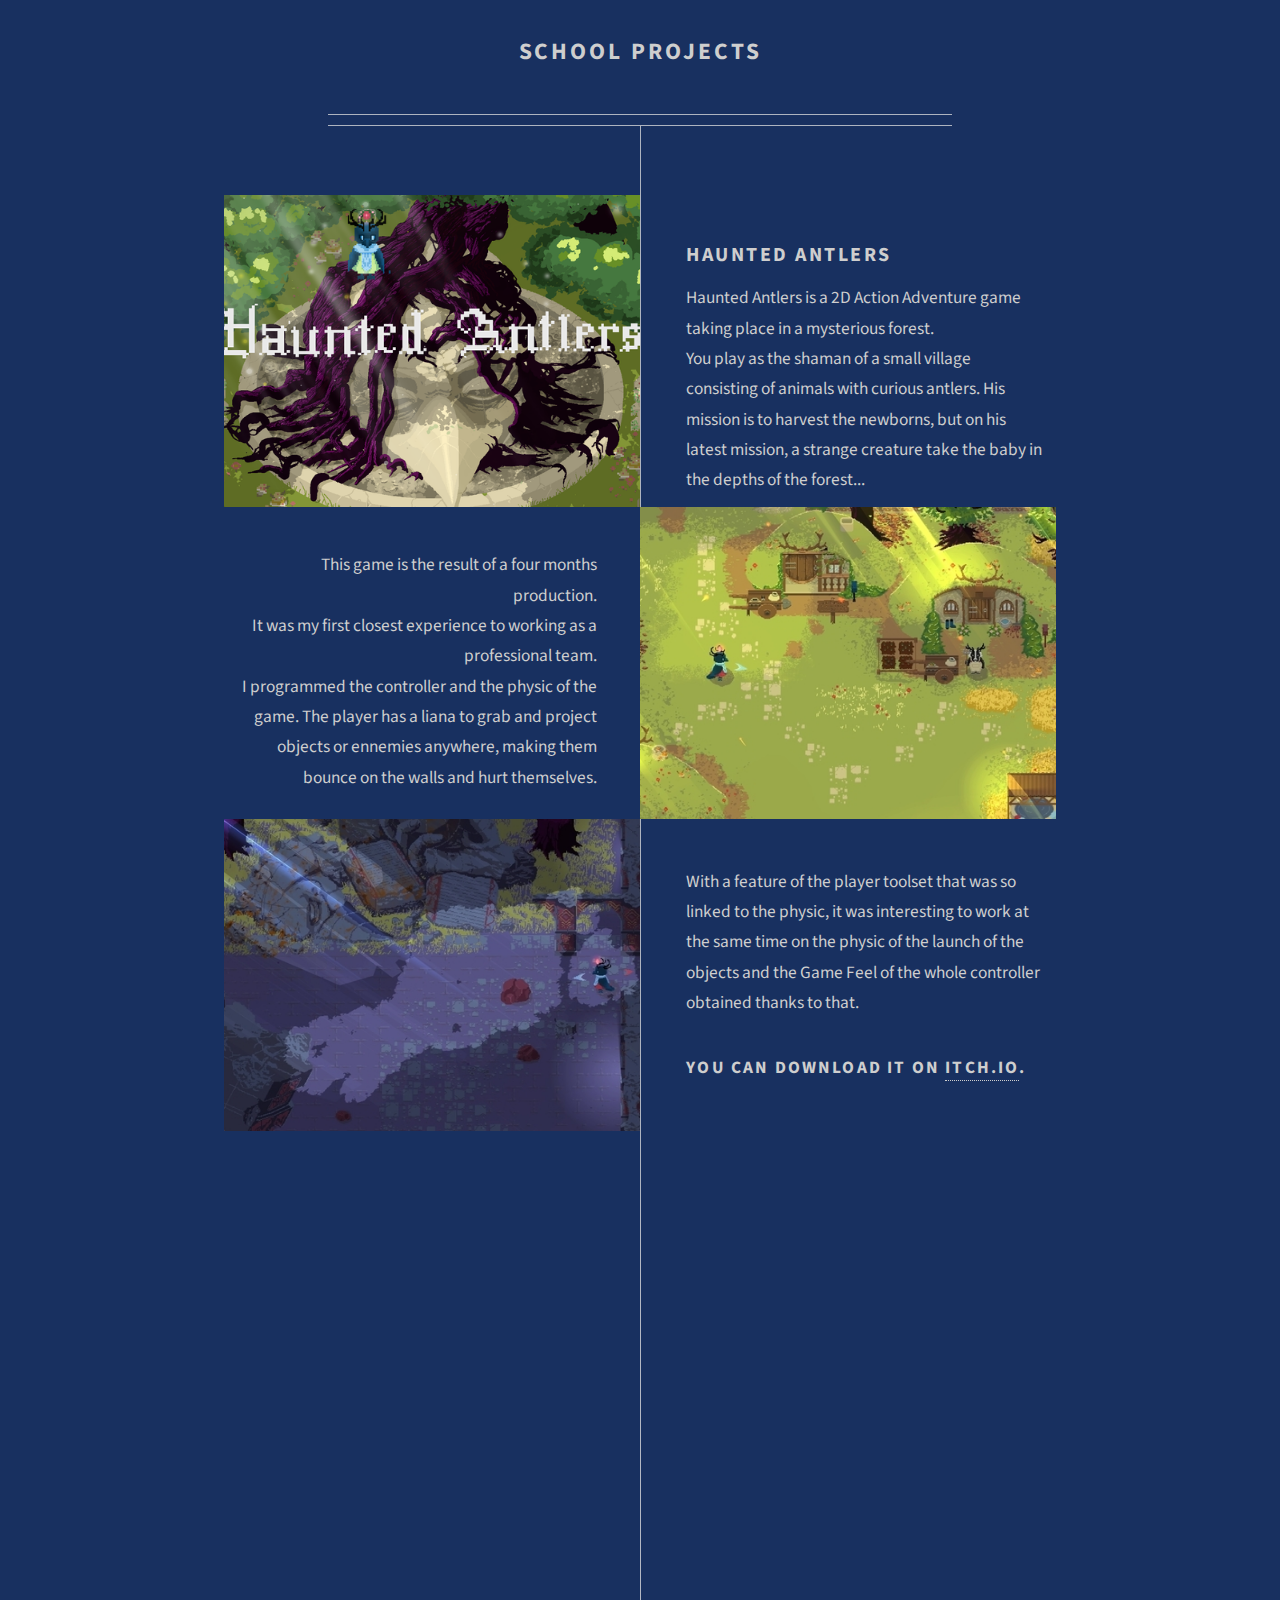
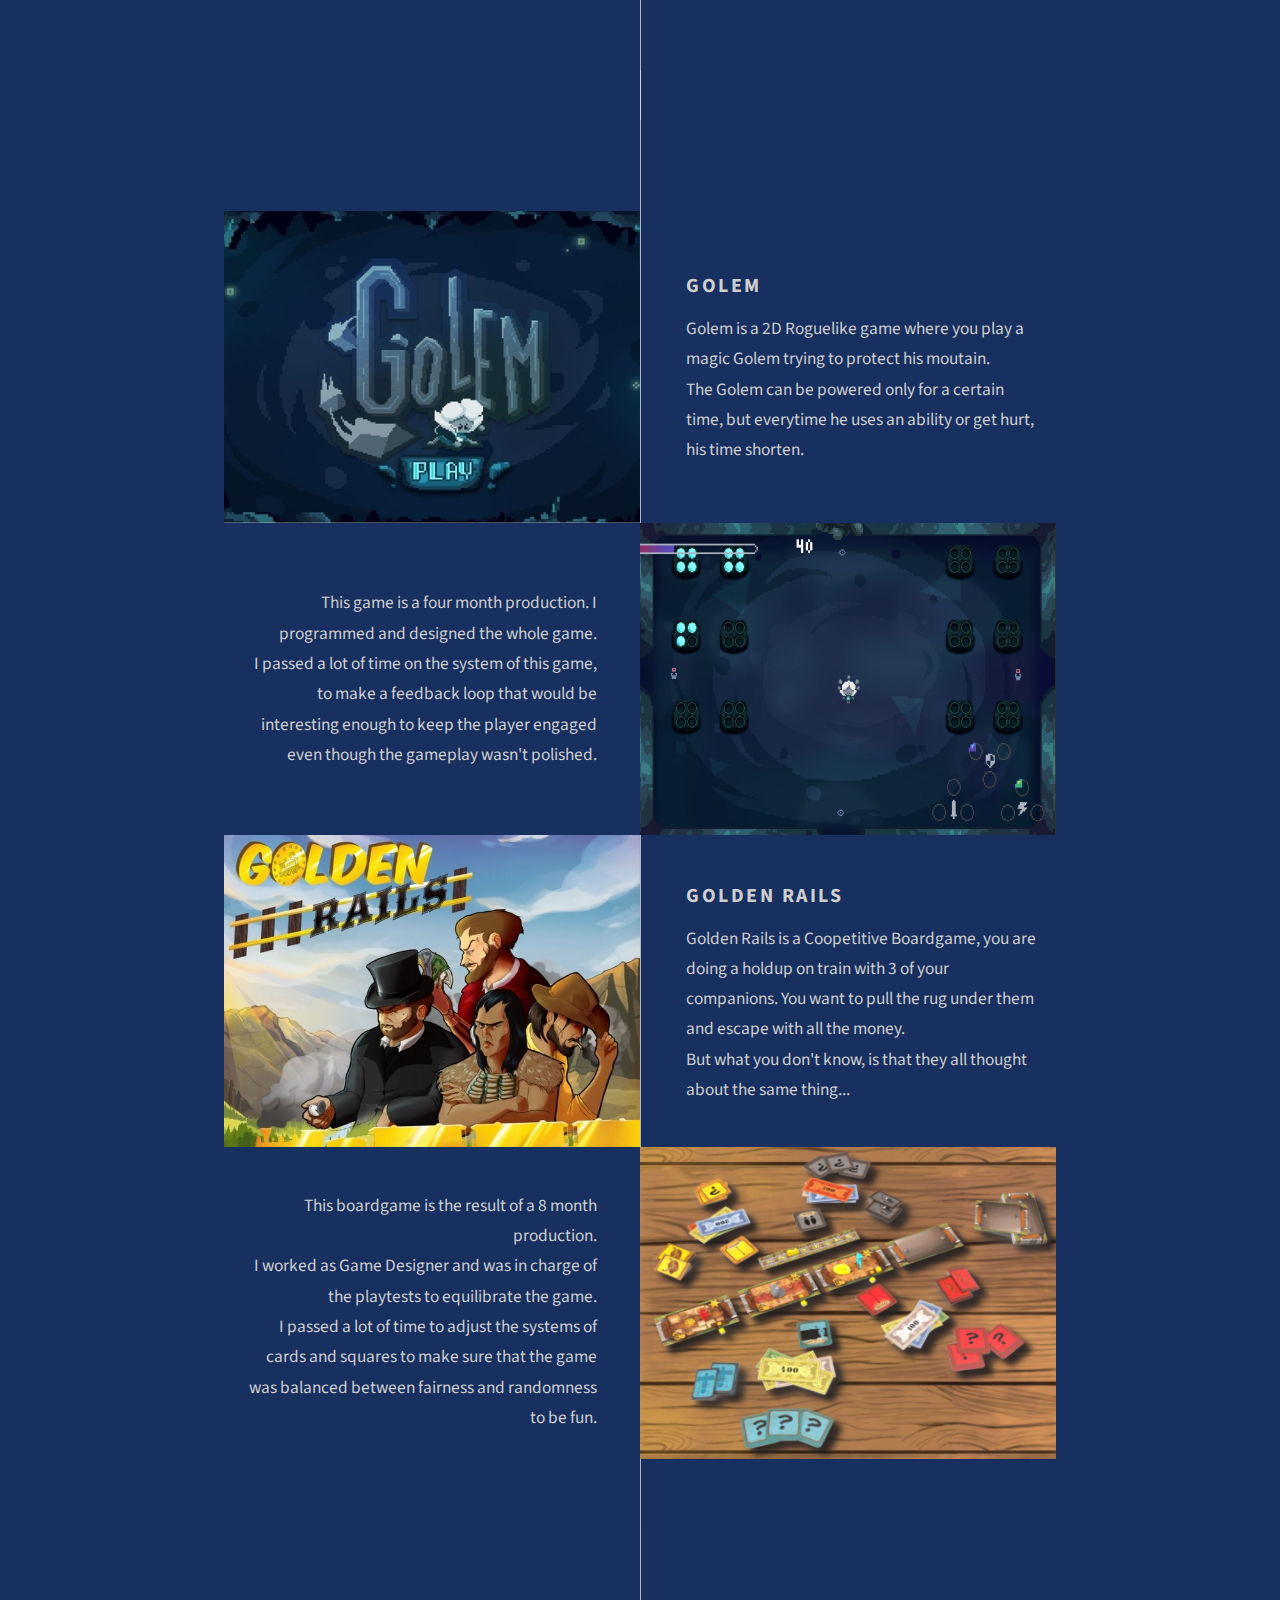
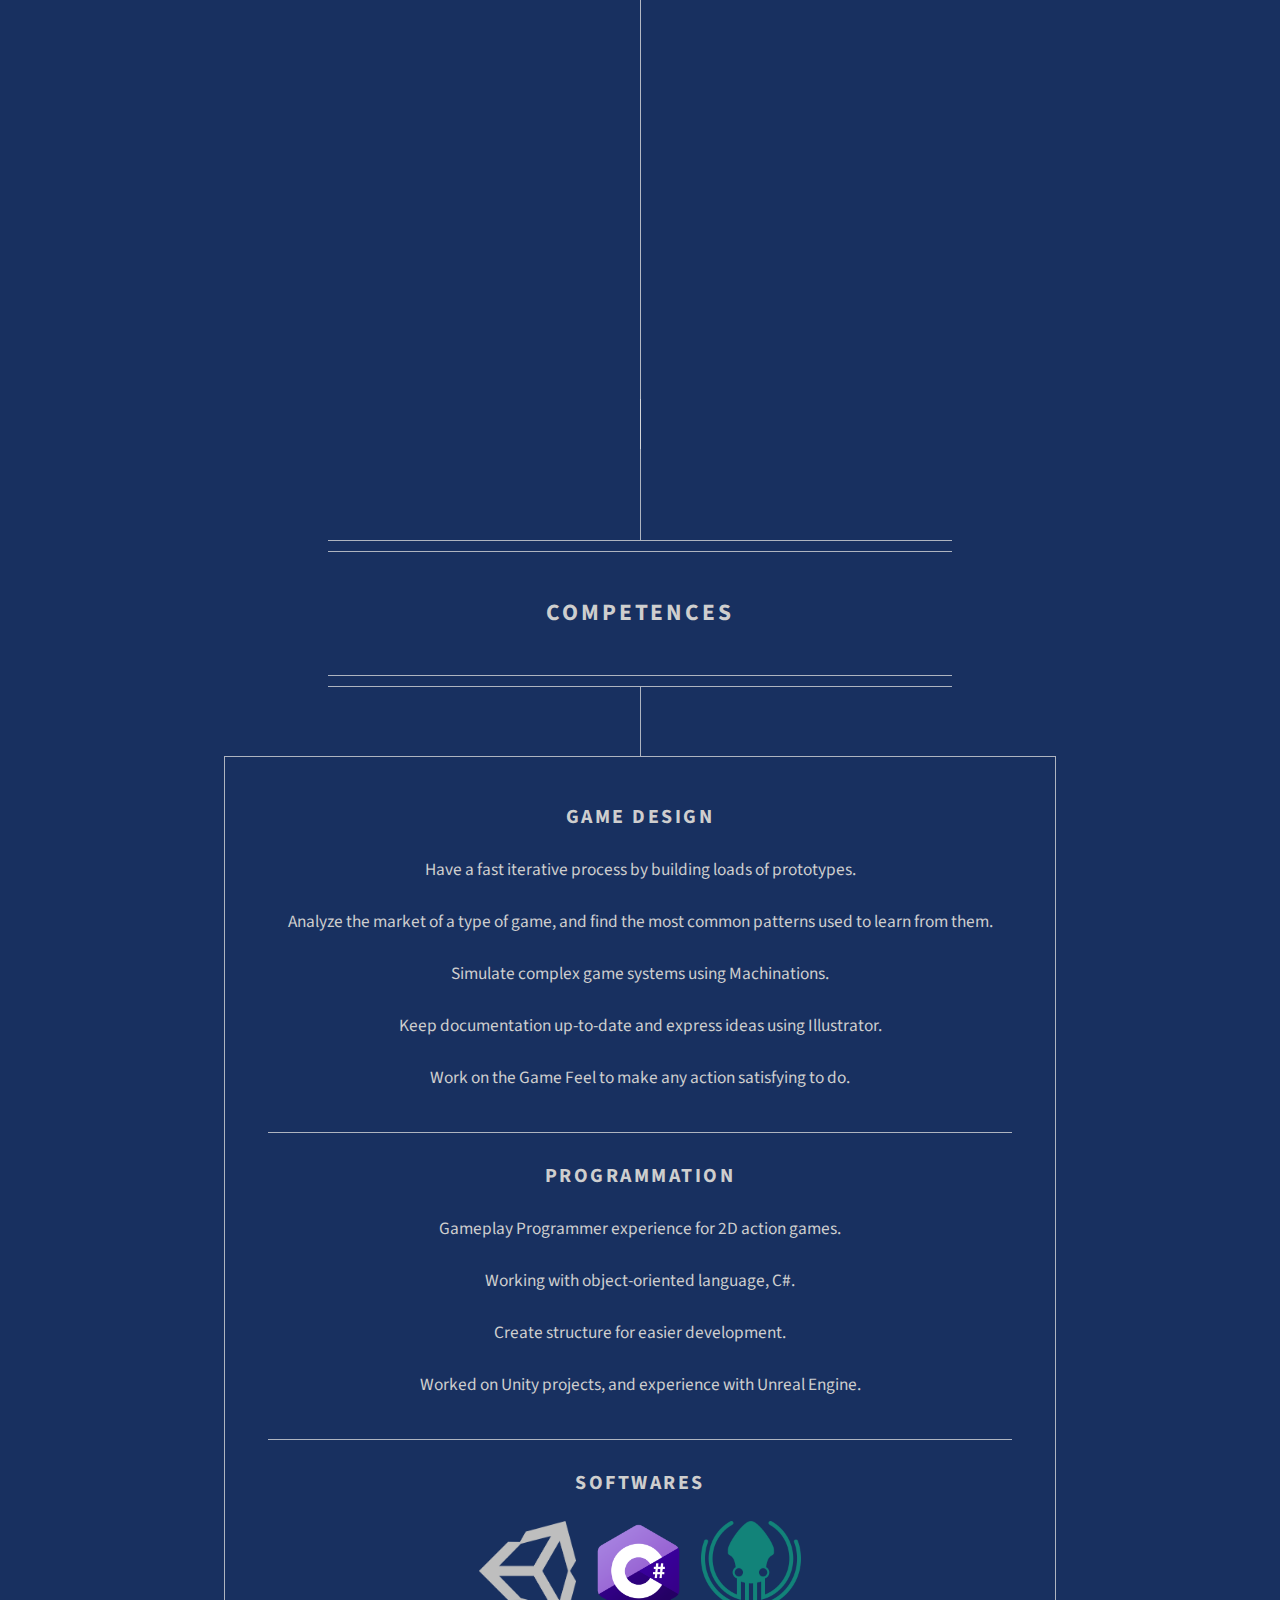
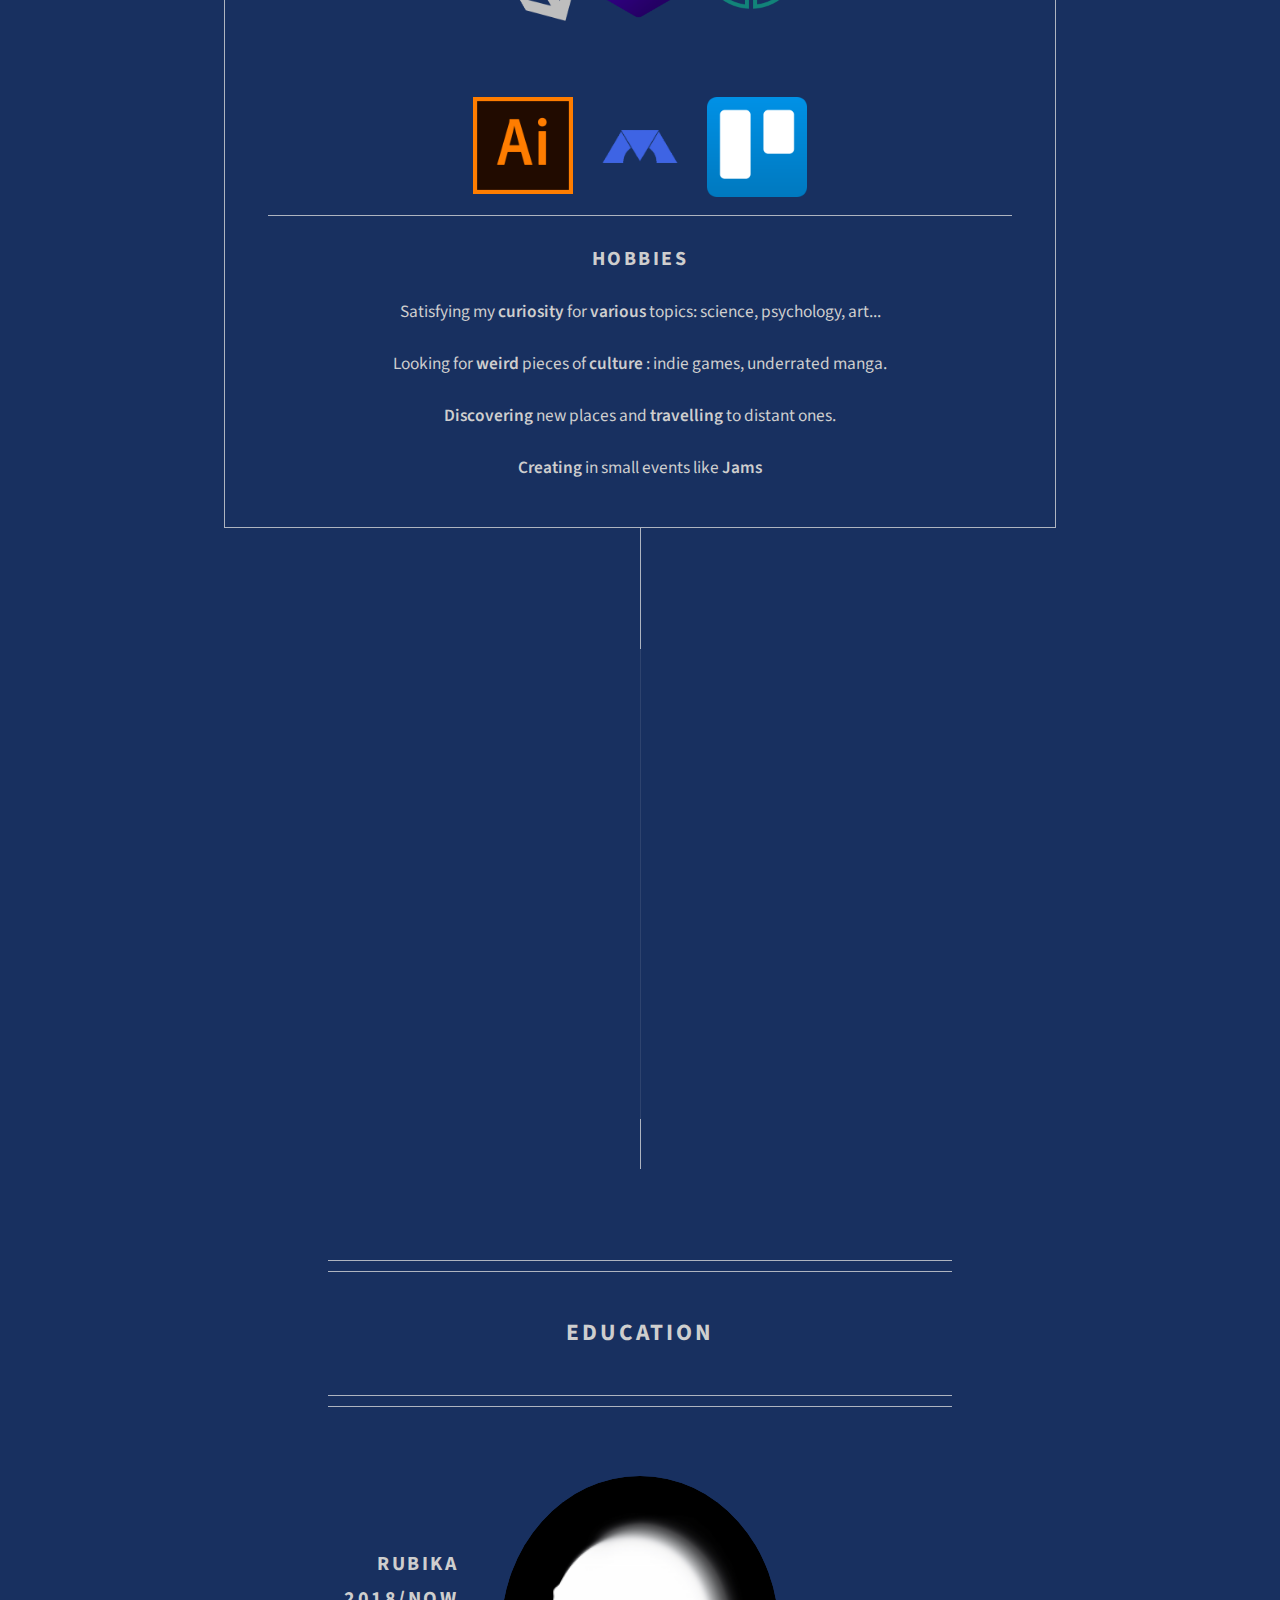
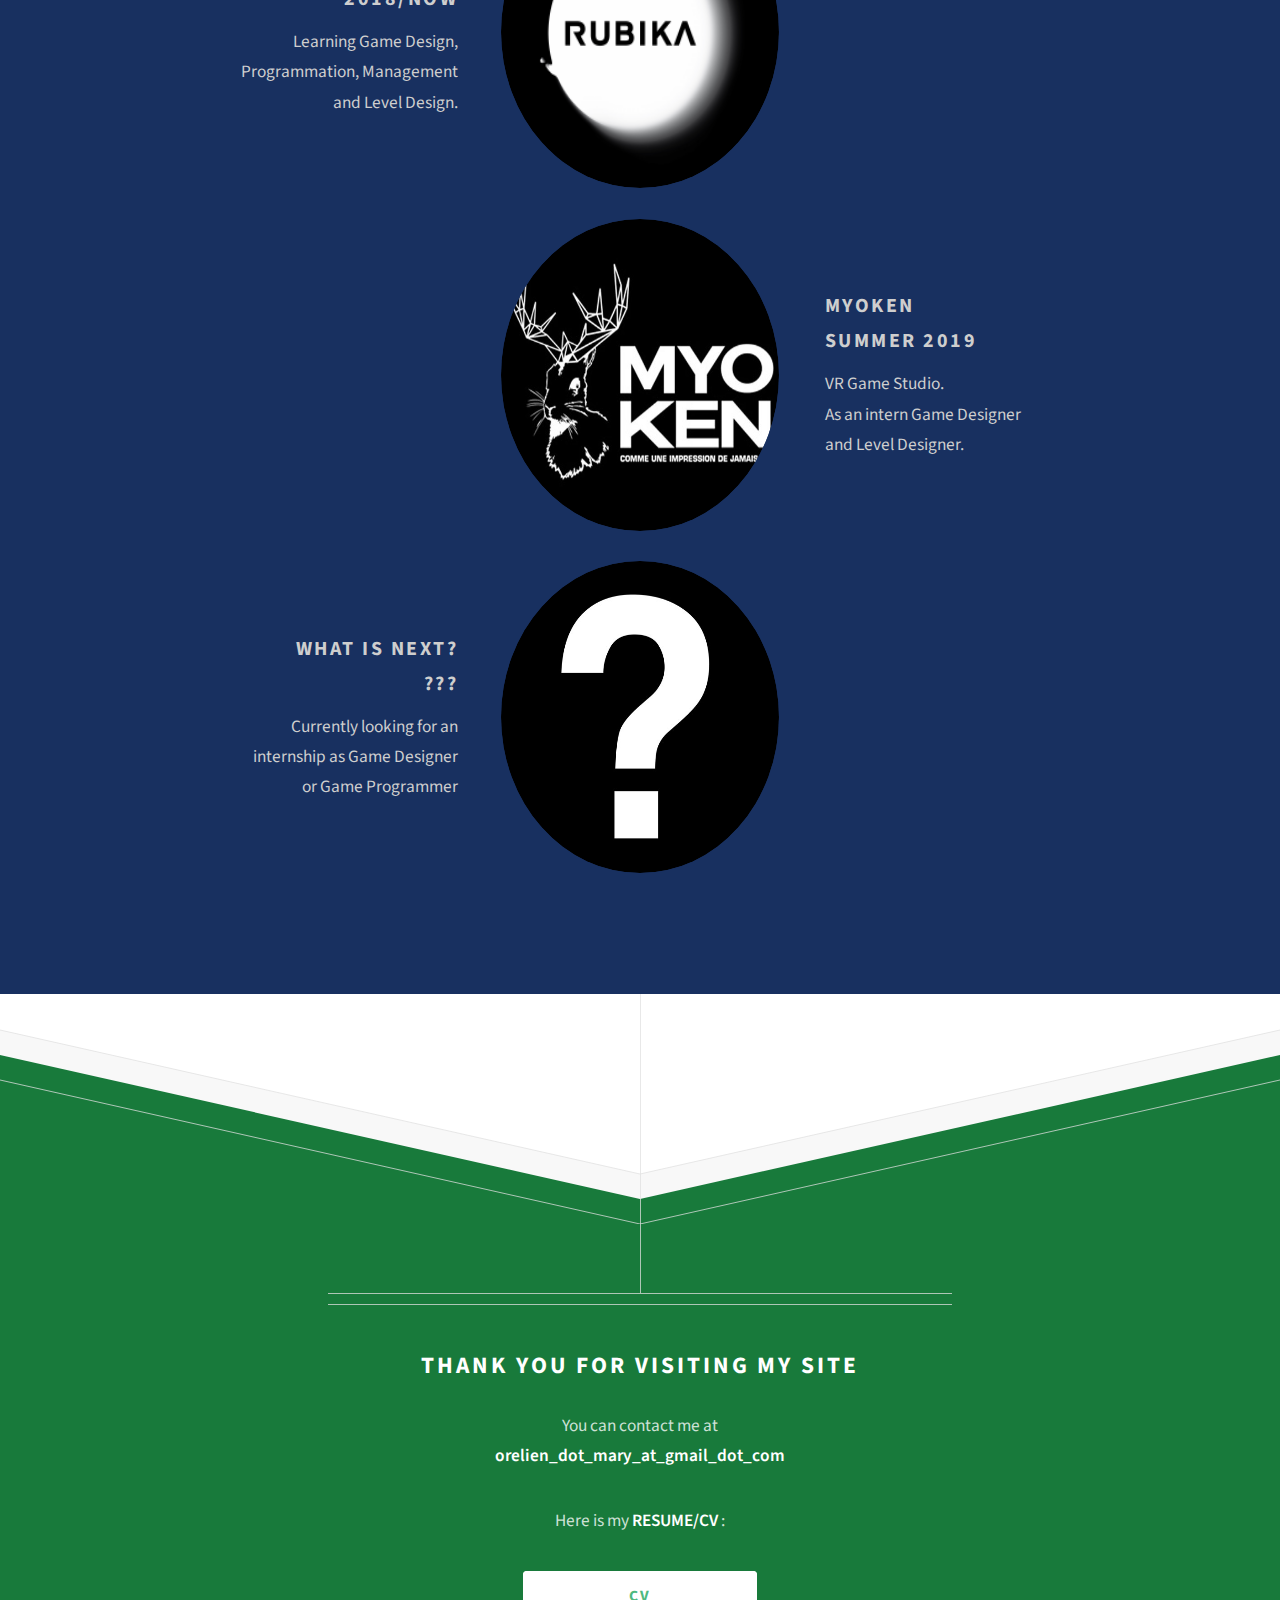
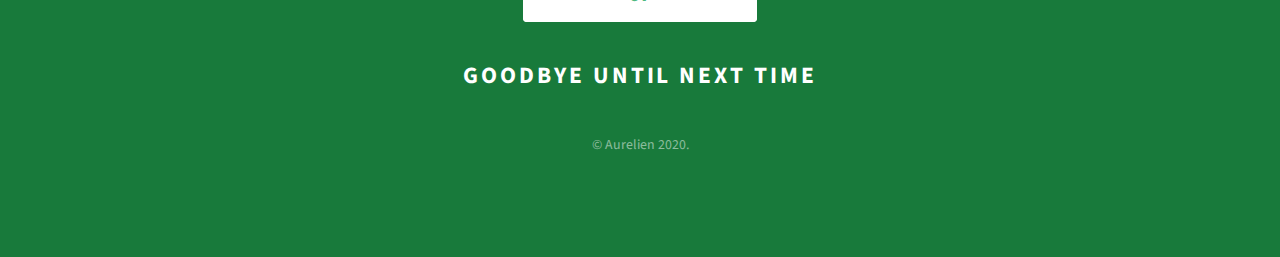
==== commit 50e8e8e8: "Change Images" ====
--- a/index.html
+++ b/index.html
@@ -307,16 +307,19 @@
 
 		<!-- Header -->
 			<div id="fixed">
-				<h2><a href="#header">A/M</a> : <a href="#Personnal Projects">Personnal Projects</a> - <a href="#School Projects">School Projects</a> - <a href="#What I can do">Competences</a> - <a href="#Where I learned">Education</a> - <a href="#What else?">What else?</a></h2>
+				<h2><a href="#header">A/M</a> : <a href="#Personnal Projects">Personnal Projects</a> - <a href="#Professional Projects">Professional Projects</a> - 
+				</br><a href="#School Projects">School Projects</a> - <a href="#What I can do">Competences</a> - <a href="#Where I learned">Education</a> - <a href="#What else?">What else?</a></h2>
 			</div>
 
 			<div id="header">
+			</br>
+			</br>
 				<span class="logo fas fa-feather-alt"></span>
 				<h1>Hi. I am Aurélien Mary.
 				<br />Game Designer, Gameplay Programmer</h1>
 				</br>
 				<p>3rd Year Student at <strong>Rubika Supinfogame</strong>, worked on several projects as <strong>Lead Programmer</strong>. 
-				</br>Currently looking for an <strong>internship</strong> as <strong>Game Designer</strong> or <strong>Game Programmer</strong>. With possibility to work <strong>remotely</strong>. </p>
+				</br>Currently looking for an <strong>internship</strong> as <strong>Game Designer</strong> or <strong>Gameplay Programmer</strong>. With possibility to work <strong>remotely</strong>. </p>
 			</div>
 
 		<!-- Main -->
@@ -339,15 +342,16 @@
 					<section class="feature right">
 						<a class="image icon solid fa-code"><img style="max-width:100px;max-height:100px;width:auto;height:auto;" src="Package/images/AkumaPic1.png" alt="" /></a>
 						<div class="content">
-							<p>This game was created during a summer vacation project. 
-							It’s a two months production, making us really proud of the result !</p>
+							<p>This game was created in two months during a summer vacation.
+							</br>I was Lead Programmer and Gameplay Programmer on the project. 
+							</br>I worked a lot on the Game Feel of the movement and the attacks, since we wanted the controller to be the most polished part of the game.</p>
 						</div>
 					</section>
 					<section class="feature left">
 						<a class="image icon solid fa-mobile-alt"><img style="max-width:100px;max-height:100px;width:auto;height:auto;" src="Package/images/AkumaPic2.png" alt="" /></a>
 						<div class="content">
-							<p>I was Lead Programmer and participated to the Game Design.</p>
-							<h4>You can download the game on <a href="https://argonot.itch.io/akuma">itch.io</a>.</h4>
+							<h4>You can download it on <a href="https://argonot.itch.io/akuma">itch.io</a>.</h4>
+							<p>This game is also a first succesful launch for me. it has been downloaded more than 1200 times on itch.io!</p> 
 						</div>
 					</section>
 					
@@ -362,27 +366,39 @@
 			
 			<section id="What I did">
 			
-					<header class="major container medium">
-						<h2>Personnal Projects</h2>
-					</header>
+					<!-- <header class="major container medium"> -->
+						<!-- <h2>Personnal Projects</h2> -->
+					<!-- </header> -->
 
 				<div class="box alt container">
 					<section class="feature left">
 						<a class="image icon solid fa-feather"><img style="max-width:100px;max-height:100px;width:auto;height:auto;" src="Package/images/NeonEsper.png" alt="" /></a>
 						<div class="content">
 							<h3>Neon Esper</h3>
-							<p>Neon Esper is a 2D top-down Action versus game with Neon style graphics. Your attacks stay on the map as traps that you can activate later. Use this moveset to outsmart your friend ! 
-							<br/>It's a 3 weeks side project where I did everything, I wanted to try to do a local multiplayer game.</p>
-							<br/>You can download the game on <a href="https://aurelien-mary.itch.io/neon-esper">itch.io</a>.</p>
+							<p>Neon Esper is a 2D top-down Action versus game with Neon style graphics. Your attacks stay on the map as traps that you can activate later. Use this moveset to outsmart your friend ! </p>
+							<h4>You can download it on <a href="https://aurelien-mary.itch.io/neon-esper">itch.io</a>.</h4>
 						</div>
 					</section>
 					<section class="feature right">
+						<a class="image icon solid fa-feather"><img style="max-width:100px;max-height:100px;width:auto;height:auto;" src="Package/images/NeonEsper2.png" alt="" /></a>
+						<div class="content">
+							<p>It's a 3 weeks solo project, I wanted to try to do a game where I produce everything. 
+							</br>I particularly worked on the code structure to easily implement the local multiplayer.</p>
+						</div>
+					</section>
+					<section class="feature left">
 						<a class="image icon solid fa-code"><img style="max-width:100px;max-height:100px;width:auto;height:auto;" src="Package/images/TetraBot.png" alt="" /></a>
 						<div class="content">
 							<h3>Tetrabot</h3>
-							<p>Tetrabot is a Battle Puzzle game where two player build there own star ship with tetrominos and then battle to the death in the space arena !
-							This game was made for the 2020 Global Game Jam.</p>
-							<br/>You can download the game on <a href="https://argonot.itch.io/tetrabot">itch.io</a>.</p>
+							<p>Tetrabot is a Battle Puzzle game where two player build there own star ship with tetrominos and then battle to the death in the space arena !</p>
+							<h4>You can download it on <a href="https://argonot.itch.io/tetrabot">itch.io</a>.</h4>
+						</div>
+					</section>
+					<section class="feature right">
+						<a class="image icon solid fa-feather"><img style="max-width:100px;max-height:100px;width:auto;height:auto;" src="Package/images/TetraBot2.png" alt="" /></a>
+						<div class="content">
+							<p>This game was made in two days for the 2020 Global Game Jam.
+							<br/>I programmed the building part of the game, making me find solutions for UI/menu navigation in a multiplayers game.</p>
 						</div>
 					</section>
 					
@@ -390,7 +406,48 @@
 				</div>
 				</section>
 				
-				<div id="header-alt2">
+				<div id="header-alt3">
+			</div>
+			<br/>
+			<br/>
+			<br/>
+			
+			<section id="Professional Projects">
+
+					<header class="major container medium">
+						<h2>Professional Projects</h2>
+					</header>
+
+				<div class="box alt container">
+					<section class="feature left">
+						<a class="image icon solid fa-feather"><img style="max-width:100px;max-height:100px;width:auto;height:auto;" src="Package/images/ThisIsNotTheEnd.jpg" alt="" /></a>
+						<div class="content">
+							<h3>This is not the End</h3>
+							<p>This Is Not The End is a 80 minutes Location Based Virtual Reality experience, for 1 to 6 players in Free Roaming. 
+							</br>15 years ago, the world was ravaged. The few survivors live under the absolute control of fanatics who follow the orders of a mysterious entity called THE VOICE.</p>
+						</div>
+					</section>
+					<section class="feature right">
+						<a class="image icon solid fa-code"><img style="max-width:100px;max-height:100px;width:auto;height:auto;" src="Package/images/ThisIsNotTheEnd3.jpg" alt="" /></a>
+						<div class="content">
+							<p>I worked as a Game Designer intern at Myoken during 1 month. 
+							</br>It was late in the production of This is not the End, I worked to design or readjust a part of the puzzles of the game.</p>
+							<h4>You can watch the trailer <a href="https://www.youtube.com/watch?v=-fyTTyccTRA&ab_channel=Myoken">here</a>.</h4>
+						</div>
+					</section>
+					<section class="feature left">
+						<a class="image icon solid fa-code"><img style="max-width:100px;max-height:100px;width:auto;height:auto;" src="Package/images/ThisIsNotTheEnd2.jpg" alt="" /></a>
+						<div class="content">
+							<p>I also designed and documented with their producer the next game that was going to be in production. 
+							</br>The game is not released, but it is a VR racing party game. I studied a lot the main reference which is Mario Kart and designed some maps.</p>
+						</div>
+					</section>
+					
+					
+				</div>
+				</section>
+				
+				<div id="header-alt4">
 			</div>
 			<br/>
 			<br/>
@@ -414,15 +471,16 @@
 					<section class="feature right">
 						<a class="image icon solid fa-code"><img style="max-width:100px;max-height:100px;width:auto;height:auto;" src="Package/images/HauntedAntlers3.jpg" alt="" /></a>
 						<div class="content">
-							<p>This game is the result of a school project. 
-							</br>It’s a four months production, working as a professional team.</p>
+							<p>This game is the result of a four months production. 
+							</br>It was my first closest experience to working as a professional team. 
+							</br>I programmed the controller and the physic of the game. The player has a liana to grab and project objects or ennemies anywhere, making them bounce on the walls and hurt themselves.</p>
 						</div>
 					</section>
 					<section class="feature left">
 						<a class="image icon solid fa-mobile-alt"><img style="max-width:100px;max-height:100px;width:auto;height:auto;" src="Package/images/HauntedAntlers14.jpg" alt="" /></a>
 						<div class="content">
-							<p>It was my first experience as Lead Programmer and I also participated to the Game Design.</p>
-							<h4>You can download the game on <a href="https://aurelien-mary.itch.io/haunted-antlers?secret=BUJKWCpMAippcteFpSI0CQS0">itch.io</a>.</h4>
+							<p>With a feature of the player toolset that was so linked to the physic, it was interesting to work at the same time on the physic of the launch of the objects and the Game Feel of the whole controller obtained thanks to that.</p>
+							<h4>You can download it on <a href="https://aurelien-mary.itch.io/haunted-antlers?secret=BUJKWCpMAippcteFpSI0CQS0">itch.io</a>.</h4>
 						</div>
 					</section>
 					
@@ -430,7 +488,7 @@
 				</div>
 				</section>
 				
-				<div id="header-alt3">
+				<div id="header-alt2">
 			</div>
 			<br/>
 			<br/>
@@ -438,17 +496,25 @@
 			
 			<section id="What I did">
 
-					<header class="major container medium">
-						<h2>School Projects</h2>
-					</header>
+					<!-- <header class="major container medium"> -->
+						<!-- <h2>School Projects</h2> -->
+					<!-- </header> -->
 					
 				<div class="box alt container">
-					<section class="feature right">
+					<section class="feature left">
 						<a class="image icon solid fa-code"><img style="max-width:100px;max-height:100px;width:auto;height:auto;" src="Package/images/Golem.jpg" alt="" /></a>
 						<div class="content">
 							<h3>Golem</h3>
 							<p>Golem is a 2D Roguelike game where you play a magic Golem trying to protect his moutain. 
-							<br/>The Golem can be powered only for a certain time, but everytime he uses an ability or get hurt, his time shorten. This game is the result of a school project.</p>
+							<br/>The Golem can be powered only for a certain time, but everytime he uses an ability or get hurt, his time shorten.</p>
+						</div>
+					</section>
+					<section class="feature right">
+						<a class="image icon solid fa-code"><img style="max-width:100px;max-height:100px;width:auto;height:auto;" src="Package/images/Golem2.jpg" alt="" /></a>
+						<div class="content">
+							<p>This game is a four month production. I programmed and designed the whole game.
+							</br>I passed a lot of time on the system of this game, 
+							</br>to make a feedback loop that would be interesting enough to keep the player engaged even though the gameplay wasn't polished.</p>
 						</div>
 					</section>
 					<section class="feature left">
@@ -456,8 +522,15 @@
 						<div class="content">
 							<h3>Golden Rails</h3>
 							<p>Golden Rails is a Coopetitive Boardgame, you are doing a holdup on train with 3 of your companions. You want to pull the rug under them and escape with all the money.
-							<br/>But what you don't know, is that they all thought about the same thing...
-							</br>This game is the result of a school project.</p>
+							<br/>But what you don't know, is that they all thought about the same thing...</p>
+						</div>
+					</section>
+					<section class="feature right">
+						<a class="image icon solid fa-mobile-alt"><img style="max-width:100px;max-height:100px;width:auto;height:auto;" src="Package/images/GoldenRails2.jpg" alt="" /></a>
+						<div class="content">
+							<p>This boardgame is the result of a 8 month production.
+							</br>I worked as Game Designer and was in charge of the playtests to equilibrate the game. 
+							</br>I passed a lot of time to adjust the systems of cards and squares to make sure that the game was balanced between fairness and randomness to be fun.</p>
 						</div>
 					</section>
 					
@@ -465,7 +538,7 @@
 				</div>
 				</section>
 				
-				<div id="header-alt3">
+				<div id="header-alt5">
 			</div>
 			<br/>
 			<br/>
@@ -486,7 +559,8 @@
 							<li>Have a fast iterative process by building loads of prototypes.</li>
 							<li>Analyze the market of a type of game, and find the most common patterns used to learn from them.</li>
 							<li>Simulate complex game systems using Machinations.</li>
-							<li>Keep documentation up-to-date adn express ideas using Illustrator.</li>
+							<li>Keep documentation up-to-date and express ideas using Illustrator.</li>
+							<li>Work on the Game Feel to make any action satisfying to do.</li>
 							<br/>
 						</ul>
 					</section>
@@ -498,6 +572,7 @@
 						<ul class="actions stacked">
 							<li>Gameplay Programmer experience for 2D action games.</li>
 							<li>Working with object-oriented language, C#.</li>
+							<li>Create structure for easier development.</li>
 							<li>Worked on Unity projects, and experience with Unreal Engine.</li>
 							<br/>
 						</ul>
@@ -511,20 +586,16 @@
 							<li><img style="max-width:100px;max-height:100px;width:auto;height:auto;" src="Package/images/Unity.png" alt="" /></li>
 							<!-- <li><img style="max-width:100px;max-height:100px;width:auto;height:auto;" src="Package/images/UnrealEngine.png" alt="" /></li> -->
 							<li><img style="max-width:100px;max-height:100px;width:auto;height:auto;" src="Package/images/Csharp.png" alt="" /></li>
+							<li><img style="max-width:100px;max-height:100px;width:auto;height:auto;" src="Package/images/GitKraken.png" alt="" /></li>
 							<!-- <li><img style="max-width:100px;max-height:100px;width:auto;height:auto;" src="Package/images/SourceTree.png" alt="" /></li> -->
 						</ul>
 						<br/>
 						<ul class="actions special">
 							<li><img style="max-width:100px;max-height:100px;width:auto;height:auto;" src="Package/images/Illustrator.png" alt="" /></li>
 							<li><img style="max-width:100px;max-height:100px;width:auto;height:auto;" src="Package/images/Machinations.png" alt="" /></li>
+							<li><img style="max-width:100px;max-height:100px;width:auto;height:auto;" src="Package/images/Trello.png" alt="" /></li>
 							<!-- <li><img style="max-width:100px;max-height:100px;width:auto;height:auto;" src="Package/images/Photoshop.png" alt="" /></li> -->
 							<!-- <li><img style="max-width:100px;max-height:100px;width:auto;height:auto;" src="Package/images/Powerpoint.png" alt="" /></li> -->
-						</ul>
-						</br>
-						<ul class="actions special">
-							<!-- <li><img style=";max-width:100px;max-height:100px;width:auto;height:auto;" src="Package/images/Nuclino.png" alt="" /></li> -->
-							<li><img style="max-width:100px;max-height:100px;width:auto;height:auto;" src="Package/images/GitKraken.png" alt="" /></li>
-							<li><img style="max-width:100px;max-height:100px;width:auto;height:auto;" src="Package/images/Trello.png" alt="" /></li>
 						</ul>
 					</section>
 					<hr />
@@ -700,7 +771,7 @@
 			
 			
 			
-			<div id="header-alt4">
+			<div id="header-alt6">
 			</div>
 			<br/>
 			<br/>
--- a/Package/assets/css/main.css
+++ b/Package/assets/css/main.css
@@ -2867,7 +2867,7 @@
 		background-color: #183060;
 		position: fixed;
 		background-size: 3200px 115px;
-		padding: 1.25% 15.7% 0 15.7%;
+		padding: 1.25% 18.2% 0 18.2%;
 		/* margin-left: 12.5%; */
 		text-align: center;
 		border-bottom-style: solid;
@@ -3385,6 +3385,172 @@
 		}
 
 		#header-alt4 p {
+			font-size: 1.5em;
+			line-height: 1.5em;
+			margin: 0.25em 0 0 0;
+		}
+		
+#header-alt5 {
+		background-attachment: scroll,					fixed;
+		background-image:url("images/overlay.png"), url("../../images/header-alt5.jpg");
+		background-position: top left,				center center; 
+		background-repeat: repeat,					no-repeat;
+		background-size: auto,					cover;
+		color: rgba(255, 255, 255, 0.8);
+		padding: 10em 0 20em 0;
+		position: relative;
+		text-align: center;
+	}
+
+		#header-alt5:before, #header-alt5:after {
+			background: rgba(224, 224, 224, 0.75);
+			content: '';
+			left: 50%;
+			position: absolute;
+			width: 1px;
+			z-index: 0;
+		}
+
+		#header-alt5:before {
+			height: calc(100% - 50px);
+			opacity: 0.15;
+			top: 0;
+		}
+
+		#header-alt5:after {
+			bottom: 0;
+			height: 50px;
+		}
+
+		#header-alt5 a {
+			border-bottom-color: rgba(255, 255, 255, 0.35);
+			color: rgba(255, 255, 255, 0.8);
+		}
+
+			#header-alt5 a:hover {
+				border-bottom-color: transparent;
+				color: #4eb980;
+			}
+
+		#header-alt5 strong, #header-alt5 b {
+			color: #ffffff;
+		}
+
+		#header-alt5 h1, #header-alt5 h2, #header-alt5 h3, #header-alt5 h4, #header-alt5 h5, #header-alt5 h6 {
+			color: #ffffff;
+		}
+
+		#header-alt5 input[type="submit"],
+		#header-alt5 input[type="reset"],
+		#header-alt5 input[type="button"],
+		#header-alt5 .button {
+			background: #ffffff;
+			color: #544d55;
+		}
+
+		#header-alt5 .logo {
+			background: #4eb980;
+			border-radius: 100%;
+			color: #ffffff;
+			cursor: default;
+			display: inline-block;
+			font-size: 2.25em;
+			height: 2.35em;
+			line-height: 2.35em;
+			margin: 0 0 0.75em 0;
+			text-align: center;
+			width: 2.35em;
+		}
+
+		#header-alt5 h1 {
+			font-size: 2.5em;
+			margin: 0;
+		}
+
+		#header-alt5 p {
+			font-size: 1.5em;
+			line-height: 1.5em;
+			margin: 0.25em 0 0 0;
+		}
+		
+#header-alt6 {
+		background-attachment: scroll,					fixed;
+		background-image:url("images/overlay.png"), url("../../images/header.jpg");
+		background-position: top left,				center center; 
+		background-repeat: repeat,					no-repeat;
+		background-size: auto,					cover;
+		color: rgba(255, 255, 255, 0.8);
+		padding: 10em 0 20em 0;
+		position: relative;
+		text-align: center;
+	}
+
+		#header-alt6:before, #header-alt6:after {
+			background: rgba(224, 224, 224, 0.75);
+			content: '';
+			left: 50%;
+			position: absolute;
+			width: 1px;
+			z-index: 0;
+		}
+
+		#header-alt6:before {
+			height: calc(100% - 50px);
+			opacity: 0.15;
+			top: 0;
+		}
+
+		#header-alt6:after {
+			bottom: 0;
+			height: 50px;
+		}
+
+		#header-alt6 a {
+			border-bottom-color: rgba(255, 255, 255, 0.35);
+			color: rgba(255, 255, 255, 0.8);
+		}
+
+			#header-alt6 a:hover {
+				border-bottom-color: transparent;
+				color: #4eb980;
+			}
+
+		#header-alt6 strong, #header-alt6 b {
+			color: #ffffff;
+		}
+
+		#header-alt6 h1, #header-alt6 h2, #header-alt6 h3, #header-alt6 h4, #header-alt6 h5, #header-alt6 h6 {
+			color: #ffffff;
+		}
+
+		#header-alt6 input[type="submit"],
+		#header-alt6 input[type="reset"],
+		#header-alt6 input[type="button"],
+		#header-alt6 .button {
+			background: #ffffff;
+			color: #544d55;
+		}
+
+		#header-alt6 .logo {
+			background: #4eb980;
+			border-radius: 100%;
+			color: #ffffff;
+			cursor: default;
+			display: inline-block;
+			font-size: 2.25em;
+			height: 2.35em;
+			line-height: 2.35em;
+			margin: 0 0 0.75em 0;
+			text-align: center;
+			width: 2.35em;
+		}
+
+		#header-alt6 h1 {
+			font-size: 2.5em;
+			margin: 0;
+		}
+
+		#header-alt6 p {
 			font-size: 1.5em;
 			line-height: 1.5em;
 			margin: 0.25em 0 0 0;
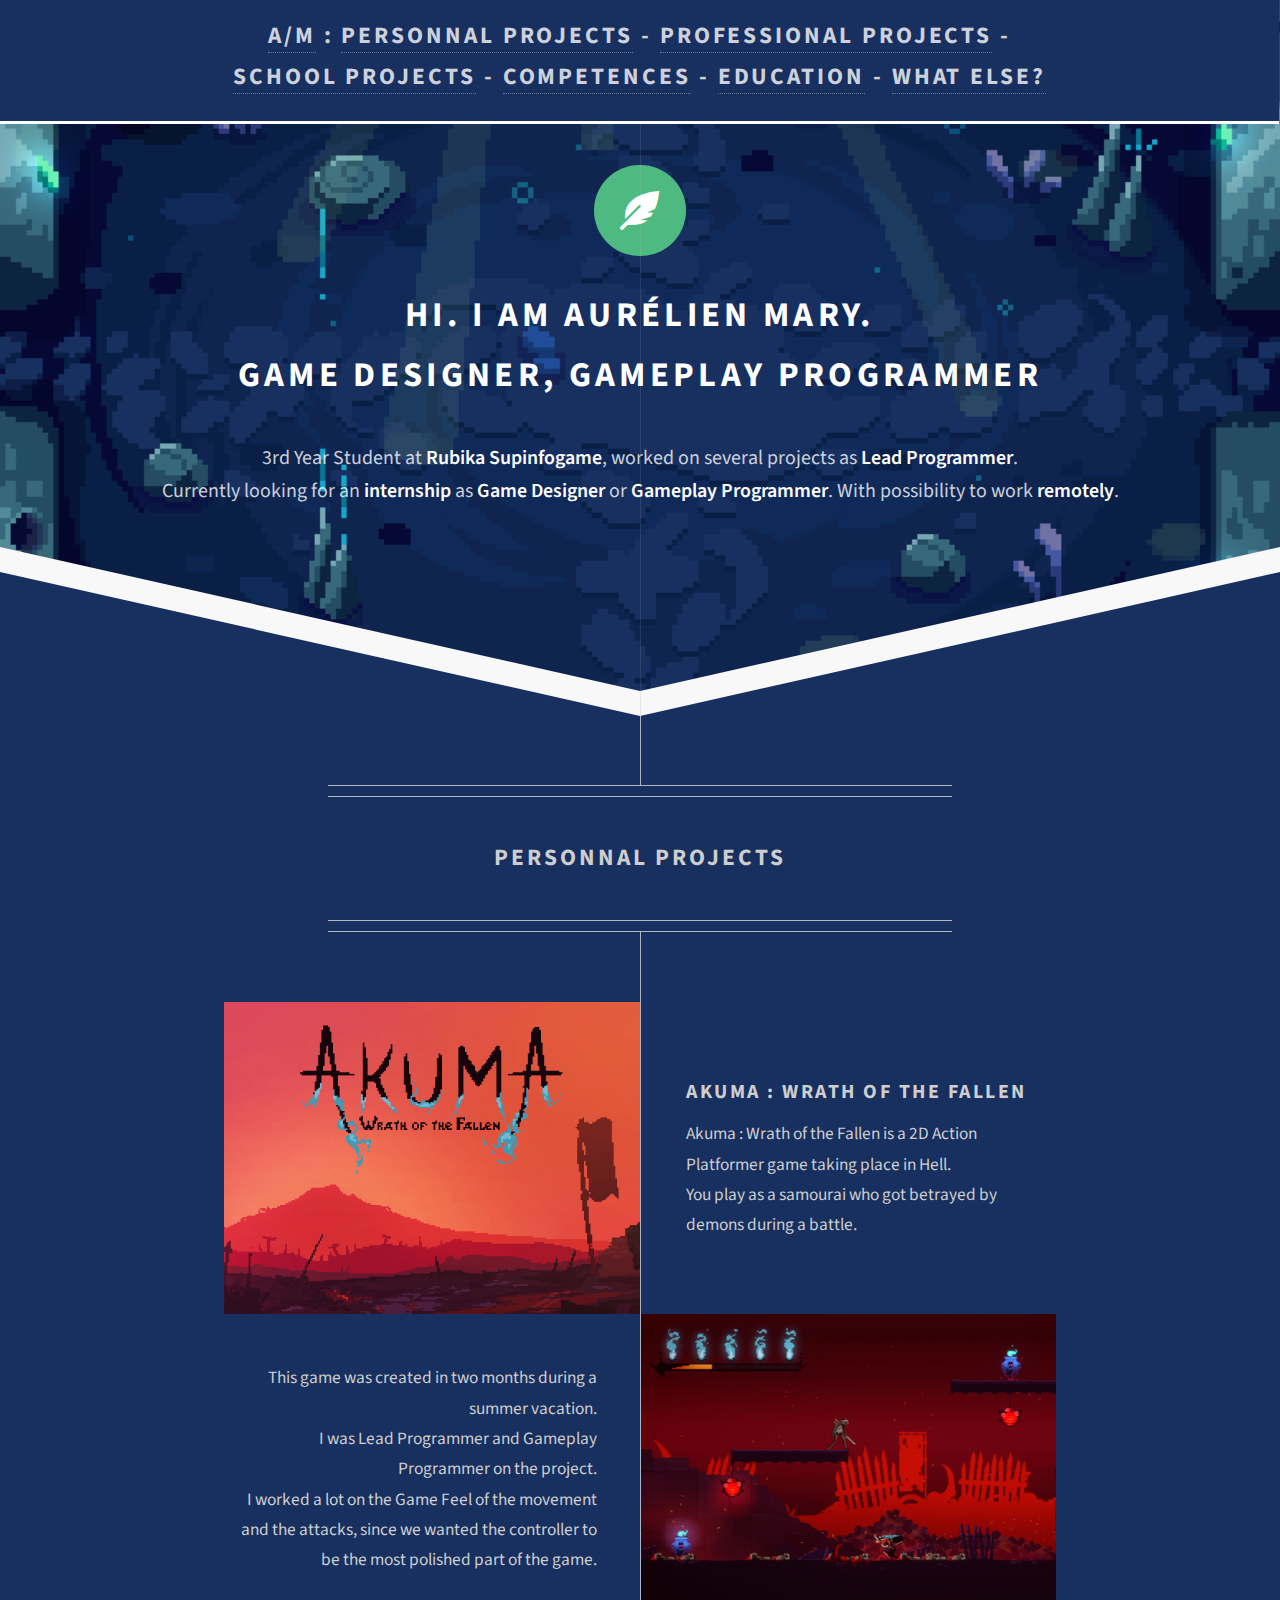
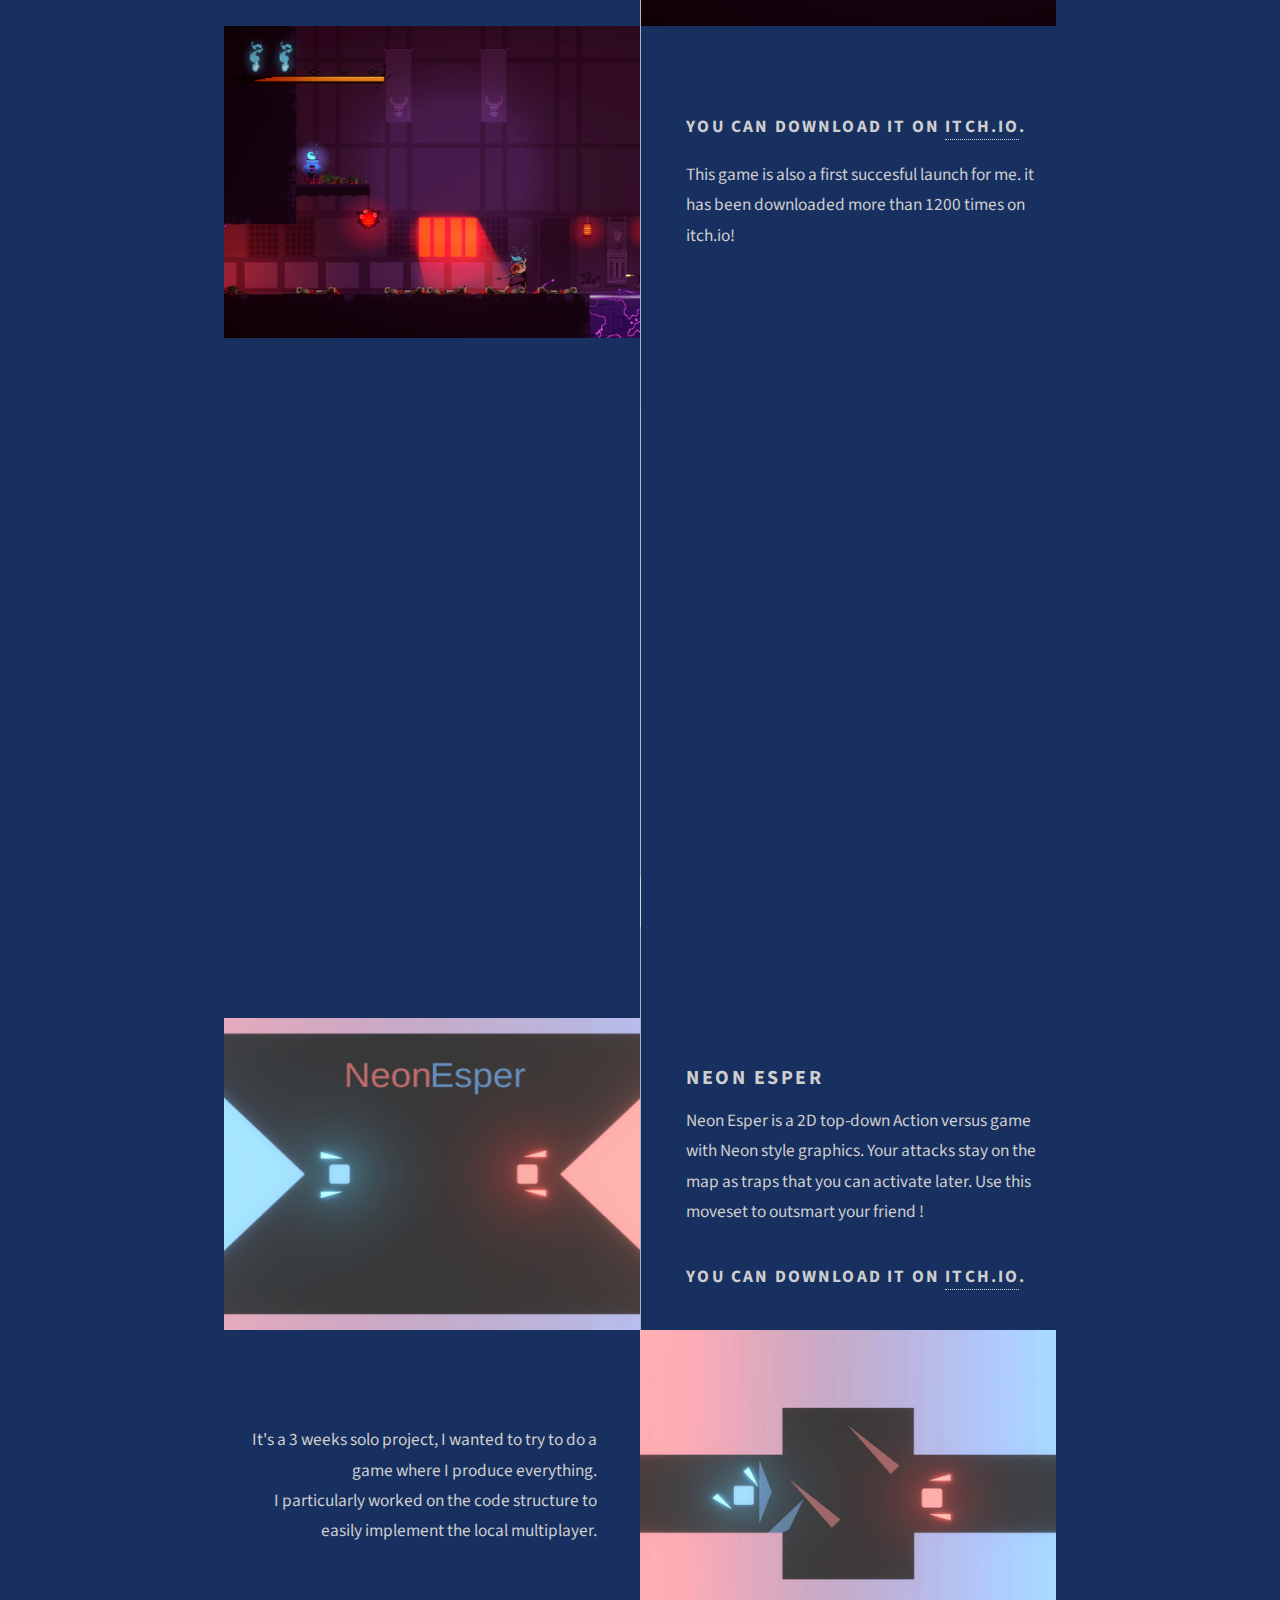
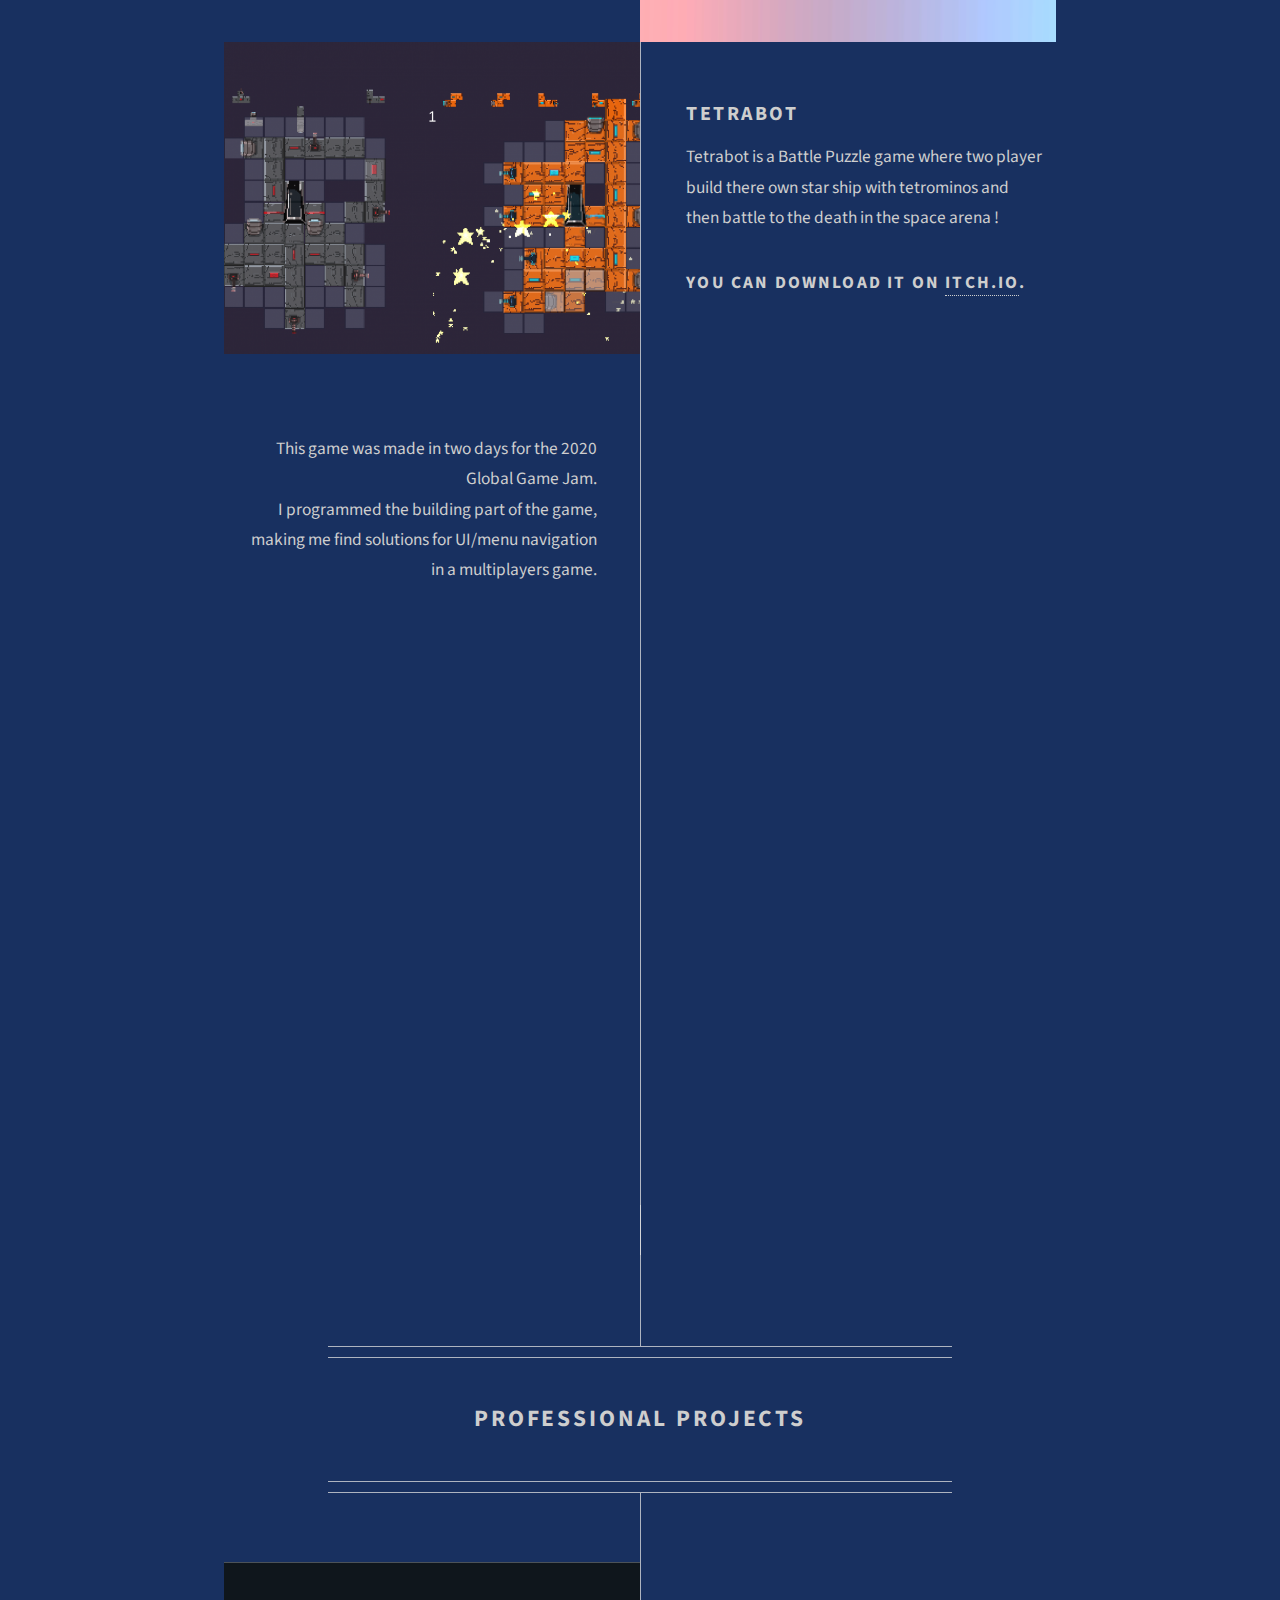
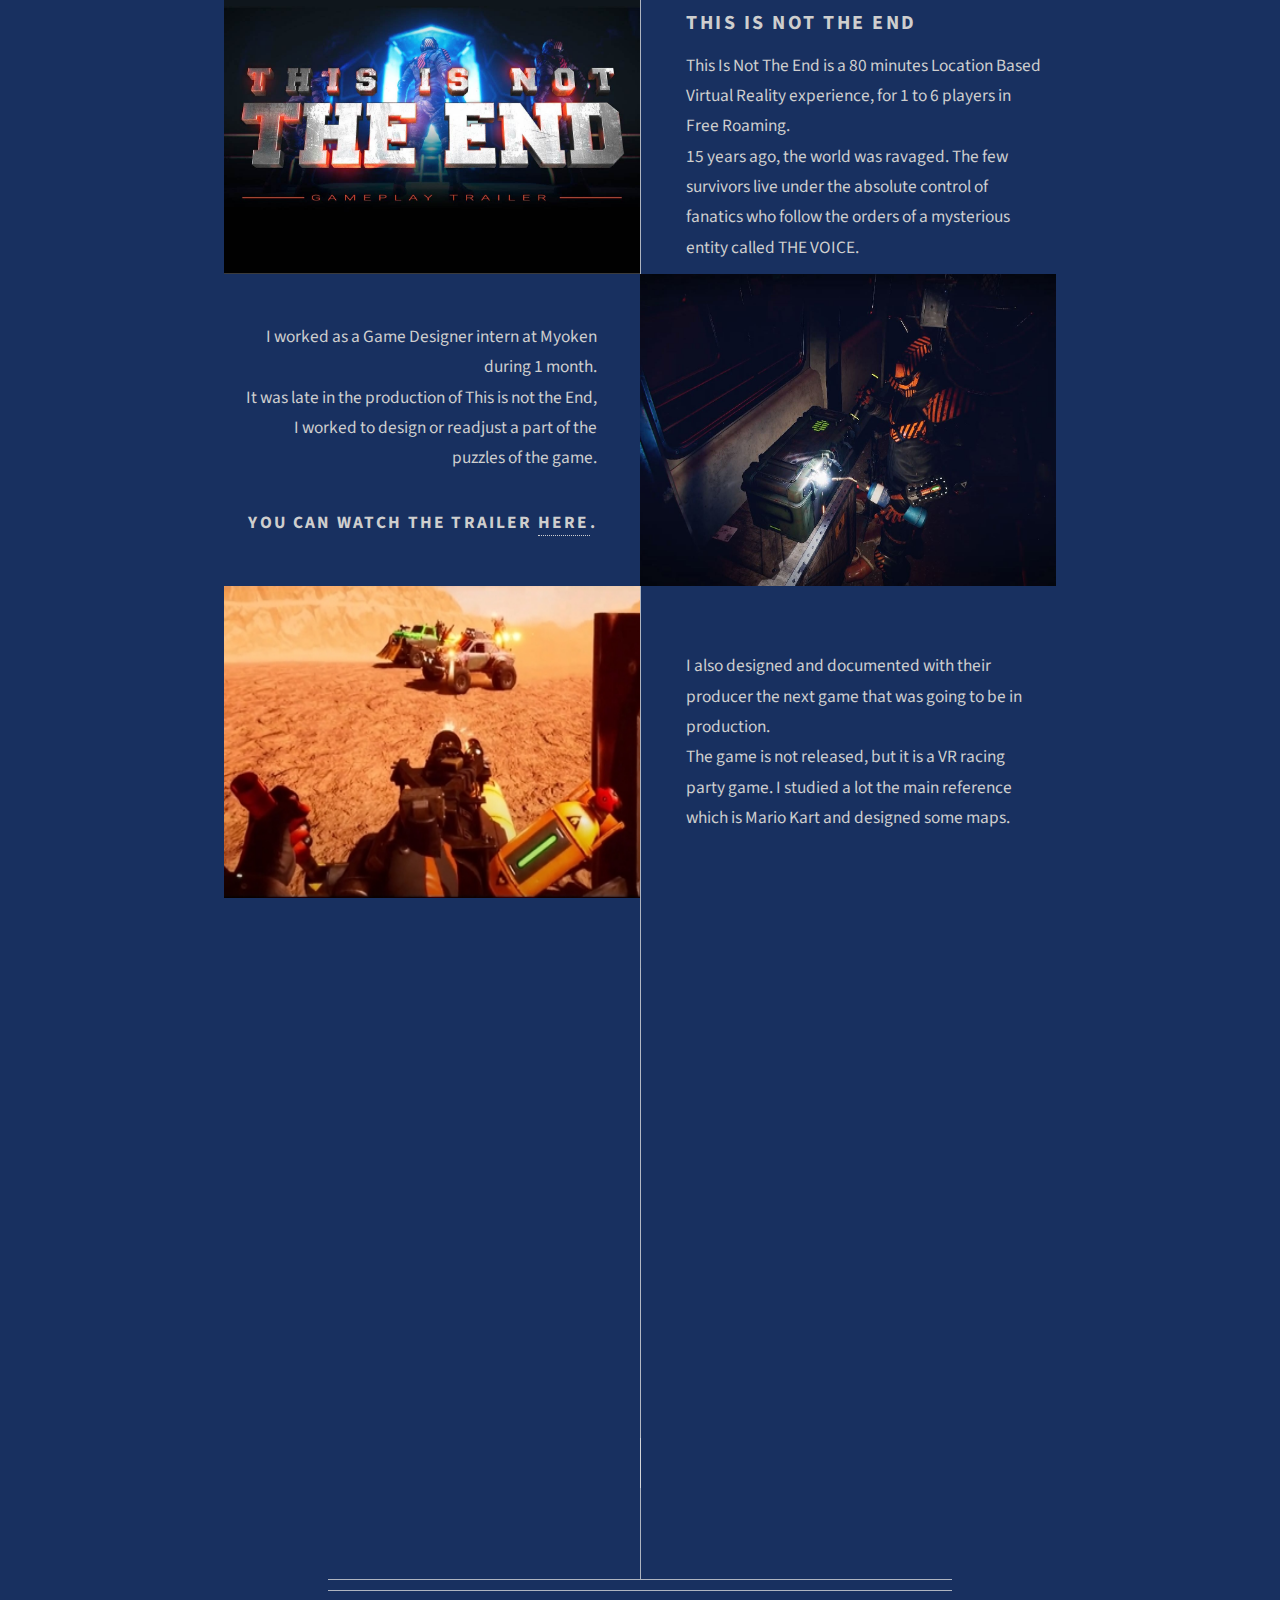
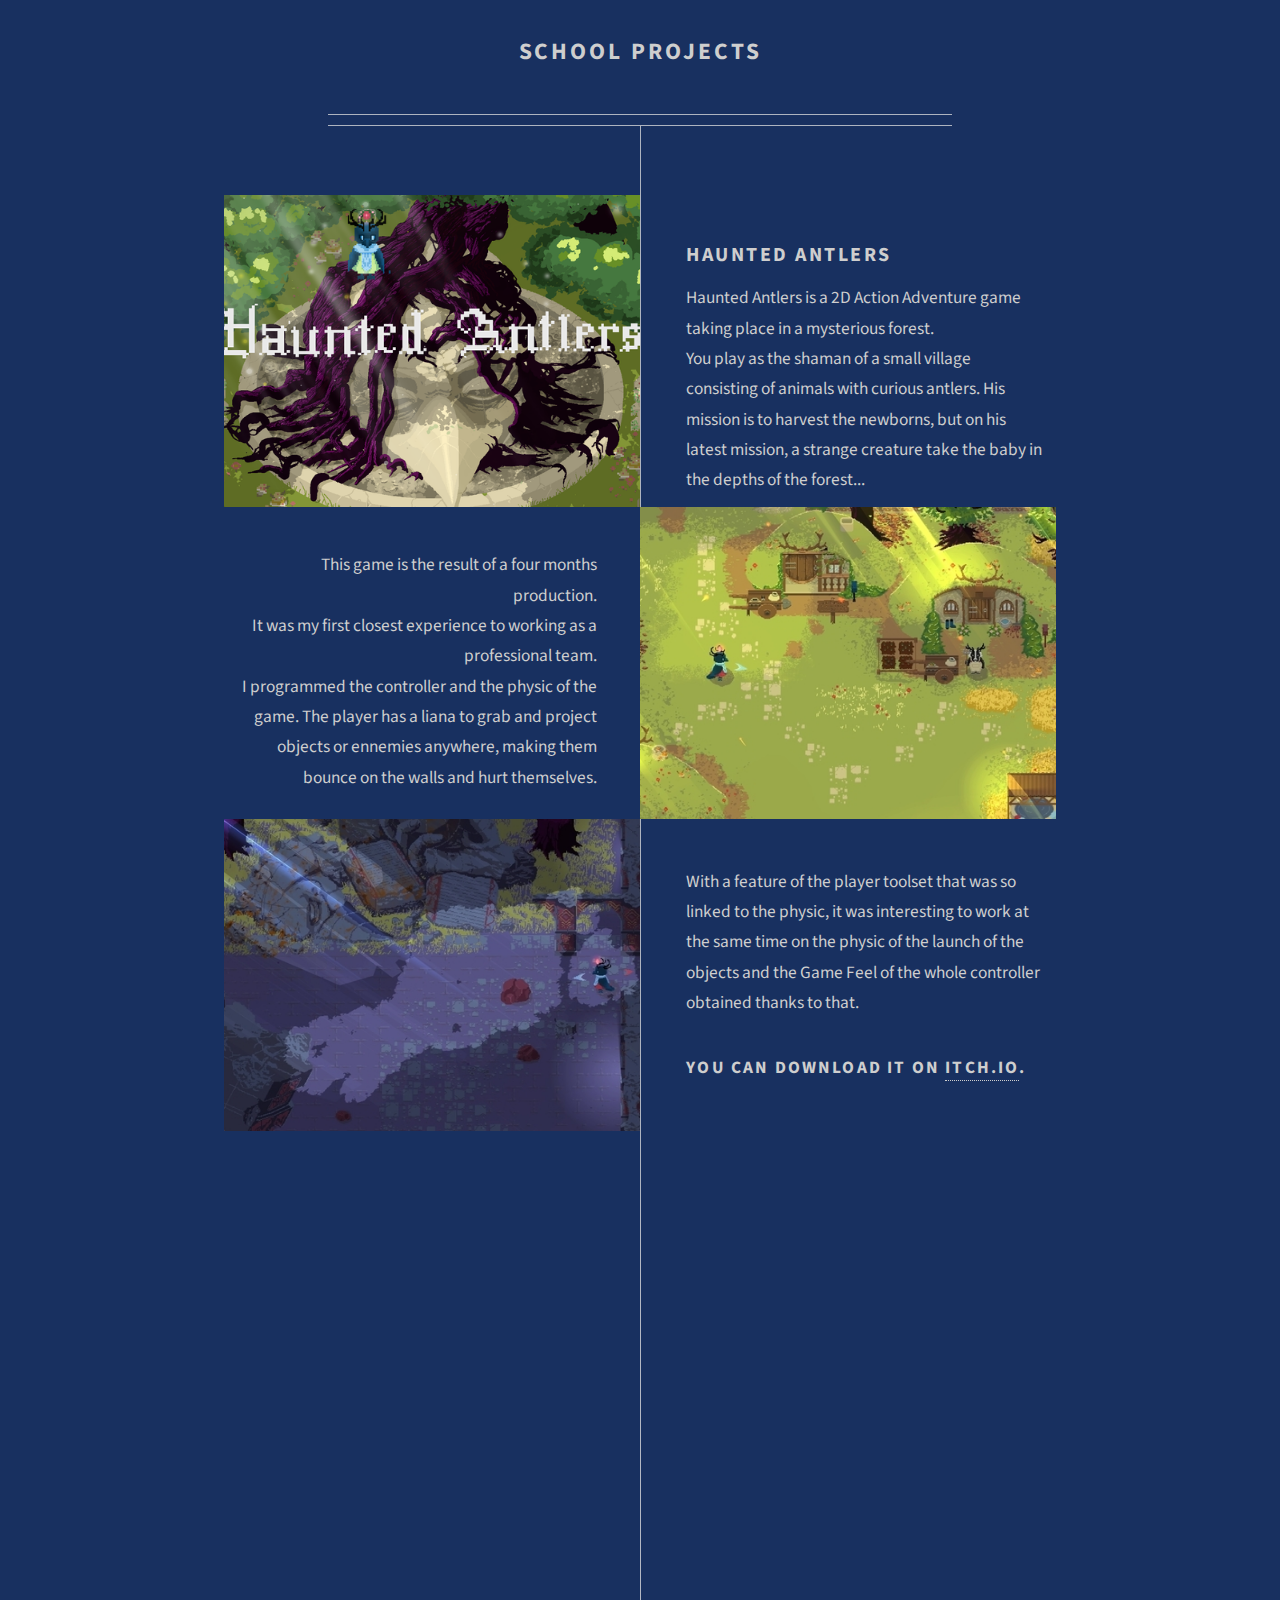
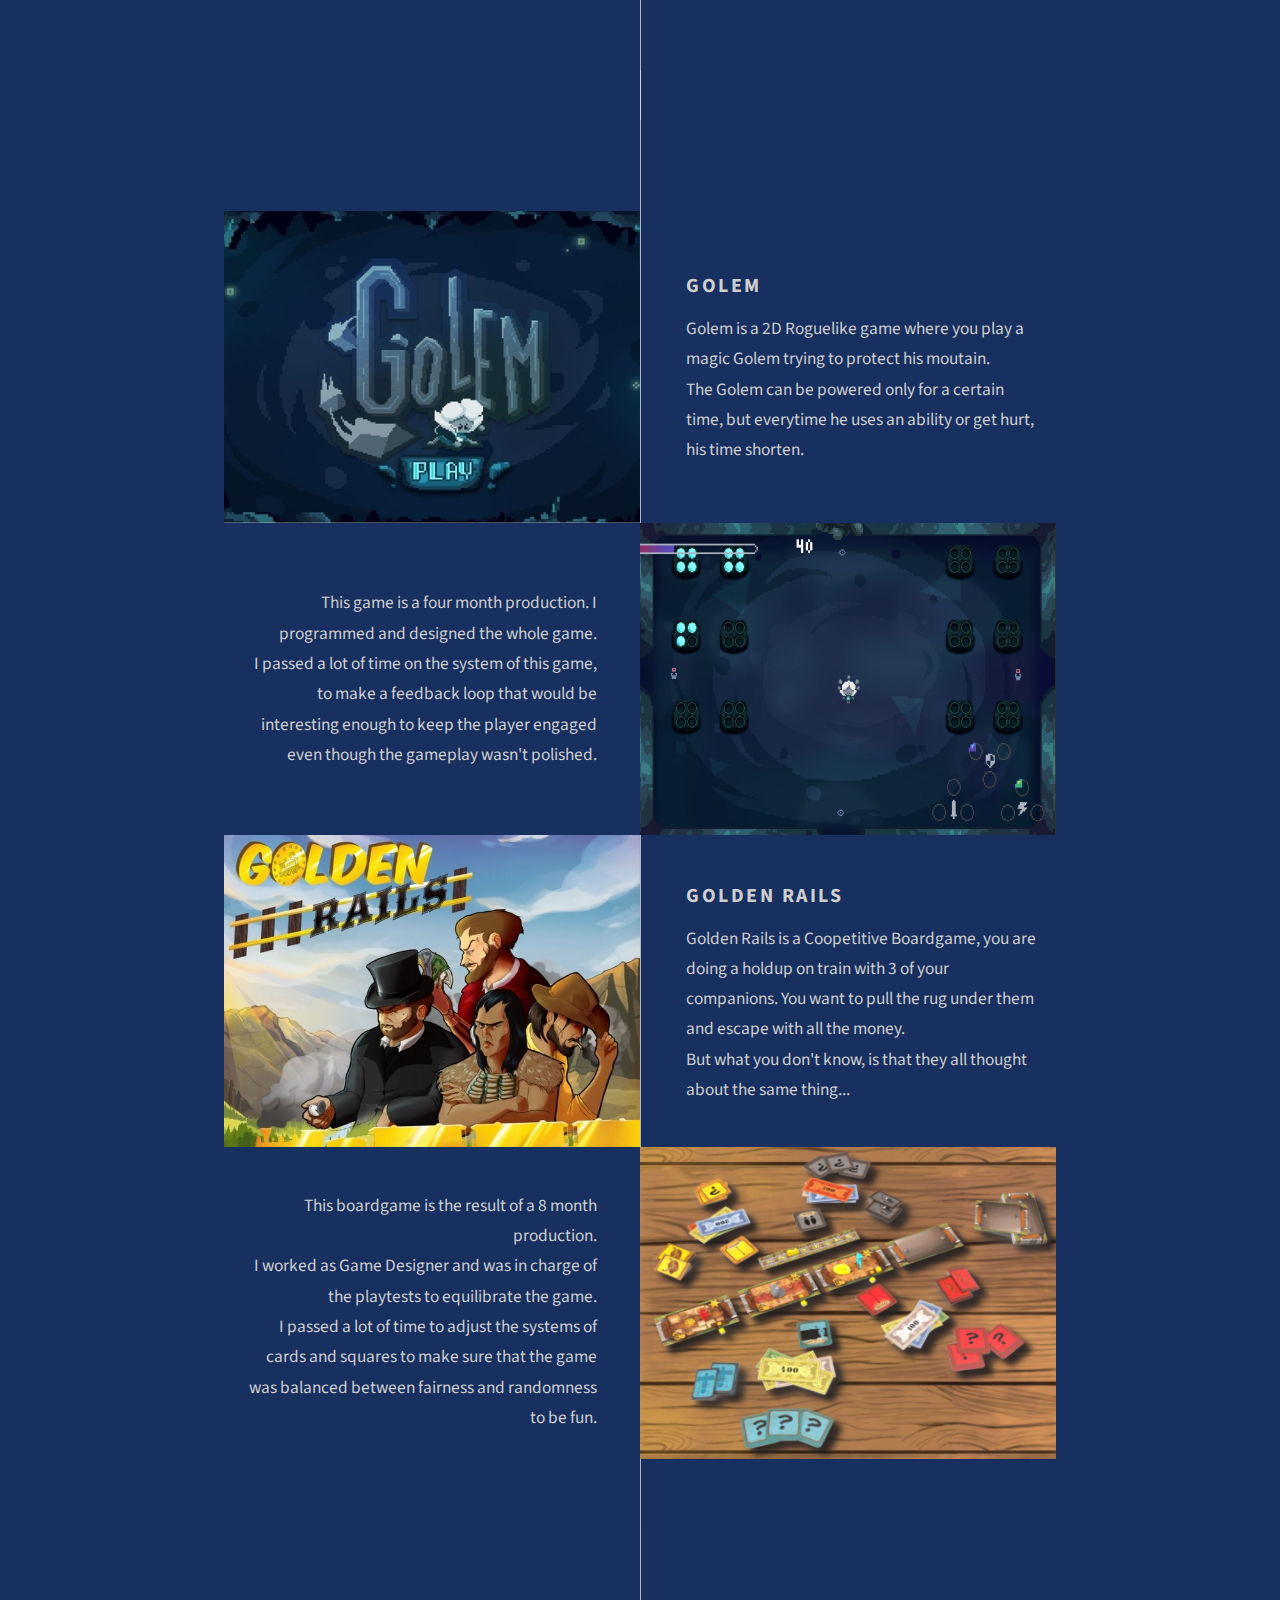
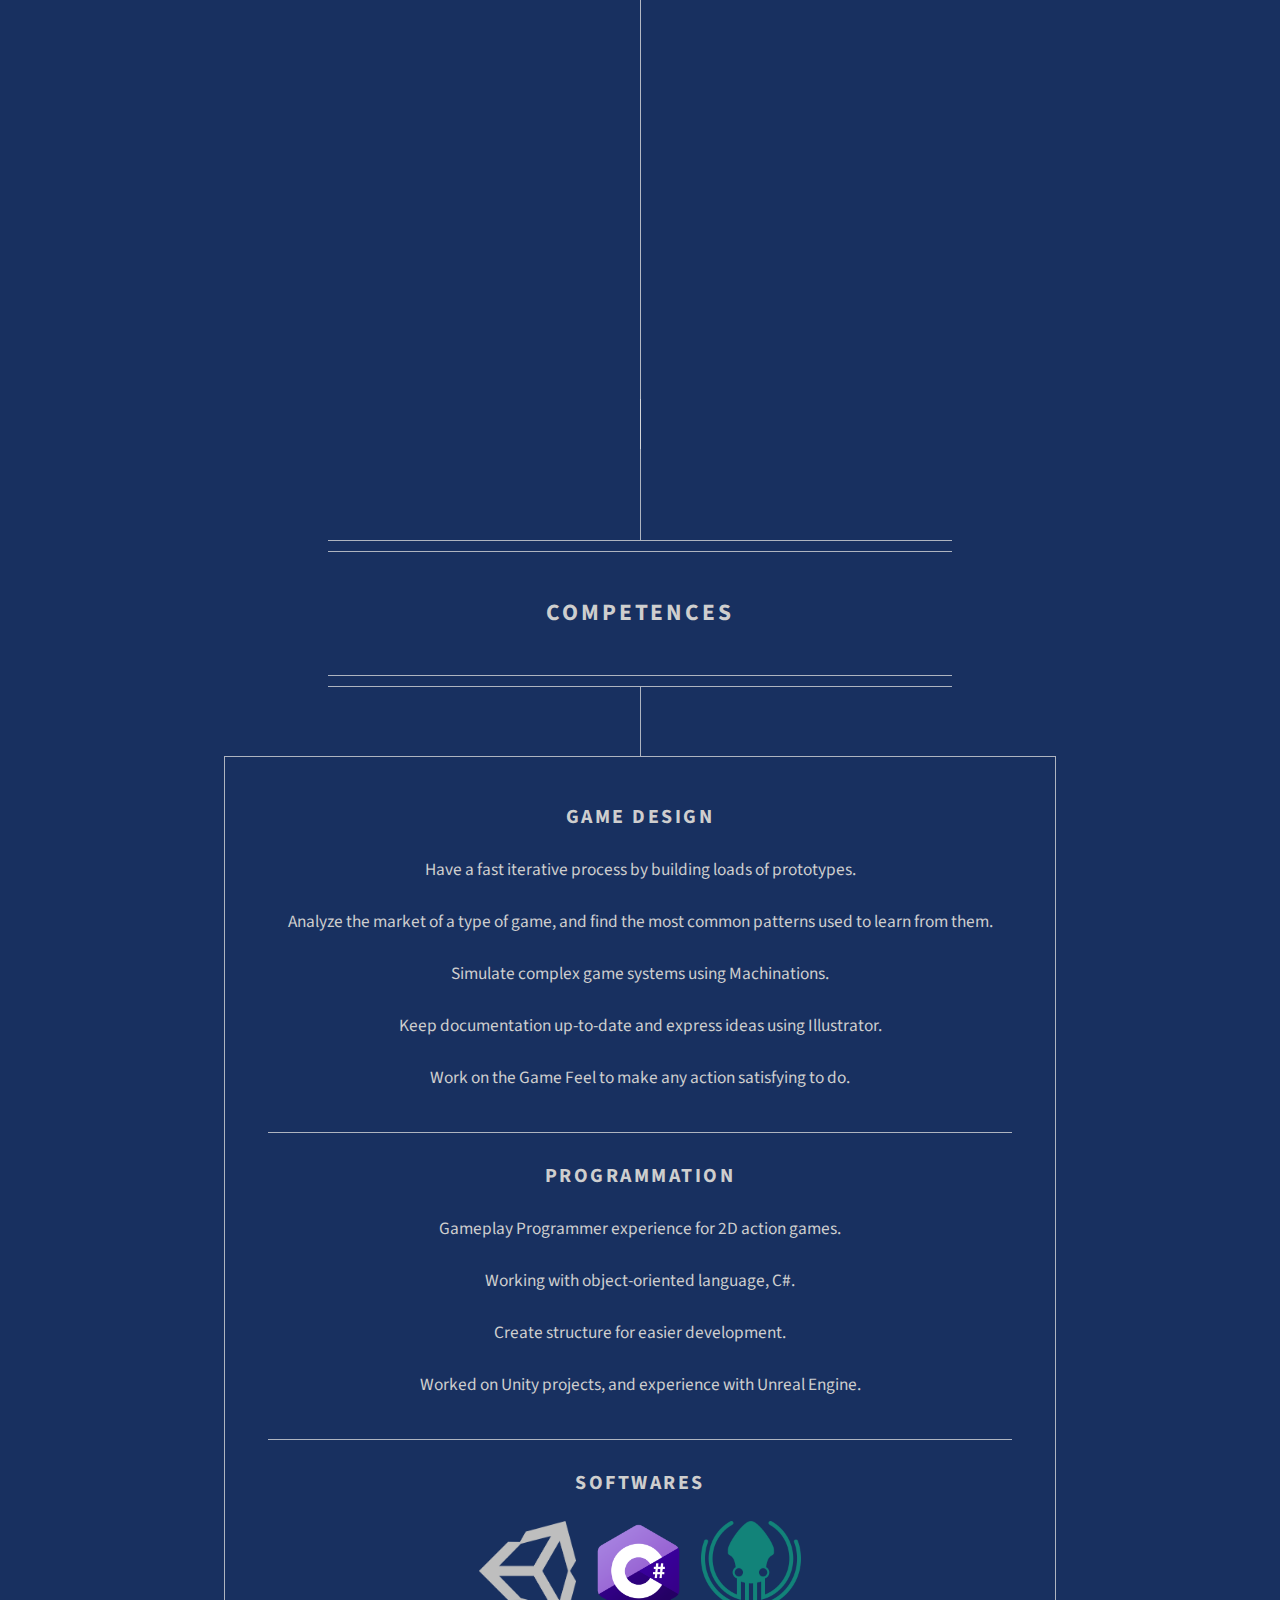
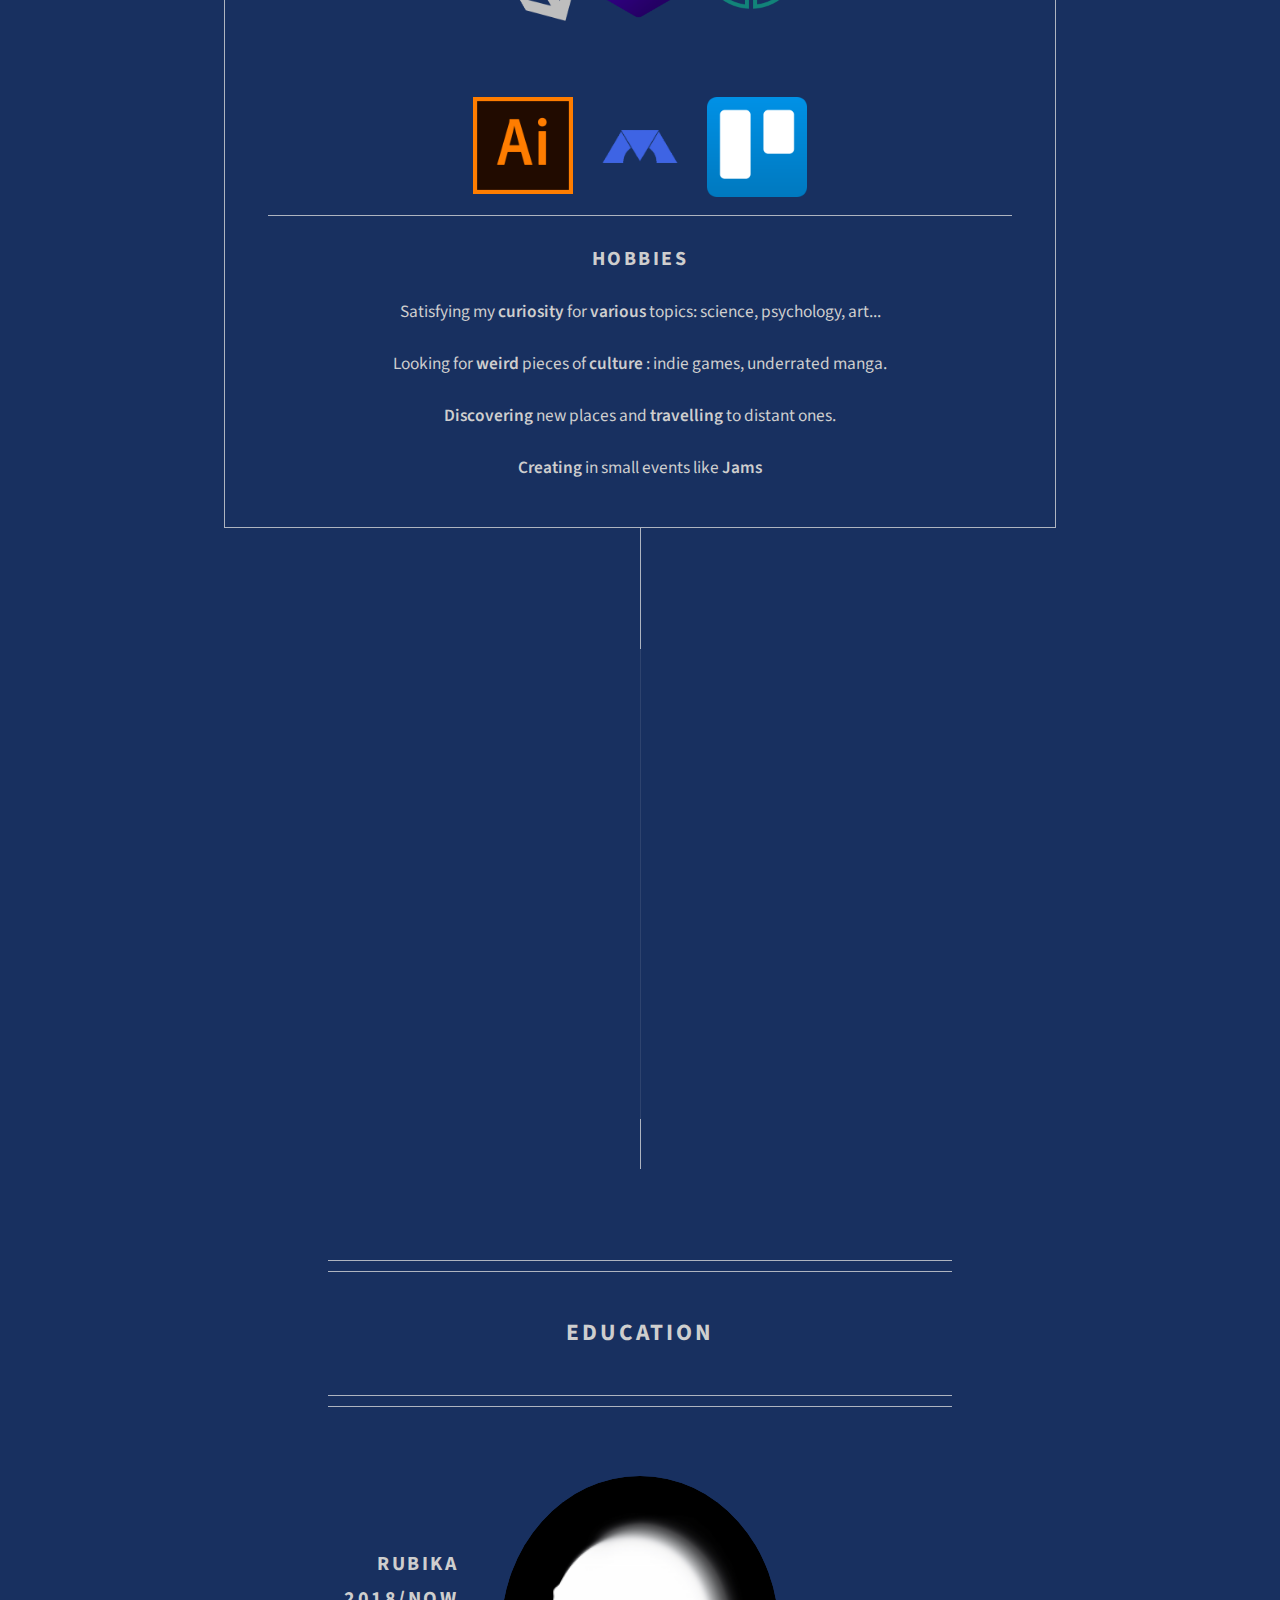
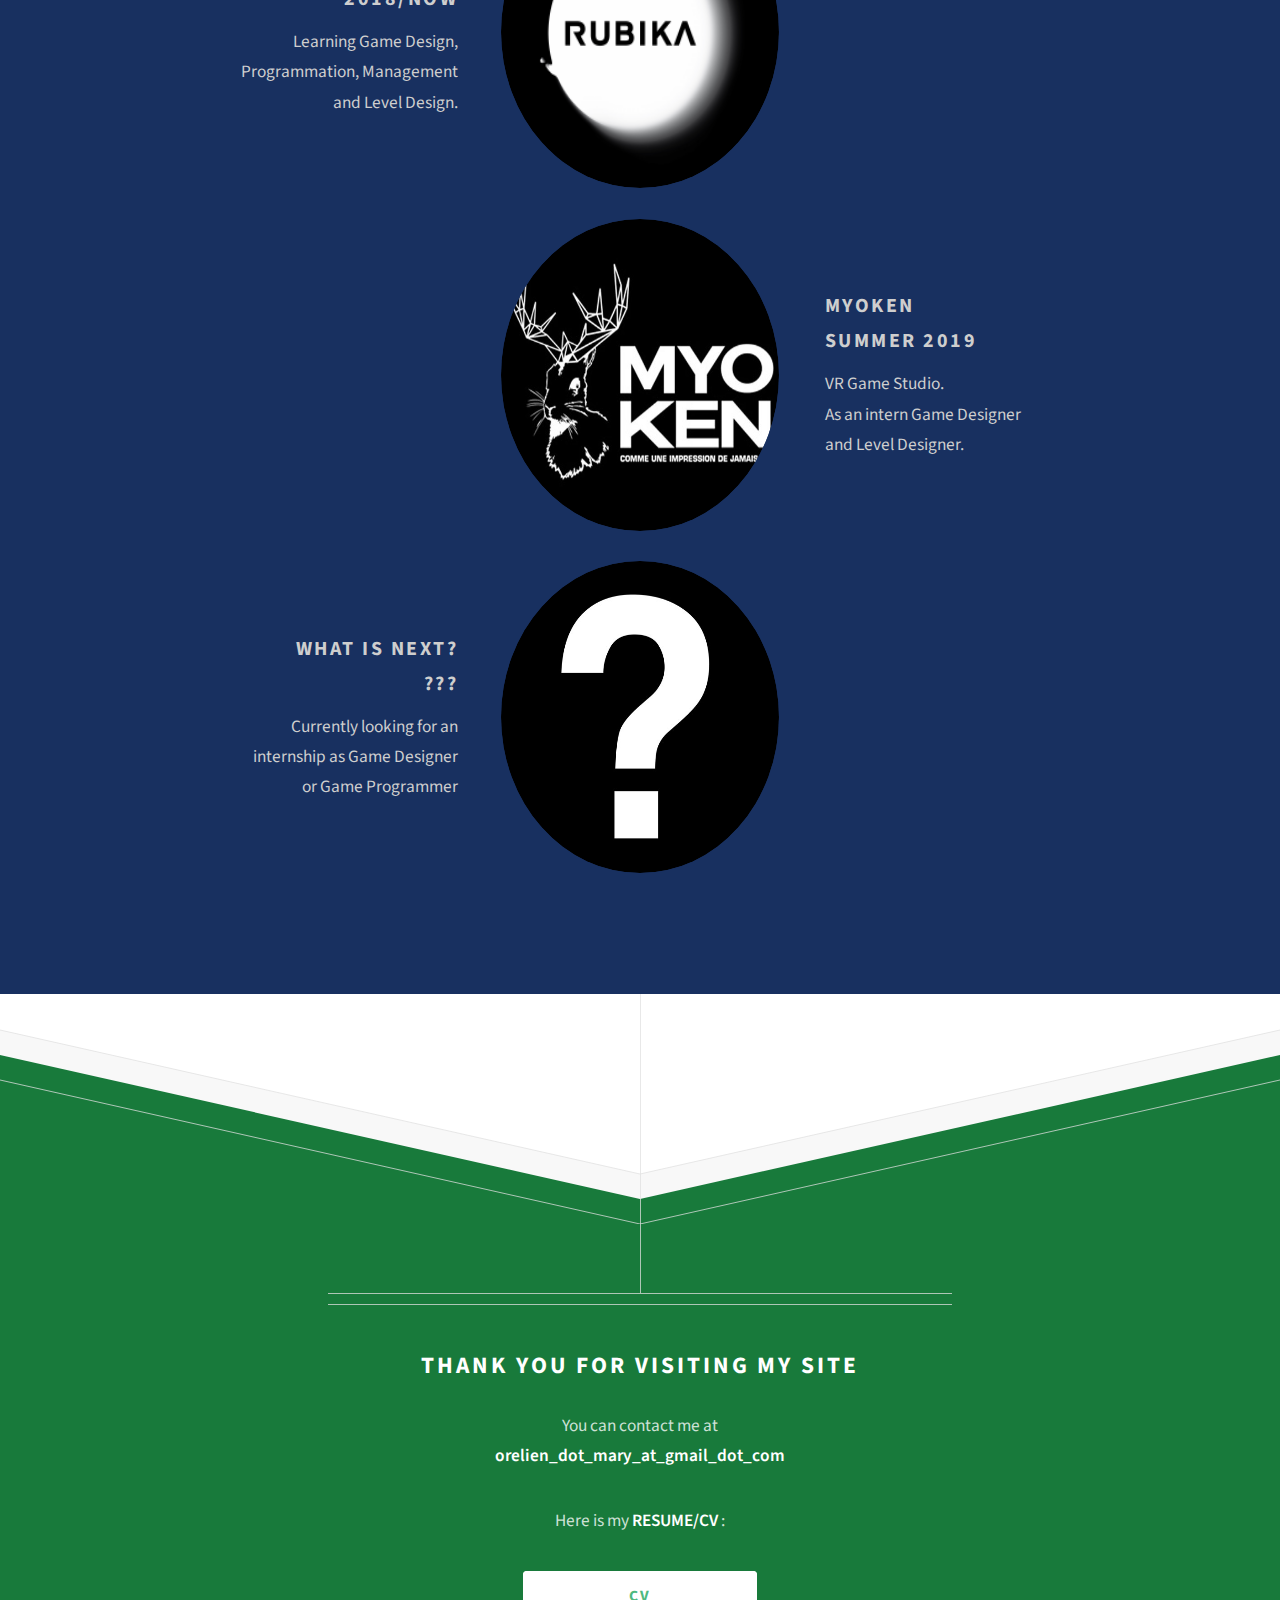
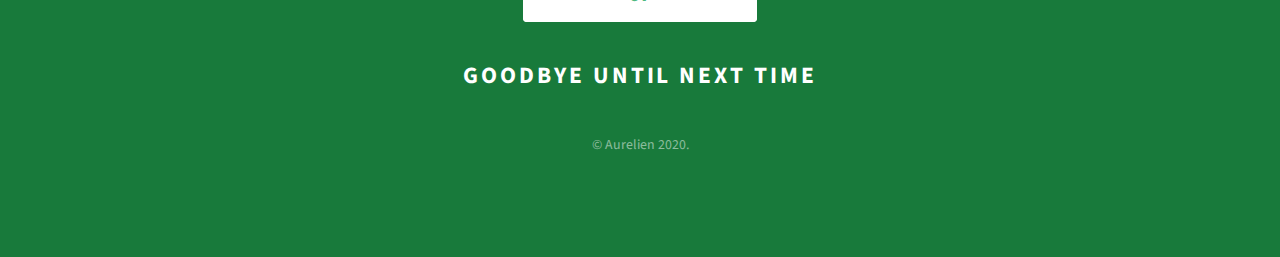
==== commit 82895fbe: "Fix Tetrabot Image" ====
--- a/index.html
+++ b/index.html
@@ -395,7 +395,7 @@
 						</div>
 					</section>
 					<section class="feature right">
-						<a class="image icon solid fa-feather"><img style="max-width:100px;max-height:100px;width:auto;height:auto;" src="Package/images/TetraBot2.png" alt="" /></a>
+						<a class="image icon solid fa-feather"><img style="max-width:100px;max-height:100px;width:auto;height:auto;" src="Package/images/TetraBot3.jpg" alt="" /></a>
 						<div class="content">
 							<p>This game was made in two days for the 2020 Global Game Jam.
 							<br/>I programmed the building part of the game, making me find solutions for UI/menu navigation in a multiplayers game.</p>
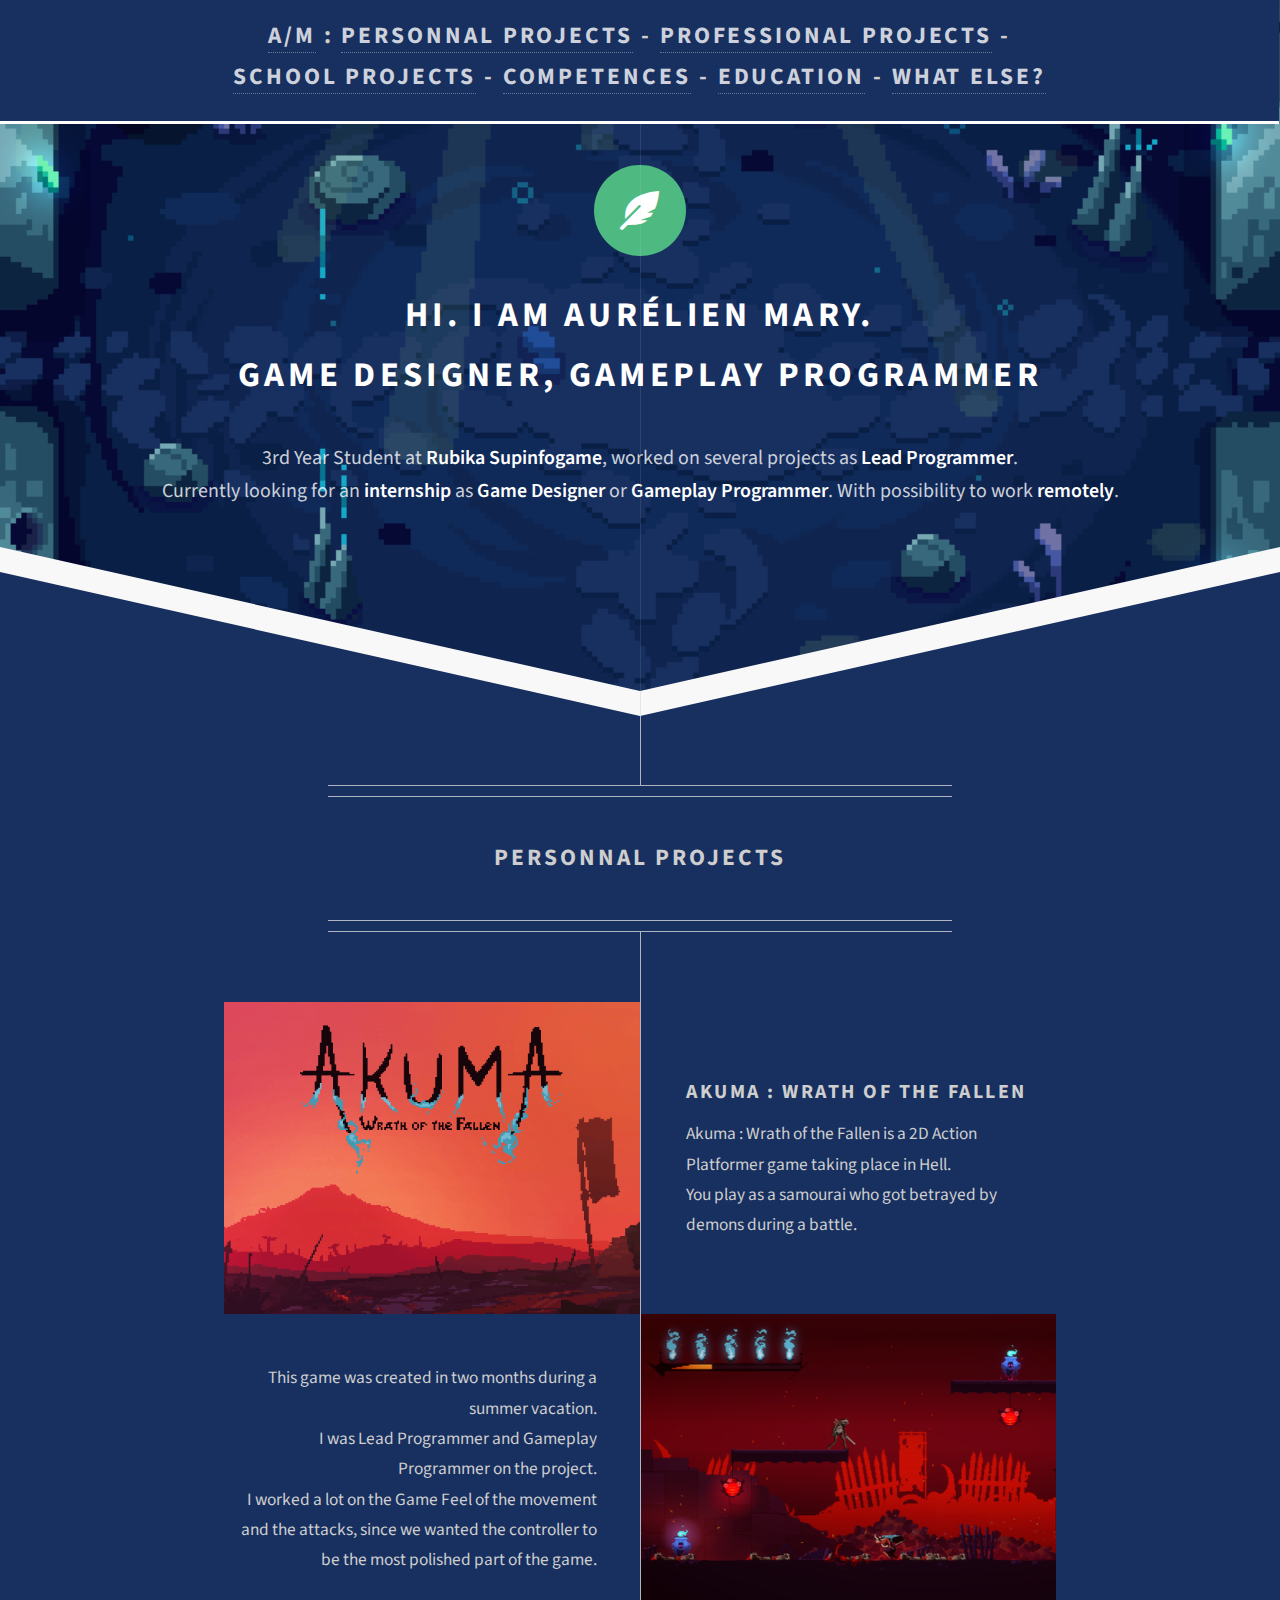
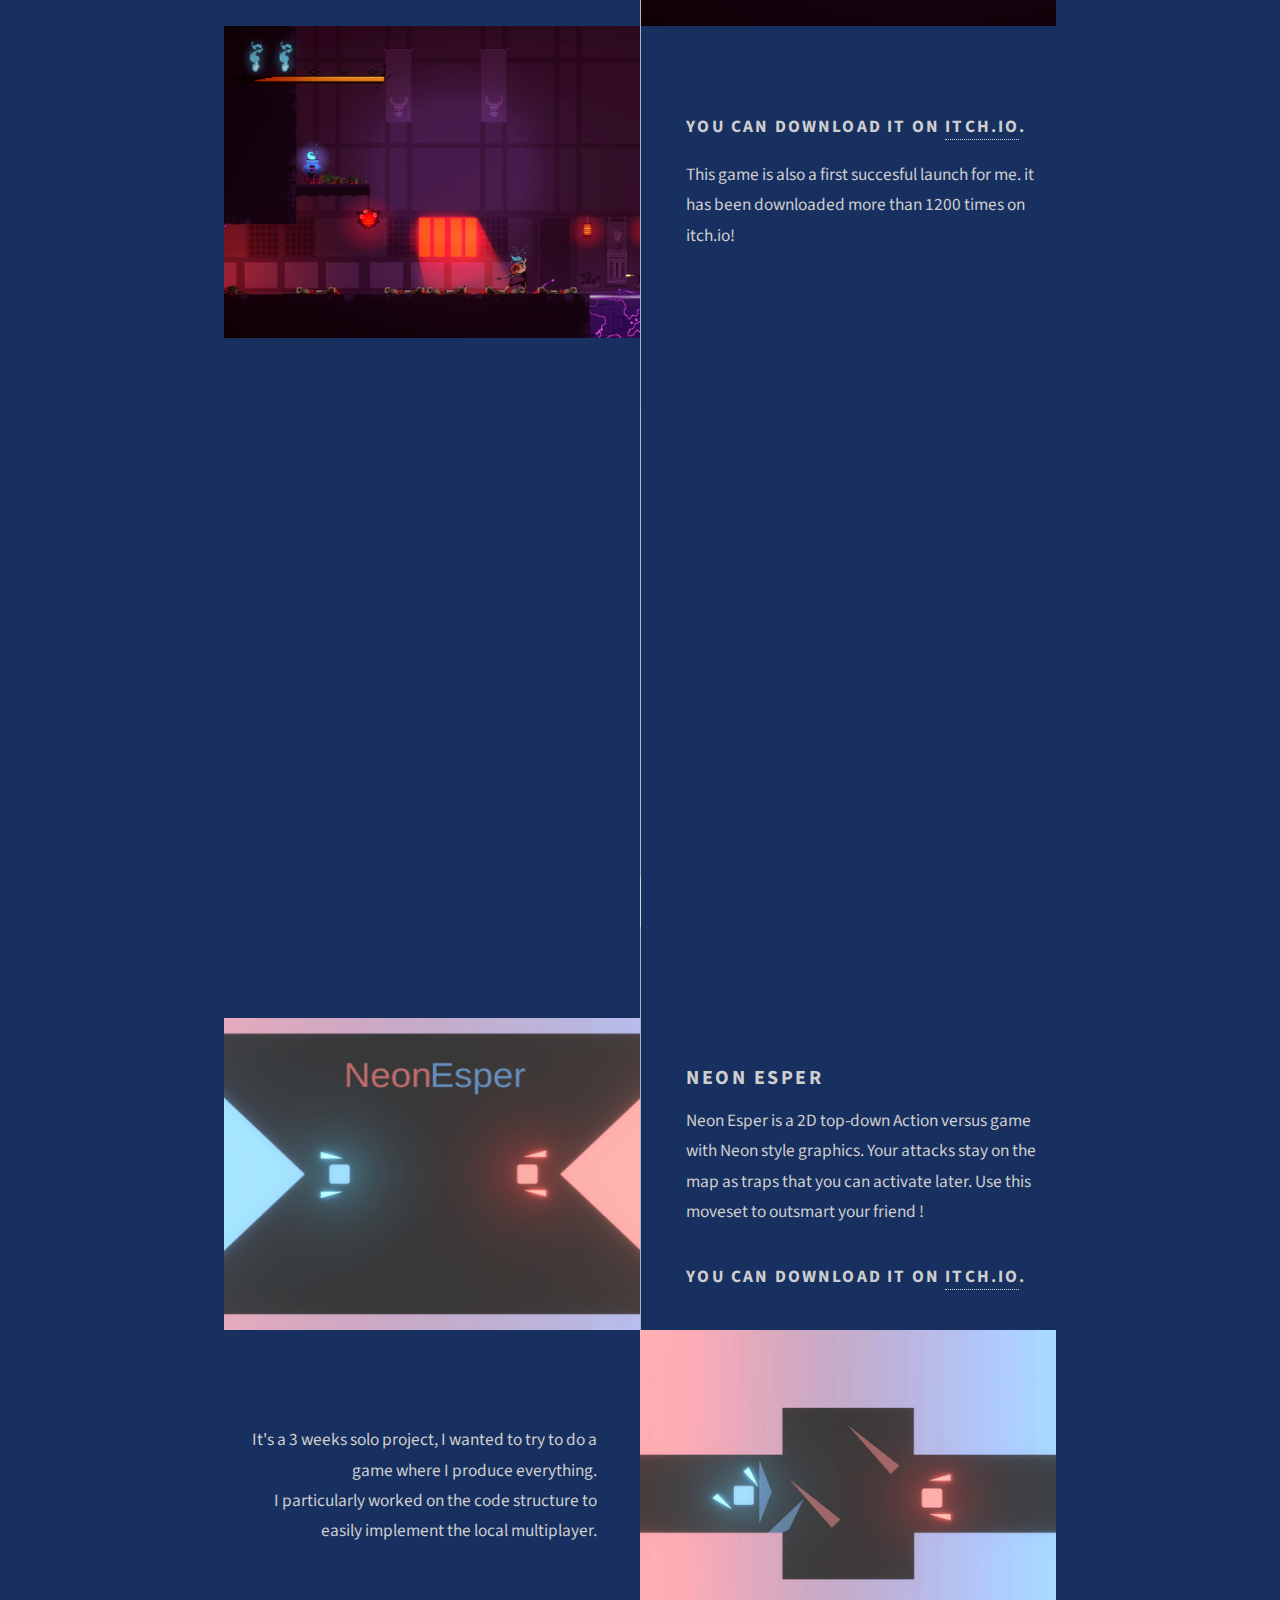
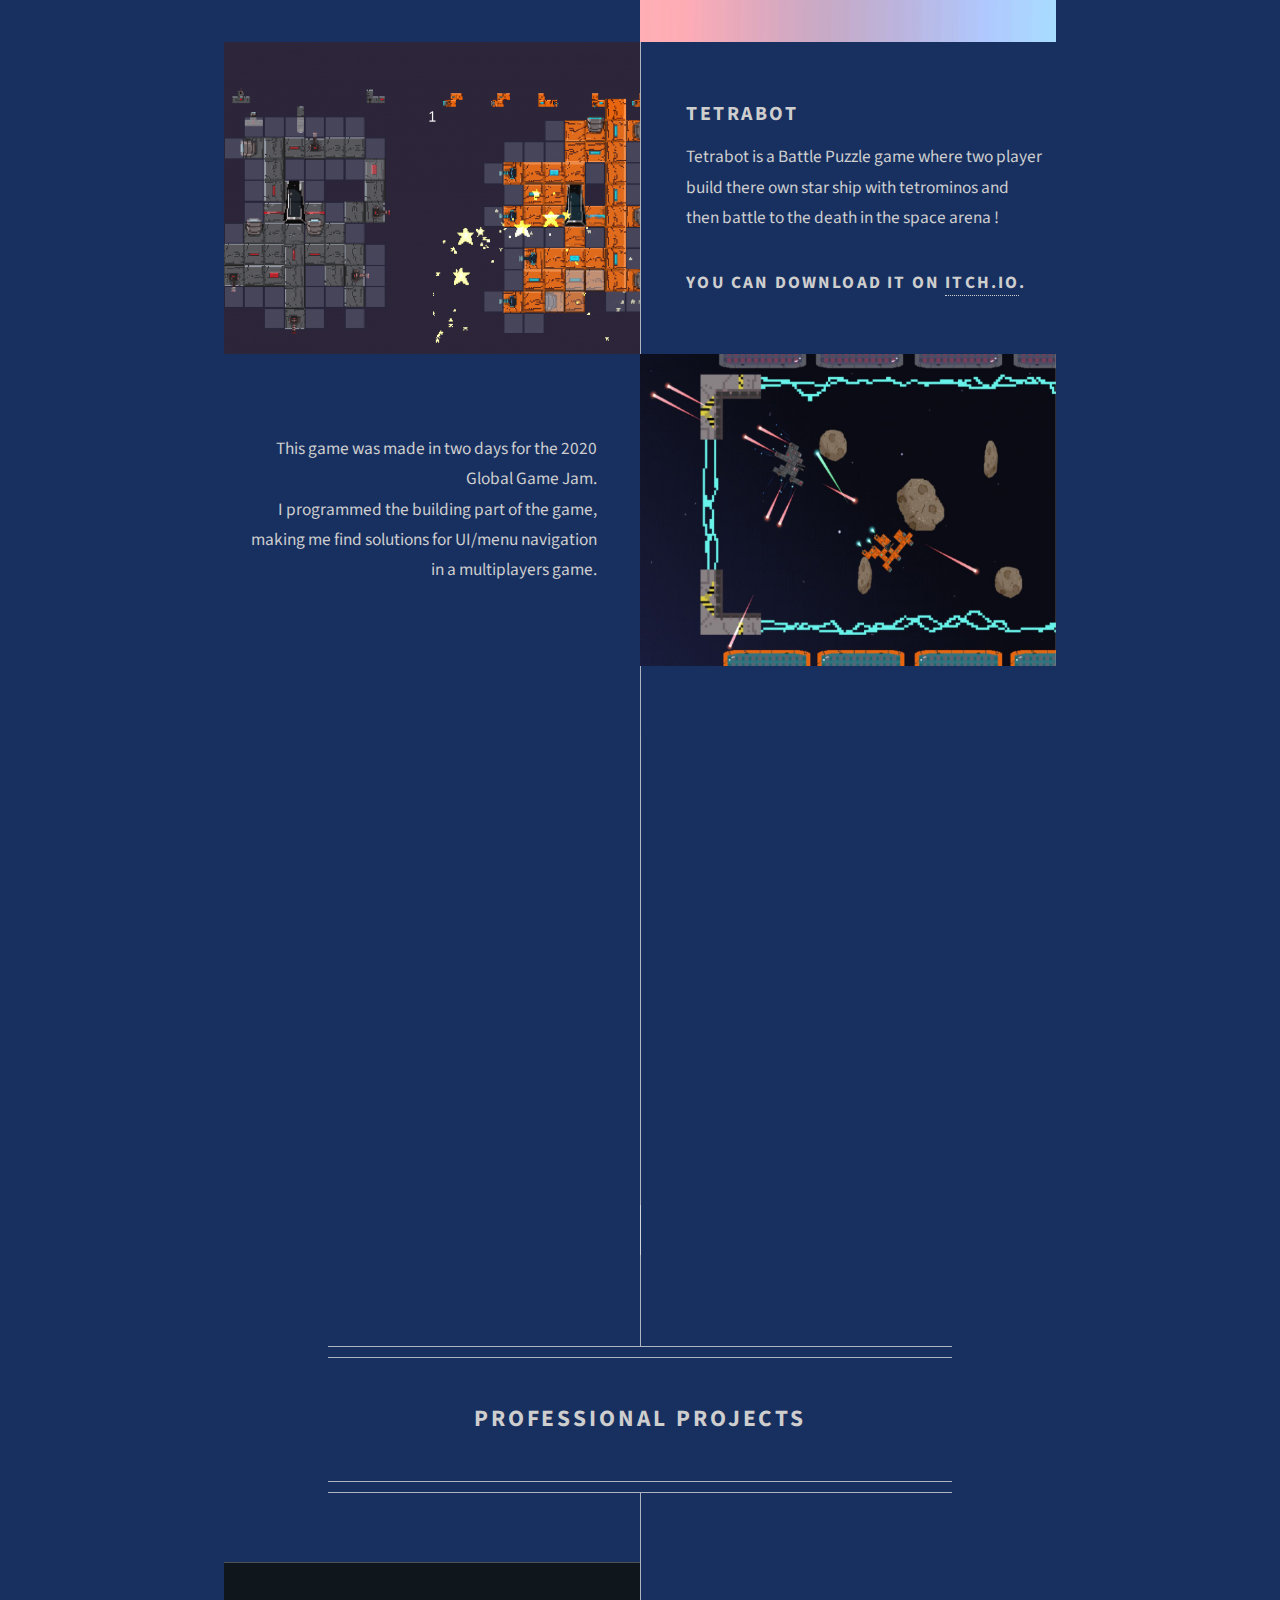
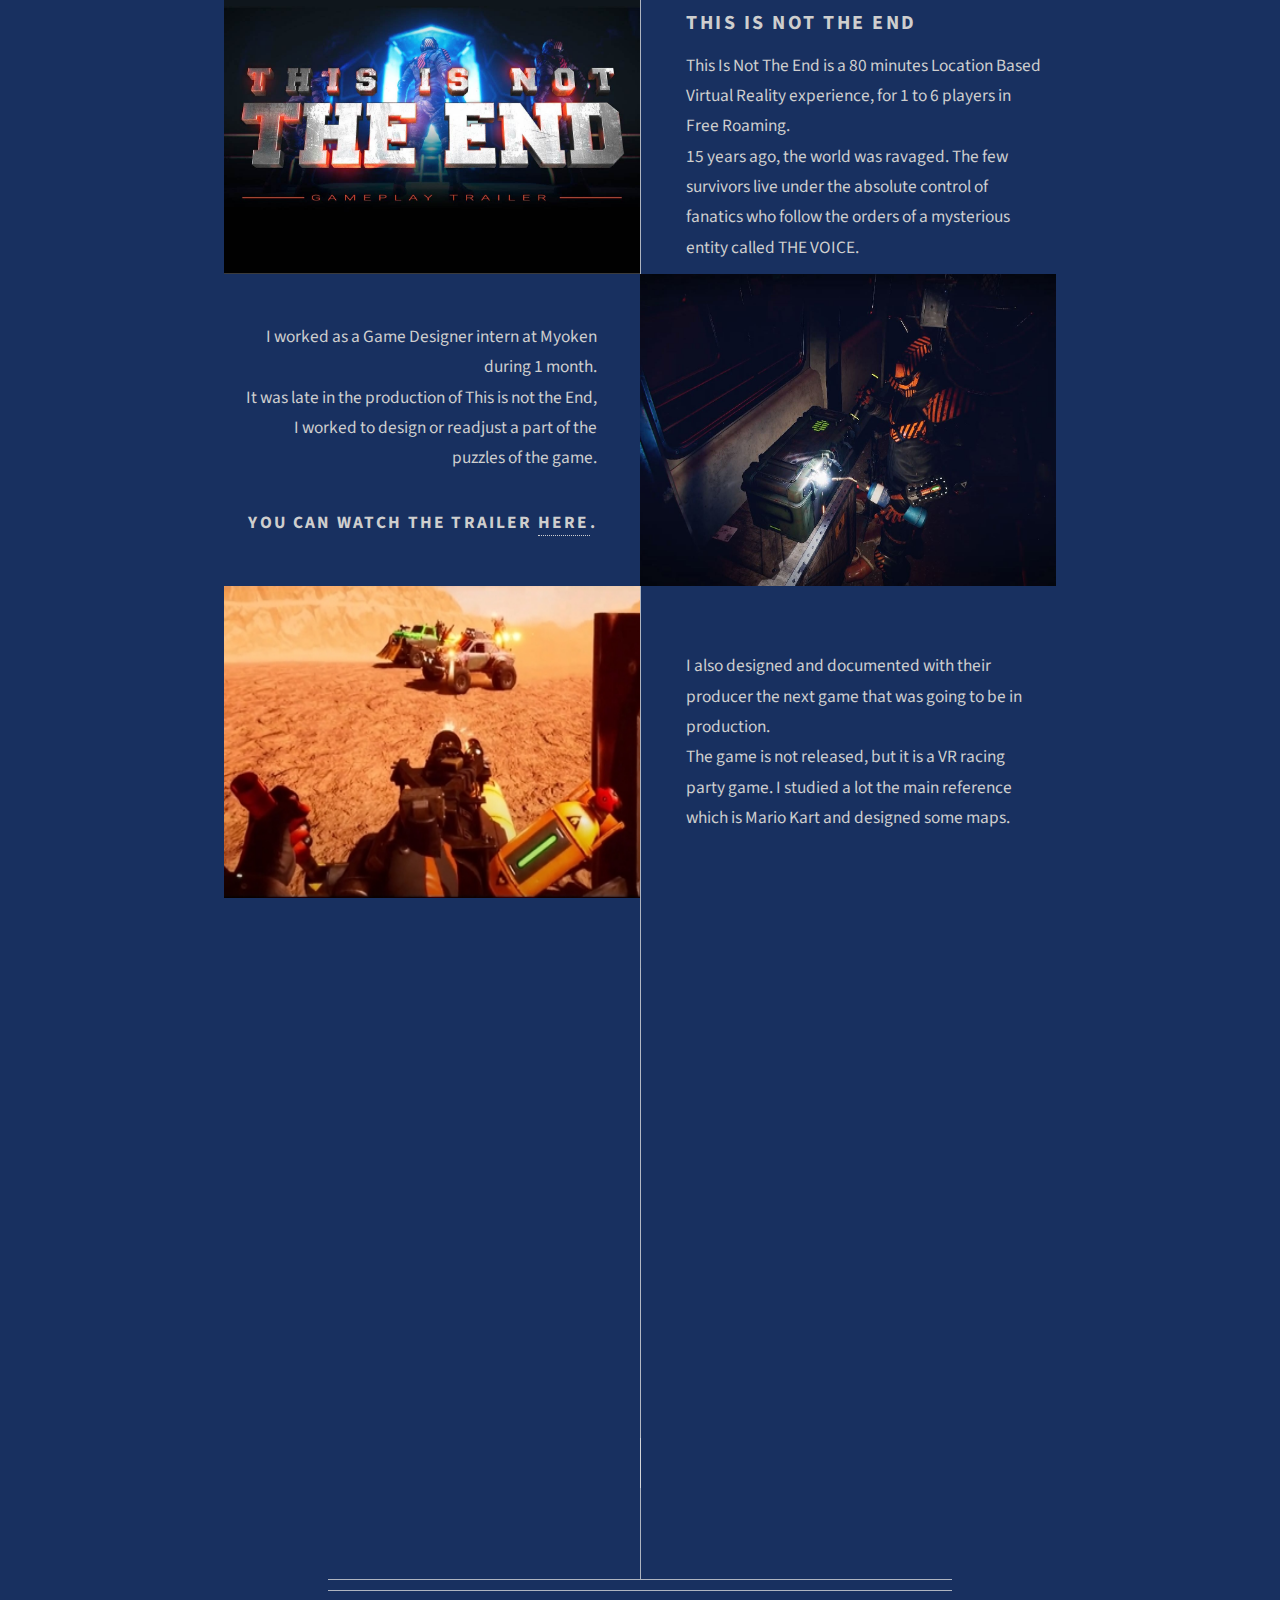
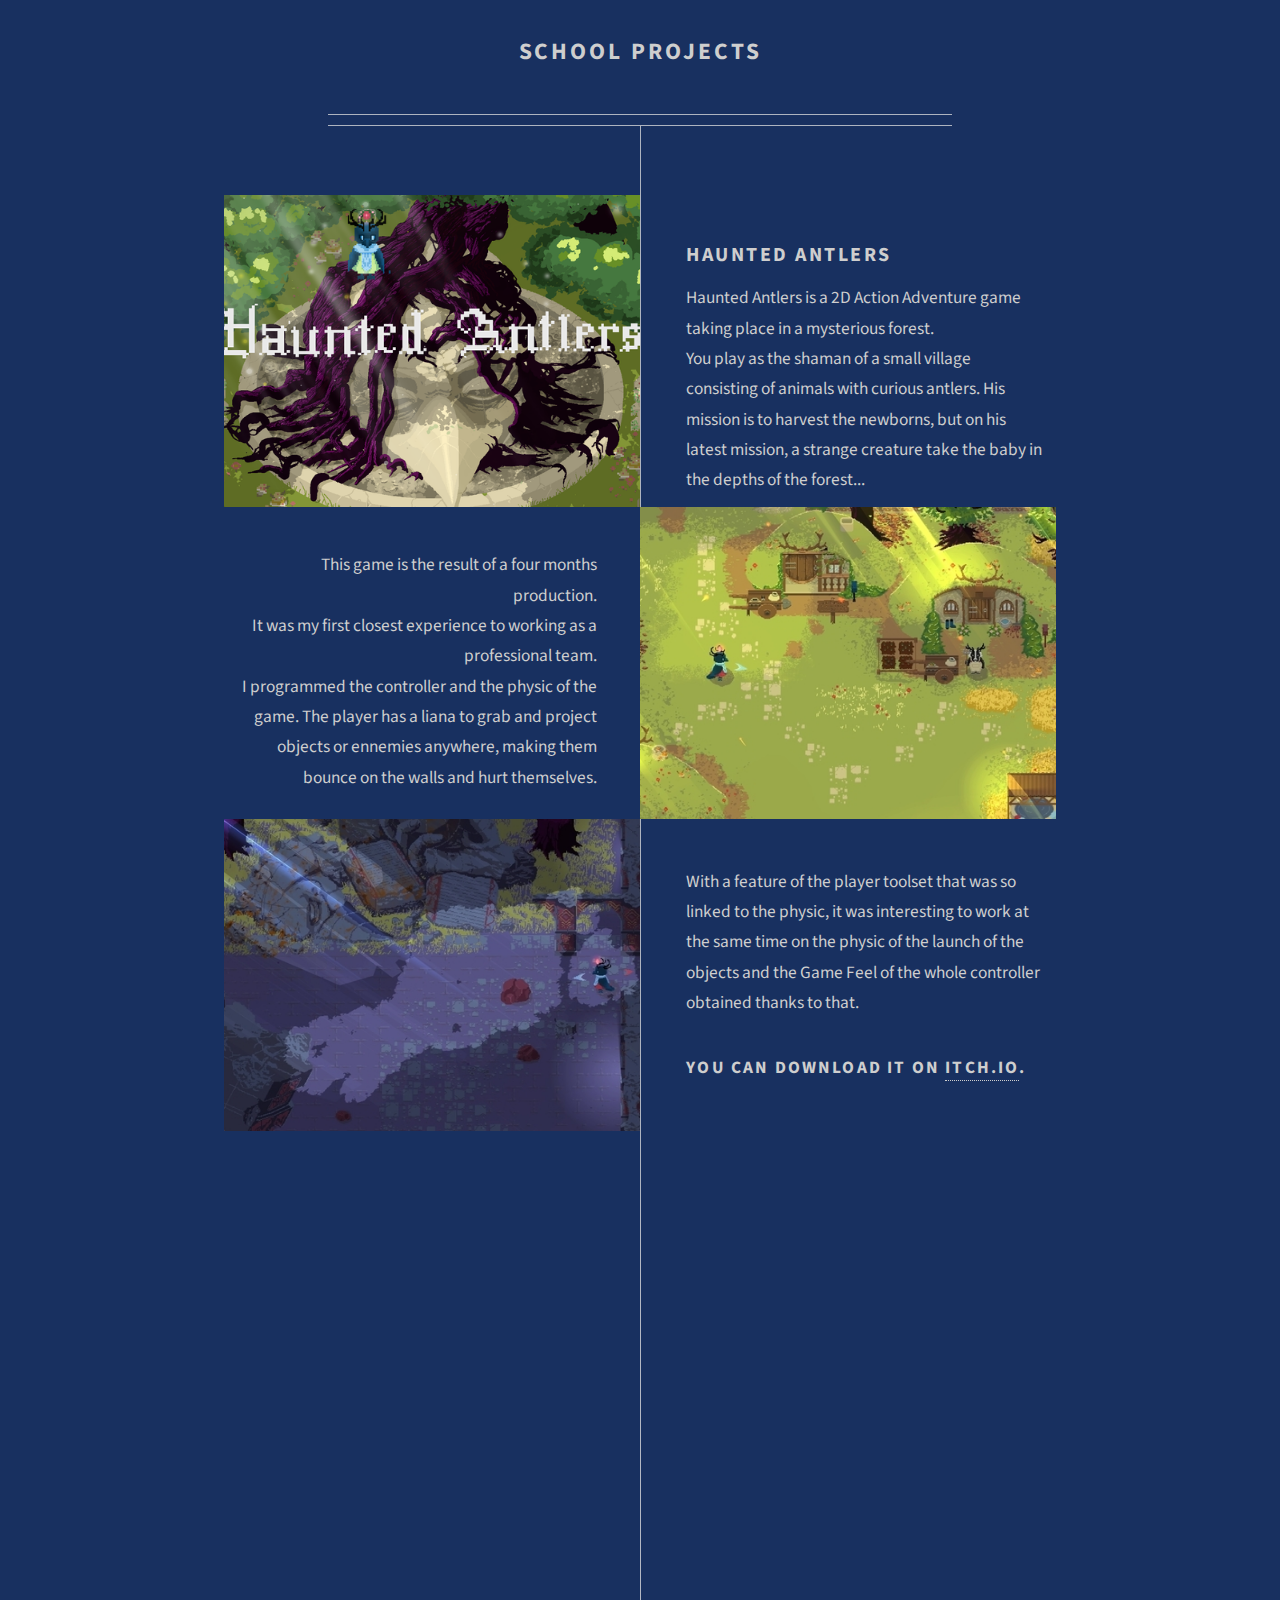
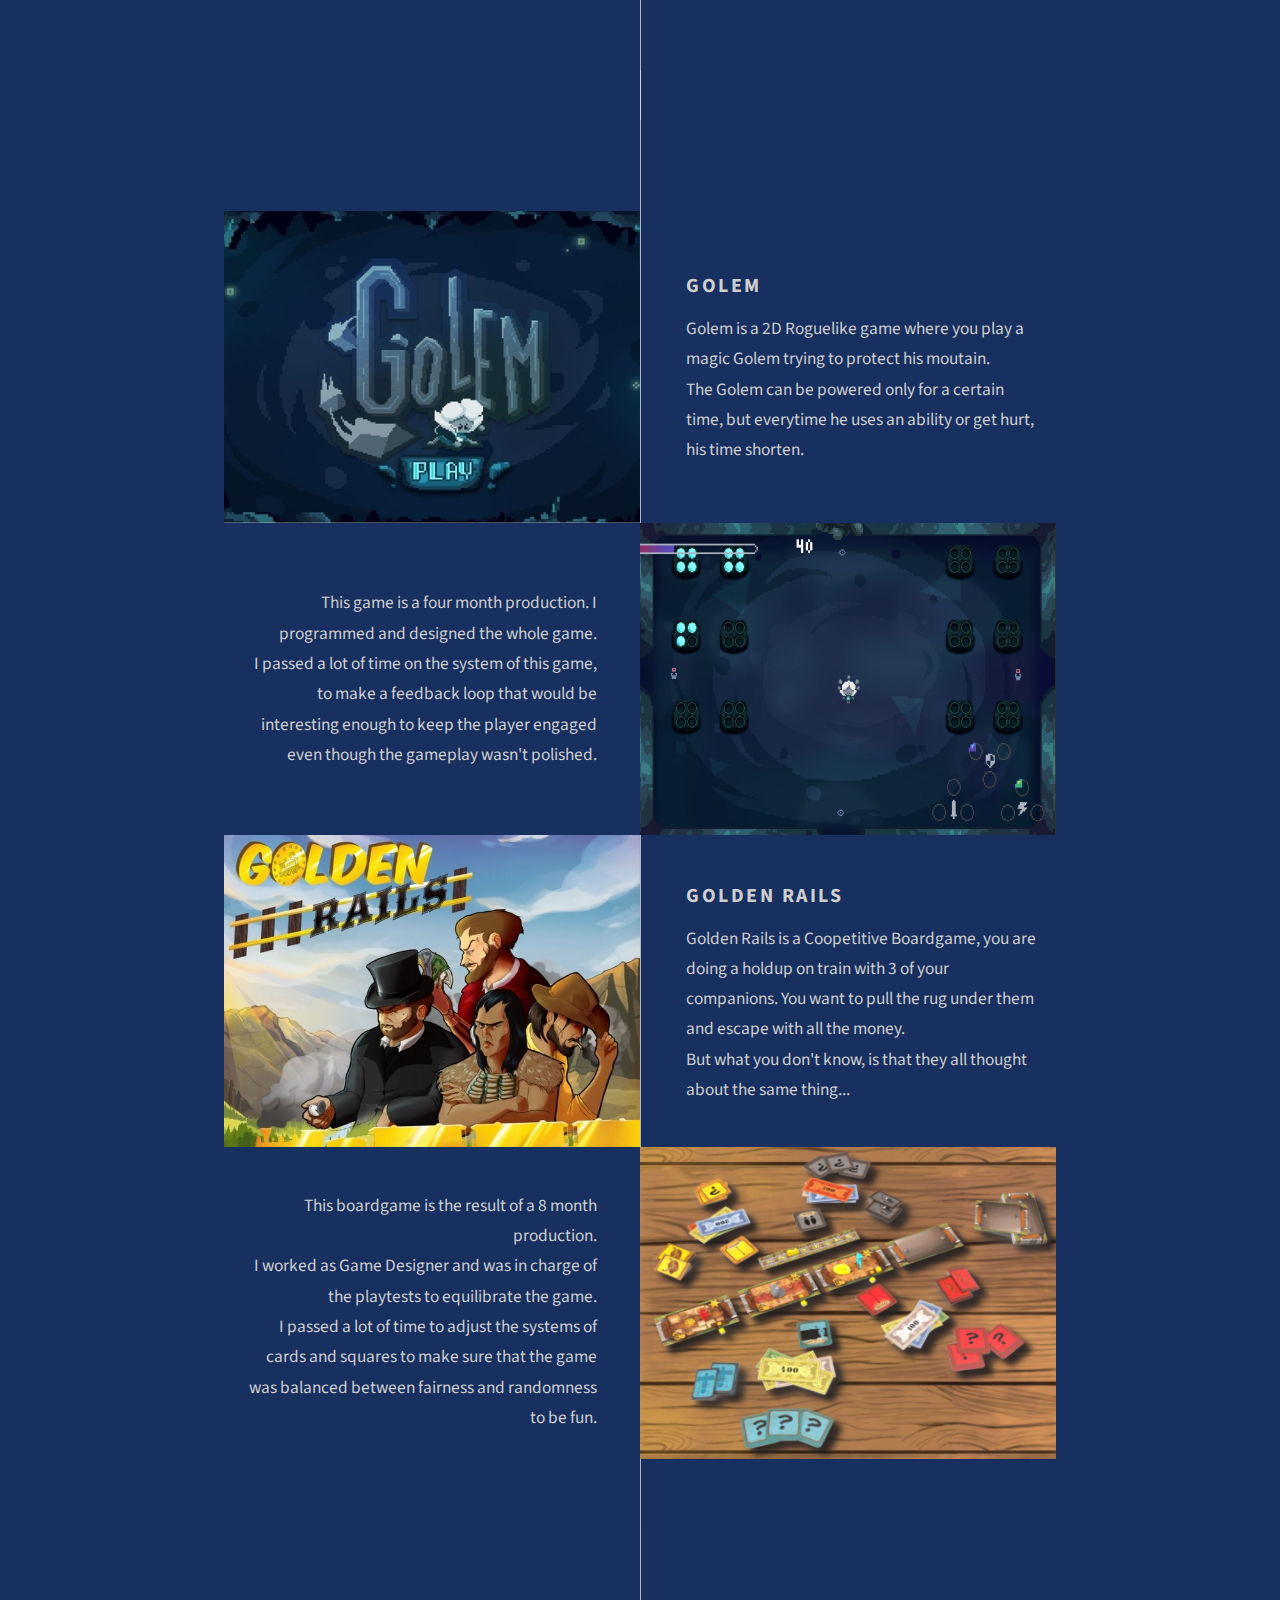
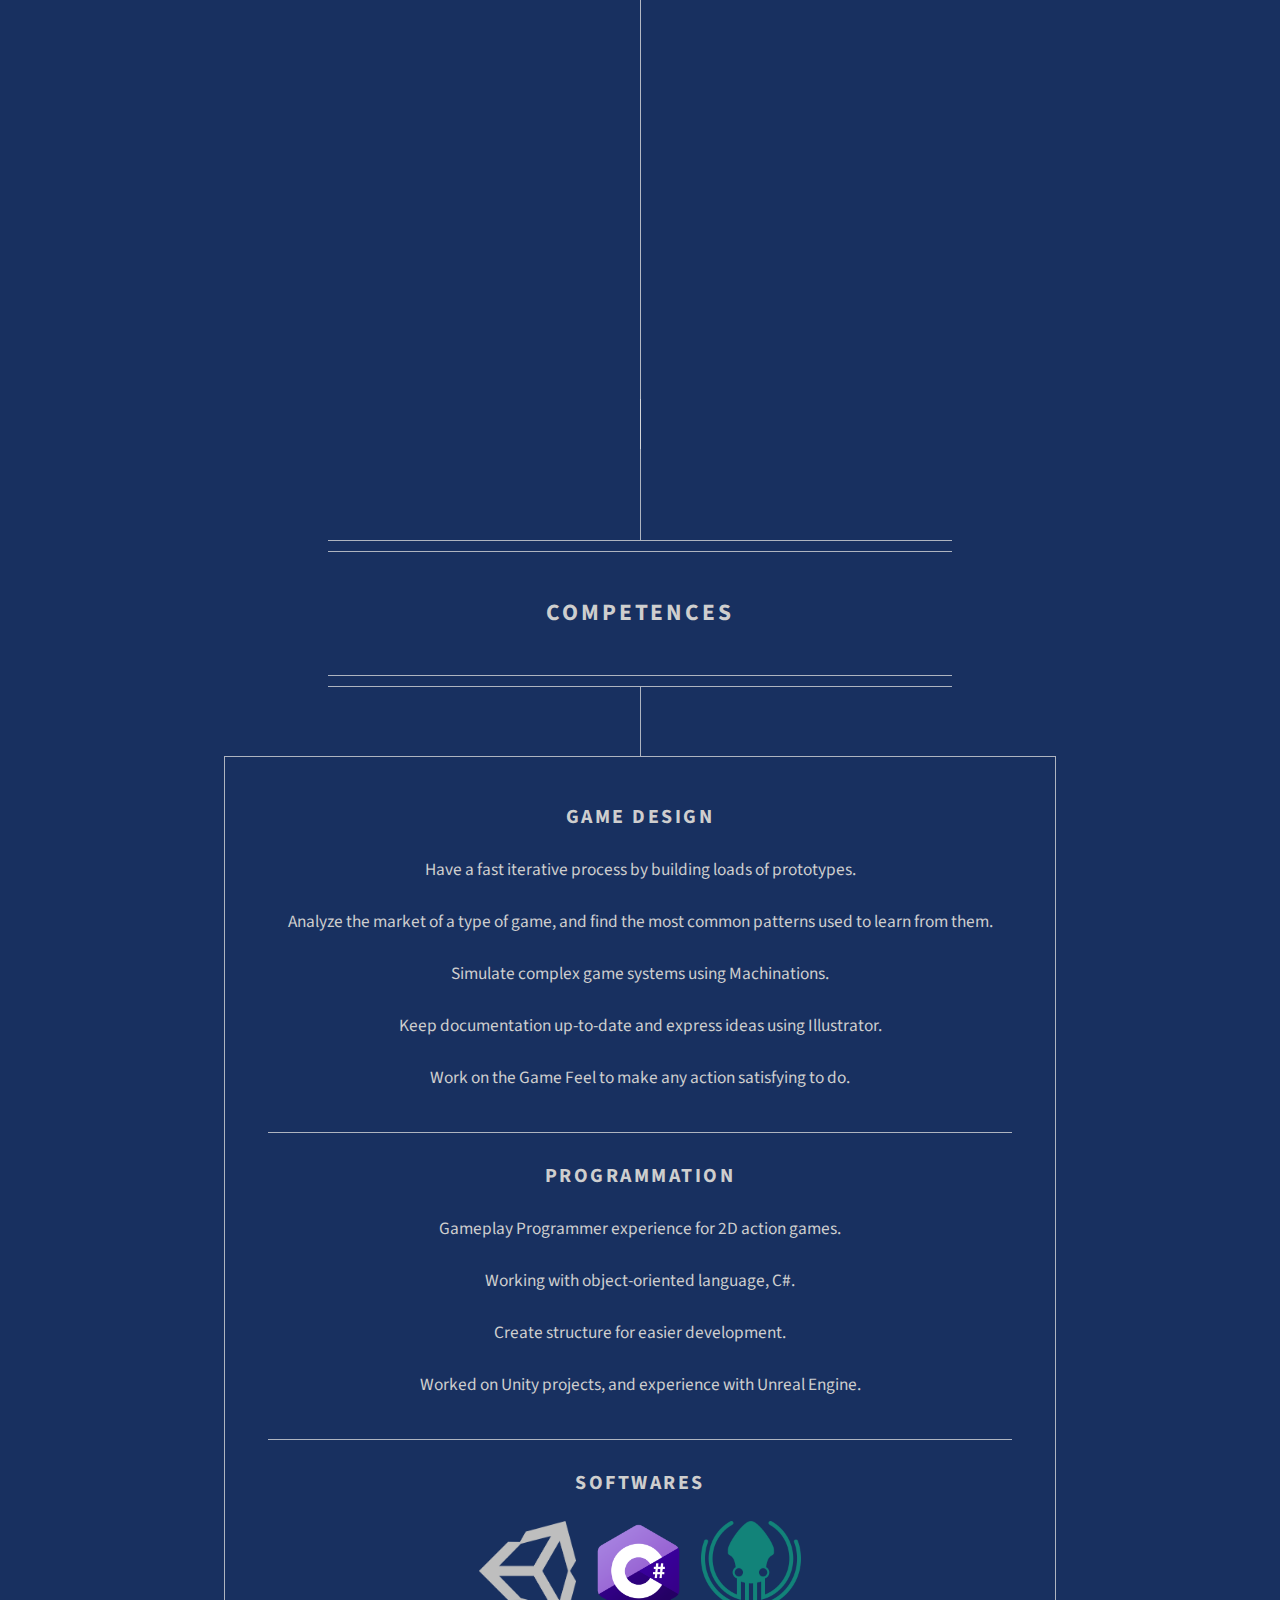
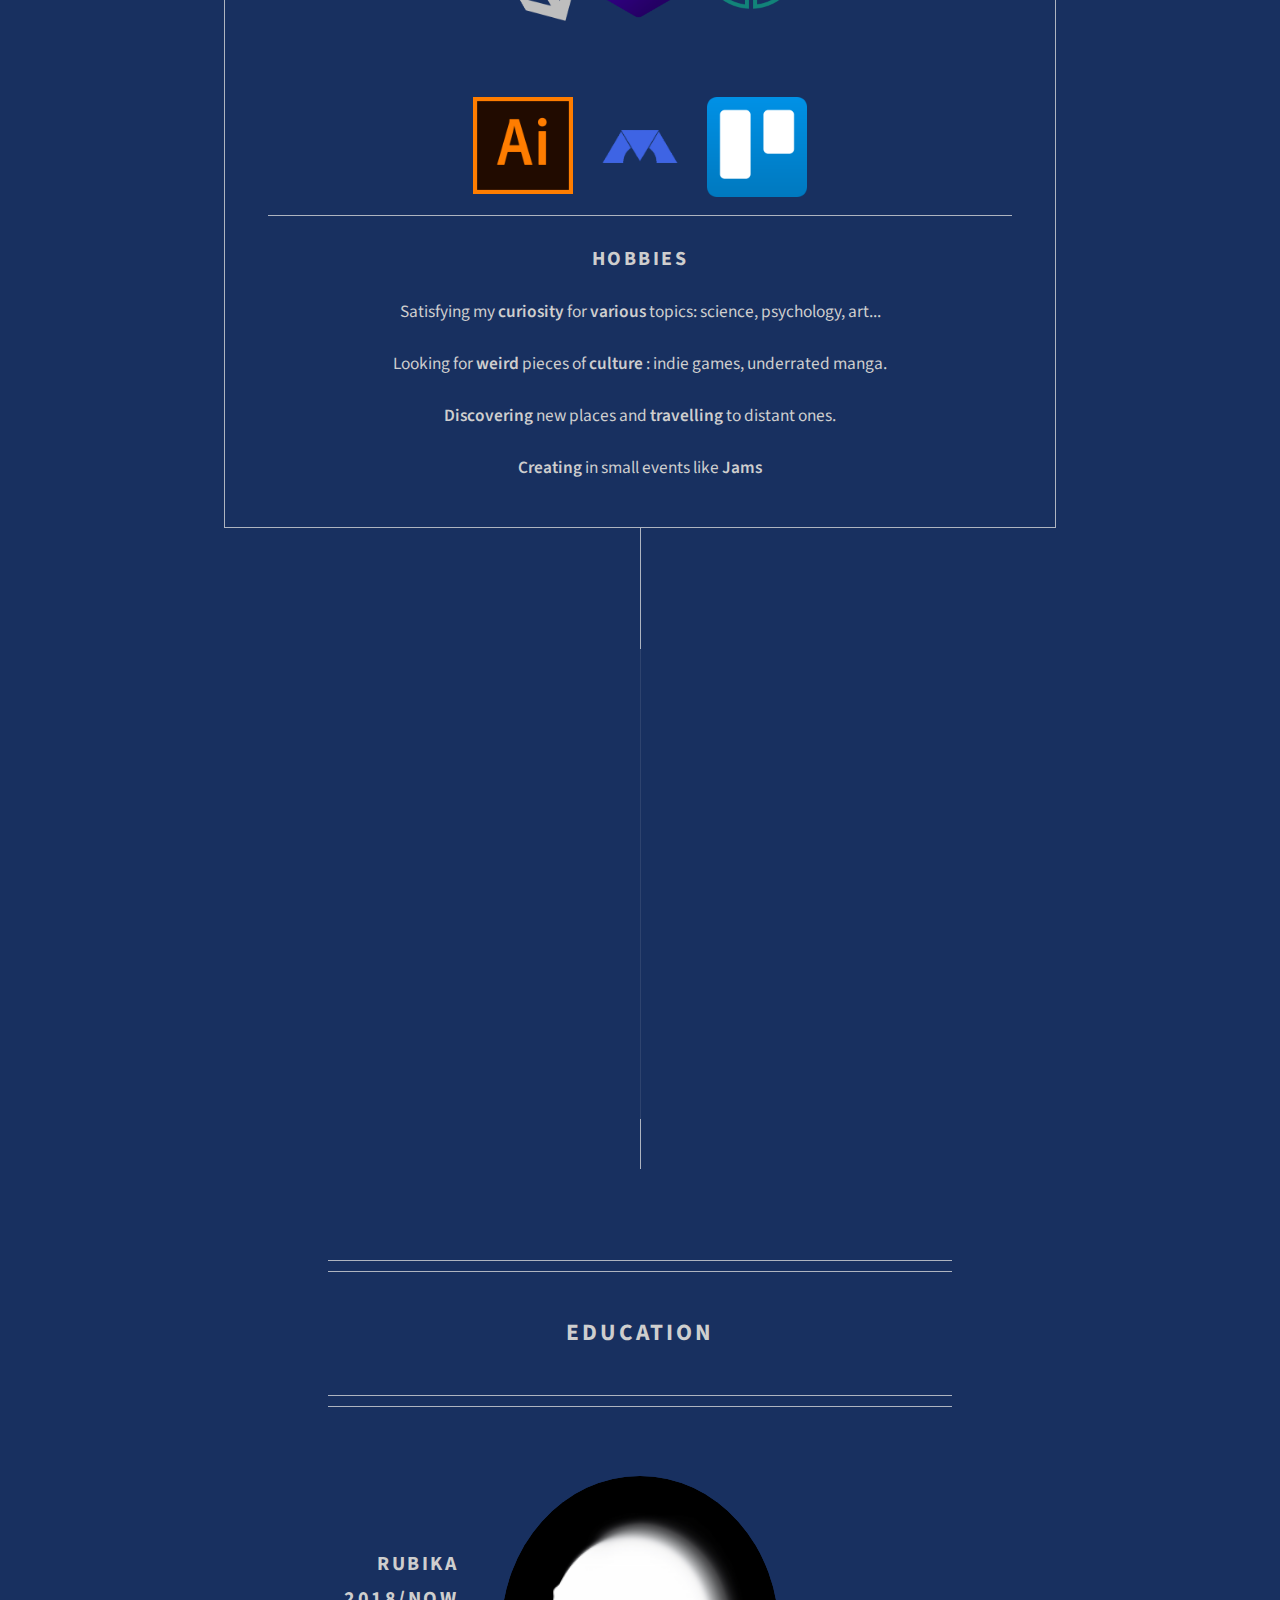
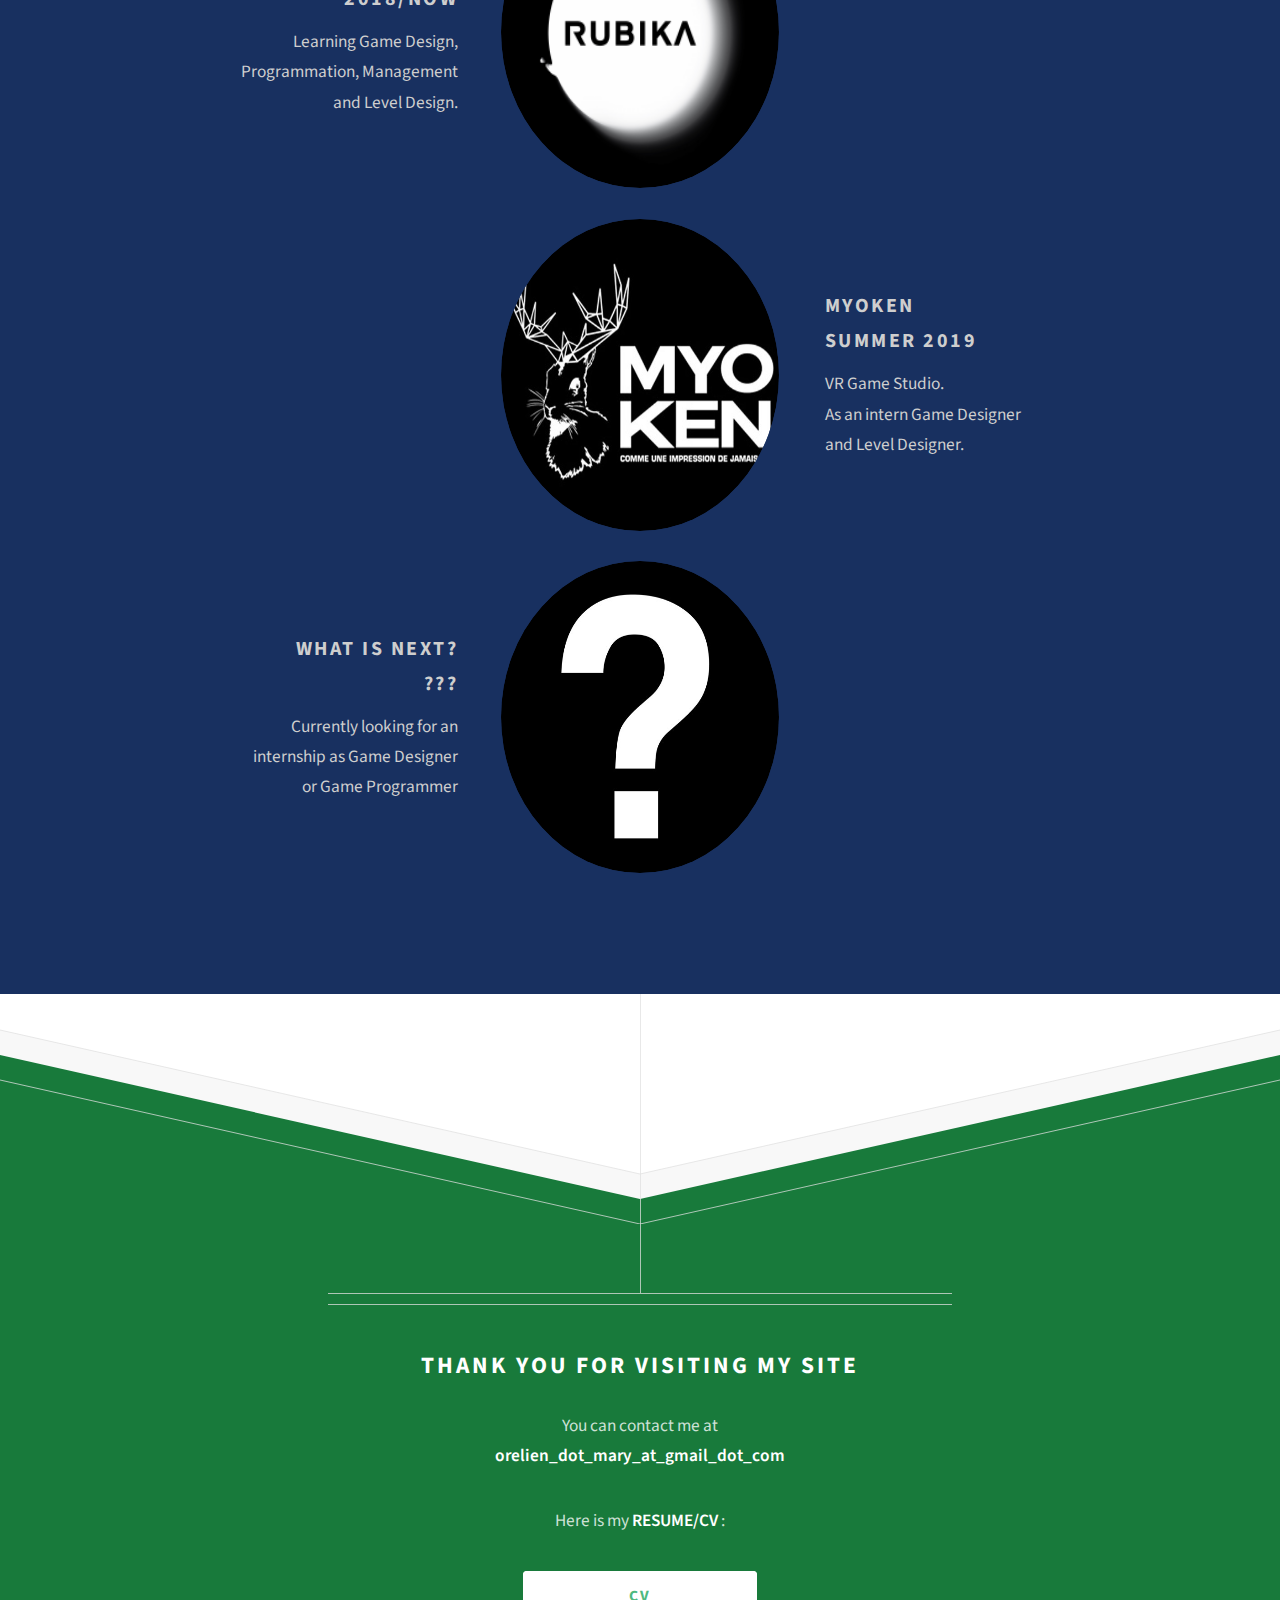
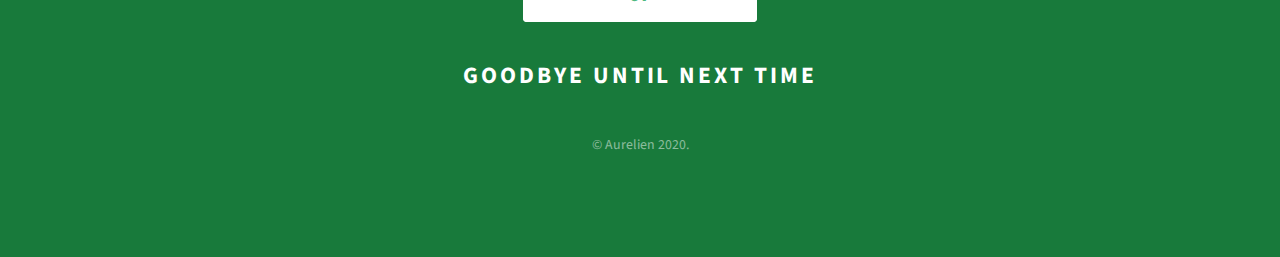
==== commit 35d4f6bc: "Try to fix again" ====
--- a/index.html
+++ b/index.html
@@ -395,7 +395,7 @@
 						</div>
 					</section>
 					<section class="feature right">
-						<a class="image icon solid fa-feather"><img style="max-width:100px;max-height:100px;width:auto;height:auto;" src="Package/images/TetraBot3.jpg" alt="" /></a>
+						<a class="image icon solid fa-feather"><img style="max-width:100px;max-height:100px;width:auto;height:auto;" src="Package/images/TetraBot3.JPG" alt="" /></a>
 						<div class="content">
 							<p>This game was made in two days for the 2020 Global Game Jam.
 							<br/>I programmed the building part of the game, making me find solutions for UI/menu navigation in a multiplayers game.</p>
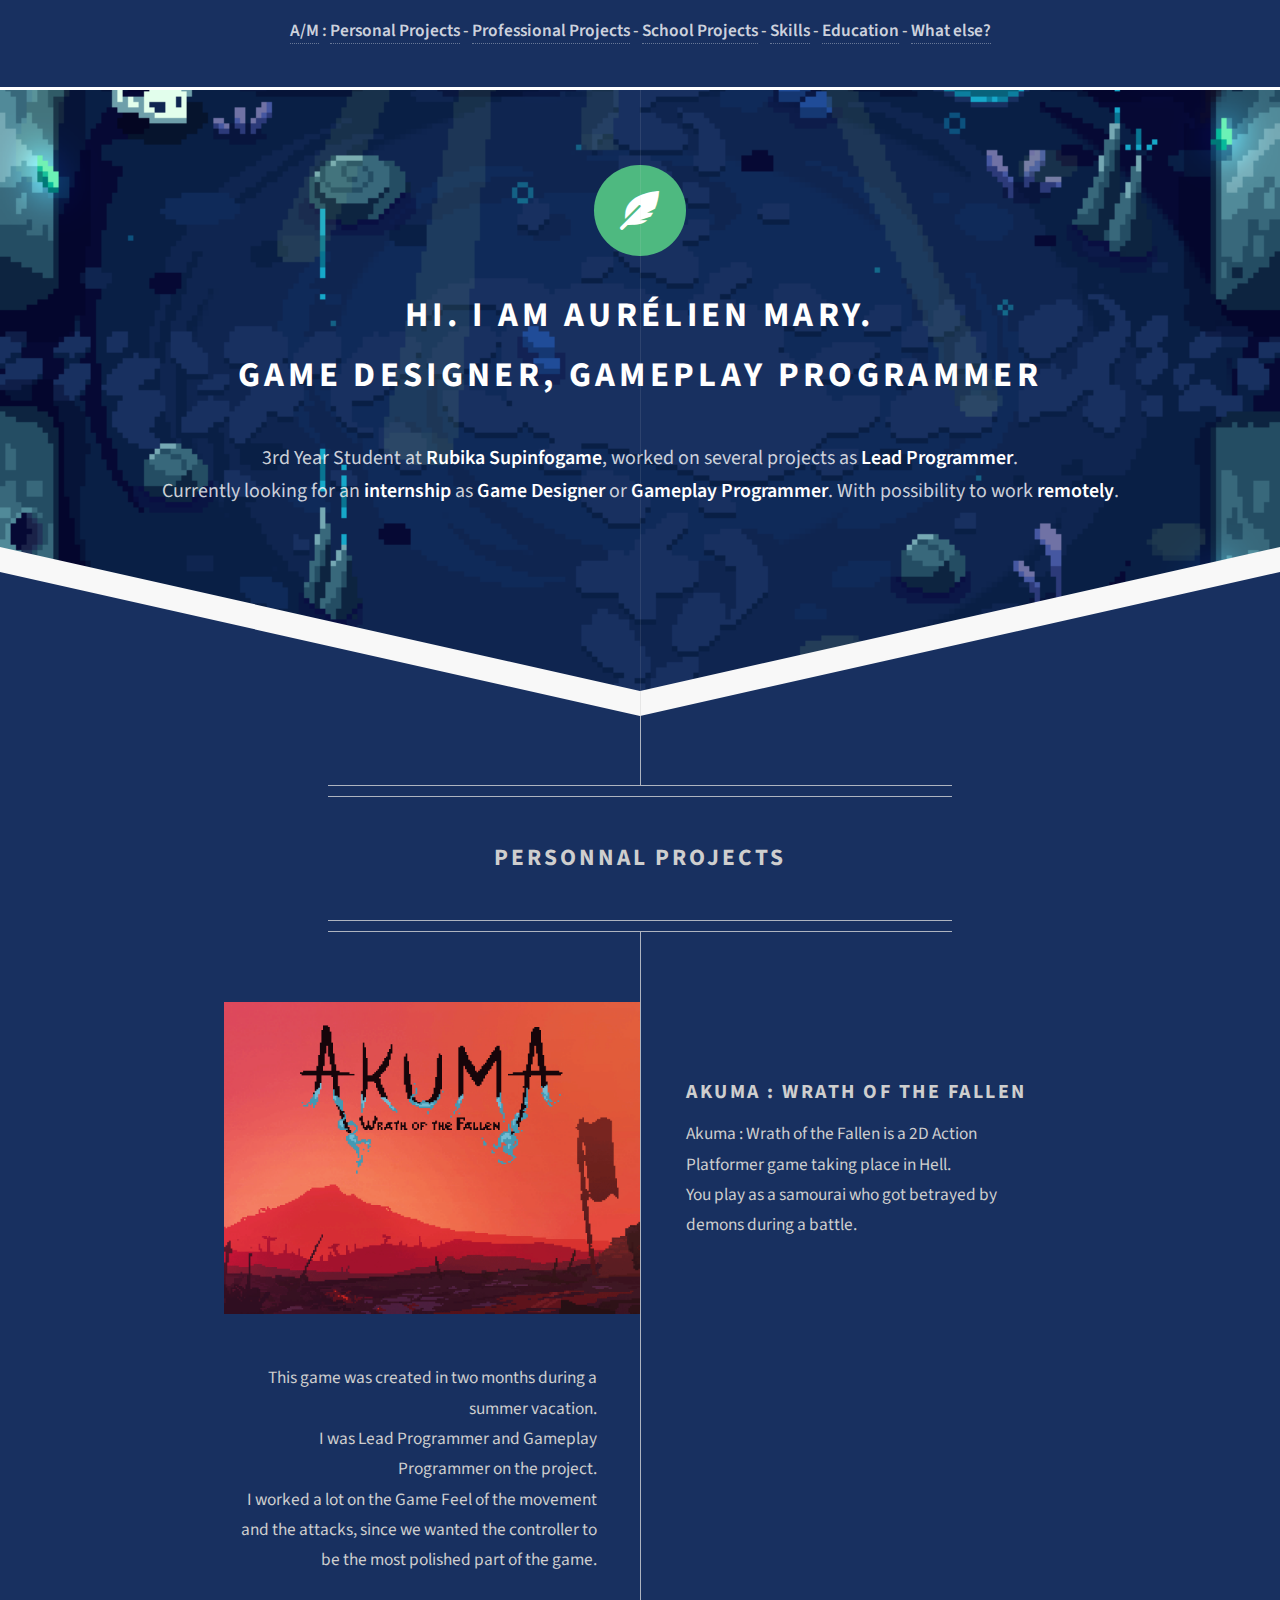
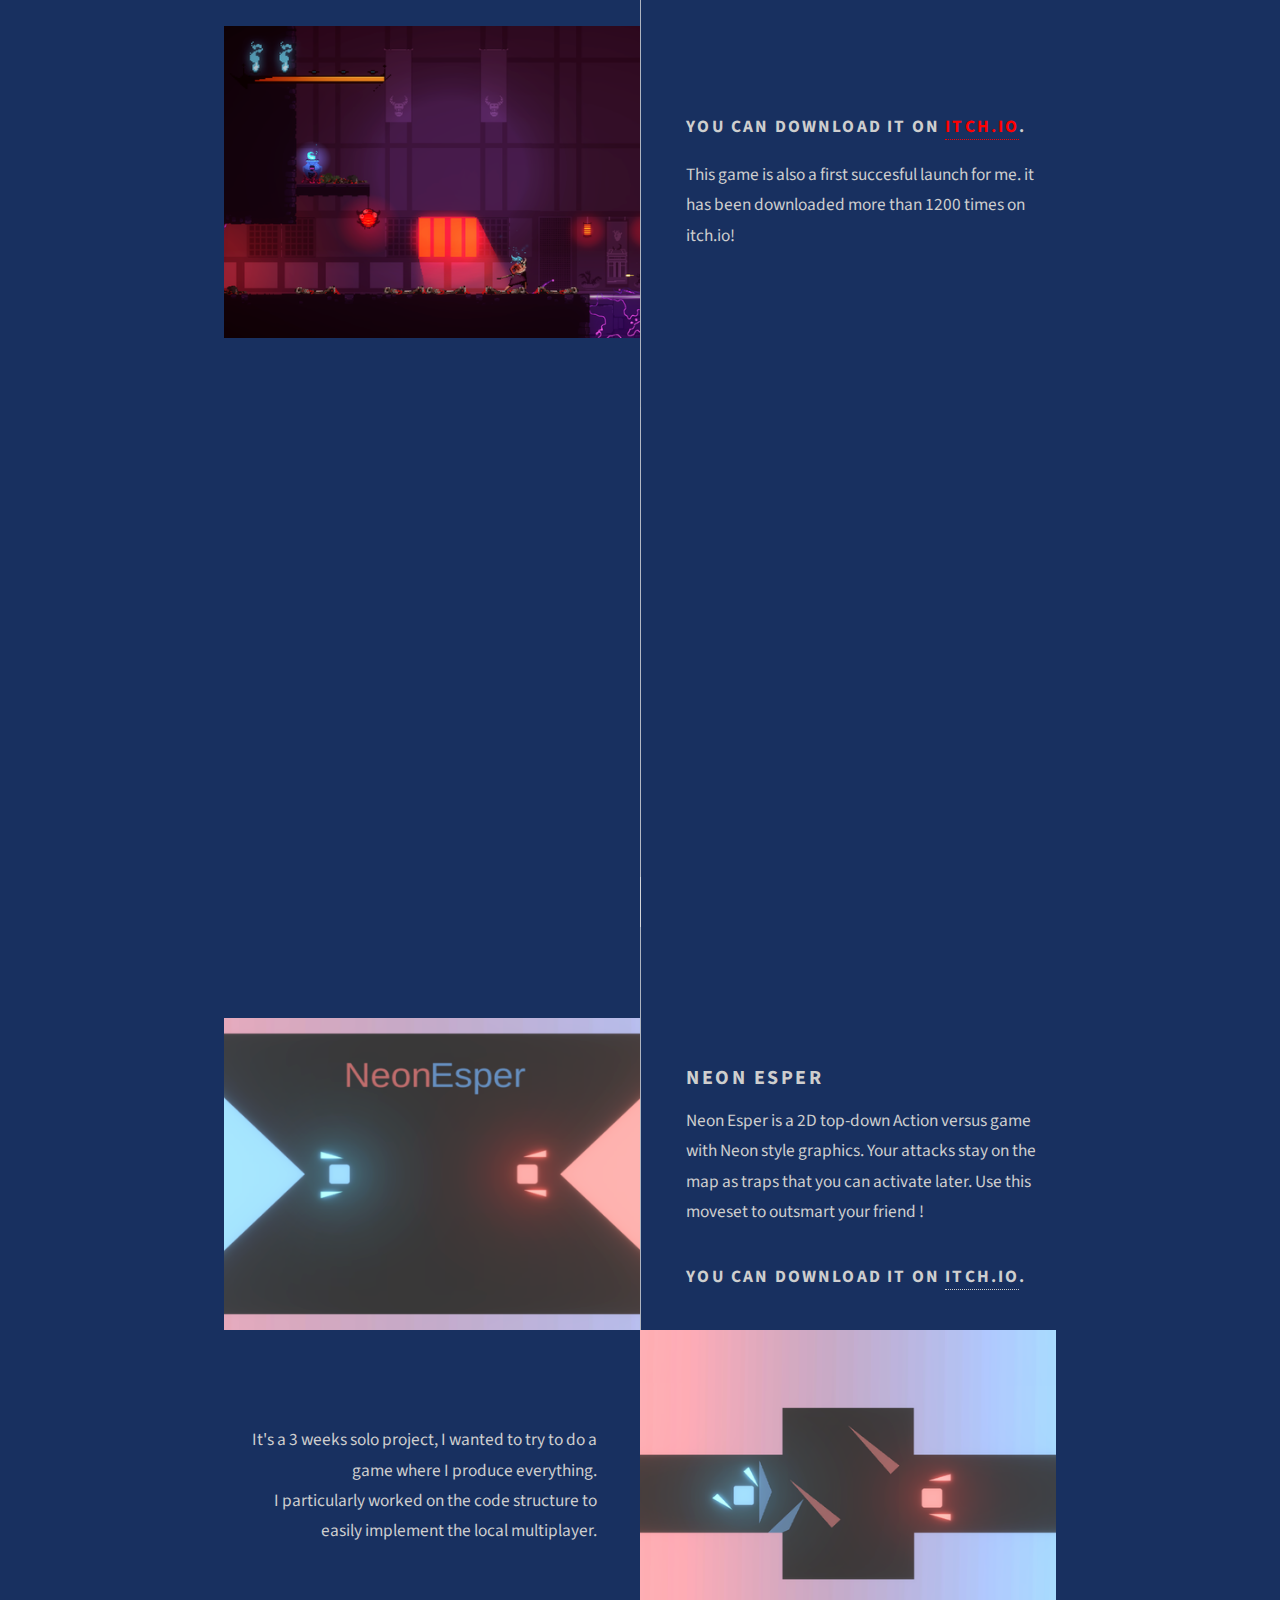
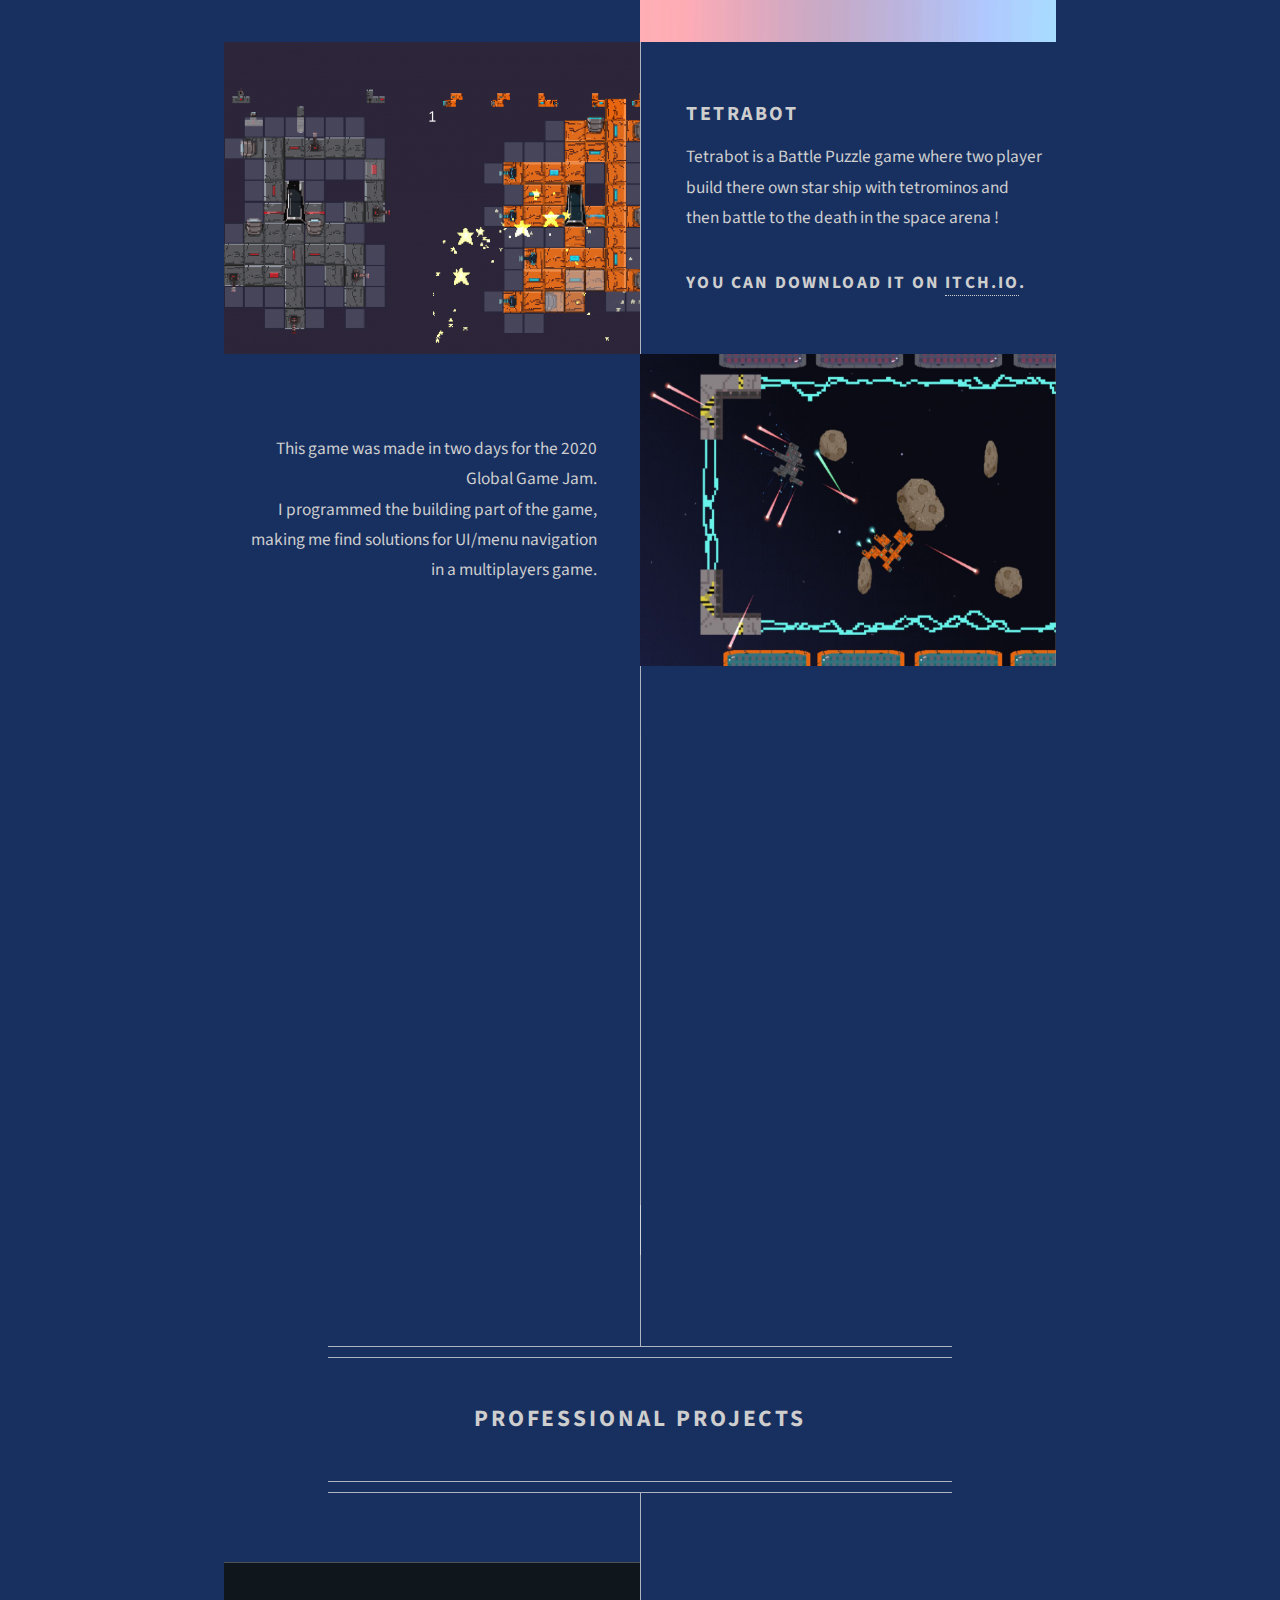
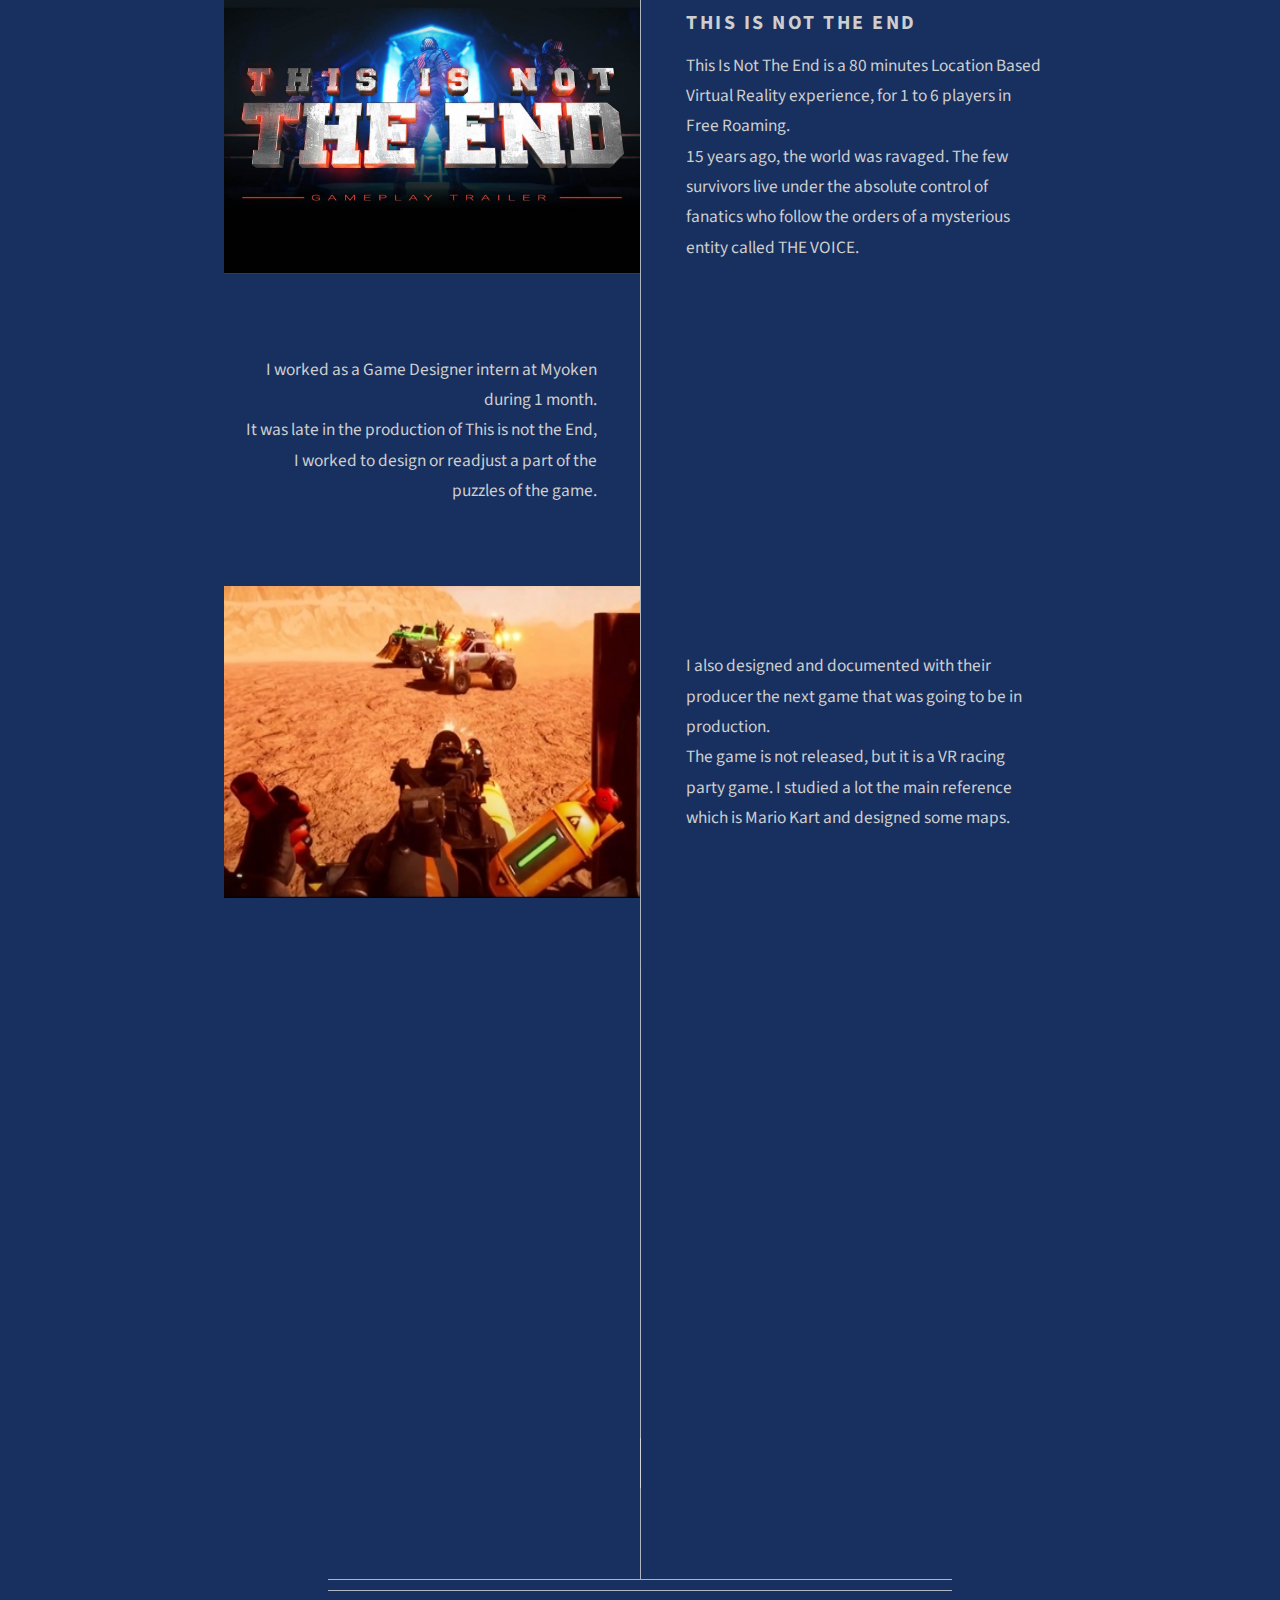
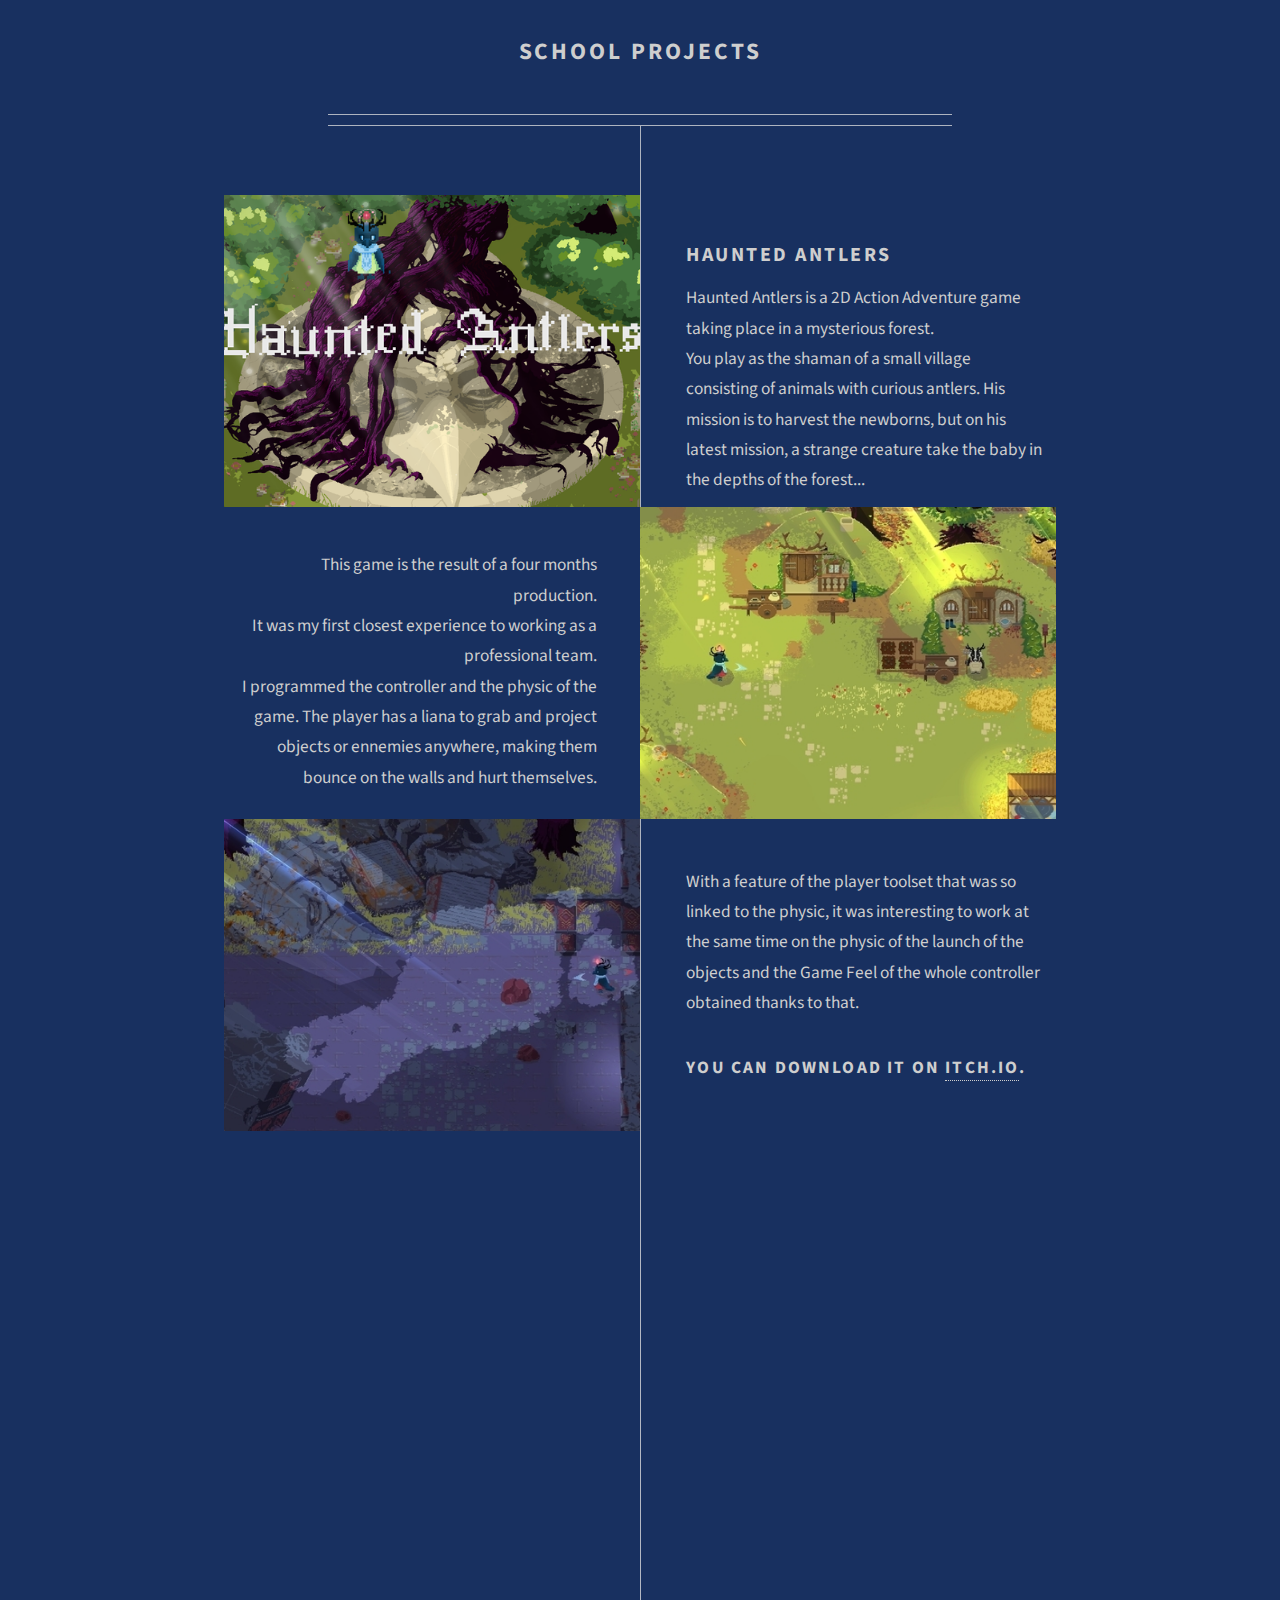
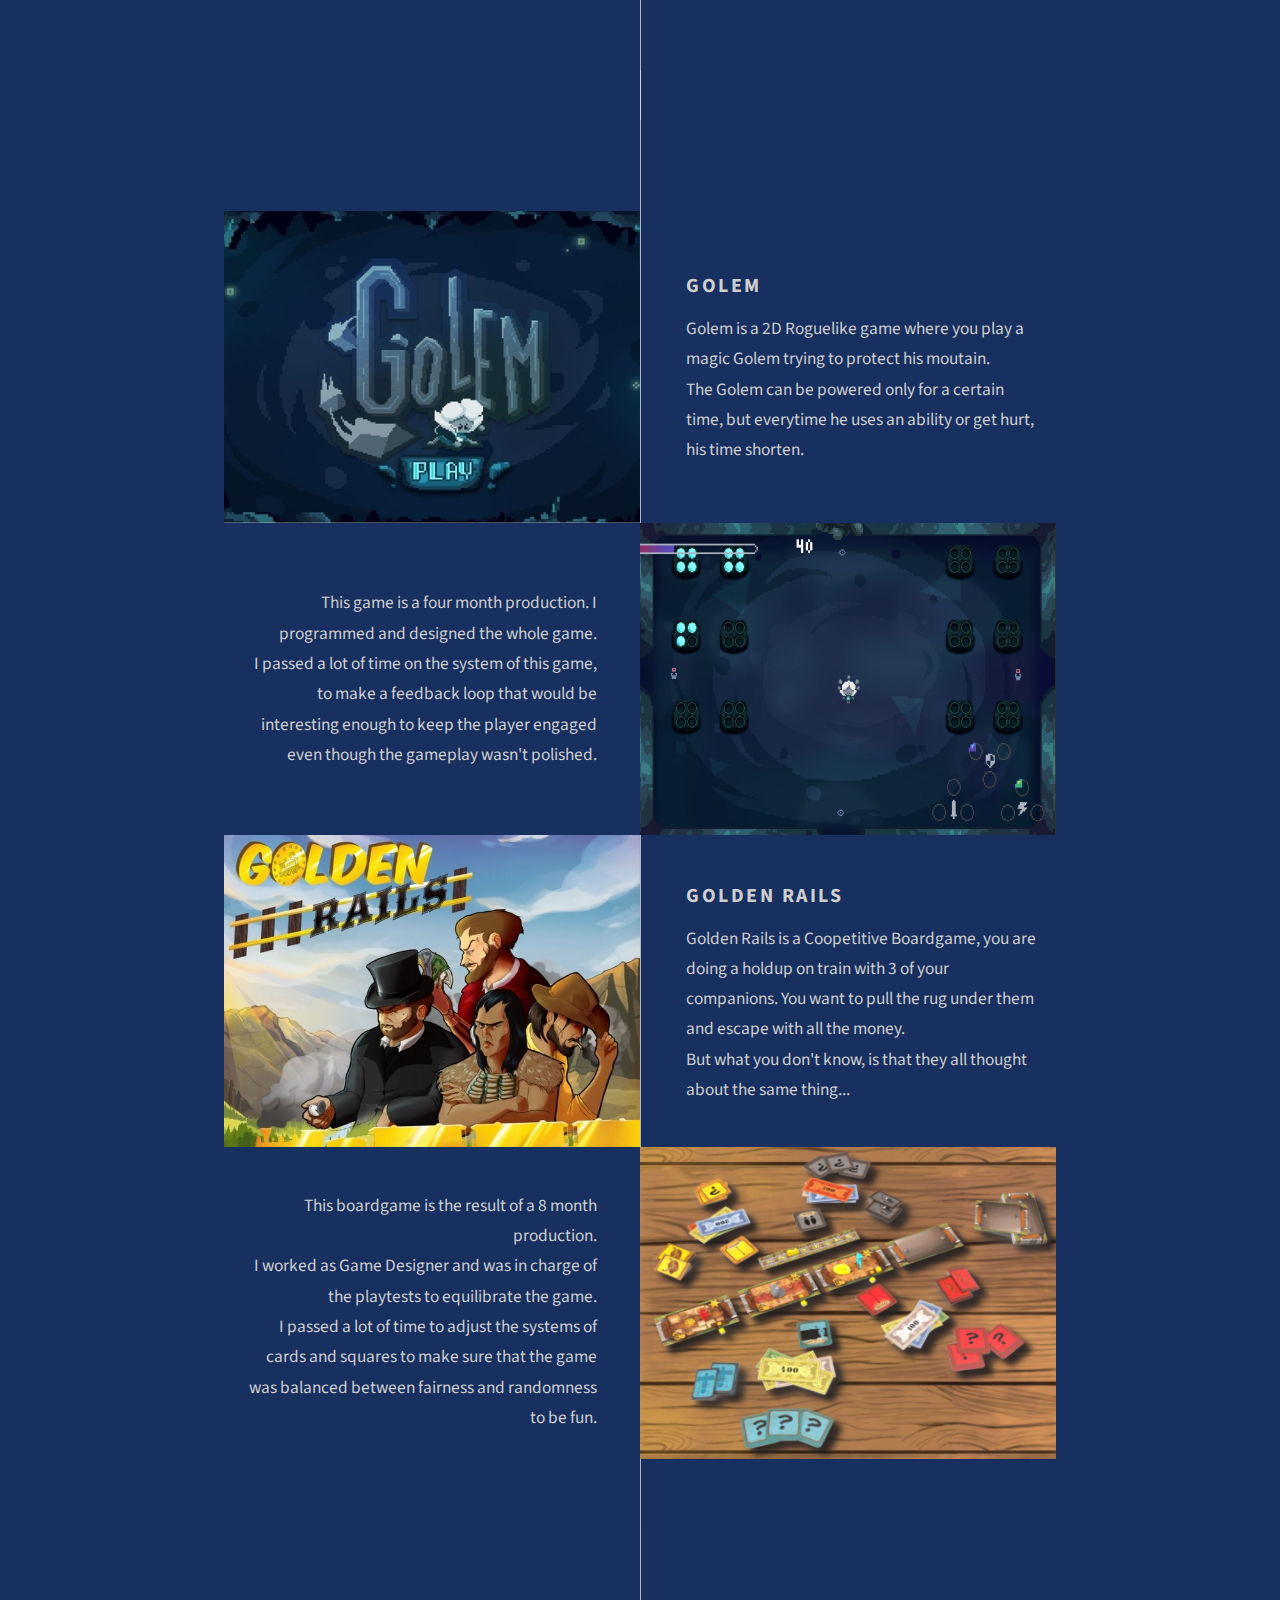
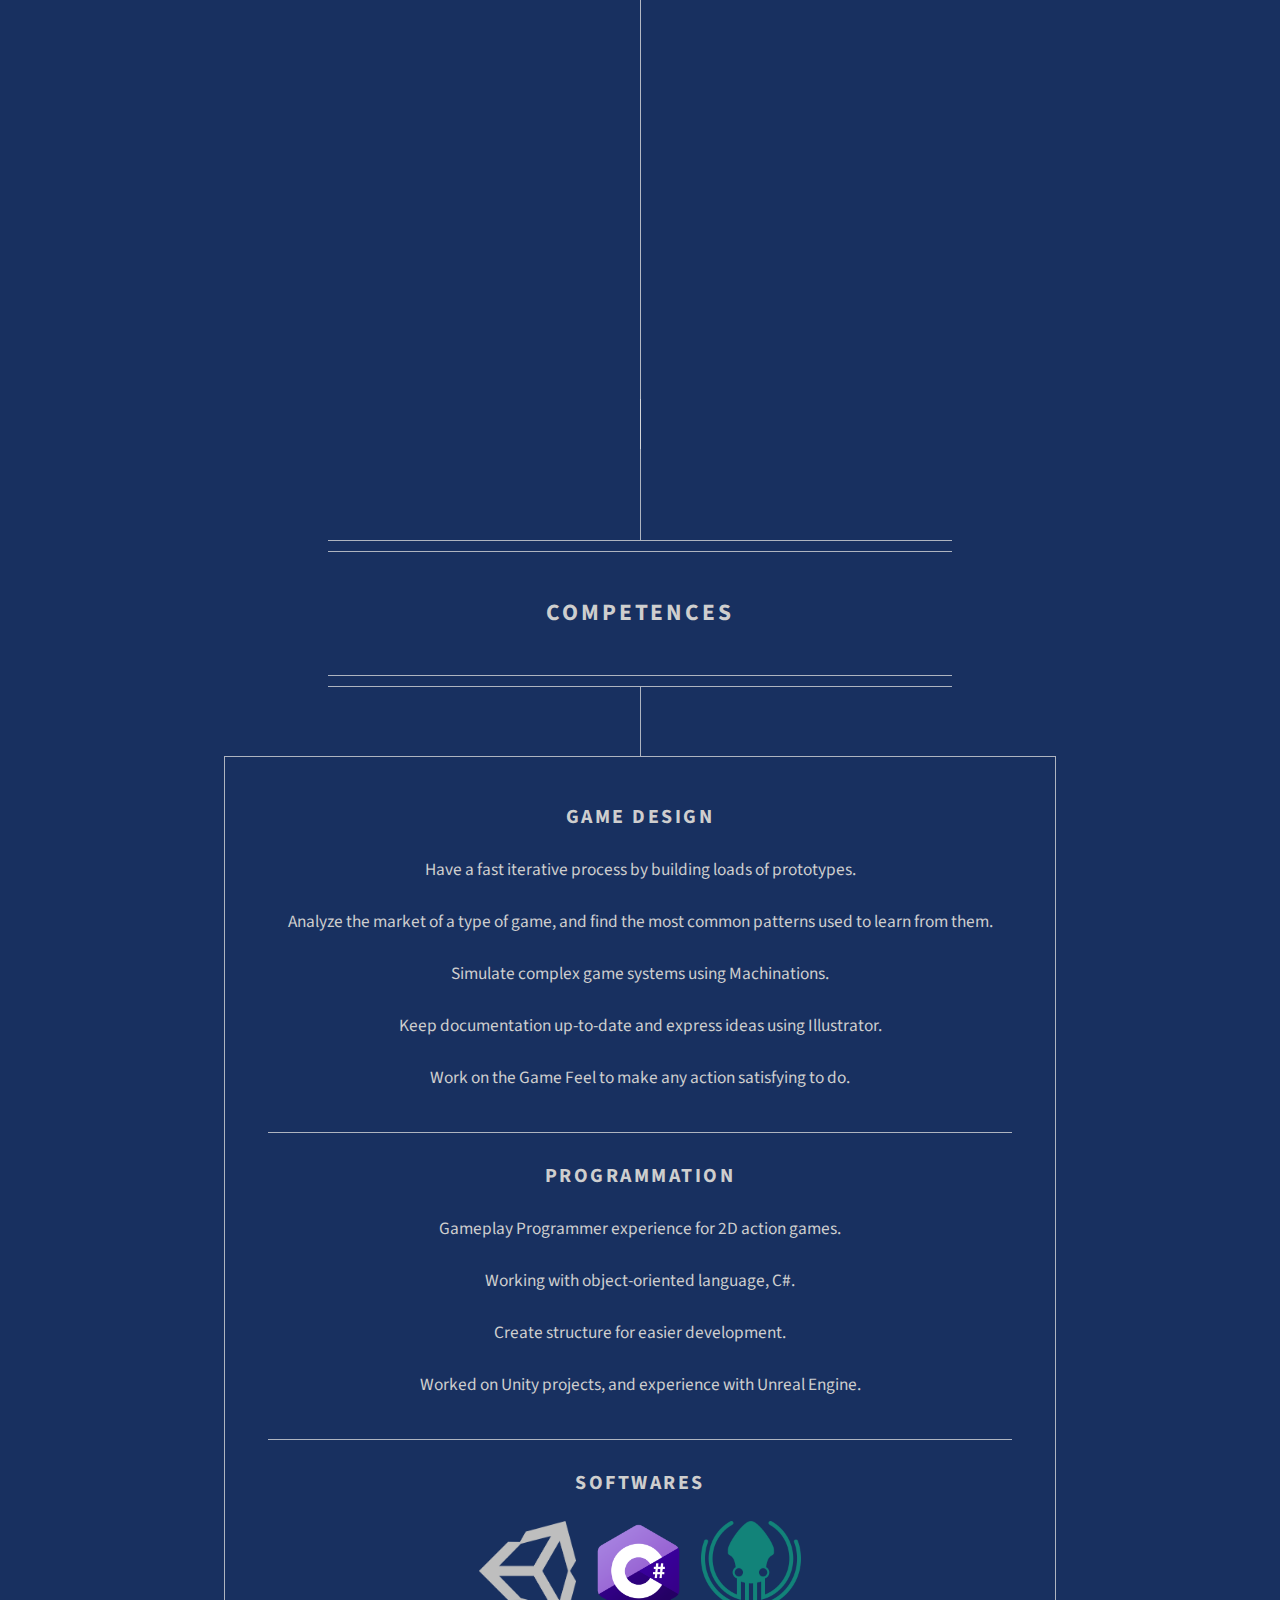
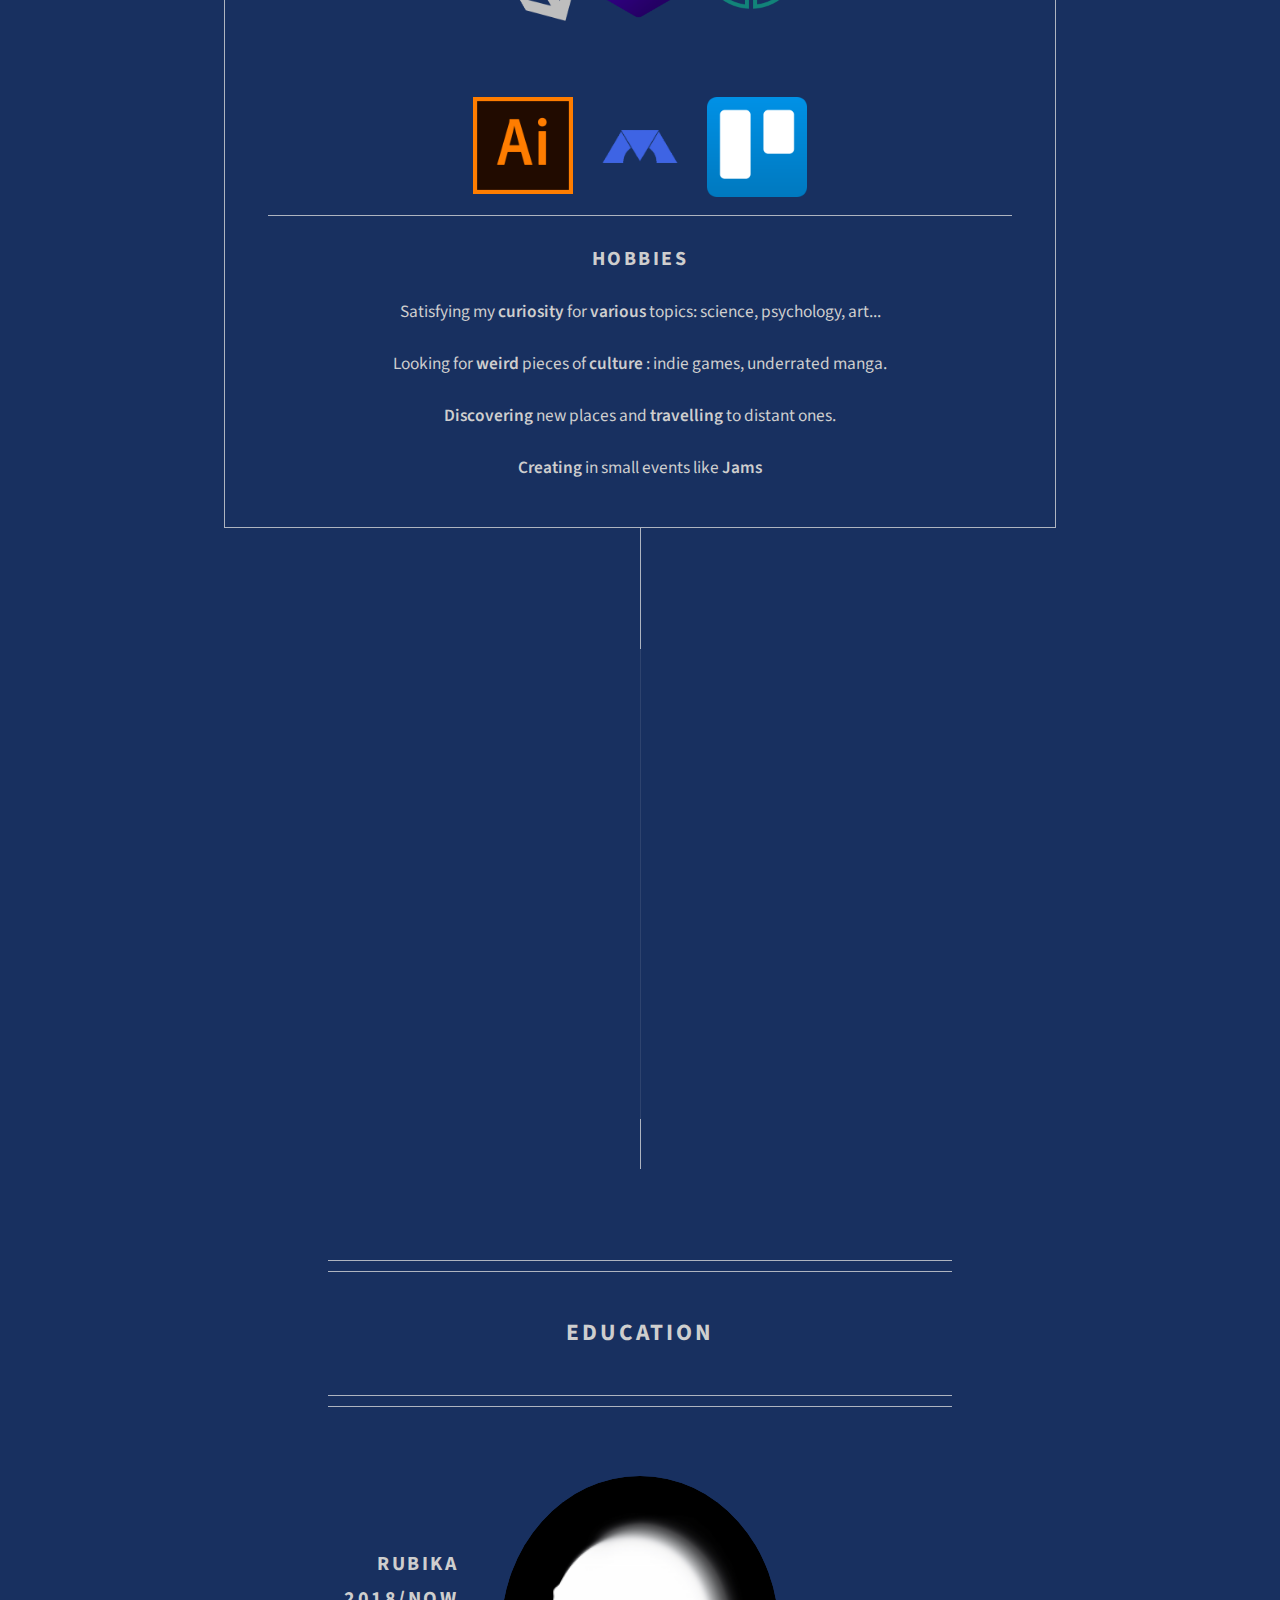
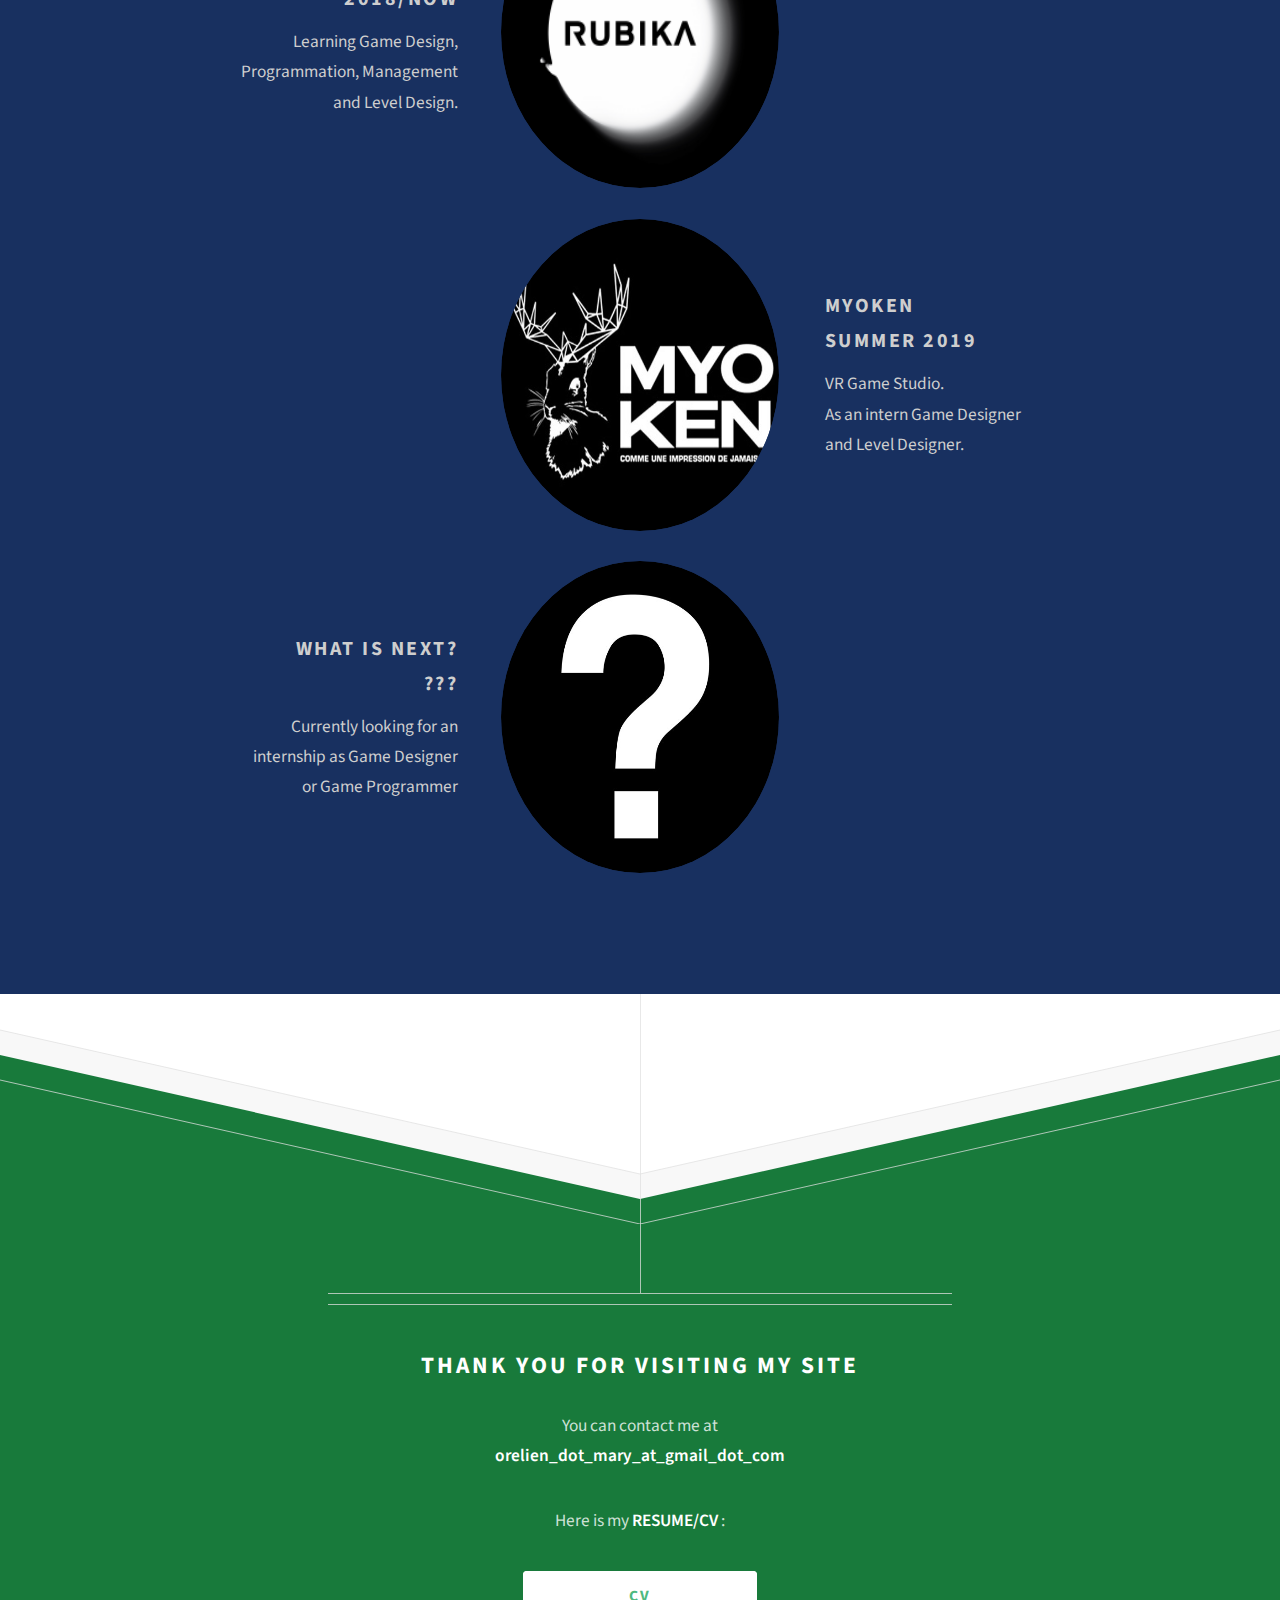
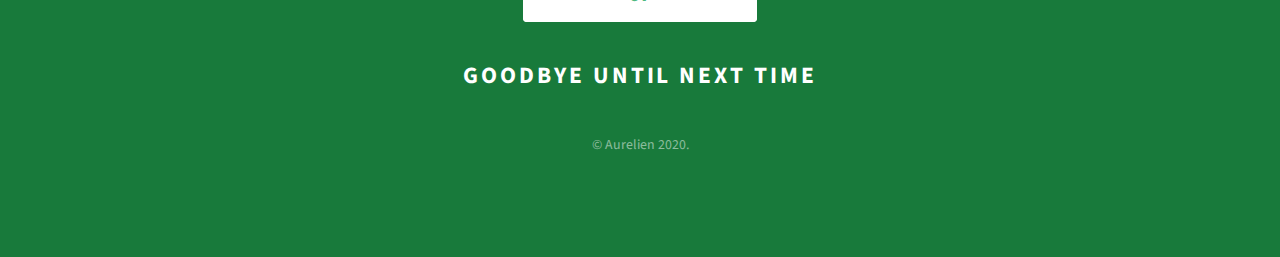
==== commit 75a04d91: "Avancer 18/02" ====
--- a/index.html
+++ b/index.html
@@ -307,8 +307,8 @@
 
 		<!-- Header -->
 			<div id="fixed">
-				<h2><a href="#header">A/M</a> : <a href="#Personnal Projects">Personnal Projects</a> - <a href="#Professional Projects">Professional Projects</a> - 
-				</br><a href="#School Projects">School Projects</a> - <a href="#What I can do">Competences</a> - <a href="#Where I learned">Education</a> - <a href="#What else?">What else?</a></h2>
+				<p><strong><a href="#header">A/M</a> : <a href="#Personal Projects">Personal Projects</a> - <a href="#Professional Projects">Professional Projects</a> - 
+				<a href="#School Projects">School Projects</a> - <a href="#What I can do">Skills</a> - <a href="#Where I learned">Education</a> - <a href="#What else?">What else?</a></strong></p>
 			</div>
 
 			<div id="header">
@@ -325,7 +325,7 @@
 		<!-- Main -->
 			<div id="main">
 				
-				<section id="Personnal Projects">
+				<section id="Personal Projects">
 					<header class="major container medium">
 						<h2>Personnal Projects</h2>
 					</header>
@@ -340,7 +340,7 @@
 						</div>
 					</section>
 					<section class="feature right">
-						<a class="image icon solid fa-code"><img style="max-width:100px;max-height:100px;width:auto;height:auto;" src="Package/images/AkumaPic1.png" alt="" /></a>
+						<a class="image icon solid"><iframe width="100%" height="100%" src="https://www.youtube.com/embed/ohJsB9W2P9g" frameborder="0" allowfullscreen></iframe></a>
 						<div class="content">
 							<p>This game was created in two months during a summer vacation.
 							</br>I was Lead Programmer and Gameplay Programmer on the project. 
@@ -350,7 +350,7 @@
 					<section class="feature left">
 						<a class="image icon solid fa-mobile-alt"><img style="max-width:100px;max-height:100px;width:auto;height:auto;" src="Package/images/AkumaPic2.png" alt="" /></a>
 						<div class="content">
-							<h4>You can download it on <a href="https://argonot.itch.io/akuma">itch.io</a>.</h4>
+							<h4>You can download it on <span id="redColored"><a href="https://argonot.itch.io/akuma">itch.io</a></span>.</h4>
 							<p>This game is also a first succesful launch for me. it has been downloaded more than 1200 times on itch.io!</p> 
 						</div>
 					</section>
@@ -428,11 +428,10 @@
 						</div>
 					</section>
 					<section class="feature right">
-						<a class="image icon solid fa-code"><img style="max-width:100px;max-height:100px;width:auto;height:auto;" src="Package/images/ThisIsNotTheEnd3.jpg" alt="" /></a>
+						<a class="image icon solid"><iframe width="100%" height="100%" src="https://www.youtube.com/embed/-fyTTyccTRA" frameborder="0" allowfullscreen></iframe></a>
 						<div class="content">
 							<p>I worked as a Game Designer intern at Myoken during 1 month. 
 							</br>It was late in the production of This is not the End, I worked to design or readjust a part of the puzzles of the game.</p>
-							<h4>You can watch the trailer <a href="https://www.youtube.com/watch?v=-fyTTyccTRA&ab_channel=Myoken">here</a>.</h4>
 						</div>
 					</section>
 					<section class="feature left">
@@ -480,7 +479,7 @@
 						<a class="image icon solid fa-mobile-alt"><img style="max-width:100px;max-height:100px;width:auto;height:auto;" src="Package/images/HauntedAntlers14.jpg" alt="" /></a>
 						<div class="content">
 							<p>With a feature of the player toolset that was so linked to the physic, it was interesting to work at the same time on the physic of the launch of the objects and the Game Feel of the whole controller obtained thanks to that.</p>
-							<h4>You can download it on <a href="https://aurelien-mary.itch.io/haunted-antlers?secret=BUJKWCpMAippcteFpSI0CQS0">itch.io</a>.</h4>
+							<h4>You can download it on <a href="https://aurelien-mary.itch.io/haunted-antlers?secret=BUJKWCpMAippcteFpSI0CQS0" style:after="color:red">itch.io</a>.</h4>
 						</div>
 					</section>
 					
--- a/Package/assets/css/main.css
+++ b/Package/assets/css/main.css
@@ -2176,13 +2176,13 @@
 		position: relative;
 	}
 
-		.image:after {
+		/*.image:after {
 			-moz-transition: opacity 0.25s ease-in-out;
 			-webkit-transition: opacity 0.25s ease-in-out;
 			-ms-transition: opacity 0.25s ease-in-out;
 			transition: opacity 0.25s ease-in-out;
-			background-image: url("images/overlay.png");
-			content: '';
+			/* background-image: url("images/overlay.png"); */
+			/*content: '';
 			display: block;
 			height: 100%;
 			left: 0;
@@ -2190,7 +2190,7 @@
 			position: absolute;
 			top: 0;
 			width: 100%;
-		}
+		}*/
 
 		.image img {
 			display: block;
@@ -2232,7 +2232,7 @@
 			perspective: 500px;
 		}
 
-			.image.icon:before {
+			/*.image.icon:before {
 				-moz-transition: -moz-transform 0.1s ease-in-out, font-size 0.1s ease-in-out;
 				-webkit-transition: -webkit-transform 0.1s ease-in-out, font-size 0.1s ease-in-out;
 				-ms-transition: -ms-transform 0.1s ease-in-out, font-size 0.1s ease-in-out;
@@ -2249,7 +2249,7 @@
 				width: 1em;
 				z-index: 1;
 				opacity: 0;
-			}
+			}*/
 
 			.image.icon:hover:before {
 				-moz-transform: translateZ(1em);
@@ -2860,15 +2860,23 @@
 			padding-top: 0;
 		}
 
+/* Colored Text */ 
+
+	#redColored {
+		color:red;
+	}
+
 /* Header */
 
 	#fixed {
 		z-index: 5;
 		background-color: #183060;
 		position: fixed;
-		background-size: 3200px 115px;
-		padding: 1.25% 18.2% 0 18.2%;
-		/* margin-left: 12.5%; */
+		width: 100%;
+		height: 10%;
+		/*background-size: 100% 10%;*/
+		padding: 1.25% 0% 0% 0%;
+		/*margin-left: 12.5%;*/
 		text-align: center;
 		border-bottom-style: solid;
 		border-bottom-width: 3px;
